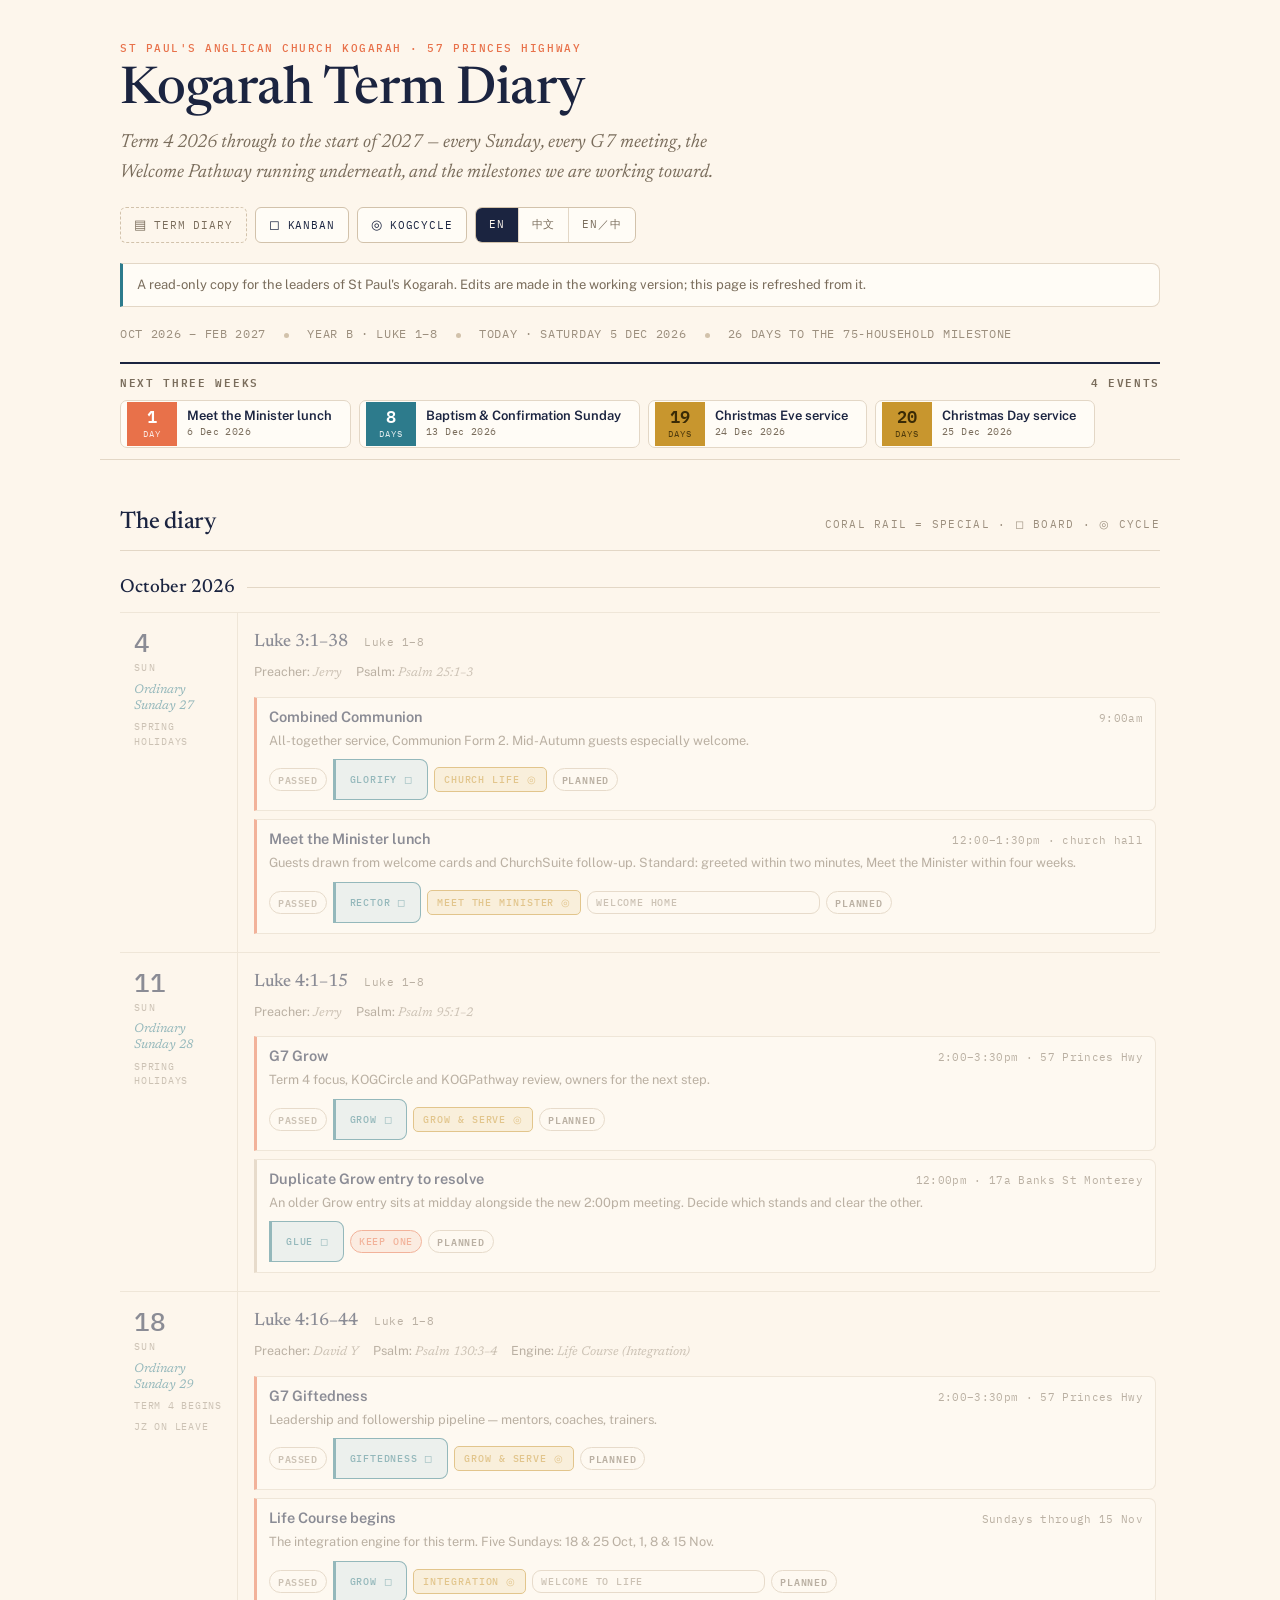
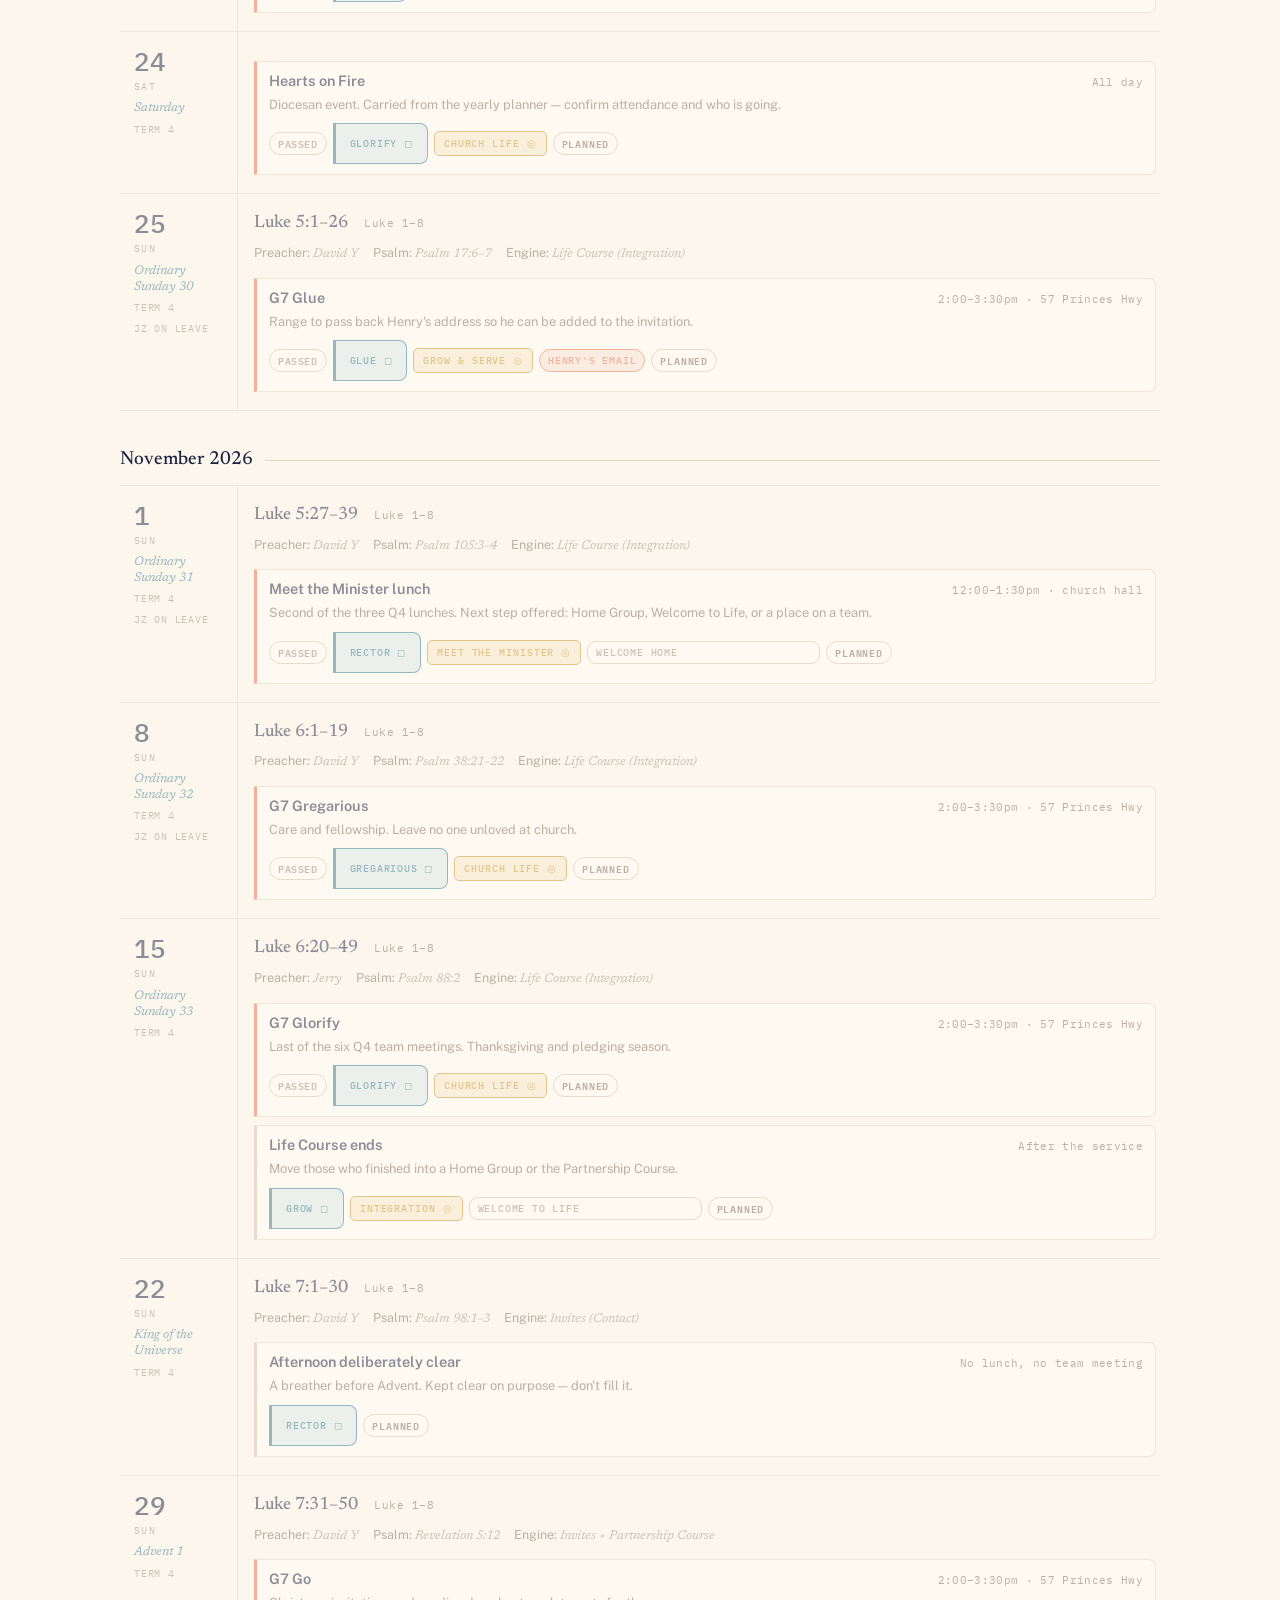
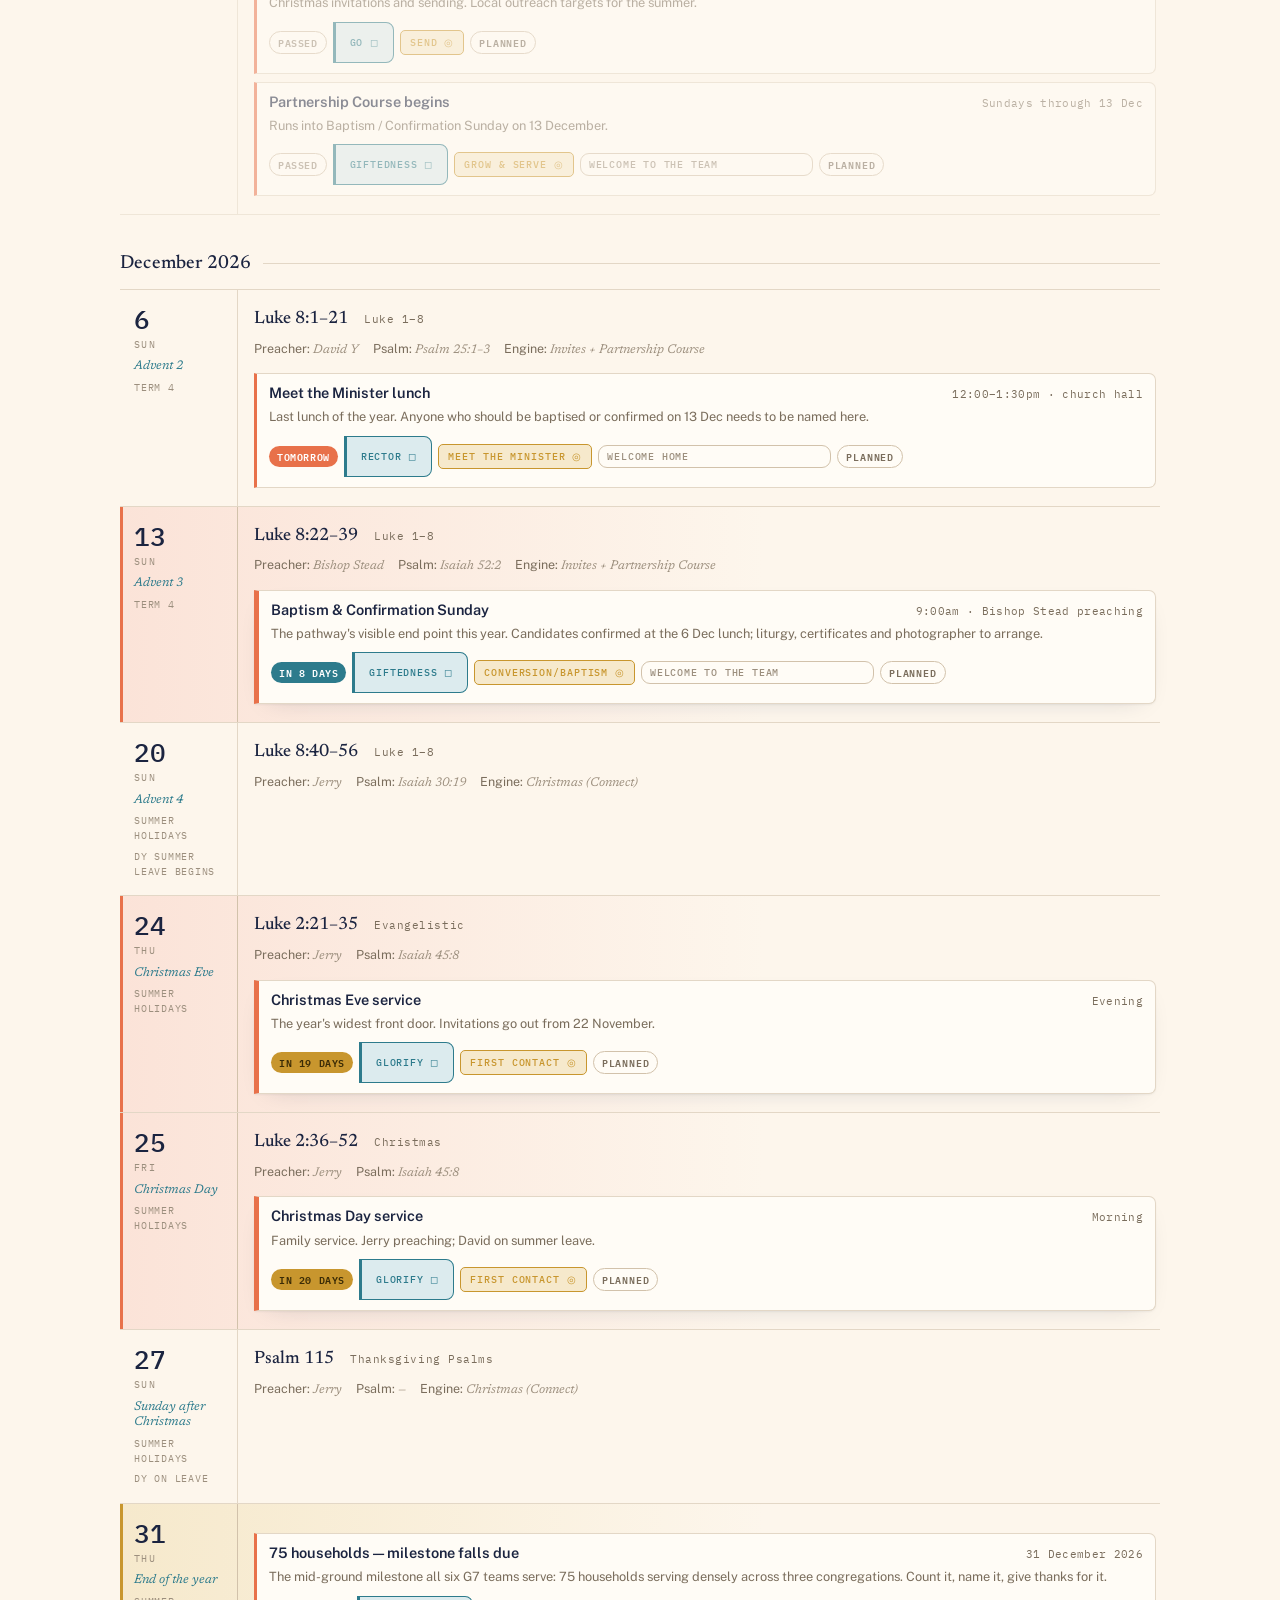
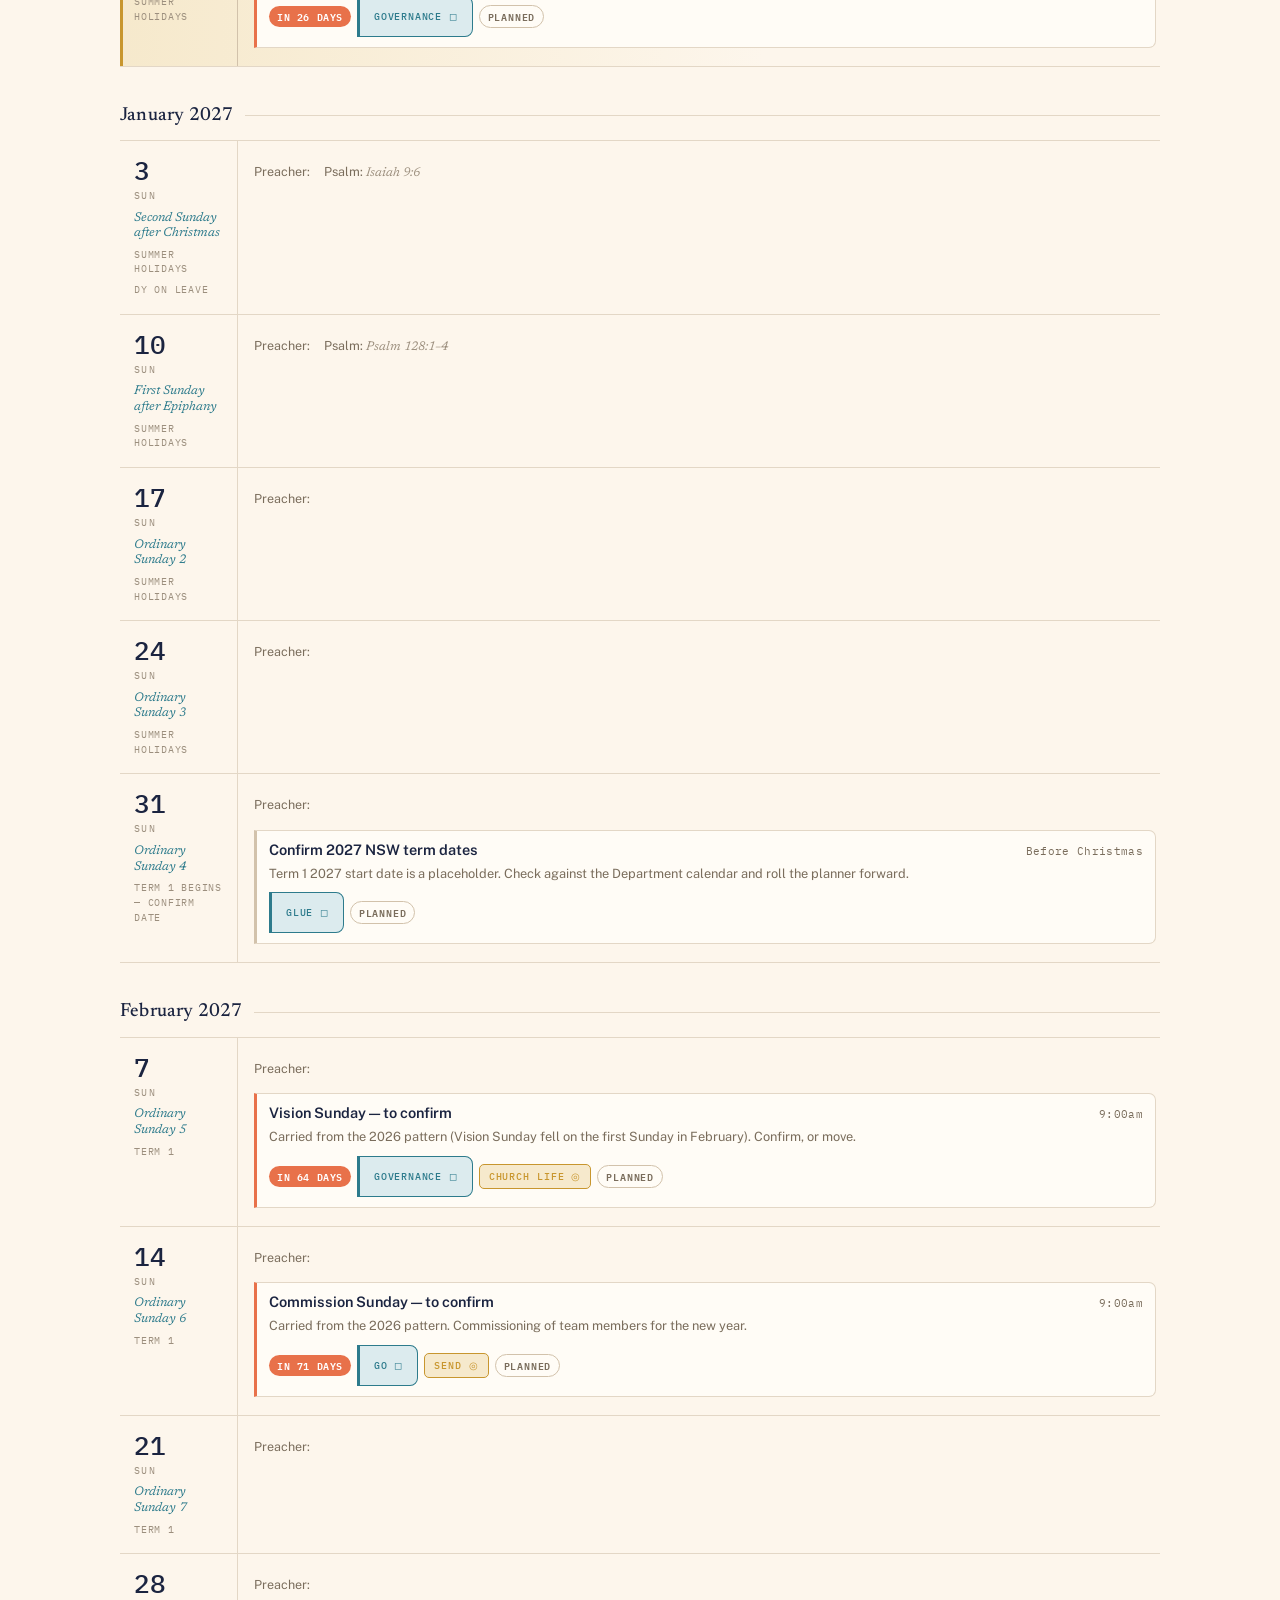
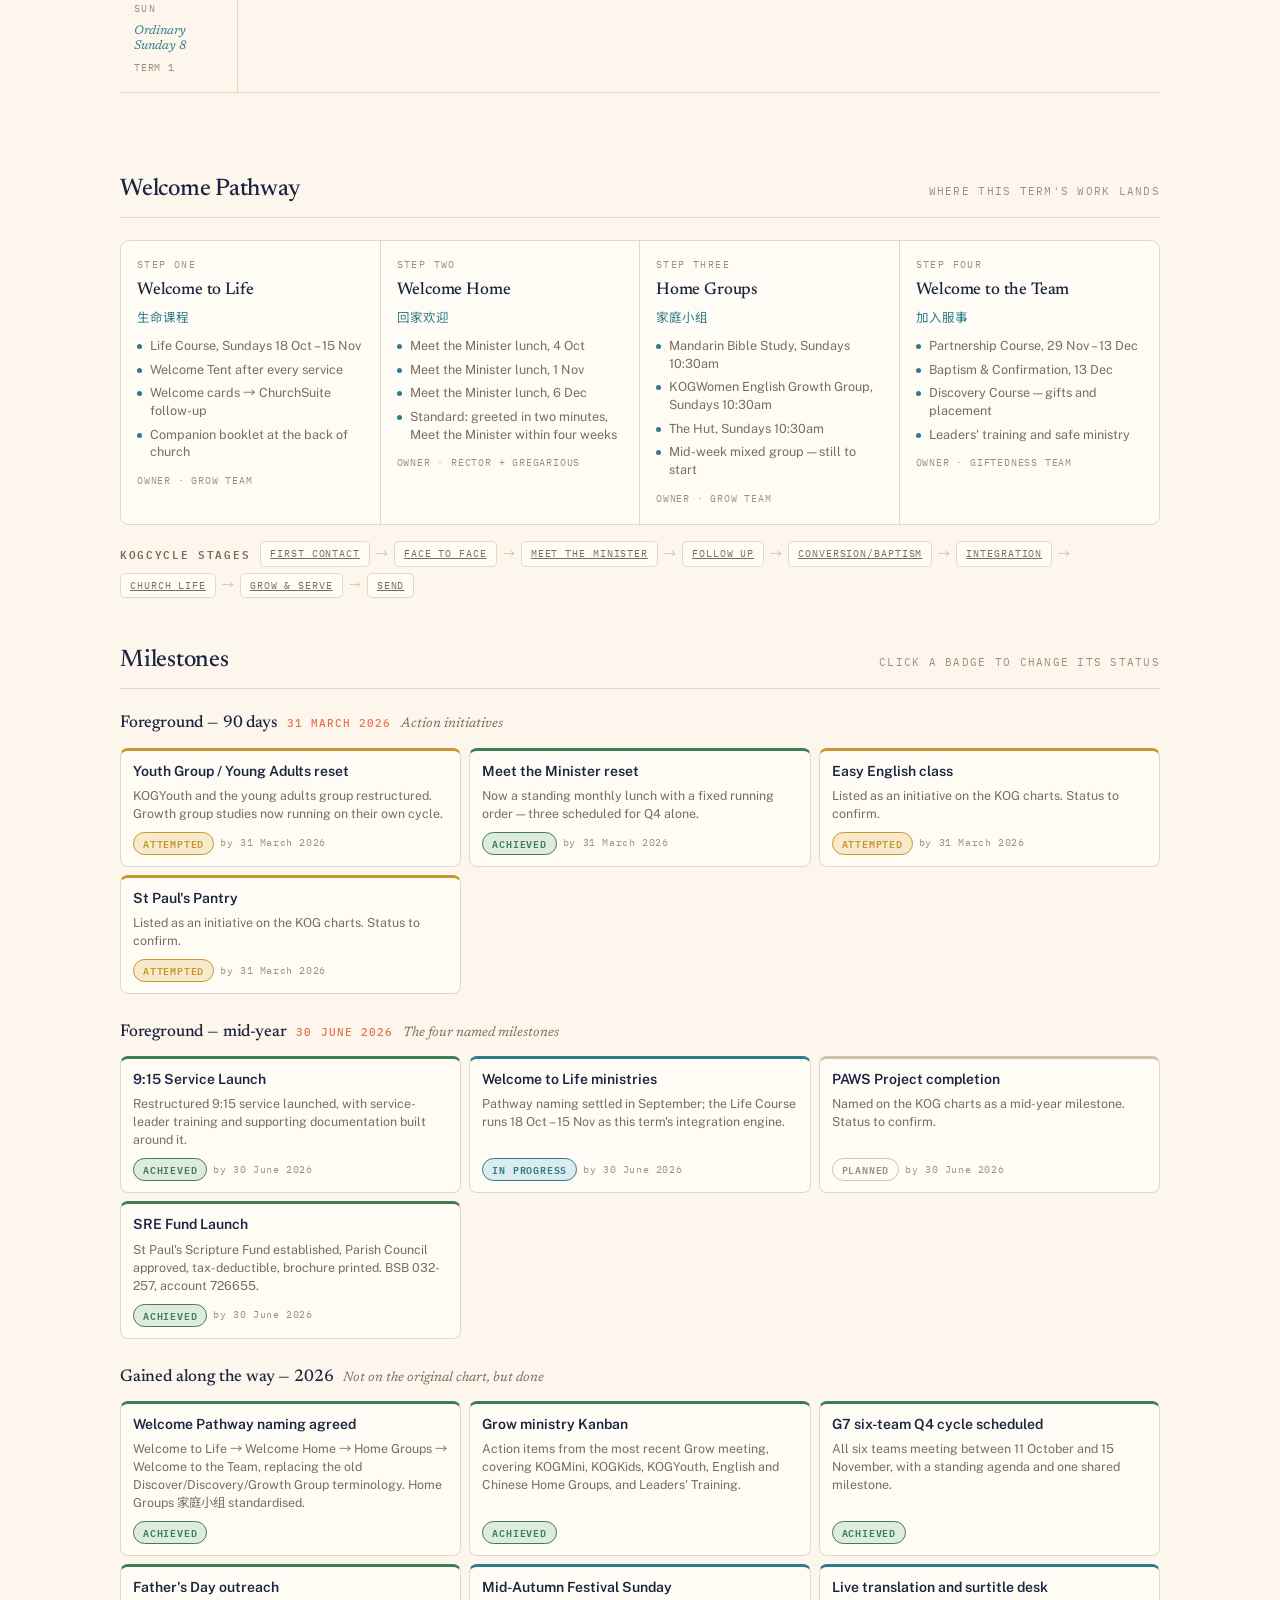
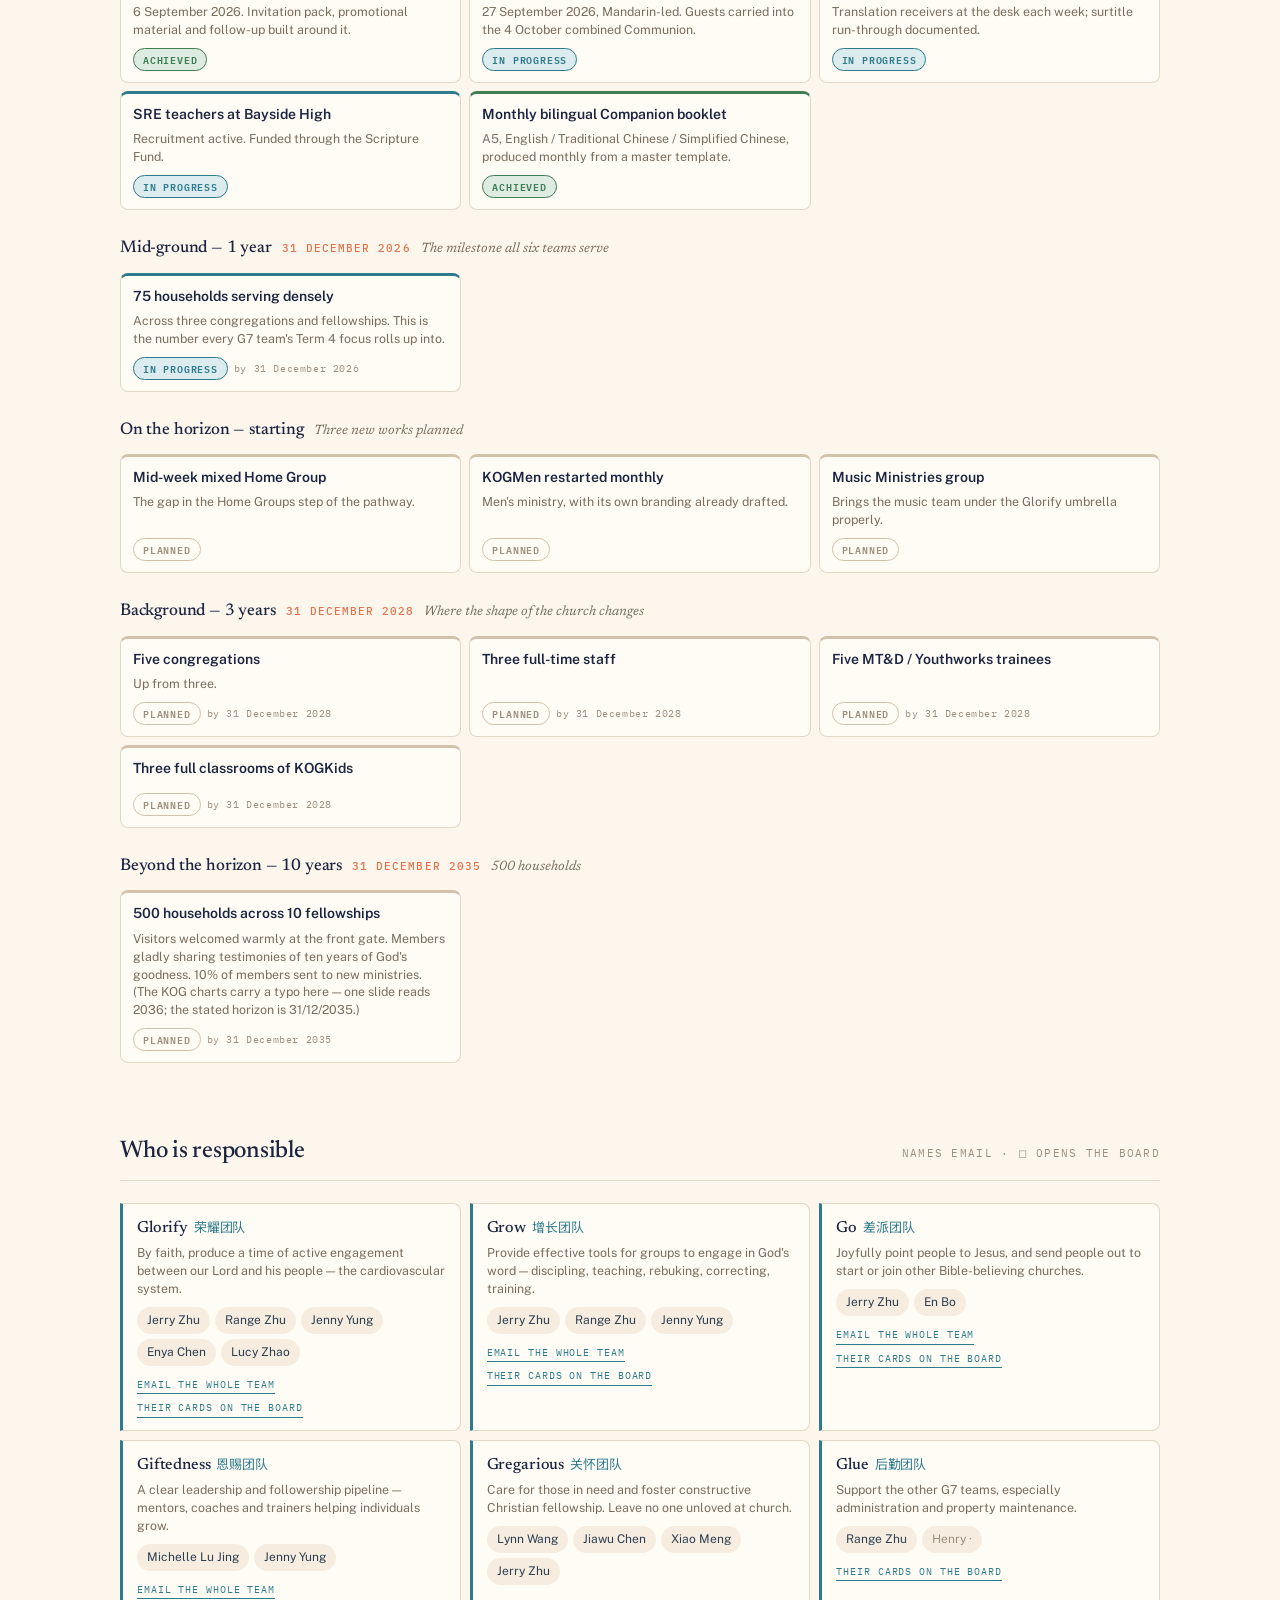
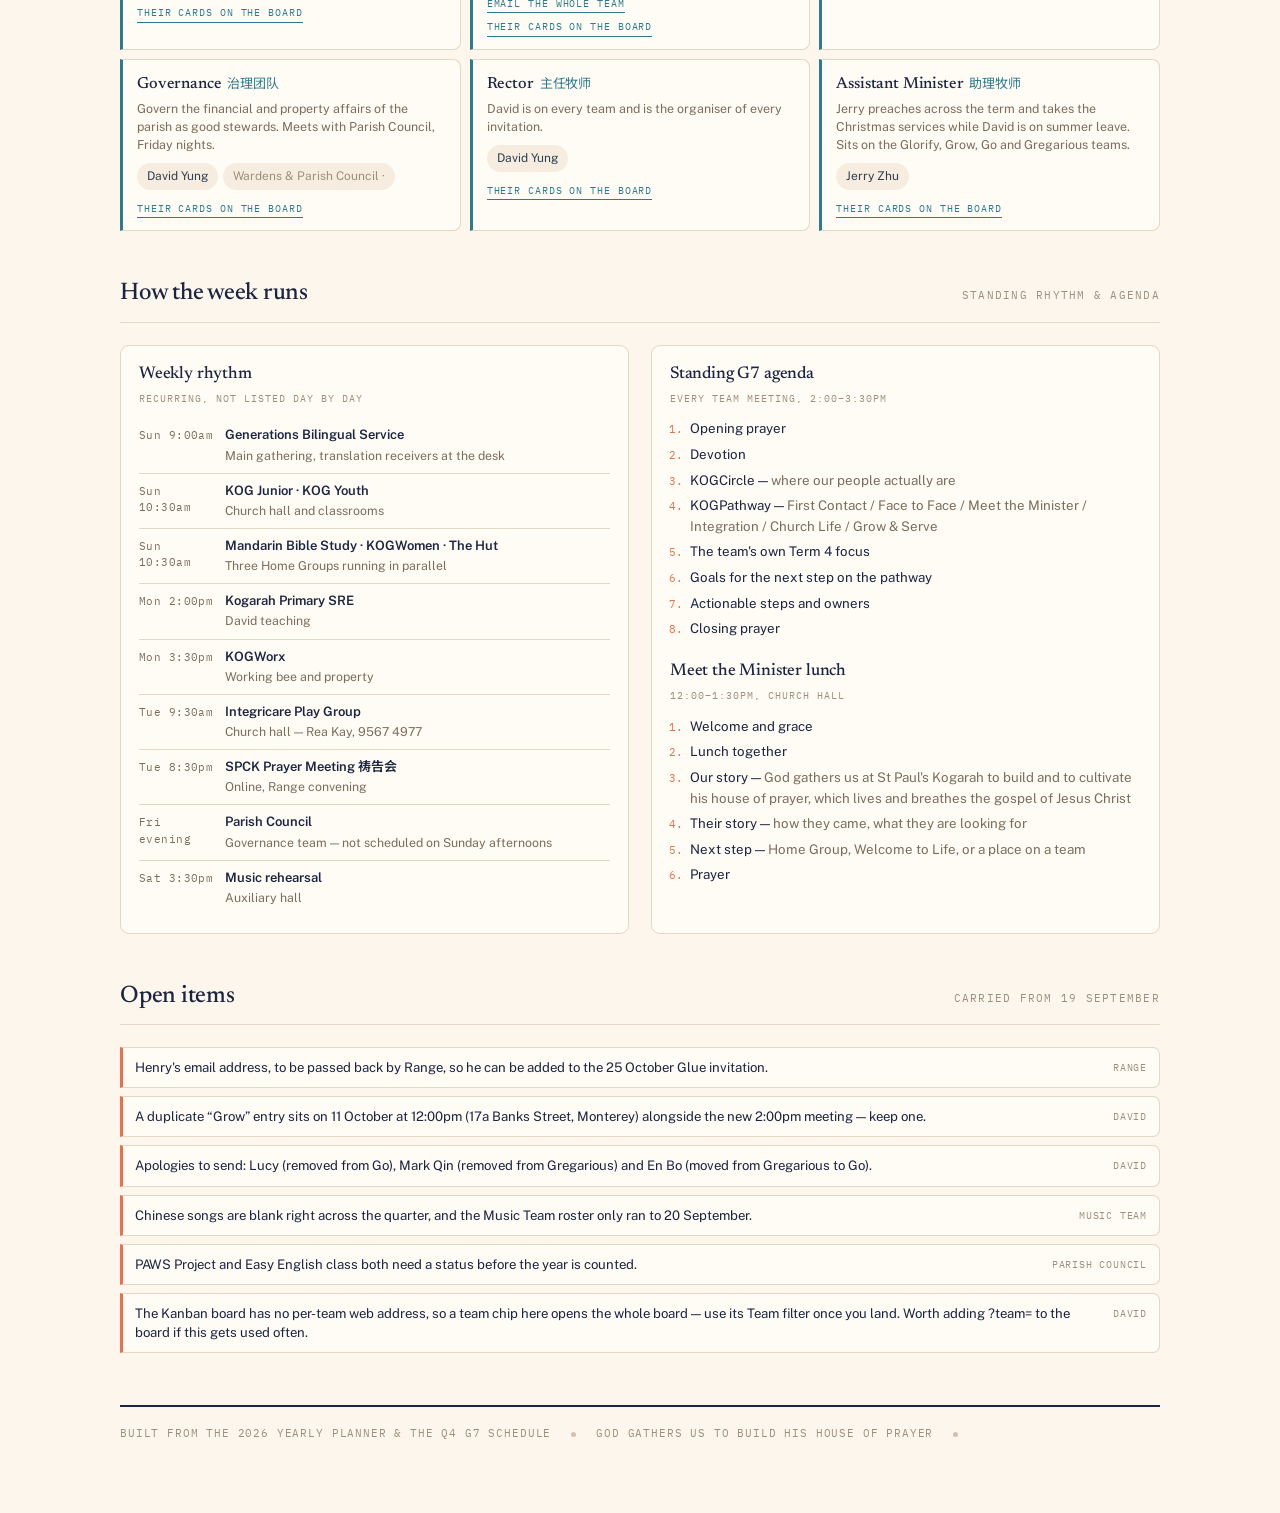
==== calendar.html @ 40ab4162 "Term Diary: update Range's email to range1983@gmail.com Co-Authored-By: Claude Opus 5.5 <noreply@ant" ====
<!doctype html>
<html lang="en">
<head>
<meta charset="utf-8">
<meta name="viewport" content="width=device-width, initial-scale=1, viewport-fit=cover">
<title>Kogarah Term Diary — St Paul's Kogarah</title>
<meta name="description" content="Church calendar for St Paul's Anglican Kogarah, October 2026 to February 2027 — Sundays, G7 meetings, the Welcome Pathway and milestones. English / 简体中文.">
<link rel="icon" href="calendar-icon.svg" type="image/svg+xml">
<link rel="icon" href="calendar-icon-32.png" sizes="32x32" type="image/png">
<link rel="icon" href="calendar-icon-16.png" sizes="16x16" type="image/png">
<link rel="apple-touch-icon" href="calendar-icon-180.png">
<meta name="theme-color" content="#0E1A2B">
<meta property="og:title" content="Kogarah Term Diary">
<meta property="og:description" content="St Paul's Kogarah, October 2026 to February 2027 — Sundays, G7 meetings, the Welcome Pathway and milestones.">
<meta property="og:type" content="website">
<link rel="preconnect" href="https://fonts.googleapis.com">
<link rel="preconnect" href="https://fonts.gstatic.com" crossorigin>
<link rel="stylesheet" href="https://fonts.googleapis.com/css2?family=Newsreader:ital,opsz,wght@0,6..72,400;0,6..72,500;0,6..72,600;1,6..72,400&family=Public+Sans:ital,wght@0,400;0,500;0,600;0,700;1,400&family=IBM+Plex+Mono:wght@400;500;600&family=Noto+Sans+SC:wght@400;500;700&display=swap">
<style>
:root{color-scheme:light dark;padding-top:env(safe-area-inset-top,0px);padding-bottom:env(safe-area-inset-bottom,0px)}
body{margin:0}
img{max-width:100%}
[hidden]{display:none!important}

:root{
  --ground:#FDF6EC;
  --surface:#FFFCF6;
  --surface-2:#F6EDE0;
  --sunk:#F1E5D3;
  --ink:#1B2440;
  --ink-2:#2C3E50;
  --muted:#7A6D5C;
  --faint:#9C8F7E;
  --line:#E3D7C6;
  --line-strong:#D2C2AB;
  --coral:#E8714A;
  --coral-soft:#FBE3D8;
  --teal:#2D7B8C;
  --teal-soft:#DCEBEE;
  --gold:#C8962E;
  --gold-soft:#F6E9CC;
  --green:#3F7D53;
  --green-soft:#DEEBE1;
  --shadow:0 1px 2px rgba(27,36,64,.05), 0 8px 24px -16px rgba(27,36,64,.25);
  --display:"Newsreader","Palatino Linotype",Palatino,Georgia,serif;
  --body:"Public Sans","Noto Sans SC",-apple-system,BlinkMacSystemFont,"Segoe UI",sans-serif;
  --mono:"IBM Plex Mono",ui-monospace,SFMono-Regular,Menlo,monospace;
}
@media (prefers-color-scheme: dark){
  :root:not([data-theme="light"]){
    --ground:#12172A;
    --surface:#1B2440;
    --surface-2:#222C4D;
    --sunk:#182039;
    --ink:#F4EBDD;
    --ink-2:#DFD5C6;
    --muted:#A9A091;
    --faint:#8C8474;
    --line:#2F3A5F;
    --line-strong:#3D4A74;
    --coral:#F4906C;
    --coral-soft:#3A2A2A;
    --teal:#6FBDCD;
    --teal-soft:#1D3340;
    --gold:#E2B75C;
    --gold-soft:#332A18;
    --green:#7FBF93;
    --green-soft:#1D2F24;
    --shadow:0 1px 2px rgba(0,0,0,.3), 0 8px 24px -16px rgba(0,0,0,.6);
  }
}
:root[data-theme="dark"]{
  --ground:#12172A;
  --surface:#1B2440;
  --surface-2:#222C4D;
  --sunk:#182039;
  --ink:#F4EBDD;
  --ink-2:#DFD5C6;
  --muted:#A9A091;
  --faint:#8C8474;
  --line:#2F3A5F;
  --line-strong:#3D4A74;
  --coral:#F4906C;
  --coral-soft:#3A2A2A;
  --teal:#6FBDCD;
  --teal-soft:#1D3340;
  --gold:#E2B75C;
  --gold-soft:#332A18;
  --green:#7FBF93;
  --green-soft:#1D2F24;
  --shadow:0 1px 2px rgba(0,0,0,.3), 0 8px 24px -16px rgba(0,0,0,.6);
}

*{box-sizing:border-box}
body{
  margin:0;
  background:var(--ground);
  color:var(--ink);
  font-family:var(--body);
  font-size:15px;
  line-height:1.55;
  -webkit-font-smoothing:antialiased;
}
.wrap{max-width:1080px;margin:0 auto;padding-inline:20px;padding-block:0 72px}
h1,h2,h3,h4{font-family:var(--display);font-weight:500;margin:0;text-wrap:balance;letter-spacing:-.01em}
a{color:var(--teal)}
:focus-visible{outline:2px solid var(--coral);outline-offset:2px;border-radius:3px}

/* ---------- masthead ---------- */
.masthead{padding-block:40px 20px;border-bottom:2px solid var(--ink);margin-bottom:0}
.eyebrow{font-family:var(--mono);font-size:11px;letter-spacing:.14em;text-transform:uppercase;color:var(--coral);font-weight:500}
.masthead h1{font-size:clamp(34px,6vw,52px);line-height:1.02;margin-top:8px}
.masthead .sub{font-family:var(--display);font-style:italic;font-size:clamp(16px,2.4vw,19px);color:var(--muted);margin-top:10px;max-width:60ch}
.masthead-foot{display:flex;flex-wrap:wrap;gap:8px 18px;align-items:baseline;margin-top:18px;font-family:var(--mono);font-size:11.5px;letter-spacing:.06em;text-transform:uppercase;color:var(--faint)}
.dot{width:5px;height:5px;border-radius:50%;background:var(--line-strong);display:inline-block}

/* ---------- countdown rail ---------- */
.rail{position:sticky;top:env(safe-area-inset-top,0px);z-index:40;background:var(--ground);border-bottom:1px solid var(--line);margin-inline:-20px;padding-inline:20px;padding-block:10px 11px}
.rail-head{display:flex;align-items:baseline;justify-content:space-between;gap:12px;flex-wrap:wrap}
.rail-title{font-family:var(--mono);font-size:10.5px;letter-spacing:.16em;text-transform:uppercase;color:var(--muted);font-weight:600}
.rail-track{display:flex;gap:8px;overflow-x:auto;padding-top:9px;scrollbar-width:thin}
.rail-track::-webkit-scrollbar{height:4px}
.rail-track::-webkit-scrollbar-thumb{background:var(--line-strong);border-radius:4px}
.cd{flex:0 0 auto;display:flex;align-items:stretch;gap:0;background:var(--surface);border:1px solid var(--line);border-radius:7px;overflow:hidden;text-align:left;cursor:pointer;font:inherit;color:inherit;transition:border-color .15s,transform .15s}
.cd:hover{border-color:var(--coral);transform:translateY(-1px)}
.cd .n{display:flex;flex-direction:column;justify-content:center;align-items:center;padding:6px 9px;background:var(--coral);color:#fff;min-width:50px}
.cd .n b{font-family:var(--mono);font-size:17px;line-height:1;font-weight:600;font-variant-numeric:tabular-nums}
.cd .n span{font-family:var(--mono);font-size:8.5px;letter-spacing:.1em;text-transform:uppercase;opacity:.85;margin-top:2px}
.cd.today .n{background:var(--ink)}
.cd.w2 .n{background:var(--teal)}
.cd.w3 .n{background:var(--gold);color:#3a2b06}
.cd .t{padding:6px 12px 6px 10px;display:flex;flex-direction:column;justify-content:center}
.cd .t b{font-weight:600;font-size:13px;line-height:1.25;white-space:nowrap}
.cd .t span{font-family:var(--mono);font-size:10px;color:var(--muted);letter-spacing:.04em}
.rail-empty{font-size:13px;color:var(--muted);font-style:italic;padding-top:9px;font-family:var(--display)}

/* ---------- section furniture ---------- */
section{padding-block:44px 0}
.sec-head{display:flex;align-items:baseline;gap:14px;border-bottom:1px solid var(--line);padding-bottom:9px;margin-bottom:22px}
.sec-head h2{font-size:24px}
.sec-head .note{font-family:var(--mono);font-size:10.5px;letter-spacing:.12em;text-transform:uppercase;color:var(--faint);margin-left:auto;white-space:nowrap}

/* ---------- month ---------- */
.month{margin-bottom:34px}
.month-bar{display:flex;align-items:baseline;gap:12px;flex-wrap:wrap;padding-bottom:8px;margin-bottom:2px}
.month-bar h3{font-size:19px;letter-spacing:.01em}
.month-bar .theme{font-family:var(--display);font-style:italic;font-size:14.5px;color:var(--teal)}
.month-rule{height:1px;background:var(--line);flex:1;min-width:24px;align-self:center}

/* ---------- day row ---------- */
.day{display:grid;grid-template-columns:96px 1fr;gap:0;border-top:1px solid var(--line);position:relative}
.day:last-child{border-bottom:1px solid var(--line)}
.day.past{opacity:.5}
.day.major{background:linear-gradient(90deg,var(--coral-soft),transparent 62%)}
.day.major::before{content:"";position:absolute;left:0;top:0;bottom:0;width:3px;background:var(--coral)}
.day.milestone{background:linear-gradient(90deg,var(--gold-soft),transparent 62%)}
.day.milestone::before{content:"";position:absolute;left:0;top:0;bottom:0;width:3px;background:var(--gold)}
.daymark{padding:16px 14px 16px 14px;border-right:1px solid var(--line)}
.day.major .daymark,.day.milestone .daymark{border-right-color:var(--line-strong)}
.dm-num{font-family:var(--mono);font-size:26px;font-weight:500;line-height:1;font-variant-numeric:tabular-nums}
.dm-dow{font-family:var(--mono);font-size:10px;letter-spacing:.14em;text-transform:uppercase;color:var(--faint);margin-top:5px}
.dm-lit{font-family:var(--display);font-style:italic;font-size:12.5px;color:var(--teal);margin-top:7px;line-height:1.25}
.dm-term{font-family:var(--mono);font-size:9.5px;letter-spacing:.08em;text-transform:uppercase;color:var(--faint);margin-top:6px}
.daybody{padding:16px 4px 18px 16px;min-width:0}

.service{display:flex;flex-wrap:wrap;gap:4px 16px;align-items:baseline}
.svc-passage{font-family:var(--display);font-size:18px;font-weight:500}
.svc-meta{font-family:var(--mono);font-size:11px;letter-spacing:.05em;color:var(--muted)}
.svc-line2{display:flex;flex-wrap:wrap;gap:4px 14px;margin-top:5px;font-size:12.5px;color:var(--muted)}
.svc-line2 em{font-family:var(--display);font-style:italic;color:var(--faint)}

/* ---------- event cards ---------- */
.events{display:flex;flex-direction:column;gap:8px;margin-top:13px}
.ev{border:1px solid var(--line);border-left:3px solid var(--line-strong);border-radius:0 7px 7px 0;background:var(--surface);padding:10px 12px}
.ev.is-special{border-left-color:var(--coral);background:var(--surface)}
.ev.is-major{border-left-color:var(--coral);border-left-width:5px;box-shadow:var(--shadow)}
.ev.is-done{background:var(--sunk);border-left-color:var(--green)}
.ev-top{display:flex;align-items:flex-start;gap:10px;flex-wrap:wrap}
.ev-title{font-weight:600;font-size:14.5px;line-height:1.3;flex:1;min-width:140px}
.ev.is-done .ev-title{text-decoration:line-through;text-decoration-color:var(--faint);color:var(--muted)}
.ev-when{font-family:var(--mono);font-size:11px;color:var(--muted);letter-spacing:.03em;white-space:nowrap;padding-top:2px}
.ev-detail{font-size:12.8px;color:var(--muted);margin-top:5px;line-height:1.45}
.ev-foot{display:flex;flex-wrap:wrap;gap:6px;align-items:center;margin-top:9px}

.chip{font-family:var(--mono);font-size:10px;letter-spacing:.08em;text-transform:uppercase;font-weight:500;padding:3px 8px;border-radius:20px;border:1px solid var(--line-strong);background:transparent;color:var(--muted);cursor:pointer;line-height:1.5}
.chip.team{border-color:var(--teal);color:var(--teal);background:var(--teal-soft)}
.chip.stage{border-color:var(--gold);color:var(--gold);background:var(--gold-soft);text-decoration:none}
.chip.team{text-decoration:none}
.chip.pathway{border-color:var(--line-strong);color:var(--faint);background:transparent}
.chip.flag{border-color:var(--coral);color:var(--coral);background:var(--coral-soft)}
.chip.static{cursor:default}
.chip.status{font-weight:600}
.chip.status[data-v="done"]{border-color:var(--green);color:var(--green);background:var(--green-soft)}
.chip.status[data-v="ready"]{border-color:var(--teal);color:var(--teal);background:var(--teal-soft)}
.cd-pill{font-family:var(--mono);font-size:10px;font-weight:600;letter-spacing:.06em;text-transform:uppercase;padding:3px 8px;border-radius:20px;background:var(--coral);color:#fff;line-height:1.5;font-variant-numeric:tabular-nums}
.cd-pill.w2{background:var(--teal)}
.cd-pill.w3{background:var(--gold);color:#3a2b06}
.cd-pill.today{background:var(--ink);color:var(--ground)}
.cd-pill.gone{background:transparent;color:var(--faint);border:1px solid var(--line-strong)}
.x{margin-left:auto;background:none;border:none;color:var(--faint);cursor:pointer;font-size:15px;line-height:1;padding:2px 4px;font-family:var(--body)}
.x:hover{color:var(--coral)}
.addbtn{align-self:flex-start;font-family:var(--mono);font-size:10.5px;letter-spacing:.08em;text-transform:uppercase;background:none;border:1px dashed var(--line-strong);color:var(--faint);border-radius:6px;padding:5px 10px;cursor:pointer}
.addbtn:hover{border-color:var(--coral);color:var(--coral)}

/* ---------- editable ---------- */
[contenteditable]{border-radius:3px;outline:none}
[contenteditable]:hover{background:var(--surface-2);box-shadow:0 0 0 3px var(--surface-2)}
[contenteditable]:focus{background:var(--surface-2);box-shadow:0 0 0 3px var(--surface-2),inset 0 -1px 0 var(--coral)}
[contenteditable]:empty::before{content:attr(data-ph);color:var(--faint);font-style:italic}
.ro [contenteditable]{pointer-events:none}
.ro .x,.ro .addbtn,.ro .chip.status{display:none}

/* ---------- pathway ---------- */
.pathway{display:grid;grid-template-columns:repeat(auto-fit,minmax(215px,1fr));gap:0;border:1px solid var(--line);border-radius:9px;overflow:hidden;background:var(--surface)}
.pstep{padding:16px 16px 18px;border-right:1px solid var(--line);position:relative}
.pstep:last-child{border-right:none}
.pstep-n{font-family:var(--mono);font-size:10px;letter-spacing:.14em;color:var(--faint);text-transform:uppercase}
.pstep h4{font-size:17px;margin-top:6px}
.pstep .zh{font-family:"Noto Sans SC",var(--body);font-size:12.5px;color:var(--teal);margin-top:2px}
.pstep ul{list-style:none;margin:11px 0 0;padding:0;display:flex;flex-direction:column;gap:6px}
.pstep li{font-size:12.6px;color:var(--muted);padding-left:13px;position:relative;line-height:1.4}
.pstep li::before{content:"";position:absolute;left:0;top:7px;width:5px;height:5px;border-radius:50%;background:var(--teal)}
.pstep .owner{margin-top:12px;font-family:var(--mono);font-size:10px;letter-spacing:.08em;text-transform:uppercase;color:var(--faint)}
.stages{display:flex;flex-wrap:wrap;gap:6px;margin-top:16px;align-items:center}
.stage{font-family:var(--mono);font-size:10px;letter-spacing:.09em;text-transform:uppercase;color:var(--muted);border:1px solid var(--line);border-radius:5px;padding:4px 9px;background:var(--surface)}
.arrow{color:var(--line-strong);font-size:12px}

/* ---------- milestones ---------- */
.mgroup{margin-bottom:26px}
.mgroup-head{display:flex;align-items:baseline;gap:10px;flex-wrap:wrap;margin-bottom:10px}
.mgroup-head h3{font-size:17px}
.mgroup-head .due{font-family:var(--mono);font-size:10.5px;letter-spacing:.1em;text-transform:uppercase;color:var(--coral);font-weight:500}
.mgroup-head .horizon{font-family:var(--display);font-style:italic;font-size:13.5px;color:var(--muted)}
.mlist{display:grid;grid-template-columns:repeat(auto-fill,minmax(258px,1fr));gap:8px}
.ms{border:1px solid var(--line);border-radius:8px;padding:11px 12px;background:var(--surface);display:flex;flex-direction:column;gap:7px;border-top:3px solid var(--line-strong)}
.ms[data-s="achieved"]{border-top-color:var(--green)}
.ms[data-s="progress"]{border-top-color:var(--teal)}
.ms[data-s="attempted"]{border-top-color:var(--gold)}
.ms[data-s="planned"]{border-top-color:var(--line-strong)}
.ms-title{font-weight:600;font-size:14px;line-height:1.3}
.ms-note{font-size:12.4px;color:var(--muted);line-height:1.45}
.ms-foot{display:flex;gap:6px;align-items:center;flex-wrap:wrap;margin-top:auto;padding-top:2px}
.sbadge{font-family:var(--mono);font-size:10px;font-weight:600;letter-spacing:.08em;text-transform:uppercase;padding:3px 9px;border-radius:20px;cursor:pointer;border:1px solid;line-height:1.5}
.sbadge[data-s="achieved"]{color:var(--green);border-color:var(--green);background:var(--green-soft)}
.sbadge[data-s="progress"]{color:var(--teal);border-color:var(--teal);background:var(--teal-soft)}
.sbadge[data-s="attempted"]{color:var(--gold);border-color:var(--gold);background:var(--gold-soft)}
.sbadge[data-s="planned"]{color:var(--faint);border-color:var(--line-strong);background:transparent}
.ms-when{font-family:var(--mono);font-size:10px;letter-spacing:.06em;color:var(--faint)}

/* ---------- teams ---------- */
.teams{display:grid;grid-template-columns:repeat(auto-fill,minmax(290px,1fr));gap:9px}
.team{border:1px solid var(--line);border-left:3px solid var(--teal);border-radius:0 8px 8px 0;background:var(--surface);padding:12px 14px}
.team h4{font-size:16px}
.team h4 .zh{font-family:"Noto Sans SC",var(--body);font-size:13px;color:var(--teal);font-weight:400;margin-left:6px}
.team .brief{font-size:12.4px;color:var(--muted);margin-top:4px;line-height:1.45}
.team .people{display:flex;flex-wrap:wrap;gap:5px;margin-top:9px}
.person{font-size:12px;padding:3px 9px;border-radius:20px;background:var(--surface-2);color:var(--ink-2);text-decoration:none;border:1px solid transparent}
.person:hover{border-color:var(--teal);background:var(--teal-soft);color:var(--teal)}
.person.noaddr{color:var(--faint);cursor:default}
.teamlinks{display:flex;flex-wrap:wrap;gap:6px 16px;margin-top:11px}
.team .mailall{font-family:var(--mono);font-size:10px;letter-spacing:.09em;text-transform:uppercase;color:var(--teal);text-decoration:none;border-bottom:1px solid var(--teal);padding-bottom:1px}
.team .mailall:hover{color:var(--coral);border-color:var(--coral)}
.toplinks{display:flex;flex-wrap:wrap;gap:8px;margin-top:20px}
.toplink{display:inline-flex;align-items:center;gap:7px;font-family:var(--mono);font-size:11px;letter-spacing:.08em;text-transform:uppercase;text-decoration:none;color:var(--ink);border:1px solid var(--line-strong);border-radius:6px;padding:7px 13px;background:var(--surface)}
.toplink:hover{border-color:var(--coral);color:var(--coral)}
.toplink b{font-size:13px;font-weight:400}
/* the current page keeps its place in the row but is not a link */
.toplink[aria-current="page"]{border-style:dashed;color:var(--muted);background:transparent;cursor:default}
.toplink[aria-current="page"]:hover{border-color:var(--line-strong);color:var(--muted)}

/* ---------- rhythm + agenda ---------- */
.twocol{display:grid;grid-template-columns:repeat(auto-fit,minmax(300px,1fr));gap:22px}
.panel{border:1px solid var(--line);border-radius:9px;background:var(--surface);padding:16px 18px 18px}
.panel h3{font-size:17px;margin-bottom:3px}
.panel .psub{font-family:var(--mono);font-size:10px;letter-spacing:.1em;text-transform:uppercase;color:var(--faint);margin-bottom:12px}
.rhythm{display:flex;flex-direction:column;gap:0}
.rrow{display:grid;grid-template-columns:76px 1fr;gap:10px;padding:7px 0;border-top:1px solid var(--line);font-size:13px}
.rrow:first-child{border-top:none}
.rrow .rt{font-family:var(--mono);font-size:10.5px;letter-spacing:.04em;color:var(--muted);padding-top:2px}
.rrow .rd strong{font-weight:600}
.rrow .rd span{color:var(--muted);font-size:12.3px}
.agenda{margin:0;padding-left:20px;display:flex;flex-direction:column;gap:5px;font-size:13.3px}
.agenda li::marker{font-family:var(--mono);font-size:11px;color:var(--coral)}
.agenda li span{color:var(--muted)}

/* ---------- open items ---------- */
.openlist{display:flex;flex-direction:column;gap:8px}
.oi{display:flex;gap:10px;align-items:flex-start;border:1px solid var(--line);border-left:3px solid var(--coral);border-radius:0 7px 7px 0;background:var(--surface);padding:10px 12px}
.oi .txt{flex:1;font-size:13.2px;line-height:1.45}
.oi .who{font-family:var(--mono);font-size:10px;letter-spacing:.08em;text-transform:uppercase;color:var(--faint);white-space:nowrap;padding-top:2px}

/* ---------- footer ---------- */
footer{margin-top:52px;padding-top:18px;border-top:2px solid var(--ink);display:flex;flex-wrap:wrap;gap:8px 20px;align-items:baseline;font-family:var(--mono);font-size:10.5px;letter-spacing:.08em;text-transform:uppercase;color:var(--faint)}
.savechip{position:fixed;right:14px;bottom:calc(14px + env(safe-area-inset-bottom,0px));z-index:60;font-family:var(--mono);font-size:10px;letter-spacing:.09em;text-transform:uppercase;padding:6px 12px;border-radius:20px;background:var(--ink);color:var(--ground);opacity:0;transition:opacity .25s;pointer-events:none}
.savechip.show{opacity:1}
.savechip.warn{background:var(--coral);color:#fff}

@media (max-width:560px){
  .day{grid-template-columns:1fr}
  .daymark{border-right:none;border-bottom:1px solid var(--line);padding:13px 14px 11px;display:flex;flex-wrap:wrap;align-items:baseline;gap:4px 12px}
  .dm-num{font-size:21px}
  .dm-dow,.dm-lit,.dm-term{margin-top:0}
  .daybody{padding:13px 14px 16px}
  .rail{margin-inline:-20px}
}
@media (prefers-reduced-motion:reduce){*{transition:none!important;animation:none!important}}

/* ---------- language ---------- */
.langbar{display:inline-flex;border:1px solid var(--line-strong);border-radius:7px;overflow:hidden;background:var(--surface)}
.langbar button{font-family:var(--mono);font-size:11px;letter-spacing:.08em;text-transform:uppercase;
  background:none;border:none;border-right:1px solid var(--line);color:var(--muted);padding:7px 13px;cursor:pointer;line-height:1.4}
.langbar button:last-child{border-right:none}
.langbar button[aria-pressed="true"]{background:var(--ink);color:var(--ground)}
.langbar button:hover[aria-pressed="false"]{color:var(--coral)}
.zhline{display:block;font-family:"Noto Sans SC",var(--body);font-size:.92em;color:var(--teal);
  line-height:1.5;margin-top:2px;font-style:normal;letter-spacing:0}
.zhin{font-family:"Noto Sans SC",var(--body);font-style:normal;color:var(--teal);margin-left:.5em;letter-spacing:0}
:root[data-lang="zh"] body{font-family:"Noto Sans SC",var(--body)}
:root[data-lang="zh"] .svc-passage,
:root[data-lang="zh"] h1,:root[data-lang="zh"] h2,
:root[data-lang="zh"] h3,:root[data-lang="zh"] h4{font-family:"Noto Sans SC",var(--display)}
:root[data-lang="zh"] .dm-lit{font-style:normal}
.chip .zhin,.cd-pill .zhin{margin-left:.35em}
.chip,.cd-pill,.stage,.sbadge{white-space:nowrap}
.day{grid-template-columns:118px 1fr}
.dm-lit{hyphens:none}
.ev-when{text-align:right}
.ro-banner{border:1px solid var(--line);border-left:3px solid var(--teal);border-radius:0 8px 8px 0;
  background:var(--surface);padding:11px 14px;margin-top:20px;font-size:13px;color:var(--muted);line-height:1.5}

/* ---------- status pickers ---------- */
select.chip.status,select.sbadge{
  -webkit-appearance:none;appearance:none;cursor:pointer;
  padding-right:22px;
  background-image:linear-gradient(45deg,transparent 50%,currentColor 50%),linear-gradient(135deg,currentColor 50%,transparent 50%);
  background-position:calc(100% - 11px) calc(50% + 1px),calc(100% - 7px) calc(50% + 1px);
  background-size:4px 4px,4px 4px;background-repeat:no-repeat;
}
select.chip.status{font-family:var(--mono);font-size:10px;letter-spacing:.08em;text-transform:uppercase;font-weight:600}
select.sbadge{font-family:var(--mono);font-size:10px;font-weight:600;letter-spacing:.08em;text-transform:uppercase}
select.chip.status option,select.sbadge option{font-family:var(--body);text-transform:none;letter-spacing:0;color:var(--ink);background:var(--surface)}
.ms[data-s="failed"]{border-top-color:var(--coral)}
.sbadge[data-s="failed"]{color:var(--coral);border-color:var(--coral);background:var(--coral-soft)}
.addbtn.restore{margin-top:14px}
.ev .x{opacity:.55}
.ev:hover .x{opacity:1}

.ev .chip.status.static{cursor:default}
.ms .sbadge{cursor:default}

</style>
</head>
<body>

<div class="wrap">

  <header class="masthead">
    <div class="eyebrow" data-i18n="St Paul&#39;s Anglican Church Kogarah &middot; 57 Princes Highway" data-inline></div>
    <h1 data-i18n="Kogarah Term Diary"></h1>
    <p class="sub" data-i18n="Term 4 2026 through to the start of 2027 — every Sunday, every G7 meeting, the Welcome Pathway running underneath, and the milestones we are working toward."></p>
    <div class="toplinks">
      <span class="toplink" aria-current="page"><b>&#9636;</b> <span data-i18n="Term Diary" data-inline></span></span>
      <a class="toplink" href="https://w69gjcn72j-dotcom.github.io/G7KanBan/index.html" target="_blank" rel="noopener"><b>&#9723;</b> <span data-i18n="Kanban" data-inline></span></a>
      <a class="toplink" href="https://w69gjcn72j-dotcom.github.io/G7KanBan/cycle.html" target="_blank" rel="noopener"><b>&#9678;</b> <span data-i18n="KOGCycle" data-inline></span></a>
      <span class="langbar" role="group" aria-label="Language">
        <button type="button" data-lang-btn="en" aria-pressed="true">EN</button>
        <button type="button" data-lang-btn="zh" aria-pressed="false">&#20013;&#25991;</button>
        <button type="button" data-lang-btn="both" aria-pressed="false">EN&#65295;&#20013;</button>
      </span>
    </div>
    <div class="ro-banner" data-i18n="A read-only copy for the leaders of St Paul's Kogarah. Edits are made in the working version; this page is refreshed from it."></div>
    <div class="masthead-foot">
      <span data-i18n="Oct 2026 &ndash; Feb 2027" data-inline></span><span class="dot"></span>
      <span data-i18n="Year B &middot; Luke 1&ndash;8" data-inline></span><span class="dot"></span>
      <span id="todayStamp">&mdash;</span><span class="dot"></span>
      <span id="daysToMilestone">&mdash;</span>
    </div>
  </header>

  <div class="rail">
    <div class="rail-head">
      <span class="rail-title" data-i18n="Next three weeks" data-inline></span>
      <span class="rail-title" id="railCount"></span>
    </div>
    <div class="rail-track" id="railTrack"></div>
  </div>

  <section id="diary">
    <div class="sec-head">
      <h2 data-i18n="The diary"></h2>
      <span class="note" data-i18n="Coral rail = special &middot; &#9723; board &middot; &#9678; cycle" data-inline></span>
    </div>
    <div id="months"></div>
  </section>

  <section id="pathway">
    <div class="sec-head">
      <h2 data-i18n="Welcome Pathway"></h2>
      <span class="note" data-i18n="Where this term&#39;s work lands" data-inline></span>
    </div>
    <div class="pathway" id="pathwayGrid"></div>
    <div class="stages" id="stageRow"></div>
  </section>

  <section id="milestones">
    <div class="sec-head">
      <h2 data-i18n="Milestones"></h2>
      <span class="note" data-i18n="Click a badge to change its status" data-inline></span>
    </div>
    <div id="milestoneGroups"></div>
  </section>

  <section id="teams">
    <div class="sec-head">
      <h2 data-i18n="Who is responsible"></h2>
      <span class="note" data-i18n="Names email &middot; &#9723; opens the board" data-inline></span>
    </div>
    <div class="teams" id="teamGrid"></div>
  </section>

  <section id="working">
    <div class="sec-head">
      <h2 data-i18n="How the week runs"></h2>
      <span class="note" data-i18n="Standing rhythm &amp; agenda" data-inline></span>
    </div>
    <div class="twocol">
      <div class="panel">
        <h3 data-i18n="Weekly rhythm"></h3>
        <div class="psub" data-i18n="Recurring, not listed day by day" data-inline></div>
        <div class="rhythm" id="rhythm"></div>
      </div>
      <div class="panel">
        <h3 data-i18n="Standing G7 agenda"></h3>
        <div class="psub" data-i18n="Every team meeting, 2:00&ndash;3:30pm" data-inline></div>
        <ol class="agenda" id="agenda"></ol>
        <h3 style="margin-top:20px" data-i18n="Meet the Minister lunch"></h3>
        <div class="psub" data-i18n="12:00&ndash;1:30pm, church hall" data-inline></div>
        <ol class="agenda" id="mtmOrder"></ol>
      </div>
    </div>
  </section>

  <section id="open">
    <div class="sec-head">
      <h2 data-i18n="Open items"></h2>
      <span class="note" data-i18n="Carried from 19 September" data-inline></span>
    </div>
    <div class="openlist" id="openList"></div>
  </section>

  <footer>
    <span data-i18n="Built from the 2026 Yearly Planner &amp; the Q4 G7 schedule" data-inline></span>
    <span class="dot"></span>
    <span data-i18n="God gathers us to build his house of prayer" data-inline></span>
    <span class="dot"></span>
    <span id="syncState"></span>
  </footer>
</div>

<script>
"use strict";
const EDITABLE = false;
/* ======================= DATA ======================= */

const TEAMS = {
  glorify:{name:"Glorify",zh:"荣耀团队",brief:"By faith, produce a time of active engagement between our Lord and his people — the cardiovascular system.",people:[["Jerry Zhu","jerry.zhuyi2018@gmail.com"],["Range Zhu","range1983@gmail.com"],["Jenny Yung","jenny.yung@icloud.com"],["Enya Chen","xche1260@uni.sydney.edu.au"],["Lucy Zhao","yifanlucyzhao@gmail.com"]]},
  grow:{name:"Grow",zh:"增长团队",brief:"Provide effective tools for groups to engage in God's word — discipling, teaching, rebuking, correcting, training.",people:[["Jerry Zhu","jerry.zhuyi2018@gmail.com"],["Range Zhu","range1983@gmail.com"],["Jenny Yung","jenny.yung@icloud.com"]]},
  go:{name:"Go",zh:"差派团队",brief:"Joyfully point people to Jesus, and send people out to start or join other Bible-believing churches.",people:[["Jerry Zhu","jerry.zhuyi2018@gmail.com"],["En Bo","enbo66@hotmail.com"]]},
  giftedness:{name:"Giftedness",zh:"恩赐团队",brief:"A clear leadership and followership pipeline — mentors, coaches and trainers helping individuals grow.",people:[["Michelle Lu Jing","mlujing@yahoo.com"],["Jenny Yung","jenny.yung@icloud.com"]]},
  gregarious:{name:"Gregarious",zh:"关怀团队",brief:"Care for those in need and foster constructive Christian fellowship. Leave no one unloved at church.",people:[["Lynn Wang","bloomingtrails@gmail.com"],["Jiawu Chen","jiawu101@gmail.com"],["Xiao Meng","meng.chen@health.nsw.gov.au"],["Jerry Zhu","jerry.zhuyi2018@gmail.com"]]},
  glue:{name:"Glue",zh:"后勤团队",brief:"Support the other G7 teams, especially administration and property maintenance.",people:[["Range Zhu","range1983@gmail.com"],["Henry",""]]},
  governance:{name:"Governance",zh:"治理团队",brief:"Govern the financial and property affairs of the parish as good stewards. Meets with Parish Council, Friday nights.",people:[["David Yung","david.yung@stpaulskogarah.com.au"],["Wardens & Parish Council",""]]},
  rector:{name:"Rector",zh:"主任牧师",brief:"David is on every team and is the organiser of every invitation.",people:[["David Yung","david.yung@stpaulskogarah.com.au"]]},
  assistant:{name:"Assistant Minister",zh:"助理牧师",brief:"Jerry preaches across the term and takes the Christmas services while David is on summer leave. Sits on the Glorify, Grow, Go and Gregarious teams.",people:[["Jerry Zhu","jerry.zhuyi2018@gmail.com"]]}
};

// kind: sunday | day    weight: normal | special | major | milestone
const DAYS = [
  {d:"2026-10-04",kind:"sunday",lit:"Ordinary Sunday 27",term:"Spring holidays",preacher:"Jerry",passage:"Luke 3:1–38",series:"Luke 1–8",psalm:"Psalm 25:1–3",engine:"",
   events:[
     {id:"e-1004-comm",t:"Combined Communion",when:"9:00am",team:"glorify",kog:"Church Life",path:"",w:"special",detail:"All-together service, Communion Form 2. Mid-Autumn guests especially welcome."},
     {id:"e-1004-mtm",t:"Meet the Minister lunch",when:"12:00–1:30pm · church hall",team:"rector",kog:"Meet the Minister",path:"Welcome Home",w:"special",detail:"Guests drawn from welcome cards and ChurchSuite follow-up. Standard: greeted within two minutes, Meet the Minister within four weeks."}
   ]},
  {d:"2026-10-11",kind:"sunday",lit:"Ordinary Sunday 28",term:"Spring holidays",preacher:"Jerry",passage:"Luke 4:1–15",series:"Luke 1–8",psalm:"Psalm 95:1–2",engine:"",
   monthTheme:"Grow — going deep in the word and prayer",
   events:[
     {id:"e-1011-grow",t:"G7 Grow",when:"2:00–3:30pm · 57 Princes Hwy",team:"grow",kog:"Grow & Serve",path:"",w:"special",detail:"Term 4 focus, KOGCircle and KOGPathway review, owners for the next step."},
     {id:"e-1011-dup",t:"Duplicate Grow entry to resolve",when:"12:00pm · 17a Banks St Monterey",team:"glue",kog:"",path:"",w:"normal",flag:"Keep one",detail:"An older Grow entry sits at midday alongside the new 2:00pm meeting. Decide which stands and clear the other."}
   ]},
  {d:"2026-10-18",kind:"sunday",lit:"Ordinary Sunday 29",term:"Term 4 begins",preacher:"David Y",passage:"Luke 4:16–44",series:"Luke 1–8",psalm:"Psalm 130:3–4",engine:"Life Course (Integration)",leave:"JZ on leave",
   events:[
     {id:"e-1018-gift",t:"G7 Giftedness",when:"2:00–3:30pm · 57 Princes Hwy",team:"giftedness",kog:"Grow & Serve",path:"",w:"special",detail:"Leadership and followership pipeline — mentors, coaches, trainers."},
     {id:"e-1018-life",t:"Life Course begins",when:"Sundays through 15 Nov",team:"grow",kog:"Integration",path:"Welcome to Life",w:"special",detail:"The integration engine for this term. Five Sundays: 18 & 25 Oct, 1, 8 & 15 Nov."}
   ]},
  {d:"2026-10-24",kind:"day",lit:"Saturday",term:"Term 4",
   events:[{id:"e-1024-hof",t:"Hearts on Fire",when:"All day",team:"glorify",kog:"Church Life",path:"",w:"special",detail:"Diocesan event. Carried from the yearly planner — confirm attendance and who is going."}]},
  {d:"2026-10-25",kind:"sunday",lit:"Ordinary Sunday 30",term:"Term 4",preacher:"David Y",passage:"Luke 5:1–26",series:"Luke 1–8",psalm:"Psalm 17:6–7",engine:"Life Course (Integration)",leave:"JZ on leave",
   events:[
     {id:"e-1025-glue",t:"G7 Glue",when:"2:00–3:30pm · 57 Princes Hwy",team:"glue",kog:"Grow & Serve",path:"",w:"special",flag:"Henry's email",detail:"Range to pass back Henry's address so he can be added to the invitation."}
   ]},
  {d:"2026-11-01",kind:"sunday",lit:"Ordinary Sunday 31",term:"Term 4",preacher:"David Y",passage:"Luke 5:27–39",series:"Luke 1–8",psalm:"Psalm 105:3–4",engine:"Life Course (Integration)",leave:"JZ on leave",
   events:[
     {id:"e-1101-mtm",t:"Meet the Minister lunch",when:"12:00–1:30pm · church hall",team:"rector",kog:"Meet the Minister",path:"Welcome Home",w:"special",detail:"Second of the three Q4 lunches. Next step offered: Home Group, Welcome to Life, or a place on a team."}
   ]},
  {d:"2026-11-08",kind:"sunday",lit:"Ordinary Sunday 32",term:"Term 4",preacher:"David Y",passage:"Luke 6:1–19",series:"Luke 1–8",psalm:"Psalm 38:21–22",engine:"Life Course (Integration)",leave:"JZ on leave",
   events:[
     {id:"e-1108-greg",t:"G7 Gregarious",when:"2:00–3:30pm · 57 Princes Hwy",team:"gregarious",kog:"Church Life",path:"",w:"special",detail:"Care and fellowship. Leave no one unloved at church."}
   ]},
  {d:"2026-11-15",kind:"sunday",lit:"Ordinary Sunday 33",term:"Term 4",preacher:"Jerry",passage:"Luke 6:20–49",series:"Luke 1–8",psalm:"Psalm 88:2",engine:"Life Course (Integration)",
   monthTheme:"Glorify — thanksgiving and pledging",
   events:[
     {id:"e-1115-glor",t:"G7 Glorify",when:"2:00–3:30pm · 57 Princes Hwy",team:"glorify",kog:"Church Life",path:"",w:"special",detail:"Last of the six Q4 team meetings. Thanksgiving and pledging season."},
     {id:"e-1115-life",t:"Life Course ends",when:"After the service",team:"grow",kog:"Integration",path:"Welcome to Life",w:"normal",detail:"Move those who finished into a Home Group or the Partnership Course."}
   ]},
  {d:"2026-11-22",kind:"sunday",lit:"King of the Universe",term:"Term 4",preacher:"David Y",passage:"Luke 7:1–30",series:"Luke 1–8",psalm:"Psalm 98:1–3",engine:"Invites (Contact)",
   events:[
     {id:"e-1122-clear",t:"Afternoon deliberately clear",when:"No lunch, no team meeting",team:"rector",kog:"",path:"",w:"normal",detail:"A breather before Advent. Kept clear on purpose — don't fill it."}
   ]},
  {d:"2026-11-29",kind:"sunday",lit:"Advent 1",term:"Term 4",preacher:"David Y",passage:"Luke 7:31–50",series:"Luke 1–8",psalm:"Revelation 5:12",engine:"Invites + Partnership Course",
   monthTheme:"Go and Glorify — Christmas",
   events:[
     {id:"e-1129-go",t:"G7 Go",when:"2:00–3:30pm · 57 Princes Hwy",team:"go",kog:"Send",path:"",w:"special",detail:"Christmas invitations and sending. Local outreach targets for the summer."},
     {id:"e-1129-part",t:"Partnership Course begins",when:"Sundays through 13 Dec",team:"giftedness",kog:"Grow & Serve",path:"Welcome to the Team",w:"special",detail:"Runs into Baptism / Confirmation Sunday on 13 December."}
   ]},
  {d:"2026-12-06",kind:"sunday",lit:"Advent 2",term:"Term 4",preacher:"David Y",passage:"Luke 8:1–21",series:"Luke 1–8",psalm:"Psalm 25:1–3",engine:"Invites + Partnership Course",
   events:[
     {id:"e-1206-mtm",t:"Meet the Minister lunch",when:"12:00–1:30pm · church hall",team:"rector",kog:"Meet the Minister",path:"Welcome Home",w:"special",detail:"Last lunch of the year. Anyone who should be baptised or confirmed on 13 Dec needs to be named here."}
   ]},
  {d:"2026-12-13",kind:"sunday",lit:"Advent 3",term:"Term 4",preacher:"Bishop Stead",passage:"Luke 8:22–39",series:"Luke 1–8",psalm:"Isaiah 52:2",engine:"Invites + Partnership Course",
   events:[
     {id:"e-1213-bap",t:"Baptism & Confirmation Sunday",when:"9:00am · Bishop Stead preaching",team:"giftedness",kog:"Conversion/Baptism",path:"Welcome to the Team",w:"major",detail:"The pathway's visible end point this year. Candidates confirmed at the 6 Dec lunch; liturgy, certificates and photographer to arrange."}
   ]},
  {d:"2026-12-20",kind:"sunday",lit:"Advent 4",term:"Summer holidays",preacher:"Jerry",passage:"Luke 8:40–56",series:"Luke 1–8",psalm:"Isaiah 30:19",engine:"Christmas (Connect)",leave:"DY summer leave begins",
   events:[]},
  {d:"2026-12-24",kind:"day",lit:"Christmas Eve",term:"Summer holidays",preacher:"Jerry",passage:"Luke 2:21–35",series:"Evangelistic",psalm:"Isaiah 45:8",
   events:[{id:"e-1224-eve",t:"Christmas Eve service",when:"Evening",team:"glorify",kog:"First Contact",path:"",w:"major",detail:"The year's widest front door. Invitations go out from 22 November."}]},
  {d:"2026-12-25",kind:"day",lit:"Christmas Day",term:"Summer holidays",preacher:"Jerry",passage:"Luke 2:36–52",series:"Christmas",psalm:"Isaiah 45:8",
   events:[{id:"e-1225-day",t:"Christmas Day service",when:"Morning",team:"glorify",kog:"First Contact",path:"",w:"major",detail:"Family service. Jerry preaching; David on summer leave."}]},
  {d:"2026-12-27",kind:"sunday",lit:"Sunday after Christmas",term:"Summer holidays",preacher:"Jerry",passage:"Psalm 115",series:"Thanksgiving Psalms",psalm:"—",engine:"Christmas (Connect)",leave:"DY on leave",
   events:[]},
  {d:"2026-12-31",kind:"day",lit:"End of the year",term:"Summer holidays",
   events:[{id:"e-1231-ms",t:"75 households — milestone falls due",when:"31 December 2026",team:"governance",kog:"",path:"",w:"milestone",detail:"The mid-ground milestone all six G7 teams serve: 75 households serving densely across three congregations. Count it, name it, give thanks for it."}]},
  {d:"2027-01-03",kind:"sunday",lit:"Second Sunday after Christmas",term:"Summer holidays",preacher:"",passage:"",series:"",psalm:"Isaiah 9:6",engine:"",leave:"DY on leave",events:[]},
  {d:"2027-01-10",kind:"sunday",lit:"First Sunday after Epiphany",term:"Summer holidays",preacher:"",passage:"",series:"",psalm:"Psalm 128:1–4",engine:"",events:[]},
  {d:"2027-01-17",kind:"sunday",lit:"Ordinary Sunday 2",term:"Summer holidays",preacher:"",passage:"",series:"",psalm:"",engine:"",events:[]},
  {d:"2027-01-24",kind:"sunday",lit:"Ordinary Sunday 3",term:"Summer holidays",preacher:"",passage:"",series:"",psalm:"",engine:"",events:[]},
  {d:"2027-01-31",kind:"sunday",lit:"Ordinary Sunday 4",term:"Term 1 begins — confirm date",preacher:"",passage:"",series:"",psalm:"",engine:"",
   events:[{id:"e-0131-terms",t:"Confirm 2027 NSW term dates",when:"Before Christmas",team:"glue",kog:"",path:"",w:"normal",detail:"Term 1 2027 start date is a placeholder. Check against the Department calendar and roll the planner forward."}]},
  {d:"2027-02-07",kind:"sunday",lit:"Ordinary Sunday 5",term:"Term 1",preacher:"",passage:"",series:"",psalm:"",engine:"",
   events:[{id:"e-0207-vision",t:"Vision Sunday — to confirm",when:"9:00am",team:"governance",kog:"Church Life",path:"",w:"special",detail:"Carried from the 2026 pattern (Vision Sunday fell on the first Sunday in February). Confirm, or move."}]},
  {d:"2027-02-14",kind:"sunday",lit:"Ordinary Sunday 6",term:"Term 1",preacher:"",passage:"",series:"",psalm:"",engine:"",
   events:[{id:"e-0214-comm",t:"Commission Sunday — to confirm",when:"9:00am",team:"go",kog:"Send",path:"",w:"special",detail:"Carried from the 2026 pattern. Commissioning of team members for the new year."}]},
  {d:"2027-02-21",kind:"sunday",lit:"Ordinary Sunday 7",term:"Term 1",preacher:"",passage:"",series:"",psalm:"",engine:"",events:[]},
  {d:"2027-02-28",kind:"sunday",lit:"Ordinary Sunday 8",term:"Term 1",preacher:"",passage:"",series:"",psalm:"",engine:"",events:[]}
];

const PATHWAY = [
  {n:"Step one",name:"Welcome to Life",zh:"生命课程",owner:"Grow team",items:["Life Course, Sundays 18 Oct – 15 Nov","Welcome Tent after every service","Welcome cards → ChurchSuite follow-up","Companion booklet at the back of church"]},
  {n:"Step two",name:"Welcome Home",zh:"回家欢迎",owner:"Rector + Gregarious",items:["Meet the Minister lunch, 4 Oct","Meet the Minister lunch, 1 Nov","Meet the Minister lunch, 6 Dec","Standard: greeted in two minutes, Meet the Minister within four weeks"]},
  {n:"Step three",name:"Home Groups",zh:"家庭小组",owner:"Grow team",items:["Mandarin Bible Study, Sundays 10:30am","KOGWomen English Growth Group, Sundays 10:30am","The Hut, Sundays 10:30am","Mid-week mixed group — still to start"]},
  {n:"Step four",name:"Welcome to the Team",zh:"加入服事",owner:"Giftedness team",items:["Partnership Course, 29 Nov – 13 Dec","Baptism & Confirmation, 13 Dec","Discovery Course — gifts and placement","Leaders' training and safe ministry"]}
];

const BOARD = "https://w69gjcn72j-dotcom.github.io/G7KanBan/index.html";
const CYCLE = "https://w69gjcn72j-dotcom.github.io/G7KanBan/cycle.html";
const STAGES = ["First Contact","Face to Face","Meet the Minister","Follow Up","Conversion/Baptism","Integration","Church Life","Grow & Serve","Send"];

const MILESTONES = [
  {group:"Foreground — 90 days",due:"31 March 2026",horizon:"Action initiatives",items:[
    {id:"m-youth",t:"Youth Group / Young Adults reset",s:"attempted",note:"KOGYouth and the young adults group restructured. Growth group studies now running on their own cycle."},
    {id:"m-mtm",t:"Meet the Minister reset",s:"achieved",note:"Now a standing monthly lunch with a fixed running order — three scheduled for Q4 alone."},
    {id:"m-eec",t:"Easy English class",s:"attempted",note:"Listed as an initiative on the KOG charts. Status to confirm."},
    {id:"m-pantry",t:"St Paul's Pantry",s:"attempted",note:"Listed as an initiative on the KOG charts. Status to confirm."}
  ]},
  {group:"Foreground — mid-year",due:"30 June 2026",horizon:"The four named milestones",items:[
    {id:"m-915",t:"9:15 Service Launch",s:"achieved",note:"Restructured 9:15 service launched, with service-leader training and supporting documentation built around it."},
    {id:"m-wtl",t:"Welcome to Life ministries",s:"progress",note:"Pathway naming settled in September; the Life Course runs 18 Oct – 15 Nov as this term's integration engine."},
    {id:"m-paws",t:"PAWS Project completion",s:"planned",note:"Named on the KOG charts as a mid-year milestone. Status to confirm."},
    {id:"m-sre",t:"SRE Fund Launch",s:"achieved",note:"St Paul's Scripture Fund established, Parish Council approved, tax-deductible, brochure printed. BSB 032-257, account 726655."}
  ]},
  {group:"Gained along the way — 2026",due:"",horizon:"Not on the original chart, but done",items:[
    {id:"m-pathname",t:"Welcome Pathway naming agreed",s:"achieved",note:"Welcome to Life → Welcome Home → Home Groups → Welcome to the Team, replacing the old Discover/Discovery/Growth Group terminology. Home Groups 家庭小组 standardised."},
    {id:"m-kanban",t:"Grow ministry Kanban",s:"achieved",note:"Action items from the most recent Grow meeting, covering KOGMini, KOGKids, KOGYouth, English and Chinese Home Groups, and Leaders' Training."},
    {id:"m-g7q4",t:"G7 six-team Q4 cycle scheduled",s:"achieved",note:"All six teams meeting between 11 October and 15 November, with a standing agenda and one shared milestone."},
    {id:"m-fathers",t:"Father's Day outreach",s:"achieved",note:"6 September 2026. Invitation pack, promotional material and follow-up built around it."},
    {id:"m-midaut",t:"Mid-Autumn Festival Sunday",s:"progress",note:"27 September 2026, Mandarin-led. Guests carried into the 4 October combined Communion."},
    {id:"m-trans",t:"Live translation and surtitle desk",s:"progress",note:"Translation receivers at the desk each week; surtitle run-through documented."},
    {id:"m-bayside",t:"SRE teachers at Bayside High",s:"progress",note:"Recruitment active. Funded through the Scripture Fund."},
    {id:"m-booklet",t:"Monthly bilingual Companion booklet",s:"achieved",note:"A5, English / Traditional Chinese / Simplified Chinese, produced monthly from a master template."}
  ]},
  {group:"Mid-ground — 1 year",due:"31 December 2026",horizon:"The milestone all six teams serve",items:[
    {id:"m-75",t:"75 households serving densely",s:"progress",note:"Across three congregations and fellowships. This is the number every G7 team's Term 4 focus rolls up into."}
  ]},
  {group:"On the horizon — starting",due:"",horizon:"Three new works planned",items:[
    {id:"m-midweek",t:"Mid-week mixed Home Group",s:"planned",note:"The gap in the Home Groups step of the pathway."},
    {id:"m-kogmen",t:"KOGMen restarted monthly",s:"planned",note:"Men's ministry, with its own branding already drafted."},
    {id:"m-music",t:"Music Ministries group",s:"planned",note:"Brings the music team under the Glorify umbrella properly."}
  ]},
  {group:"Background — 3 years",due:"31 December 2028",horizon:"Where the shape of the church changes",items:[
    {id:"m-5cong",t:"Five congregations",s:"planned",note:"Up from three."},
    {id:"m-staff",t:"Three full-time staff",s:"planned",note:""},
    {id:"m-trainees",t:"Five MT&D / Youthworks trainees",s:"planned",note:""},
    {id:"m-kids",t:"Three full classrooms of KOGKids",s:"planned",note:""}
  ]},
  {group:"Beyond the horizon — 10 years",due:"31 December 2035",horizon:"500 households",items:[
    {id:"m-500",t:"500 households across 10 fellowships",s:"planned",note:"Visitors welcomed warmly at the front gate. Members gladly sharing testimonies of ten years of God's goodness. 10% of members sent to new ministries. (The KOG charts carry a typo here — one slide reads 2036; the stated horizon is 31/12/2035.)"}
  ]}
];

const RHYTHM = [
  ["Sun 9:00am","Generations Bilingual Service","Main gathering, translation receivers at the desk"],
  ["Sun 10:30am","KOG Junior · KOG Youth","Church hall and classrooms"],
  ["Sun 10:30am","Mandarin Bible Study · KOGWomen · The Hut","Three Home Groups running in parallel"],
  ["Mon 2:00pm","Kogarah Primary SRE","David teaching"],
  ["Mon 3:30pm","KOGWorx","Working bee and property"],
  ["Tue 9:30am","Integricare Play Group","Church hall — Rea Kay, 9567 4977"],
  ["Tue 8:30pm","SPCK Prayer Meeting 祷告会","Online, Range convening"],
  ["Fri evening","Parish Council","Governance team — not scheduled on Sunday afternoons"],
  ["Sat 3:30pm","Music rehearsal","Auxiliary hall"]
];

const AGENDA = [
  ["Opening prayer",""],
  ["Devotion",""],
  ["KOGCircle","where our people actually are"],
  ["KOGPathway","First Contact / Face to Face / Meet the Minister / Integration / Church Life / Grow & Serve"],
  ["The team's own Term 4 focus",""],
  ["Goals for the next step on the pathway",""],
  ["Actionable steps and owners",""],
  ["Closing prayer",""]
];

const MTM_ORDER = [
  ["Welcome and grace",""],
  ["Lunch together",""],
  ["Our story","God gathers us at St Paul's Kogarah to build and to cultivate his house of prayer, which lives and breathes the gospel of Jesus Christ"],
  ["Their story","how they came, what they are looking for"],
  ["Next step","Home Group, Welcome to Life, or a place on a team"],
  ["Prayer",""]
];

const OPEN_ITEMS = [
  {txt:"Henry's email address, to be passed back by Range, so he can be added to the 25 October Glue invitation.",who:"Range"},
  {txt:"A duplicate “Grow” entry sits on 11 October at 12:00pm (17a Banks Street, Monterey) alongside the new 2:00pm meeting — keep one.",who:"David"},
  {txt:"Apologies to send: Lucy (removed from Go), Mark Qin (removed from Gregarious) and En Bo (moved from Gregarious to Go).",who:"David"},
  {txt:"Chinese songs are blank right across the quarter, and the Music Team roster only ran to 20 September.",who:"Music team"},
  {txt:"PAWS Project and Easy English class both need a status before the year is counted.",who:"Parish Council"},
  {txt:"The Kanban board has no per-team web address, so a team chip here opens the whole board — use its Team filter once you land. Worth adding ?team= to the board if this gets used often.",who:"David"}
];


/* ======================= STATE ======================= */
const STATUS_STATES = ["planned","ready","done"];
const STATUS_LABEL = {planned:"Planned",ready:"Ready",done:"Done"};
const MS_STATES = ["planned","attempted","progress","achieved","failed"];
const MS_LABEL = {planned:"Planned",attempted:"Attempted",progress:"In progress",achieved:"Achieved",failed:"Not achieved"};

let db = null;
let canWrite = true;
const state = {days:{}, events:{}, custom:{}, ms:{}};
const MONTH_NAMES = ["January","February","March","April","May","June","July","August","September","October","November","December"];
const DOW = ["Sunday","Monday","Tuesday","Wednesday","Thursday","Friday","Saturday"];

function todayMid(){const n=new Date();return new Date(n.getFullYear(),n.getMonth(),n.getDate());}
function parseD(s){const p=s.split("-").map(Number);return new Date(p[0],p[1]-1,p[2]);}
function daysUntil(s){return Math.round((parseD(s)-todayMid())/86400000);}
function esc(t){return String(t==null?"":t).replace(/[&<>"]/g,c=>({"&":"&amp;","<":"&lt;",">":"&gt;",'"':"&quot;"}[c]));}

/* ======================= LANGUAGE ======================= */
const ZH = {"Kogarah Term Diary": "高嘉华教会学期日程", "St Paul's Anglican Church Kogarah · 57 Princes Highway": "高嘉华圣保罗堂 · 57 Princes Highway", "Term 4 2026 through to the start of 2027 — every Sunday, every G7 meeting, the Welcome Pathway running underneath, and the milestones we are working toward. Click any text to edit it; changes are saved for everyone.": "从 2026 年第四学期到 2027 年初——每个主日、每次 G7 团队聚会、贯穿其中的欢迎之路，以及我们正在努力达成的里程碑。点击任何文字即可编辑，改动会为所有人保存。", "Term 4 2026 through to the start of 2027 — every Sunday, every G7 meeting, the Welcome Pathway running underneath, and the milestones we are working toward.": "从 2026 年第四学期到 2027 年初——每个主日、每次 G7 团队聚会、贯穿其中的欢迎之路，以及我们正在努力达成的里程碑。", "G7 Kanban board": "G7 看板", "Term Diary": "学期日程", "Kanban": "看板", "KOGCycle": "KOG 循环", "Oct 2026 – Feb 2027": "2026 年 10 月 – 2027 年 2 月", "Year B · Luke 1–8": "乙年 · 路加福音 1–8", "Next three weeks": "未来三周", "The diary": "日程", "Coral rail = special · ◻ board · ◎ cycle": "珊瑚色边＝特别聚会 · ◻ 看板 · ◎ 循环", "Welcome Pathway": "欢迎之路", "Where this term's work lands": "本学期事工的落点", "KOGCycle stages": "KOG 循环阶段", "Milestones": "里程碑", "Click a badge to change its status": "点击标记即可更改状态", "Who is responsible": "谁负责", "Names email · ◻ opens the board": "点名字发邮件 · ◻ 打开看板", "How the week runs": "每周的节奏", "Standing rhythm & agenda": "固定节奏与议程", "Weekly rhythm": "每周节奏", "Recurring, not listed day by day": "固定循环，不逐日列出", "Standing G7 agenda": "G7 固定议程", "Every team meeting, 2:00–3:30pm": "每次团队聚会，下午 2:00–3:30", "Meet the Minister lunch": "认识牧师午餐会", "12:00–1:30pm, church hall": "中午 12:00–1:30，教会礼堂", "Open items": "待办事项", "Carried from 19 September": "自 9 月 19 日延续", "Built from the 2026 Yearly Planner & the Q4 G7 schedule": "根据 2026 年度计划表与第四季 G7 日程编制", "God gathers us to build his house of prayer": "神招聚我们，建造祂祷告的殿", "Email the whole team": "发邮件给全队", "Their cards on the board": "看板上他们的卡片", "+ add an event": "＋ 添加聚会", "Owner": "负责", "Preacher": "讲员", "Psalm": "诗篇", "Engine": "引擎", "Note": "备注", "to confirm": "待确认", "passage to set": "待定经文", "add a note for this day": "为这一天添加备注", "event name": "聚会名称", "time / place": "时间／地点", "what this involves": "内容说明", "add a note": "添加备注", "Planned": "计划中", "Ready": "已就绪", "Done": "已完成", "Attempted": "已尝试", "In progress": "进行中", "Achieved": "已达成", "Not achieved": "未达成", "Hide this from the calendar": "从日历中隐藏", "Restore hidden items": "恢复已隐藏的项目", "hidden": "已隐藏", "today": "今天", "tomorrow": "明天", "passed": "已过", "days": "天", "day": "天", "Saved": "已保存", "Removed": "已删除", "Saved in this window only": "仅保存在此窗口", "Couldn't save — try again": "保存失败——请重试", "You don't have edit access": "你没有编辑权限", "Shared — everyone sees your edits": "共享——所有人都看得到你的修改", "Local only — changes stay in this window": "仅本地——改动只留在此窗口", "Read only": "只读", "Nothing special inside the next three weeks — the diary below picks up again after that.": "未来三周没有特别聚会——下方日程在那之后继续。", "Today": "今天", "days to the 75-household milestone": "天到 75 家庭里程碑", "75-household milestone date passed": "75 家庭里程碑日期已过", "events": "项", "event": "项", "A read-only copy for the leaders of St Paul's Kogarah. Edits are made in the working version; this page is refreshed from it.": "供高嘉华圣保罗堂各位领袖阅读的只读版本。编辑在工作版本中进行，本页面据此更新。", "Ordinary Sunday 27": "常年期第 27 主日", "Ordinary Sunday 28": "常年期第 28 主日", "Ordinary Sunday 29": "常年期第 29 主日", "Ordinary Sunday 30": "常年期第 30 主日", "Ordinary Sunday 31": "常年期第 31 主日", "Ordinary Sunday 32": "常年期第 32 主日", "Ordinary Sunday 33": "常年期第 33 主日", "Ordinary Sunday 2": "常年期第 2 主日", "Ordinary Sunday 3": "常年期第 3 主日", "Ordinary Sunday 4": "常年期第 4 主日", "Ordinary Sunday 5": "常年期第 5 主日", "Ordinary Sunday 6": "常年期第 6 主日", "Ordinary Sunday 7": "常年期第 7 主日", "Ordinary Sunday 8": "常年期第 8 主日", "King of the Universe": "基督普世君王日", "Advent 1": "将临期第一主日", "Advent 2": "将临期第二主日", "Advent 3": "将临期第三主日", "Advent 4": "将临期第四主日", "Saturday": "星期六", "Christmas Eve": "平安夜", "Christmas Day": "圣诞日", "Sunday after Christmas": "圣诞后主日", "End of the year": "年终", "Second Sunday after Christmas": "圣诞后第二主日", "First Sunday after Epiphany": "显现后第一主日", "Spring holidays": "春季假期", "Term 4 begins": "第四学期开始", "Term 4": "第四学期", "Summer holidays": "暑假", "Term 1": "第一学期", "Term 1 begins — confirm date": "第一学期开始——日期待确认", "JZ on leave": "JZ 休假", "DY summer leave begins": "DY 开始暑期休假", "DY on leave": "DY 休假", "Grow — going deep in the word and prayer": "增长——在话语与祷告中扎根", "Glorify — thanksgiving and pledging": "荣耀——感恩与认献", "Go and Glorify — Christmas": "差派与荣耀——圣诞", "Jerry": "Jerry", "David Y": "David Y", "Bishop Stead": "Stead 主教", "Luke 1–8": "路加福音 1–8", "Evangelistic": "布道", "Christmas": "圣诞", "Thanksgiving Psalms": "感恩诗篇", "Life Course (Integration)": "生命课程（融入）", "Invites (Contact)": "邀请（接触）", "Invites + Partnership Course": "邀请＋同工课程", "Christmas (Connect)": "圣诞（连结）", "First Contact": "初次接触", "Face to Face": "面对面", "Meet the Minister": "认识牧师", "Follow Up": "跟进", "Conversion/Baptism": "归主／洗礼", "Integration": "融入", "Church Life": "教会生活", "Grow & Serve": "成长与服事", "Send": "差派", "Step one": "第一步", "Step two": "第二步", "Step three": "第三步", "Step four": "第四步", "Welcome to Life": "生命课程", "Welcome Home": "回家欢迎", "Home Groups": "家庭小组", "Welcome to the Team": "加入服事", "Grow team": "增长团队", "Rector + Gregarious": "主任牧师＋关怀团队", "Giftedness team": "恩赐团队", "Life Course, Sundays 18 Oct – 15 Nov": "生命课程，10 月 18 日至 11 月 15 日主日", "Welcome Tent after every service": "每次崇拜后的欢迎站", "Welcome cards → ChurchSuite follow-up": "欢迎卡 → ChurchSuite 跟进", "Companion booklet at the back of church": "教会后方的同行手册", "Meet the Minister lunch, 4 Oct": "认识牧师午餐会，10 月 4 日", "Meet the Minister lunch, 1 Nov": "认识牧师午餐会，11 月 1 日", "Meet the Minister lunch, 6 Dec": "认识牧师午餐会，12 月 6 日", "Standard: greeted in two minutes, Meet the Minister within four weeks": "标准：两分钟内有人问候，四周内认识牧师", "Mandarin Bible Study, Sundays 10:30am": "普通话查经，主日上午 10:30", "KOGWomen English Growth Group, Sundays 10:30am": "KOG 姊妹英文成长小组，主日上午 10:30", "The Hut, Sundays 10:30am": "小屋小组，主日上午 10:30", "Mid-week mixed group — still to start": "周间混合小组——尚未开始", "Partnership Course, 29 Nov – 13 Dec": "同工课程，11 月 29 日至 12 月 13 日", "Baptism & Confirmation, 13 Dec": "洗礼与坚信礼，12 月 13 日", "Discovery Course — gifts and placement": "探索课程——恩赐与服事安排", "Leaders' training and safe ministry": "领袖培训与安全事工", "Combined Communion": "联合圣餐崇拜", "All-together service, Communion Form 2. Mid-Autumn guests especially welcome.": "全体联合崇拜，圣餐第二式。特别欢迎中秋节的来宾。", "Guests drawn from welcome cards and ChurchSuite follow-up. Standard: greeted within two minutes, Meet the Minister within four weeks.": "来宾名单取自欢迎卡与 ChurchSuite 跟进。标准：两分钟内有人问候，四周内认识牧师。", "G7 Grow": "G7 增长团队", "Term 4 focus, KOGCircle and KOGPathway review, owners for the next step.": "第四学期焦点、KOG 循环与 KOG 路径检视、下一步的负责人。", "Duplicate Grow entry to resolve": "待处理的重复增长团队条目", "An older Grow entry sits at midday alongside the new 2:00pm meeting. Decide which stands and clear the other.": "旧的增长团队条目排在中午，与新的下午 2:00 聚会并存。请决定保留哪一个，并清除另一个。", "Keep one": "保留一个", "G7 Giftedness": "G7 恩赐团队", "Leadership and followership pipeline — mentors, coaches, trainers.": "领袖与跟随者培育管道——师友、教练、导师。", "Life Course begins": "生命课程开始", "The integration engine for this term. Five Sundays: 18 & 25 Oct, 1, 8 & 15 Nov.": "本学期的融入引擎。共五个主日：10 月 18、25 日，11 月 1、8、15 日。", "Hearts on Fire": "心火聚会", "Diocesan event. Carried from the yearly planner — confirm attendance and who is going.": "教区活动。取自年度计划表——请确认是否出席及由谁前往。", "G7 Glue": "G7 后勤团队", "Range to pass back Henry's address so he can be added to the invitation.": "请 Range 提供 Henry 的邮箱，以便将他加入邀请名单。", "Henry's email": "Henry 的邮箱", "Second of the three Q4 lunches. Next step offered: Home Group, Welcome to Life, or a place on a team.": "第四季三次午餐会中的第二次。提供的下一步：家庭小组、生命课程，或加入服事团队。", "G7 Gregarious": "G7 关怀团队", "Care and fellowship. Leave no one unloved at church.": "关怀与团契。不让教会中任何一人得不到爱。", "G7 Glorify": "G7 荣耀团队", "Last of the six Q4 team meetings. Thanksgiving and pledging season.": "第四季六次团队聚会中的最后一次。感恩与认献的季节。", "Life Course ends": "生命课程结束", "Move those who finished into a Home Group or the Partnership Course.": "带领完成课程的人进入家庭小组或同工课程。", "Afternoon deliberately clear": "下午刻意留白", "No lunch, no team meeting": "没有午餐会，没有团队聚会", "A breather before Advent. Kept clear on purpose — don't fill it.": "将临期前的喘息。刻意留白——请勿安排。", "G7 Go": "G7 差派团队", "Christmas invitations and sending. Local outreach targets for the summer.": "圣诞邀请与差派。暑期本地外展的目标。", "Partnership Course begins": "同工课程开始", "Runs into Baptism / Confirmation Sunday on 13 December.": "一直延续到 12 月 13 日的洗礼／坚信礼主日。", "Last lunch of the year. Anyone who should be baptised or confirmed on 13 Dec needs to be named here.": "本年最后一次午餐会。凡预备在 12 月 13 日受洗或坚信的人，都要在此提名。", "Baptism & Confirmation Sunday": "洗礼与坚信礼主日", "The pathway's visible end point this year. Candidates confirmed at the 6 Dec lunch; liturgy, certificates and photographer to arrange.": "本年度欢迎之路看得见的终点。候选人在 12 月 6 日午餐会确定；礼文、证书与摄影需安排。", "Christmas Eve service": "平安夜崇拜", "The year's widest front door. Invitations go out from 22 November.": "全年最宽的大门。邀请自 11 月 22 日开始发出。", "Christmas Day service": "圣诞日崇拜", "Family service. Jerry preaching; David on summer leave.": "家庭崇拜。Jerry 讲道；David 暑期休假。", "75 households — milestone falls due": "75 家庭——里程碑到期", "The mid-ground milestone all six G7 teams serve: 75 households serving densely across three congregations. Count it, name it, give thanks for it.": "六个 G7 团队共同服事的中期里程碑：75 个家庭在三堂会中密集服事。数点它、说出它、为它感恩。", "Confirm 2027 NSW term dates": "确认 2027 年新州学期日期", "Term 1 2027 start date is a placeholder. Check against the Department calendar and roll the planner forward.": "2027 年第一学期开学日期仍是暂定。请对照教育部日历核实，并将计划表往前推进。", "Vision Sunday — to confirm": "异象主日——待确认", "Carried from the 2026 pattern (Vision Sunday fell on the first Sunday in February). Confirm, or move.": "沿用 2026 年的安排（异象主日在二月第一个主日）。请确认或改期。", "Commission Sunday — to confirm": "差遣主日——待确认", "Carried from the 2026 pattern. Commissioning of team members for the new year.": "沿用 2026 年的安排。为新一年的团队同工举行差遣。", "All day": "全日", "Evening": "晚上", "Morning": "上午", "9:00am": "上午 9:00", "9:00am · Bishop Stead preaching": "上午 9:00 · Stead 主教讲道", "12:00–1:30pm · church hall": "中午 12:00–1:30 · 教会礼堂", "2:00–3:30pm · 57 Princes Hwy": "下午 2:00–3:30 · 57 Princes Hwy", "12:00pm · 17a Banks St Monterey": "中午 12:00 · 17a Banks St Monterey", "Sundays through 15 Nov": "主日，直到 11 月 15 日", "Sundays through 13 Dec": "主日，直到 12 月 13 日", "After the service": "崇拜后", "Before Christmas": "圣诞节前", "31 December 2026": "2026 年 12 月 31 日", "Foreground — 90 days": "近景——90 天", "31 March 2026": "2026 年 3 月 31 日", "Action initiatives": "行动方案", "Foreground — mid-year": "近景——年中", "30 June 2026": "2026 年 6 月 30 日", "The four named milestones": "四个既定里程碑", "Gained along the way — 2026": "沿途所得——2026", "Not on the original chart, but done": "不在原图表上，但已完成", "Mid-ground — 1 year": "中景——一年", "The milestone all six teams serve": "六个团队共同服事的里程碑", "On the horizon — starting": "在望——即将开始", "Three new works planned": "计划中的三项新事工", "Background — 3 years": "远景——三年", "31 December 2028": "2028 年 12 月 31 日", "Where the shape of the church changes": "教会形态改变之处", "Beyond the horizon — 10 years": "地平线之外——十年", "31 December 2035": "2035 年 12 月 31 日", "500 households": "500 个家庭", "by": "截至", "Youth Group / Young Adults reset": "青年团／青成团重整", "KOGYouth and the young adults group restructured. Growth group studies now running on their own cycle.": "KOG 青年与青成小组已重整。成长小组查经现已按自己的周期运作。", "Meet the Minister reset": "认识牧师重整", "Now a standing monthly lunch with a fixed running order — three scheduled for Q4 alone.": "现已成为每月固定的午餐会，流程固定——单是第四季就安排了三次。", "Easy English class": "简易英语班", "Listed as an initiative on the KOG charts. Status to confirm.": "列于 KOG 图表上的行动方案。状态待确认。", "St Paul's Pantry": "圣保罗食物库", "9:15 Service Launch": "9:15 崇拜启动", "Restructured 9:15 service launched, with service-leader training and supporting documentation built around it.": "重整后的 9:15 崇拜已启动，并围绕它建立了主领培训与配套文件。", "Welcome to Life ministries": "生命课程事工", "Pathway naming settled in September; the Life Course runs 18 Oct – 15 Nov as this term's integration engine.": "欢迎之路的名称已于九月定案；生命课程于 10 月 18 日至 11 月 15 日举行，作为本学期的融入引擎。", "PAWS Project completion": "PAWS 项目完成", "Named on the KOG charts as a mid-year milestone. Status to confirm.": "在 KOG 图表上列为年中里程碑。状态待确认。", "SRE Fund Launch": "圣经科基金启动", "St Paul's Scripture Fund established, Parish Council approved, tax-deductible, brochure printed. BSB 032-257, account 726655.": "圣保罗圣经科基金已设立，堂议会批准，可作税务扣减，宣传单张已印制。BSB 032-257，账户 726655。", "Welcome Pathway naming agreed": "欢迎之路名称定案", "Welcome to Life → Welcome Home → Home Groups → Welcome to the Team, replacing the old Discover/Discovery/Growth Group terminology. Home Groups 家庭小组 standardised.": "生命课程 → 回家欢迎 → 家庭小组 → 加入服事，取代旧有的 Discover／Discovery／成长小组用语。家庭小组为统一用词。", "Grow ministry Kanban": "增长事工看板", "Action items from the most recent Grow meeting, covering KOGMini, KOGKids, KOGYouth, English and Chinese Home Groups, and Leaders' Training.": "最近一次增长团队聚会的行动事项，涵盖 KOGMini、KOGKids、KOG 青年、中英文家庭小组，以及领袖培训。", "G7 six-team Q4 cycle scheduled": "G7 六队第四季循环已排定", "All six teams meeting between 11 October and 15 November, with a standing agenda and one shared milestone.": "六个团队于 10 月 11 日至 11 月 15 日之间聚会，议程固定，共享一个里程碑。", "Father's Day outreach": "父亲节外展", "6 September 2026. Invitation pack, promotional material and follow-up built around it.": "2026 年 9 月 6 日。围绕它制作了邀请包、宣传材料与跟进方案。", "Mid-Autumn Festival Sunday": "中秋节主日", "27 September 2026, Mandarin-led. Guests carried into the 4 October combined Communion.": "2026 年 9 月 27 日，以普通话主领。来宾延续至 10 月 4 日的联合圣餐崇拜。", "Live translation and surtitle desk": "即时传译与字幕台", "Translation receivers at the desk each week; surtitle run-through documented.": "每周在服务台提供传译接收器；字幕流程已记录成文。", "SRE teachers at Bayside High": "Bayside 中学圣经科教师", "Recruitment active. Funded through the Scripture Fund.": "招募进行中。经费由圣经科基金支持。", "Monthly bilingual Companion booklet": "每月双语同行手册", "A5, English / Traditional Chinese / Simplified Chinese, produced monthly from a master template.": "A5 尺寸，英文／繁体中文／简体中文，每月按母版制作。", "75 households serving densely": "75 个家庭密集服事", "Across three congregations and fellowships. This is the number every G7 team's Term 4 focus rolls up into.": "跨越三个堂会与团契。每个 G7 团队第四学期的焦点最终都汇入这个数字。", "Mid-week mixed Home Group": "周间混合家庭小组", "The gap in the Home Groups step of the pathway.": "欢迎之路中家庭小组一环的缺口。", "KOGMen restarted monthly": "KOG 弟兄会每月重启", "Men's ministry, with its own branding already drafted.": "弟兄事工，品牌设计已有初稿。", "Music Ministries group": "音乐事工小组", "Brings the music team under the Glorify umbrella properly.": "让音乐团队正式归入荣耀团队之下。", "Five congregations": "五个堂会", "Up from three.": "由三个增加。", "Three full-time staff": "三位全职同工", "Five MT&D / Youthworks trainees": "五位 MT&D／Youthworks 实习生", "Three full classrooms of KOGKids": "三个满额的 KOGKids 教室", "500 households across 10 fellowships": "500 个家庭，分布于 10 个团契", "Visitors welcomed warmly at the front gate. Members gladly sharing testimonies of ten years of God's goodness. 10% of members sent to new ministries. (The KOG charts carry a typo here — one slide reads 2036; the stated horizon is 31/12/2035.)": "来宾在校门口得到热情欢迎。会众乐意分享神十年恩慈的见证。十分之一的会众被差往新的事工。（KOG 图表此处有笔误——其中一页写作 2036；所述的时限是 2035 年 12 月 31 日。）", "Glorify": "荣耀", "Grow": "增长", "Go": "差派", "Giftedness": "恩赐", "Gregarious": "关怀", "Glue": "后勤", "Governance": "治理", "Rector": "主任牧师", "Assistant Minister": "助理牧师", "Jerry preaches across the term and takes the Christmas services while David is on summer leave. Sits on the Glorify, Grow, Go and Gregarious teams.": "Jerry 在本学期多次讲道，并在 David 暑期休假期间主领圣诞节各堂崇拜。他参与荣耀、增长、差派与关怀团队。", "By faith, produce a time of active engagement between our Lord and his people — the cardiovascular system.": "凭信心，营造主与祂子民之间活泼相交的时刻——心血管系统。", "Provide effective tools for groups to engage in God's word — discipling, teaching, rebuking, correcting, training.": "为小组提供有效工具，投入神的话语——门训、教导、责备、纠正、操练。", "Joyfully point people to Jesus, and send people out to start or join other Bible-believing churches.": "喜乐地引人归向耶稣，并差派弟兄姊妹开拓或加入其他信靠圣经的教会。", "A clear leadership and followership pipeline — mentors, coaches and trainers helping individuals grow.": "建立清晰的领袖与跟随者培育管道——以师友、教练和导师帮助每个人成长。", "Care for those in need and foster constructive Christian fellowship. Leave no one unloved at church.": "关怀有需要的人，建立造就人的基督徒团契。不让教会中任何一人得不到爱。", "Support the other G7 teams, especially administration and property maintenance.": "支援其他 G7 团队，尤其在行政与物业维护方面。", "Govern the financial and property affairs of the parish as good stewards. Meets with Parish Council, Friday nights.": "作忠心的管家，治理堂区的财务与物业。逢周五晚与堂议会一同开会。", "David is on every team and is the organiser of every invitation.": "David 参与每一个团队，并负责发出所有邀请。", "Wardens & Parish Council": "教区委员与堂议会", "No address on file": "档案中没有邮箱", "Sun 9:00am": "主日 上午9:00", "Sun 10:30am": "主日 上午10:30", "Mon 2:00pm": "周一 下午2:00", "Mon 3:30pm": "周一 下午3:30", "Tue 9:30am": "周二 上午9:30", "Tue 8:30pm": "周二 晚上8:30", "Fri evening": "周五晚上", "Sat 3:30pm": "周六 下午3:30", "Generations Bilingual Service": "世代双语崇拜", "Main gathering, translation receivers at the desk": "主要聚会，服务台提供传译接收器", "KOG Junior · KOG Youth": "KOG 儿童 · KOG 青年", "Church hall and classrooms": "教会礼堂与教室", "Mandarin Bible Study · KOGWomen · The Hut": "普通话查经 · KOG 姊妹 · 小屋小组", "Three Home Groups running in parallel": "三个家庭小组同时进行", "Kogarah Primary SRE": "高嘉华小学圣经科", "David teaching": "David 任教", "KOGWorx": "KOG 工作坊", "Working bee and property": "义工日与物业维护", "Integricare Play Group": "Integricare 亲子小组", "Church hall — Rea Kay, 9567 4977": "教会礼堂——Rea Kay，9567 4977", "SPCK Prayer Meeting 祷告会": "SPCK 祷告会", "Online, Range convening": "线上进行，Range 召集", "Parish Council": "堂议会", "Governance team — not scheduled on Sunday afternoons": "治理团队——不安排在主日下午", "Music rehearsal": "诗歌排练", "Auxiliary hall": "副堂", "Opening prayer": "开始祷告", "Devotion": "灵修分享", "KOGCircle": "KOG 循环", "where our people actually are": "我们的人实际身处何处", "KOGPathway": "KOG 路径", "First Contact / Face to Face / Meet the Minister / Integration / Church Life / Grow & Serve": "初次接触／面对面／认识牧师／融入／教会生活／成长与服事", "The team's own Term 4 focus": "团队自己的第四学期焦点", "Goals for the next step on the pathway": "路径上下一步的目标", "Actionable steps and owners": "可执行的步骤与负责人", "Closing prayer": "结束祷告", "Welcome and grace": "欢迎与谢饭祷告", "Lunch together": "一同午餐", "Our story": "我们的故事", "God gathers us at St Paul's Kogarah to build and to cultivate his house of prayer, which lives and breathes the gospel of Jesus Christ": "神在高嘉华圣保罗堂招聚我们，建造并培育祂祷告的殿，这殿以耶稣基督的福音为生命气息", "Their story": "他们的故事", "how they came, what they are looking for": "他们如何来到，他们在寻找什么", "Next step": "下一步", "Home Group, Welcome to Life, or a place on a team": "家庭小组、生命课程，或加入服事团队", "Prayer": "祷告", "Henry's email address, to be passed back by Range, so he can be added to the 25 October Glue invitation.": "Henry 的邮箱地址，请 Range 提供，以便将他加入 10 月 25 日后勤团队的邀请。", "A duplicate “Grow” entry sits on 11 October at 12:00pm (17a Banks Street, Monterey) alongside the new 2:00pm meeting — keep one.": "10 月 11 日中午 12:00（17a Banks Street, Monterey）有一个重复的「增长」条目，与新的下午 2:00 聚会并存——请保留其一。", "Apologies to send: Lucy (removed from Go), Mark Qin (removed from Gregarious) and En Bo (moved from Gregarious to Go).": "需要致歉：Lucy（已从差派团队移出）、Mark Qin（已从关怀团队移出）、En Bo（由关怀团队转入差派团队）。", "Chinese songs are blank right across the quarter, and the Music Team roster only ran to 20 September.": "整个季度的中文诗歌仍然空白，音乐团队的轮值表只排到 9 月 20 日。", "PAWS Project and Easy English class both need a status before the year is counted.": "PAWS 项目与简易英语班都需要在年终结算前确定状态。", "The Kanban board has no per-team web address, so a team chip here opens the whole board — use its Team filter once you land. Worth adding ?team= to the board if this gets used often.": "看板没有按团队区分的网址，因此这里的团队标记会打开整个看板——到达后请使用其团队筛选。若经常使用，值得在看板加上 ?team= 参数。", "Range": "Range", "David": "David", "Music team": "音乐团队"};
const SCRIPTURE = {"Genesis": "创世记", "Psalm": "诗篇", "Psalms": "诗篇", "Isaiah": "以赛亚书", "Daniel": "但以理书", "Matthew": "马太福音", "Mark": "马可福音", "Luke": "路加福音", "John": "约翰福音", "Acts": "使徒行传", "Romans": "罗马书", "1 Corinthians": "哥林多前书", "2 Corinthians": "哥林多后书", "Galatians": "加拉太书", "Ephesians": "以弗所书", "Philemon": "腓利门书", "Revelation": "启示录"};
const MONTHS_ZH = ["一月", "二月", "三月", "四月", "五月", "六月", "七月", "八月", "九月", "十月", "十一月", "十二月"];
const DOW_ZH = ["日", "一", "二", "三", "四", "五", "六"];

let lang = "en";
try{ const saved = localStorage.getItem("kogdiary.lang"); if(saved) lang = saved; }catch(e){}

function t(s){
  if(s==null||s==="") return "";
  const hit = ZH[s];
  if(hit) return hit;
  return scripture(s);
}
function scripture(s){
  let out = s, changed = false;
  for(const [en,zh] of Object.entries(SCRIPTURE)){
    if(out.indexOf(en)===0 || out.indexOf(" "+en)>-1){
      const next = out.split(en).join(zh);
      if(next!==out){ out = next; changed = true; }
    }
  }
  return changed ? out : s;
}
/* block-level bilingual: English, then Chinese on its own line */
function bi(s){
  if(s==null||s==="") return "";
  const zh = t(s);
  if(lang==="en" || zh===s) return esc(s);
  if(lang==="zh") return esc(zh);
  return esc(s)+'<span class="zhline">'+esc(zh)+'</span>';
}
/* inline bilingual: English ／ Chinese on one line */
function bic(s){
  if(s==null||s==="") return "";
  const zh = t(s);
  if(lang==="en" || zh===s) return esc(s);
  if(lang==="zh") return esc(zh);
  return esc(s)+'<i class="zhin">'+esc(zh)+'</i>';
}
/* plain string — labels stay English unless the page is fully in Chinese */
function tp(s){ return lang==="zh" ? t(s) : s; }

function setLang(v){
  lang = v;
  try{ localStorage.setItem("kogdiary.lang", v); }catch(e){}
  document.documentElement.setAttribute("data-lang", v);
  document.querySelectorAll("[data-lang-btn]").forEach(b=>{
    b.setAttribute("aria-pressed", String(b.dataset.langBtn===v));
  });
  renderStatic(); renderAll(); renderPathway(); renderTeams();
}

/* ======================= RENDER ======================= */

function allEventsFor(day){
  const base = (day.events||[]).map(e=>Object.assign({},e,{custom:false}));
  const extra = Object.entries(state.custom)
    .filter(([,v])=>v && v.date===day.d)
    .map(([id,v])=>({id,t:v.t||"",when:v.when||"",team:v.team||"",path:v.path||"",kog:v.kog||"",w:v.w||"special",detail:v.detail||"",status:v.status||"planned",custom:true}));
  return base.concat(extra).filter(e=>{
    const o = state.events[e.id];
    return !(o && o.hidden);
  });
}
function hiddenCount(){
  return Object.values(state.events).filter(o=>o&&o.hidden).length;
}

function evView(e){
  const o = state.events[e.id] || {};
  return {
    id:e.id, custom:e.custom, w:e.w, flag:e.flag,
    t: o.t !== undefined ? o.t : e.t,
    when: o.when !== undefined ? o.when : e.when,
    detail: o.detail !== undefined ? o.detail : e.detail,
    team: o.team !== undefined ? o.team : e.team,
    path: e.path, kog: e.kog,
    status: o.status || e.status || "planned"
  };
}

function cdClass(n){ if(n<0) return "gone"; if(n===0) return "today"; if(n<=7) return ""; if(n<=14) return "w2"; if(n<=21) return "w3"; return "far"; }
function cdText(n){
  if(n<0) return tp("passed");
  if(n===0) return tp("today");
  if(n===1) return tp("tomorrow");
  return lang==="zh" ? ("还有 "+n+" 天") : ("in "+n+" days");
}
function fmtDate(s){
  const d=parseD(s);
  if(lang==="zh") return d.getFullYear()+"年"+MONTHS_ZH[d.getMonth()]+d.getDate()+"日";
  return d.getDate()+" "+MONTH_NAMES[d.getMonth()].slice(0,3)+" "+d.getFullYear();
}
function dowShort(d){ return lang==="zh" ? ("周"+DOW_ZH[d.getDay()]) : DOW[d.getDay()].slice(0,3); }
function monthLabel(d){
  return lang==="zh" ? (d.getFullYear()+"年"+MONTHS_ZH[d.getMonth()])
                     : (MONTH_NAMES[d.getMonth()]+" "+d.getFullYear());
}

function renderRail(){
  const track=document.getElementById("railTrack");
  const items=[];
  DAYS.forEach(day=>{
    allEventsFor(day).forEach(raw=>{
      const e=evView(raw);
      if(e.w==="normal") return;
      const n=daysUntil(day.d);
      if(n<0||n>21) return;
      items.push({n,d:day.d,t:e.t,id:e.id});
    });
  });
  items.sort((a,b)=>a.n-b.n);
  const label=document.getElementById("railCount");
  if(!items.length){
    track.innerHTML='<div class="rail-empty">'+bi("Nothing special inside the next three weeks — the diary below picks up again after that.")+'</div>';
    label.textContent="";
    return;
  }
  label.textContent = lang==="zh" ? (items.length+" 项") : (items.length+(items.length===1?" event":" events"));
  track.innerHTML=items.map(i=>
    '<button class="cd '+cdClass(i.n)+'" data-jump="'+esc(i.id)+'">'+
      '<span class="n"><b>'+(i.n===0?"0":i.n)+'</b><span>'+(i.n===0?tp("today"):(i.n===1?tp("day"):tp("days")))+'</span></span>'+
      '<span class="t"><b>'+bic(i.t)+'</b><span>'+esc(fmtDate(i.d))+'</span></span>'+
    '</button>').join("");
}

function renderDiary(){
  const host=document.getElementById("months");
  let html="";
  let lastMonth="";
  const today=todayMid();
  DAYS.forEach(day=>{
    const dt=parseD(day.d);
    const mk=dt.getFullYear()+"-"+dt.getMonth();
    if(mk!==lastMonth){
      if(lastMonth!=="") html+="</div>";
      const theme=day.monthTheme?'<span class="theme">'+bic(day.monthTheme)+'</span>':"";
      html+='<div class="month"><div class="month-bar"><h3>'+esc(monthLabel(dt))+"</h3>"+theme+'<span class="month-rule"></span></div>';
      lastMonth=mk;
    }
    const ov=state.days[day.d]||{};
    const past=dt<today;
    const evs=allEventsFor(day).map(evView);
    const heaviest = evs.some(e=>e.w==="milestone") ? "milestone" : (evs.some(e=>e.w==="major") ? "major" : "");
    const cls=["day",past?"past":"",heaviest].filter(Boolean).join(" ");

    const preacher = ov.preacher!==undefined?ov.preacher:(day.preacher||"");
    const passage  = ov.passage !==undefined?ov.passage :(day.passage||"");
    const note     = ov.note    !==undefined?ov.note    :"";
    const ED = EDITABLE ? " contenteditable" : "";

    html+='<div class="'+cls+'" id="day-'+day.d+'">';
    html+='<div class="daymark">';
    html+='<div class="dm-num">'+dt.getDate()+'</div>';
    html+='<div class="dm-dow">'+esc(dowShort(dt))+'</div>';
    html+='<div class="dm-lit">'+bi(day.lit)+'</div>';
    if(day.term) html+='<div class="dm-term">'+bic(day.term)+'</div>';
    if(day.leave) html+='<div class="dm-term">'+bic(day.leave)+'</div>';
    html+='</div>';

    html+='<div class="daybody">';
    if(day.kind==="sunday"||day.passage!==undefined){
      html+='<div class="service">';
      html+='<span class="svc-passage"'+ED+' data-k="day" data-id="'+day.d+'" data-f="passage" data-ph="'+esc(tp("passage to set"))+'">'+bic(passage)+'</span>';
      html+='<span class="svc-meta">'+(day.series?bic(day.series):"")+'</span>';
      html+='</div>';
      html+='<div class="svc-line2">';
      html+='<span>'+esc(tp("Preacher"))+': <em'+ED+' data-k="day" data-id="'+day.d+'" data-f="preacher" data-ph="'+esc(tp("to confirm"))+'">'+bic(preacher)+'</em></span>';
      if(day.psalm) html+='<span>'+esc(tp("Psalm"))+': <em>'+bic(day.psalm)+'</em></span>';
      if(day.engine) html+='<span>'+esc(tp("Engine"))+': <em>'+bic(day.engine)+'</em></span>';
      html+='</div>';
    }
    if(EDITABLE || note){
      html+='<div class="svc-line2"><span style="flex:1">'+esc(tp("Note"))+': <em'+ED+' data-k="day" data-id="'+day.d+'" data-f="note" data-ph="'+esc(tp("add a note for this day"))+'">'+esc(note)+'</em></span></div>';
    }

    html+='<div class="events">';
    evs.forEach(e=>{
      const en=daysUntil(day.d);
      const ecls=["ev", e.w==="major"?"is-major":(e.w==="normal"?"":"is-special"), e.status==="done"?"is-done":""].filter(Boolean).join(" ");
      html+='<div class="'+ecls+'" id="ev-'+esc(e.id)+'">';
      html+='<div class="ev-top">';
      html+='<div class="ev-title"'+ED+' data-k="ev" data-id="'+esc(e.id)+'" data-f="t" data-ph="'+esc(tp("event name"))+'">'+bi(e.t)+'</div>';
      html+='<div class="ev-when"'+ED+' data-k="ev" data-id="'+esc(e.id)+'" data-f="when" data-ph="'+esc(tp("time / place"))+'">'+bic(e.when)+'</div>';
      if(EDITABLE) html+='<button class="x" data-del="'+esc(e.id)+'" data-custom="'+(e.custom?"1":"0")+'" title="'+esc(tp("Hide this from the calendar"))+'">&times;</button>';
      html+='</div>';
      if(EDITABLE || e.detail)
        html+='<div class="ev-detail"'+ED+' data-k="ev" data-id="'+esc(e.id)+'" data-f="detail" data-ph="'+esc(tp("what this involves"))+'">'+bi(e.detail)+'</div>';
      html+='<div class="ev-foot">';
      if(e.w!=="normal") html+='<span class="cd-pill '+cdClass(en)+'">'+esc(cdText(en))+'</span>';
      if(e.team&&TEAMS[e.team]) html+='<a class="chip team" href="'+BOARD+'" target="_blank" rel="noopener">'+bic(TEAMS[e.team].name)+' &#9723;</a>';
      if(e.kog) html+='<a class="chip stage" href="'+CYCLE+'" target="_blank" rel="noopener">'+bic(e.kog)+' &#9678;</a>';
      if(e.path) html+='<span class="chip pathway static">'+bic(e.path)+'</span>';
      if(e.flag) html+='<span class="chip flag static">'+bic(e.flag)+'</span>';
      const slab = STATUS_LABEL[e.status] || "Planned";
      html+= EDITABLE
        ? '<select class="chip status" data-pick="ev" data-id="'+esc(e.id)+'" data-v="'+e.status+'" aria-label="Status">'
          + STATUS_STATES.map(v=>'<option value="'+v+'"'+(v===e.status?' selected':'')+'>'+esc(tp(STATUS_LABEL[v]))+'</option>').join("")
          + '</select>'
        : '<span class="chip status static" data-v="'+e.status+'">'+esc(tp(slab))+'</span>';
      html+='</div></div>';
    });
    if(EDITABLE) html+='<button class="addbtn" data-add="'+day.d+'">'+esc(tp("+ add an event"))+'</button>';
    html+='</div></div></div>';
  });
  if(lastMonth!=="") html+="</div>";
  const hc = hiddenCount();
  if(EDITABLE && hc) html+='<button class="addbtn restore" data-restore="1">'+esc(tp("Restore hidden items"))+' ('+hc+')</button>';
  host.innerHTML=html;
}

function renderPathway(){
  const g=document.getElementById("pathwayGrid");
  if(!g) return;
  g.innerHTML = PATHWAY.map(p=>
    '<div class="pstep"><div class="pstep-n">'+bic(p.n)+'</div><h4>'+bi(p.name)+'</h4><div class="zh">'+esc(p.zh)+'</div>'+
    '<ul>'+p.items.map(i=>"<li>"+bi(i)+"</li>").join("")+'</ul>'+
    '<div class="owner">'+esc(tp("Owner"))+' · '+bic(p.owner)+'</div></div>').join("");
  document.getElementById("stageRow").innerHTML =
    '<span class="rail-title" style="margin-right:4px">'+esc(tp("KOGCycle stages"))+'</span>' +
    STAGES.map(s=>'<a class="stage" href="'+CYCLE+'" target="_blank" rel="noopener">'+bic(s)+'</a>').join('<span class="arrow">&rarr;</span>');
}

function renderMilestones(){
  const ED = EDITABLE ? " contenteditable" : "";
  document.getElementById("milestoneGroups").innerHTML = MILESTONES.map(g=>
    '<div class="mgroup"><div class="mgroup-head"><h3>'+bi(g.group)+'</h3>'+
    (g.due?'<span class="due">'+bic(g.due)+'</span>':"")+
    '<span class="horizon">'+bic(g.horizon)+'</span></div>'+
    '<div class="mlist">'+g.items.map(m=>{
      const o=state.ms[m.id]||{};
      const s=o.s||m.s;
      const note=o.note!==undefined?o.note:m.note;
      const lab=MS_LABEL[s];
      return '<div class="ms" data-s="'+s+'">'+
        '<div class="ms-title">'+bi(m.t)+'</div>'+
        '<div class="ms-note"'+ED+' data-k="ms" data-id="'+esc(m.id)+'" data-f="note" data-ph="'+esc(tp("add a note"))+'">'+bi(note)+'</div>'+
        '<div class="ms-foot">'+
        (EDITABLE
          ? '<select class="sbadge" data-pick="ms" data-id="'+esc(m.id)+'" data-s="'+s+'" aria-label="Status">'
            + MS_STATES.map(v=>'<option value="'+v+'"'+(v===s?' selected':'')+'>'+esc(tp(MS_LABEL[v]))+'</option>').join("")
            + '</select>'
          : '<span class="sbadge" data-s="'+s+'">'+esc(tp(lab))+'</span>')+
        (g.due?'<span class="ms-when">'+esc(tp("by"))+' '+esc(tp(g.due))+'</span>':"")+'</div></div>';
    }).join("")+'</div></div>').join("");
}

function renderTeams(){
  const g=document.getElementById("teamGrid");
  if(!g) return;
  g.innerHTML = Object.entries(TEAMS).map(([k,tm])=>{
    const addrs=tm.people.filter(p=>p[1]).map(p=>p[1]);
    return '<div class="team" id="team-'+k+'">'+
      '<h4>'+esc(lang==="zh" ? (tm.zh||t(tm.name)) : tm.name)
        + (lang==="zh" ? "" : '<span class="zh">'+esc(tm.zh)+'</span>')+'</h4>'+
      '<div class="brief">'+bi(tm.brief)+'</div>'+
      '<div class="people">'+tm.people.map(p=> p[1]
        ? '<a class="person" href="mailto:'+esc(p[1])+'">'+esc(tp(p[0]))+'</a>'
        : '<span class="person noaddr" title="'+esc(tp("No address on file"))+'">'+esc(tp(p[0]))+' ·</span>').join("")+'</div>'+
      '<div class="teamlinks">'+
        (addrs.length>1?'<a class="mailall" href="mailto:'+addrs.join(",")+'">'+esc(tp("Email the whole team"))+'</a>':"")+
        '<a class="mailall" href="'+BOARD+'" target="_blank" rel="noopener">'+esc(tp("Their cards on the board"))+'</a>'+
      '</div>'+
    '</div>';
  }).join("");
}

function renderStatic(){
  document.querySelectorAll("[data-i18n]").forEach(el=>{
    el.innerHTML = el.dataset.inline!==undefined ? bic(el.dataset.i18n) : bi(el.dataset.i18n);
  });
  document.getElementById("rhythm").innerHTML = RHYTHM.map(r=>
    '<div class="rrow"><div class="rt">'+bic(r[0])+'</div><div class="rd"><strong>'+bi(r[1])+'</strong><br><span>'+bi(r[2])+'</span></div></div>').join("");
  document.getElementById("agenda").innerHTML = AGENDA.map(a=>
    "<li>"+bi(a[0])+(a[1]?' — <span>'+bi(a[1])+"</span>":"")+"</li>").join("");
  document.getElementById("mtmOrder").innerHTML = MTM_ORDER.map(a=>
    "<li>"+bi(a[0])+(a[1]?' — <span>'+bi(a[1])+"</span>":"")+"</li>").join("");
  document.getElementById("openList").innerHTML = OPEN_ITEMS.map(o=>
    '<div class="oi"><div class="txt">'+bi(o.txt)+'</div><div class="who">'+esc(tp(o.who))+'</div></div>').join("");

  const tday=todayMid();
  const iso=tday.getFullYear()+"-"+String(tday.getMonth()+1).padStart(2,"0")+"-"+String(tday.getDate()).padStart(2,"0");
  document.getElementById("todayStamp").textContent =
    lang==="zh" ? (tp("Today")+" · 周"+DOW_ZH[tday.getDay()]+" "+fmtDate(iso))
                : ("Today · "+DOW[tday.getDay()]+" "+fmtDate(iso));
  const n=daysUntil("2026-12-31");
  document.getElementById("daysToMilestone").textContent = n>=0
    ? (lang==="zh" ? ("还有 "+n+" "+tp("days to the 75-household milestone")) : (n+" days to the 75-household milestone"))
    : tp("75-household milestone date passed");
}

function renderAll(){ renderRail(); renderDiary(); renderMilestones(); }

/* ======================= PERSISTENCE ======================= */
const BUCKET = {sundayNotes:"days", eventState:"events", customEvents:"custom", milestoneState:"ms"};
let chipTimer=null;
function flash(msg,warn){
  const c=document.getElementById("savechip");
  if(!c) return;
  c.textContent=tp(msg); c.classList.toggle("warn",!!warn); c.classList.add("show");
  clearTimeout(chipTimer); chipTimer=setTimeout(()=>c.classList.remove("show"),1600);
}
function readOnly(){
  document.body.classList.add("ro");
  document.getElementById("syncState").textContent=tp("Read only");
}
async function save(coll,id,patch){
  const bucket = state[BUCKET[coll]];
  // Snapshot bodies from the store are FROZEN — never mutate one in place
  // (under "use strict" that throws and the edit is silently lost).
  const body = Object.assign({}, bucket[id] || {}, patch);
  bucket[id] = body;
  if(!db||!canWrite){ flash("Saved in this window only",true); return; }
  try{
    await db.collection(coll).doc(id).set(JSON.parse(JSON.stringify(body)));
    flash("Saved");
  }catch(err){
    const code = err && err.code;
    if(code==="invalid_argument"||code==="not_granted"){ canWrite=false; readOnly(); flash("You don't have edit access",true); }
    else flash("Couldn't save — try again",true);
  }
}
async function remove(coll,id){
  delete state.custom[id];
  renderAll();
  if(!db||!canWrite) return;
  try{ await db.collection(coll).doc(id).delete(); flash("Removed"); }catch(e){}
}

/* ======================= EVENTS ======================= */
document.addEventListener("blur",ev=>{
  const el=ev.target;
  if(!el||!el.hasAttribute||!el.hasAttribute("contenteditable")) return;
  const k=el.dataset.k, id=el.dataset.id, f=el.dataset.f;
  if(!k||!id||!f) return;
  const val=el.textContent.trim();
  const patch={}; patch[f]=val;
  if(k==="day") save("sundayNotes",id,patch);
  else if(k==="ev"){ state.custom[id] ? save("customEvents",id,patch) : save("eventState",id,patch); }
  else if(k==="ms") save("milestoneState",id,patch);
},true);

document.addEventListener("keydown",ev=>{
  const el=ev.target;
  if(!el||!el.hasAttribute||!el.hasAttribute("contenteditable")) return;
  if(ev.key==="Enter" && !ev.shiftKey){ ev.preventDefault(); el.blur(); }
  if(ev.key==="Escape") el.blur();
});

document.addEventListener("click",ev=>{
  const lb=ev.target.closest("[data-lang-btn]");
  if(lb){ setLang(lb.dataset.langBtn); return; }

  const jump=ev.target.closest("[data-jump]");
  if(jump){
    const el=document.getElementById("ev-"+jump.dataset.jump);
    if(el){ el.scrollIntoView({behavior:"smooth",block:"center"}); el.style.boxShadow="0 0 0 3px var(--coral)"; setTimeout(()=>{el.style.boxShadow="";},1400); }
    return;
  }
  if(!EDITABLE) return;

  const rst=ev.target.closest("[data-restore]");
  if(rst){
    Object.entries(state.events).forEach(([id,o])=>{
      if(o&&o.hidden) save("eventState",id,{hidden:false});
    });
    renderAll();
    return;
  }
  const add=ev.target.closest("[data-add]");
  if(add){
    const date=add.dataset.add;
    const id="c-"+date+"-"+Math.random().toString(36).slice(2,8);
    state.custom[id]={date,t:"New event",when:"",team:"",path:"",kog:"",w:"special",detail:"",status:"planned"};
    save("customEvents",id,state.custom[id]);
    renderAll();
    setTimeout(()=>{
      const card=document.getElementById("ev-"+id);
      const el=card&&card.querySelector('[data-f="t"]');
      if(el){ el.focus(); document.getSelection().selectAllChildren(el); }
    },40);
    return;
  }
  const del=ev.target.closest("[data-del]");
  if(del){
    const id=del.dataset.del;
    if(del.dataset.custom==="1") remove("customEvents",id);
    else { save("eventState",id,{hidden:true}); renderAll(); }
    return;
  }
});

/* status pickers */
document.addEventListener("change",ev=>{
  const sel=ev.target.closest("[data-pick]");
  if(!sel||!EDITABLE) return;
  const id=sel.dataset.id, v=sel.value;
  if(sel.dataset.pick==="ms"){ save("milestoneState",id,{s:v}); renderMilestones(); }
  else { if(state.custom[id]) save("customEvents",id,{status:v}); else save("eventState",id,{status:v}); renderAll(); }
});

/* ======================= BOOT ======================= */
setLang(lang);
document.getElementById("syncState").textContent = "";

let lastDay=todayMid().getTime();
setInterval(()=>{
  const now=todayMid().getTime();
  if(now!==lastDay){ lastDay=now; renderStatic(); renderAll(); }
},60000);

</script>
</body>
</html>
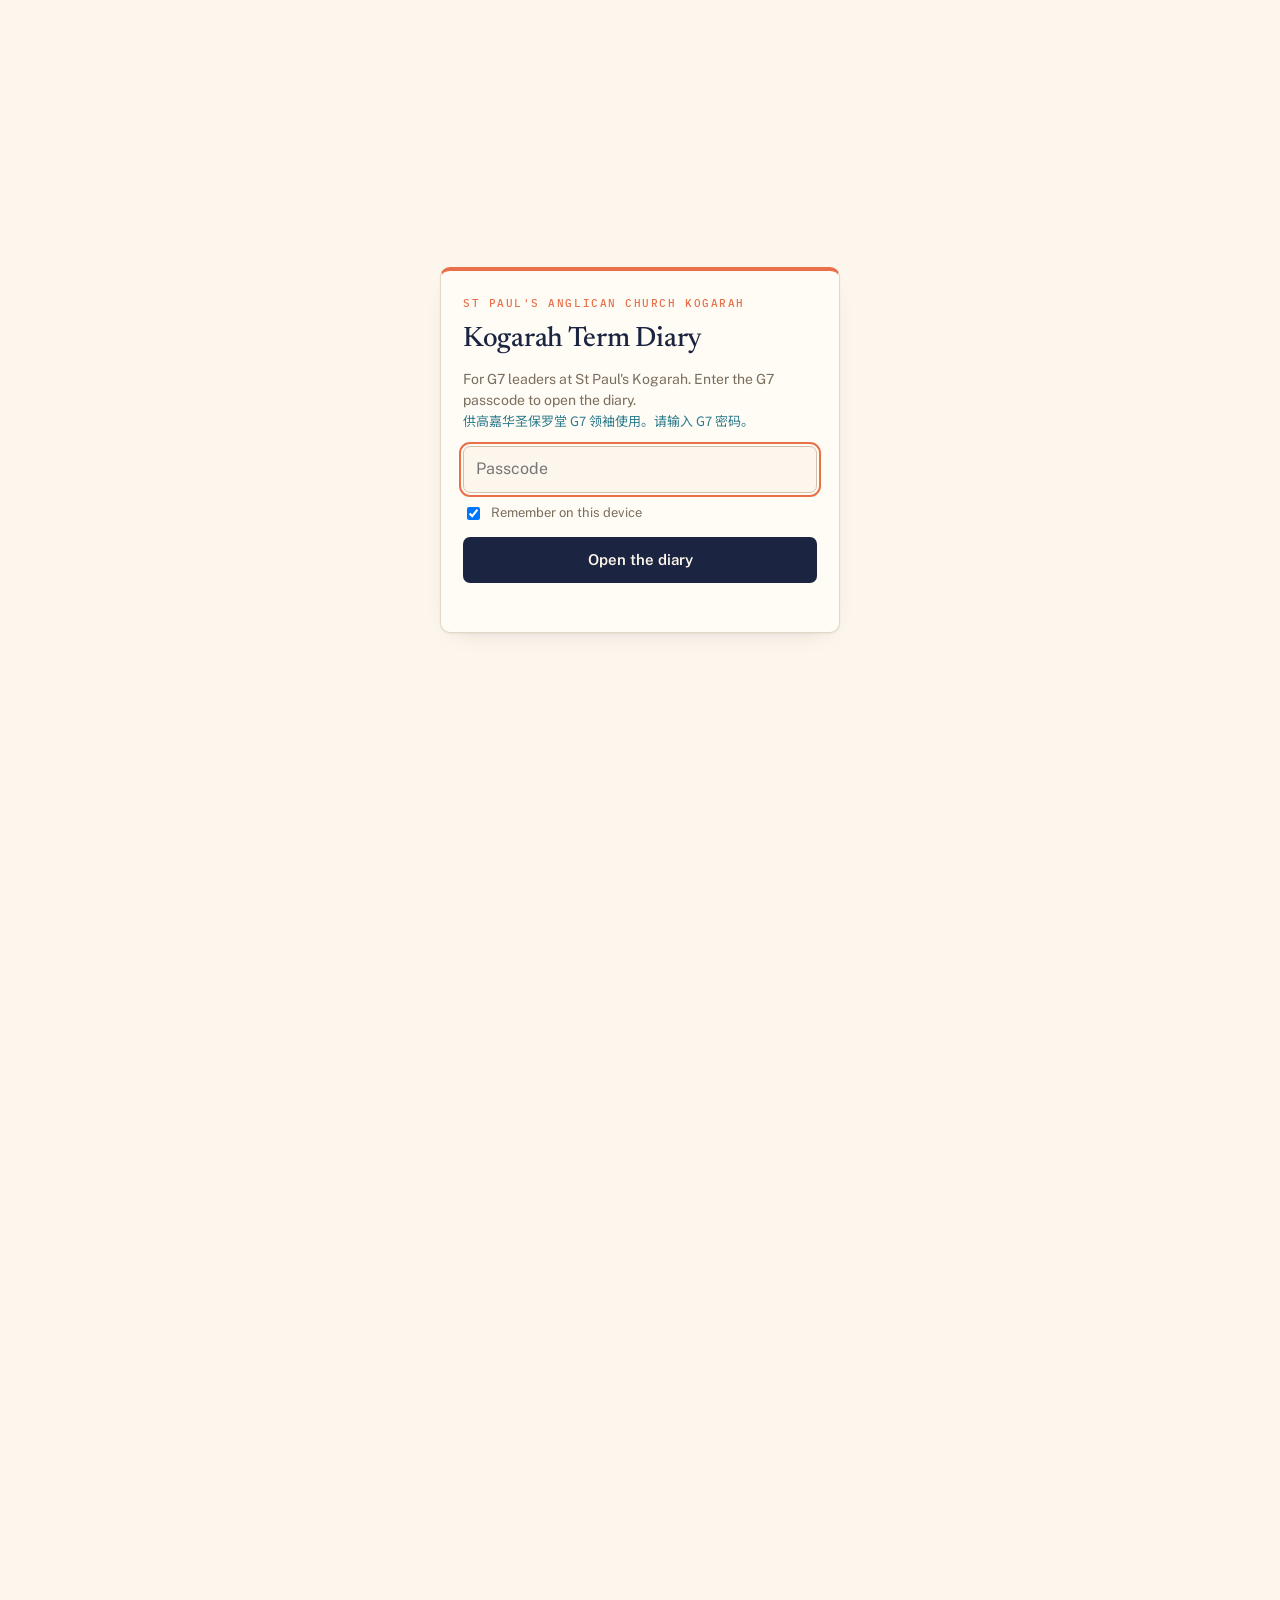
==== commit c0f9d7d7: "Term Diary: read and save Sundays and events through the shared planner store (g7_planner) Co-Author" ====
--- a/calendar.html
+++ b/calendar.html
@@ -21,6 +21,8 @@
 body{margin:0}
 img{max-width:100%}
 [hidden]{display:none!important}
+</style>
+<style>
 
 :root{
   --ground:#FDF6EC;
@@ -136,7 +138,7 @@
 
 /* ---------- section furniture ---------- */
 section{padding-block:44px 0}
-.sec-head{display:flex;align-items:baseline;gap:14px;border-bottom:1px solid var(--line);padding-bottom:9px;margin-bottom:22px}
+.sec-head{display:flex;flex-wrap:wrap;align-items:baseline;gap:8px 14px;border-bottom:1px solid var(--line);padding-bottom:9px;margin-bottom:22px}
 .sec-head h2{font-size:24px}
 .sec-head .note{font-family:var(--mono);font-size:10.5px;letter-spacing:.12em;text-transform:uppercase;color:var(--faint);margin-left:auto;white-space:nowrap}
 
@@ -264,9 +266,6 @@
 .toplink{display:inline-flex;align-items:center;gap:7px;font-family:var(--mono);font-size:11px;letter-spacing:.08em;text-transform:uppercase;text-decoration:none;color:var(--ink);border:1px solid var(--line-strong);border-radius:6px;padding:7px 13px;background:var(--surface)}
 .toplink:hover{border-color:var(--coral);color:var(--coral)}
 .toplink b{font-size:13px;font-weight:400}
-/* the current page keeps its place in the row but is not a link */
-.toplink[aria-current="page"]{border-style:dashed;color:var(--muted);background:transparent;cursor:default}
-.toplink[aria-current="page"]:hover{border-color:var(--line-strong);color:var(--muted)}
 
 /* ---------- rhythm + agenda ---------- */
 .twocol{display:grid;grid-template-columns:repeat(auto-fit,minmax(300px,1fr));gap:22px}
@@ -348,27 +347,131 @@
 .ev .chip.status.static{cursor:default}
 .ms .sbadge{cursor:default}
 
+.ms .sbadge{cursor:pointer}
+
+/* ---------- month view ---------- */
+.viewbar{display:inline-flex;border:1px solid var(--line-strong);border-radius:7px;overflow:hidden;background:var(--surface);align-self:center}
+.viewbar button{font-family:var(--mono);font-size:10.5px;letter-spacing:.08em;text-transform:uppercase;background:none;border:none;border-right:1px solid var(--line);color:var(--muted);padding:5px 11px;cursor:pointer;line-height:1.4}
+.viewbar button:last-child{border-right:none}
+.viewbar button[aria-pressed="true"]{background:var(--ink);color:var(--ground)}
+.viewbar button:hover[aria-pressed="false"]{color:var(--coral)}
+.mcal{margin-bottom:30px}
+.mcal-head{display:flex;align-items:baseline;gap:12px;flex-wrap:wrap;margin-bottom:8px}
+.mcal-head h3{font-size:19px}
+.mcal-head .theme{font-family:var(--display);font-style:italic;font-size:14px;color:var(--teal)}
+.mgrid{display:grid;grid-template-columns:minmax(0,1.5fr) repeat(6,minmax(0,1fr));border-top:1px solid var(--line);border-left:1px solid var(--line);background:var(--surface);border-radius:8px;overflow:hidden}
+.mgrid .dow{font-family:var(--mono);font-size:10px;letter-spacing:.12em;text-transform:uppercase;color:var(--faint);padding:6px 7px;border-right:1px solid var(--line);border-bottom:1px solid var(--line);background:var(--surface-2)}
+.mgrid .dow.sun{color:var(--coral)}
+.mcell{min-height:96px;padding:5px 5px 6px;border-right:1px solid var(--line);border-bottom:1px solid var(--line);display:flex;flex-direction:column;gap:3px;min-width:0}
+.mcell.blank{background:var(--sunk);opacity:.45}
+.mcell.past{opacity:.5}
+.mcell.sun{background:linear-gradient(180deg,var(--surface-2),var(--surface) 60%)}
+.mcell.today{box-shadow:inset 0 0 0 2px var(--ink)}
+.mnum{font-family:var(--mono);font-size:12px;font-weight:600;font-variant-numeric:tabular-nums;color:var(--ink-2);line-height:1.2}
+.mcell.sun .mnum{color:var(--coral)}
+.mpass{font-family:var(--display);font-size:11.5px;color:var(--muted);line-height:1.25;overflow:hidden;display:-webkit-box;-webkit-line-clamp:2;-webkit-box-orient:vertical}
+.mchip{display:block;width:100%;text-align:left;font:inherit;font-size:11px;line-height:1.3;font-weight:500;padding:2px 5px;border-radius:4px;border:none;border-left:3px solid var(--line-strong);background:var(--surface-2);color:var(--ink);cursor:pointer;white-space:nowrap;overflow:hidden;text-overflow:ellipsis}
+.mchip.special{border-left-color:var(--coral);background:var(--coral-soft)}
+.mchip.major{border-left-color:var(--coral);background:var(--coral);color:#fff;font-weight:600}
+.mchip.milestone{border-left-color:var(--gold);background:var(--gold-soft);color:var(--ink)}
+.mchip.done{text-decoration:line-through;opacity:.65}
+.mchip:hover{filter:brightness(.97);box-shadow:0 0 0 1px var(--coral)}
+.mlegend{display:flex;flex-wrap:wrap;gap:6px 16px;margin:-12px 0 22px;font-family:var(--mono);font-size:10px;letter-spacing:.08em;text-transform:uppercase;color:var(--faint);align-items:center}
+.mlegend i{display:inline-block;width:10px;height:10px;border-radius:2px;margin-right:6px;vertical-align:-1px}
+@media (max-width:560px){
+  .mcell{min-height:64px;padding:3px 2px 4px;gap:2px}
+  .mgrid{grid-template-columns:minmax(0,2.2fr) repeat(6,minmax(0,1fr))}
+  .mnum{font-size:11px;padding-left:2px}
+  .mpass{display:none}
+  .mchip{font-size:9px;padding:1px 3px;border-left-width:2px;letter-spacing:-.01em}
+  .mgrid .dow{padding:5px 3px;font-size:9px;letter-spacing:.04em;text-align:center}
+}
+@media print{
+  .rail,.toplinks,.viewbar,.savechip{display:none!important}
+}
+
+/* ---------- roster overlay ---------- */
+button.toplink{cursor:pointer;font:inherit;font-family:var(--mono);font-size:11px;letter-spacing:.08em;text-transform:uppercase}
+.roster{position:fixed;inset:0;z-index:80;background:var(--ground);display:flex;flex-direction:column}
+.rbar{display:flex;align-items:center;gap:12px;flex-wrap:wrap;padding:calc(12px + env(safe-area-inset-top,0px)) 20px 12px;border-bottom:2px solid var(--ink)}
+.rbar h2{font-size:22px;flex:1;min-width:200px}
+.rbar .rrange{font-family:var(--mono);font-size:10.5px;letter-spacing:.1em;text-transform:uppercase;color:var(--faint);display:block;margin-top:2px}
+.rtabs{display:inline-flex;border:1px solid var(--line-strong);border-radius:7px;overflow:hidden}
+.rtabs button{font-family:var(--mono);font-size:11px;letter-spacing:.08em;text-transform:uppercase;background:none;border:none;border-right:1px solid var(--line);color:var(--muted);padding:7px 12px;cursor:pointer}
+.rtabs button:last-child{border-right:none}
+.rtabs button[aria-pressed="true"]{background:var(--ink);color:var(--ground)}
+.rclose{font-family:var(--mono);font-size:11px;letter-spacing:.08em;text-transform:uppercase;background:var(--surface);border:1px solid var(--line-strong);border-radius:6px;padding:7px 13px;cursor:pointer;color:var(--ink)}
+.rbody{flex:1;overflow:auto;padding:18px 20px calc(40px + env(safe-area-inset-bottom,0px))}
+.rgrid-wrap{overflow:auto;border:1px solid var(--line);border-radius:8px;background:var(--surface);max-height:calc(100vh - 170px)}
+table.rgrid{border-collapse:separate;border-spacing:0;font-size:12.5px;min-width:100%}
+.rgrid th,.rgrid td{border-bottom:1px solid var(--line);border-right:1px solid var(--line);padding:8px 10px;vertical-align:top;text-align:left;min-width:150px;line-height:1.4}
+.rgrid thead th{position:sticky;top:0;background:var(--surface-2);font-family:var(--mono);font-size:11px;letter-spacing:.06em;z-index:2;white-space:nowrap}
+.rgrid thead th.now{background:var(--coral);color:#fff}
+.rgrid tbody th{position:sticky;left:0;background:var(--surface-2);font-family:var(--mono);font-size:10.5px;letter-spacing:.06em;text-transform:uppercase;color:var(--muted);font-weight:500;min-width:130px;z-index:1}
+.rgrid thead th:first-child{left:0;z-index:3}
+.rgrid td.now{background:var(--coral-soft)}
+.rgrid td.past{color:var(--faint)}
+.rgrid td .ln{display:block}
+.rgrid tr.hl td,.rgrid tr.hl th{font-weight:600}
+.rstand{display:grid;grid-template-columns:repeat(auto-fill,minmax(300px,1fr));gap:8px}
+.rstand div{border:1px solid var(--line);border-left:3px solid var(--teal);border-radius:0 7px 7px 0;background:var(--surface);padding:9px 12px;font-size:13px}
+.rstand b{display:block;font-family:var(--mono);font-size:10px;letter-spacing:.08em;text-transform:uppercase;color:var(--muted);font-weight:500;margin-bottom:3px}
+.rstand .vac{display:block;color:var(--coral);font-size:12px;margin-top:3px}
+.rnotes{margin:0;padding-left:18px;display:flex;flex-direction:column;gap:7px;font-size:13.2px;max-width:80ch}
+.rsub{font-family:var(--mono);font-size:10.5px;letter-spacing:.12em;text-transform:uppercase;color:var(--faint);margin:22px 0 10px}
+.rsub:first-child{margin-top:0}
+
+
+/* ---------- passcode gate & shared-store furniture ---------- */
+.gate{position:fixed;inset:0;z-index:100;background:var(--ground);display:flex;align-items:center;justify-content:center;padding:20px}
+.gate-card{max-width:400px;width:100%;background:var(--surface);border:1px solid var(--line);border-top:4px solid var(--coral);border-radius:10px;padding:24px 22px;box-shadow:var(--shadow)}
+.gate-card h2{font-size:28px;margin:6px 0 8px}
+.gate-card p{color:var(--muted);font-size:14px;margin:0 0 14px;line-height:1.5}
+.gate-zh{font-family:"Noto Sans SC",var(--body);color:var(--teal);font-size:13px}
+.gate-card input[type=password]{width:100%;font:inherit;font-size:16px;padding:10px 12px;border:1px solid var(--line-strong);border-radius:7px;background:var(--ground);color:var(--ink)}
+.gate-rem{display:flex;gap:8px;align-items:center;font-size:13px;color:var(--muted);margin:10px 0 14px}
+.gate-btn{width:100%;font:inherit;font-weight:600;padding:11px;border:none;border-radius:7px;background:var(--ink);color:var(--ground);cursor:pointer}
+.gate-btn:disabled{opacity:.6}
+.gate-err{color:var(--coral);font-size:13px;min-height:1.2em;margin-top:10px}
+body.locked .wrap{visibility:hidden}
+.syncbar{display:flex;flex-wrap:wrap;gap:8px 14px;align-items:center;border:1px solid var(--line);border-left:3px solid var(--gold);border-radius:0 8px 8px 0;background:var(--surface);padding:10px 14px;margin:-8px 0 22px;font-size:13px;color:var(--muted)}
+.syncbar button{font-family:var(--mono);font-size:10.5px;letter-spacing:.08em;text-transform:uppercase;background:var(--ink);color:var(--ground);border:none;border-radius:6px;padding:6px 11px;cursor:pointer}
+.ev.is-pending{border-style:dashed}
+.chip.pend{border-color:var(--gold);color:var(--gold);background:transparent}
+.x.sure{font-family:var(--mono);font-size:10px;letter-spacing:.06em;text-transform:uppercase;color:var(--coral);opacity:1}
 </style>
 </head>
-<body>
-
+<body class="locked">
+<div class="gate" id="gate" hidden>
+  <div class="gate-card">
+    <div class="eyebrow">St Paul's Anglican Church Kogarah</div>
+    <h2>Kogarah Term Diary</h2>
+    <p>For G7 leaders at St Paul's Kogarah. Enter the G7 passcode to open the diary.<br><span class="gate-zh">供高嘉华圣保罗堂 G7 领袖使用。请输入 G7 密码。</span></p>
+    <input type="password" id="gatePw" placeholder="Passcode" autocomplete="current-password" aria-label="Passcode">
+    <label class="gate-rem"><input type="checkbox" id="gateRemember"> Remember on this device</label>
+    <button type="button" class="gate-btn" id="gateBtn">Open the diary</button>
+    <div class="gate-err" id="gateErr" role="alert"></div>
+  </div>
+</div>
 <div class="wrap">
 
   <header class="masthead">
     <div class="eyebrow" data-i18n="St Paul&#39;s Anglican Church Kogarah &middot; 57 Princes Highway" data-inline></div>
     <h1 data-i18n="Kogarah Term Diary"></h1>
-    <p class="sub" data-i18n="Term 4 2026 through to the start of 2027 — every Sunday, every G7 meeting, the Welcome Pathway running underneath, and the milestones we are working toward."></p>
+    <p class="sub" data-i18n="Term 4 2026 through to the start of 2027 — every Sunday, every G7 meeting, the Welcome Pathway running underneath, and the milestones we are working toward. Click any text to edit it; changes are saved for everyone."></p>
     <div class="toplinks">
-      <span class="toplink" aria-current="page"><b>&#9636;</b> <span data-i18n="Term Diary" data-inline></span></span>
-      <a class="toplink" href="https://w69gjcn72j-dotcom.github.io/G7KanBan/index.html" target="_blank" rel="noopener"><b>&#9723;</b> <span data-i18n="Kanban" data-inline></span></a>
-      <a class="toplink" href="https://w69gjcn72j-dotcom.github.io/G7KanBan/cycle.html" target="_blank" rel="noopener"><b>&#9678;</b> <span data-i18n="KOGCycle" data-inline></span></a>
+      <a class="toplink" href="index.html"><b>&#9723;</b> <span data-i18n="G7 Kanban board" data-inline></span></a>
+      <a class="toplink" href="cycle.html"><b>&#9678;</b> <span data-i18n="KOGCycle" data-inline></span></a>
+      <a class="toplink" href="planner.html"><b>&#9638;</b> <span data-i18n="Year Planner" data-inline></span></a>
+      <a class="toplink" href="https://w69gjcn72j-dotcom.github.io/praise-and-glorify-music/" target="_blank" rel="noopener"><b>&#9835;</b> <span data-i18n="Praise &amp; Glorify music" data-inline></span></a>
       <span class="langbar" role="group" aria-label="Language">
         <button type="button" data-lang-btn="en" aria-pressed="true">EN</button>
         <button type="button" data-lang-btn="zh" aria-pressed="false">&#20013;&#25991;</button>
         <button type="button" data-lang-btn="both" aria-pressed="false">EN&#65295;&#20013;</button>
       </span>
+      <button type="button" class="toplink" id="lockBtn"><b>&#9919;</b> <span data-i18n="Lock" data-inline></span></button>
     </div>
-    <div class="ro-banner" data-i18n="A read-only copy for the leaders of St Paul's Kogarah. Edits are made in the working version; this page is refreshed from it."></div>
+    
     <div class="masthead-foot">
       <span data-i18n="Oct 2026 &ndash; Feb 2027" data-inline></span><span class="dot"></span>
       <span data-i18n="Year B &middot; Luke 1&ndash;8" data-inline></span><span class="dot"></span>
@@ -388,9 +491,15 @@
   <section id="diary">
     <div class="sec-head">
       <h2 data-i18n="The diary"></h2>
+      <span class="viewbar" role="group" aria-label="Diary view">
+        <button type="button" data-view="list" aria-pressed="true"><span data-i18n="List" data-inline></span></button>
+        <button type="button" data-view="month" aria-pressed="false"><span data-i18n="Month" data-inline></span></button>
+      </span>
       <span class="note" data-i18n="Coral rail = special &middot; &#9723; board &middot; &#9678; cycle" data-inline></span>
     </div>
+    <div class="syncbar" id="importBar" hidden></div>
     <div id="months"></div>
+    <div id="monthGrid" hidden></div>
   </section>
 
   <section id="pathway">
@@ -457,9 +566,11 @@
   </footer>
 </div>
 
+<div class="savechip" id="savechip"></div>
 <script>
 "use strict";
-const EDITABLE = false;
+/* Starts editable; switched off at load for viewers who cannot write the shared store. */
+let EDITABLE = true;
 /* ======================= DATA ======================= */
 
 const TEAMS = {
@@ -475,62 +586,63 @@
 };
 
 // kind: sunday | day    weight: normal | special | major | milestone
-const DAYS = [
-  {d:"2026-10-04",kind:"sunday",lit:"Ordinary Sunday 27",term:"Spring holidays",preacher:"Jerry",passage:"Luke 3:1–38",series:"Luke 1–8",psalm:"Psalm 25:1–3",engine:"",
+const BASE_DAYS = [
+  {d:"2026-10-04",kind:"sunday",lit:"Ordinary Sunday 27",term:"Spring holidays",preacher:"Jerry",passage:"Luke 1:26–45",series:"Luke 1–8",psalm:"Psalm 25:1–3",engine:"",
    events:[
-     {id:"e-1004-comm",t:"Combined Communion",when:"9:00am",team:"glorify",kog:"Church Life",path:"",w:"special",detail:"All-together service, Communion Form 2. Mid-Autumn guests especially welcome."},
-     {id:"e-1004-mtm",t:"Meet the Minister lunch",when:"12:00–1:30pm · church hall",team:"rector",kog:"Meet the Minister",path:"Welcome Home",w:"special",detail:"Guests drawn from welcome cards and ChurchSuite follow-up. Standard: greeted within two minutes, Meet the Minister within four weeks."}
+     {id:"e-1004-comm",t:"Combined Communion",when:"9:00am",team:"glorify",kog:"Church Life",path:"",w:"special",detail:"All-together service, Communion Form 2. Jerry preaches in Mandarin; live interpreter into English on Auracast. Mid-Autumn guests especially welcome."}
    ]},
-  {d:"2026-10-11",kind:"sunday",lit:"Ordinary Sunday 28",term:"Spring holidays",preacher:"Jerry",passage:"Luke 4:1–15",series:"Luke 1–8",psalm:"Psalm 95:1–2",engine:"",
+  {d:"2026-10-11",kind:"sunday",lit:"Ordinary Sunday 28",term:"Spring holidays",preacher:"Jerry",passage:"Luke 3:1–38",series:"Luke 1–8",psalm:"Psalm 95:1–2",engine:"",
    monthTheme:"Grow — going deep in the word and prayer",
    events:[
-     {id:"e-1011-grow",t:"G7 Grow",when:"2:00–3:30pm · 57 Princes Hwy",team:"grow",kog:"Grow & Serve",path:"",w:"special",detail:"Term 4 focus, KOGCircle and KOGPathway review, owners for the next step."},
-     {id:"e-1011-dup",t:"Duplicate Grow entry to resolve",when:"12:00pm · 17a Banks St Monterey",team:"glue",kog:"",path:"",w:"normal",flag:"Keep one",detail:"An older Grow entry sits at midday alongside the new 2:00pm meeting. Decide which stands and clear the other."}
+     {id:"e-1011-anniv",t:"157th Anniversary Combined Service",when:"9:00am",team:"glorify",kog:"Church Life",path:"",w:"major",detail:"Combined service. Jerry preaches in Mandarin; live interpreter into English on Auracast. Invite past members and friends."},
+     {id:"e-1004-mtm",t:"Meet the Minister lunch",when:"12:00–1:30pm · church hall",team:"rector",kog:"Meet the Minister",path:"Welcome Home",w:"special",detail:"Moved from 4 October. Guests drawn from welcome cards and ChurchSuite follow-up. Standard: greeted within two minutes, Meet the Minister within four weeks."},
+     {id:"e-1011-grow",t:"G7 Grow",when:"2:00–3:30pm · 57 Princes Hwy",team:"grow",kog:"Grow & Serve",path:"",w:"special",detail:"Term 4 focus, KOGCircle and KOGPathway review, owners for the next step."}
    ]},
-  {d:"2026-10-18",kind:"sunday",lit:"Ordinary Sunday 29",term:"Term 4 begins",preacher:"David Y",passage:"Luke 4:16–44",series:"Luke 1–8",psalm:"Psalm 130:3–4",engine:"Life Course (Integration)",leave:"JZ on leave",
+  {d:"2026-10-18",kind:"sunday",lit:"Ordinary Sunday 29",term:"Term 4 begins",preacher:"David Y",passage:"Luke 4:1–15",series:"Luke 1–8",psalm:"Psalm 130:3–4",engine:"Life Course (Integration)",leave:"JZ on leave",
    events:[
      {id:"e-1018-gift",t:"G7 Giftedness",when:"2:00–3:30pm · 57 Princes Hwy",team:"giftedness",kog:"Grow & Serve",path:"",w:"special",detail:"Leadership and followership pipeline — mentors, coaches, trainers."},
      {id:"e-1018-life",t:"Life Course begins",when:"Sundays through 15 Nov",team:"grow",kog:"Integration",path:"Welcome to Life",w:"special",detail:"The integration engine for this term. Five Sundays: 18 & 25 Oct, 1, 8 & 15 Nov."}
    ]},
   {d:"2026-10-24",kind:"day",lit:"Saturday",term:"Term 4",
    events:[{id:"e-1024-hof",t:"Hearts on Fire",when:"All day",team:"glorify",kog:"Church Life",path:"",w:"special",detail:"Diocesan event. Carried from the yearly planner — confirm attendance and who is going."}]},
-  {d:"2026-10-25",kind:"sunday",lit:"Ordinary Sunday 30",term:"Term 4",preacher:"David Y",passage:"Luke 5:1–26",series:"Luke 1–8",psalm:"Psalm 17:6–7",engine:"Life Course (Integration)",leave:"JZ on leave",
+  {d:"2026-10-25",kind:"sunday",lit:"Ordinary Sunday 30",term:"Term 4",preacher:"David Y",passage:"Luke 4:16–44",series:"Luke 1–8",psalm:"Psalm 17:6–7",engine:"Life Course (Integration)",leave:"JZ on leave",
    events:[
      {id:"e-1025-glue",t:"G7 Glue",when:"2:00–3:30pm · 57 Princes Hwy",team:"glue",kog:"Grow & Serve",path:"",w:"special",flag:"Henry's email",detail:"Range to pass back Henry's address so he can be added to the invitation."}
    ]},
-  {d:"2026-11-01",kind:"sunday",lit:"Ordinary Sunday 31",term:"Term 4",preacher:"David Y",passage:"Luke 5:27–39",series:"Luke 1–8",psalm:"Psalm 105:3–4",engine:"Life Course (Integration)",leave:"JZ on leave",
+  {d:"2026-11-01",kind:"sunday",lit:"Ordinary Sunday 31",term:"Term 4",preacher:"David Y",passage:"Luke 5:1–26",series:"Luke 1–8",psalm:"Psalm 105:3–4",engine:"Life Course (Integration)",leave:"JZ on leave",
    events:[
+     {id:"e-1101-comm",t:"Combined Communion",when:"9:00am",team:"glorify",kog:"Church Life",path:"",w:"special",detail:"Live interpreter into Mandarin on Auracast. Translation feedback cards collected (structured evaluation)."},
      {id:"e-1101-mtm",t:"Meet the Minister lunch",when:"12:00–1:30pm · church hall",team:"rector",kog:"Meet the Minister",path:"Welcome Home",w:"special",detail:"Second of the three Q4 lunches. Next step offered: Home Group, Welcome to Life, or a place on a team."}
    ]},
-  {d:"2026-11-08",kind:"sunday",lit:"Ordinary Sunday 32",term:"Term 4",preacher:"David Y",passage:"Luke 6:1–19",series:"Luke 1–8",psalm:"Psalm 38:21–22",engine:"Life Course (Integration)",leave:"JZ on leave",
+  {d:"2026-11-08",kind:"sunday",lit:"Ordinary Sunday 32",term:"Term 4",preacher:"David Y",passage:"Luke 5:27–39",series:"Luke 1–8",psalm:"Psalm 38:21–22",engine:"Life Course (Integration)",leave:"JZ on leave",
    events:[
      {id:"e-1108-greg",t:"G7 Gregarious",when:"2:00–3:30pm · 57 Princes Hwy",team:"gregarious",kog:"Church Life",path:"",w:"special",detail:"Care and fellowship. Leave no one unloved at church."}
    ]},
-  {d:"2026-11-15",kind:"sunday",lit:"Ordinary Sunday 33",term:"Term 4",preacher:"Jerry",passage:"Luke 6:20–49",series:"Luke 1–8",psalm:"Psalm 88:2",engine:"Life Course (Integration)",
+  {d:"2026-11-15",kind:"sunday",lit:"Ordinary Sunday 33",term:"Term 4",preacher:"Jerry",passage:"Luke 6:1–19",series:"Luke 1–8",psalm:"Psalm 88:2",engine:"Life Course (Integration)",
    monthTheme:"Glorify — thanksgiving and pledging",
    events:[
      {id:"e-1115-glor",t:"G7 Glorify",when:"2:00–3:30pm · 57 Princes Hwy",team:"glorify",kog:"Church Life",path:"",w:"special",detail:"Last of the six Q4 team meetings. Thanksgiving and pledging season."},
      {id:"e-1115-life",t:"Life Course ends",when:"After the service",team:"grow",kog:"Integration",path:"Welcome to Life",w:"normal",detail:"Move those who finished into a Home Group or the Partnership Course."}
    ]},
-  {d:"2026-11-22",kind:"sunday",lit:"King of the Universe",term:"Term 4",preacher:"David Y",passage:"Luke 7:1–30",series:"Luke 1–8",psalm:"Psalm 98:1–3",engine:"Invites (Contact)",
+  {d:"2026-11-22",kind:"sunday",lit:"King of the Universe",term:"Term 4",preacher:"Jerry",passage:"Luke 6:20–49",series:"Luke 1–8",psalm:"Psalm 98:1–3",engine:"Invites (Contact)",
    events:[
      {id:"e-1122-clear",t:"Afternoon deliberately clear",when:"No lunch, no team meeting",team:"rector",kog:"",path:"",w:"normal",detail:"A breather before Advent. Kept clear on purpose — don't fill it."}
    ]},
-  {d:"2026-11-29",kind:"sunday",lit:"Advent 1",term:"Term 4",preacher:"David Y",passage:"Luke 7:31–50",series:"Luke 1–8",psalm:"Revelation 5:12",engine:"Invites + Partnership Course",
+  {d:"2026-11-29",kind:"sunday",lit:"Advent 1",term:"Term 4",preacher:"David Y",passage:"Luke 7:1–30",series:"Luke 1–8",psalm:"Revelation 5:12",engine:"Invites + Partnership Course",
    monthTheme:"Go and Glorify — Christmas",
    events:[
      {id:"e-1129-go",t:"G7 Go",when:"2:00–3:30pm · 57 Princes Hwy",team:"go",kog:"Send",path:"",w:"special",detail:"Christmas invitations and sending. Local outreach targets for the summer."},
      {id:"e-1129-part",t:"Partnership Course begins",when:"Sundays through 13 Dec",team:"giftedness",kog:"Grow & Serve",path:"Welcome to the Team",w:"special",detail:"Runs into Baptism / Confirmation Sunday on 13 December."}
    ]},
-  {d:"2026-12-06",kind:"sunday",lit:"Advent 2",term:"Term 4",preacher:"David Y",passage:"Luke 8:1–21",series:"Luke 1–8",psalm:"Psalm 25:1–3",engine:"Invites + Partnership Course",
+  {d:"2026-12-06",kind:"sunday",lit:"Advent 2",term:"Term 4",preacher:"David Y",passage:"Luke 7:31–50",series:"Luke 1–8",psalm:"Psalm 25:1–3",engine:"Invites + Partnership Course",
    events:[
      {id:"e-1206-mtm",t:"Meet the Minister lunch",when:"12:00–1:30pm · church hall",team:"rector",kog:"Meet the Minister",path:"Welcome Home",w:"special",detail:"Last lunch of the year. Anyone who should be baptised or confirmed on 13 Dec needs to be named here."}
    ]},
-  {d:"2026-12-13",kind:"sunday",lit:"Advent 3",term:"Term 4",preacher:"Bishop Stead",passage:"Luke 8:22–39",series:"Luke 1–8",psalm:"Isaiah 52:2",engine:"Invites + Partnership Course",
+  {d:"2026-12-13",kind:"sunday",lit:"Advent 3",term:"Term 4",preacher:"Bishop Stead",passage:"Luke 8:1–21",series:"Luke 1–8",psalm:"Isaiah 52:2",engine:"Invites + Partnership Course",
    events:[
      {id:"e-1213-bap",t:"Baptism & Confirmation Sunday",when:"9:00am · Bishop Stead preaching",team:"giftedness",kog:"Conversion/Baptism",path:"Welcome to the Team",w:"major",detail:"The pathway's visible end point this year. Candidates confirmed at the 6 Dec lunch; liturgy, certificates and photographer to arrange."}
    ]},
-  {d:"2026-12-20",kind:"sunday",lit:"Advent 4",term:"Summer holidays",preacher:"Jerry",passage:"Luke 8:40–56",series:"Luke 1–8",psalm:"Isaiah 30:19",engine:"Christmas (Connect)",leave:"DY summer leave begins",
+  {d:"2026-12-20",kind:"sunday",lit:"Advent 4",term:"Summer holidays",preacher:"Jerry",passage:"Luke 8:22–39",series:"Luke 1–8",psalm:"Isaiah 30:19",engine:"Christmas (Connect)",leave:"DY summer leave begins",
    events:[]},
   {d:"2026-12-24",kind:"day",lit:"Christmas Eve",term:"Summer holidays",preacher:"Jerry",passage:"Luke 2:21–35",series:"Evangelistic",psalm:"Isaiah 45:8",
    events:[{id:"e-1224-eve",t:"Christmas Eve service",when:"Evening",team:"glorify",kog:"First Contact",path:"",w:"major",detail:"The year's widest front door. Invitations go out from 22 November."}]},
@@ -556,7 +668,7 @@
 
 const PATHWAY = [
   {n:"Step one",name:"Welcome to Life",zh:"生命课程",owner:"Grow team",items:["Life Course, Sundays 18 Oct – 15 Nov","Welcome Tent after every service","Welcome cards → ChurchSuite follow-up","Companion booklet at the back of church"]},
-  {n:"Step two",name:"Welcome Home",zh:"回家欢迎",owner:"Rector + Gregarious",items:["Meet the Minister lunch, 4 Oct","Meet the Minister lunch, 1 Nov","Meet the Minister lunch, 6 Dec","Standard: greeted in two minutes, Meet the Minister within four weeks"]},
+  {n:"Step two",name:"Welcome Home",zh:"回家欢迎",owner:"Rector + Gregarious",items:["Meet the Minister lunch, 11 Oct","Meet the Minister lunch, 1 Nov","Meet the Minister lunch, 6 Dec","Standard: greeted in two minutes, Meet the Minister within four weeks"]},
   {n:"Step three",name:"Home Groups",zh:"家庭小组",owner:"Grow team",items:["Mandarin Bible Study, Sundays 10:30am","KOGWomen English Growth Group, Sundays 10:30am","The Hut, Sundays 10:30am","Mid-week mixed group — still to start"]},
   {n:"Step four",name:"Welcome to the Team",zh:"加入服事",owner:"Giftedness team",items:["Partnership Course, 29 Nov – 13 Dec","Baptism & Confirmation, 13 Dec","Discovery Course — gifts and placement","Leaders' training and safe ministry"]}
 ];
@@ -641,15 +753,15 @@
 
 const OPEN_ITEMS = [
   {txt:"Henry's email address, to be passed back by Range, so he can be added to the 25 October Glue invitation.",who:"Range"},
-  {txt:"A duplicate “Grow” entry sits on 11 October at 12:00pm (17a Banks Street, Monterey) alongside the new 2:00pm meeting — keep one.",who:"David"},
   {txt:"Apologies to send: Lucy (removed from Go), Mark Qin (removed from Gregarious) and En Bo (moved from Gregarious to Go).",who:"David"},
-  {txt:"Chinese songs are blank right across the quarter, and the Music Team roster only ran to 20 September.",who:"Music team"},
+  {txt:"Chinese songs are blank right across the Q3 roster, and English songs for 22 and 29 November are still to be set.",who:"Music team"},
   {txt:"PAWS Project and Easy English class both need a status before the year is counted.",who:"Parish Council"},
   {txt:"The Kanban board has no per-team web address, so a team chip here opens the whole board — use its Team filter once you land. Worth adding ?team= to the board if this gets used often.",who:"David"}
 ];
 
 
 /* ======================= STATE ======================= */
+let DAYS = BASE_DAYS;
 const STATUS_STATES = ["planned","ready","done"];
 const STATUS_LABEL = {planned:"Planned",ready:"Ready",done:"Done"};
 const MS_STATES = ["planned","attempted","progress","achieved","failed"];
@@ -667,7 +779,7 @@
 function esc(t){return String(t==null?"":t).replace(/[&<>"]/g,c=>({"&":"&amp;","<":"&lt;",">":"&gt;",'"':"&quot;"}[c]));}
 
 /* ======================= LANGUAGE ======================= */
-const ZH = {"Kogarah Term Diary": "高嘉华教会学期日程", "St Paul's Anglican Church Kogarah · 57 Princes Highway": "高嘉华圣保罗堂 · 57 Princes Highway", "Term 4 2026 through to the start of 2027 — every Sunday, every G7 meeting, the Welcome Pathway running underneath, and the milestones we are working toward. Click any text to edit it; changes are saved for everyone.": "从 2026 年第四学期到 2027 年初——每个主日、每次 G7 团队聚会、贯穿其中的欢迎之路，以及我们正在努力达成的里程碑。点击任何文字即可编辑，改动会为所有人保存。", "Term 4 2026 through to the start of 2027 — every Sunday, every G7 meeting, the Welcome Pathway running underneath, and the milestones we are working toward.": "从 2026 年第四学期到 2027 年初——每个主日、每次 G7 团队聚会、贯穿其中的欢迎之路，以及我们正在努力达成的里程碑。", "G7 Kanban board": "G7 看板", "Term Diary": "学期日程", "Kanban": "看板", "KOGCycle": "KOG 循环", "Oct 2026 – Feb 2027": "2026 年 10 月 – 2027 年 2 月", "Year B · Luke 1–8": "乙年 · 路加福音 1–8", "Next three weeks": "未来三周", "The diary": "日程", "Coral rail = special · ◻ board · ◎ cycle": "珊瑚色边＝特别聚会 · ◻ 看板 · ◎ 循环", "Welcome Pathway": "欢迎之路", "Where this term's work lands": "本学期事工的落点", "KOGCycle stages": "KOG 循环阶段", "Milestones": "里程碑", "Click a badge to change its status": "点击标记即可更改状态", "Who is responsible": "谁负责", "Names email · ◻ opens the board": "点名字发邮件 · ◻ 打开看板", "How the week runs": "每周的节奏", "Standing rhythm & agenda": "固定节奏与议程", "Weekly rhythm": "每周节奏", "Recurring, not listed day by day": "固定循环，不逐日列出", "Standing G7 agenda": "G7 固定议程", "Every team meeting, 2:00–3:30pm": "每次团队聚会，下午 2:00–3:30", "Meet the Minister lunch": "认识牧师午餐会", "12:00–1:30pm, church hall": "中午 12:00–1:30，教会礼堂", "Open items": "待办事项", "Carried from 19 September": "自 9 月 19 日延续", "Built from the 2026 Yearly Planner & the Q4 G7 schedule": "根据 2026 年度计划表与第四季 G7 日程编制", "God gathers us to build his house of prayer": "神招聚我们，建造祂祷告的殿", "Email the whole team": "发邮件给全队", "Their cards on the board": "看板上他们的卡片", "+ add an event": "＋ 添加聚会", "Owner": "负责", "Preacher": "讲员", "Psalm": "诗篇", "Engine": "引擎", "Note": "备注", "to confirm": "待确认", "passage to set": "待定经文", "add a note for this day": "为这一天添加备注", "event name": "聚会名称", "time / place": "时间／地点", "what this involves": "内容说明", "add a note": "添加备注", "Planned": "计划中", "Ready": "已就绪", "Done": "已完成", "Attempted": "已尝试", "In progress": "进行中", "Achieved": "已达成", "Not achieved": "未达成", "Hide this from the calendar": "从日历中隐藏", "Restore hidden items": "恢复已隐藏的项目", "hidden": "已隐藏", "today": "今天", "tomorrow": "明天", "passed": "已过", "days": "天", "day": "天", "Saved": "已保存", "Removed": "已删除", "Saved in this window only": "仅保存在此窗口", "Couldn't save — try again": "保存失败——请重试", "You don't have edit access": "你没有编辑权限", "Shared — everyone sees your edits": "共享——所有人都看得到你的修改", "Local only — changes stay in this window": "仅本地——改动只留在此窗口", "Read only": "只读", "Nothing special inside the next three weeks — the diary below picks up again after that.": "未来三周没有特别聚会——下方日程在那之后继续。", "Today": "今天", "days to the 75-household milestone": "天到 75 家庭里程碑", "75-household milestone date passed": "75 家庭里程碑日期已过", "events": "项", "event": "项", "A read-only copy for the leaders of St Paul's Kogarah. Edits are made in the working version; this page is refreshed from it.": "供高嘉华圣保罗堂各位领袖阅读的只读版本。编辑在工作版本中进行，本页面据此更新。", "Ordinary Sunday 27": "常年期第 27 主日", "Ordinary Sunday 28": "常年期第 28 主日", "Ordinary Sunday 29": "常年期第 29 主日", "Ordinary Sunday 30": "常年期第 30 主日", "Ordinary Sunday 31": "常年期第 31 主日", "Ordinary Sunday 32": "常年期第 32 主日", "Ordinary Sunday 33": "常年期第 33 主日", "Ordinary Sunday 2": "常年期第 2 主日", "Ordinary Sunday 3": "常年期第 3 主日", "Ordinary Sunday 4": "常年期第 4 主日", "Ordinary Sunday 5": "常年期第 5 主日", "Ordinary Sunday 6": "常年期第 6 主日", "Ordinary Sunday 7": "常年期第 7 主日", "Ordinary Sunday 8": "常年期第 8 主日", "King of the Universe": "基督普世君王日", "Advent 1": "将临期第一主日", "Advent 2": "将临期第二主日", "Advent 3": "将临期第三主日", "Advent 4": "将临期第四主日", "Saturday": "星期六", "Christmas Eve": "平安夜", "Christmas Day": "圣诞日", "Sunday after Christmas": "圣诞后主日", "End of the year": "年终", "Second Sunday after Christmas": "圣诞后第二主日", "First Sunday after Epiphany": "显现后第一主日", "Spring holidays": "春季假期", "Term 4 begins": "第四学期开始", "Term 4": "第四学期", "Summer holidays": "暑假", "Term 1": "第一学期", "Term 1 begins — confirm date": "第一学期开始——日期待确认", "JZ on leave": "JZ 休假", "DY summer leave begins": "DY 开始暑期休假", "DY on leave": "DY 休假", "Grow — going deep in the word and prayer": "增长——在话语与祷告中扎根", "Glorify — thanksgiving and pledging": "荣耀——感恩与认献", "Go and Glorify — Christmas": "差派与荣耀——圣诞", "Jerry": "Jerry", "David Y": "David Y", "Bishop Stead": "Stead 主教", "Luke 1–8": "路加福音 1–8", "Evangelistic": "布道", "Christmas": "圣诞", "Thanksgiving Psalms": "感恩诗篇", "Life Course (Integration)": "生命课程（融入）", "Invites (Contact)": "邀请（接触）", "Invites + Partnership Course": "邀请＋同工课程", "Christmas (Connect)": "圣诞（连结）", "First Contact": "初次接触", "Face to Face": "面对面", "Meet the Minister": "认识牧师", "Follow Up": "跟进", "Conversion/Baptism": "归主／洗礼", "Integration": "融入", "Church Life": "教会生活", "Grow & Serve": "成长与服事", "Send": "差派", "Step one": "第一步", "Step two": "第二步", "Step three": "第三步", "Step four": "第四步", "Welcome to Life": "生命课程", "Welcome Home": "回家欢迎", "Home Groups": "家庭小组", "Welcome to the Team": "加入服事", "Grow team": "增长团队", "Rector + Gregarious": "主任牧师＋关怀团队", "Giftedness team": "恩赐团队", "Life Course, Sundays 18 Oct – 15 Nov": "生命课程，10 月 18 日至 11 月 15 日主日", "Welcome Tent after every service": "每次崇拜后的欢迎站", "Welcome cards → ChurchSuite follow-up": "欢迎卡 → ChurchSuite 跟进", "Companion booklet at the back of church": "教会后方的同行手册", "Meet the Minister lunch, 4 Oct": "认识牧师午餐会，10 月 4 日", "Meet the Minister lunch, 1 Nov": "认识牧师午餐会，11 月 1 日", "Meet the Minister lunch, 6 Dec": "认识牧师午餐会，12 月 6 日", "Standard: greeted in two minutes, Meet the Minister within four weeks": "标准：两分钟内有人问候，四周内认识牧师", "Mandarin Bible Study, Sundays 10:30am": "普通话查经，主日上午 10:30", "KOGWomen English Growth Group, Sundays 10:30am": "KOG 姊妹英文成长小组，主日上午 10:30", "The Hut, Sundays 10:30am": "小屋小组，主日上午 10:30", "Mid-week mixed group — still to start": "周间混合小组——尚未开始", "Partnership Course, 29 Nov – 13 Dec": "同工课程，11 月 29 日至 12 月 13 日", "Baptism & Confirmation, 13 Dec": "洗礼与坚信礼，12 月 13 日", "Discovery Course — gifts and placement": "探索课程——恩赐与服事安排", "Leaders' training and safe ministry": "领袖培训与安全事工", "Combined Communion": "联合圣餐崇拜", "All-together service, Communion Form 2. Mid-Autumn guests especially welcome.": "全体联合崇拜，圣餐第二式。特别欢迎中秋节的来宾。", "Guests drawn from welcome cards and ChurchSuite follow-up. Standard: greeted within two minutes, Meet the Minister within four weeks.": "来宾名单取自欢迎卡与 ChurchSuite 跟进。标准：两分钟内有人问候，四周内认识牧师。", "G7 Grow": "G7 增长团队", "Term 4 focus, KOGCircle and KOGPathway review, owners for the next step.": "第四学期焦点、KOG 循环与 KOG 路径检视、下一步的负责人。", "Duplicate Grow entry to resolve": "待处理的重复增长团队条目", "An older Grow entry sits at midday alongside the new 2:00pm meeting. Decide which stands and clear the other.": "旧的增长团队条目排在中午，与新的下午 2:00 聚会并存。请决定保留哪一个，并清除另一个。", "Keep one": "保留一个", "G7 Giftedness": "G7 恩赐团队", "Leadership and followership pipeline — mentors, coaches, trainers.": "领袖与跟随者培育管道——师友、教练、导师。", "Life Course begins": "生命课程开始", "The integration engine for this term. Five Sundays: 18 & 25 Oct, 1, 8 & 15 Nov.": "本学期的融入引擎。共五个主日：10 月 18、25 日，11 月 1、8、15 日。", "Hearts on Fire": "心火聚会", "Diocesan event. Carried from the yearly planner — confirm attendance and who is going.": "教区活动。取自年度计划表——请确认是否出席及由谁前往。", "G7 Glue": "G7 后勤团队", "Range to pass back Henry's address so he can be added to the invitation.": "请 Range 提供 Henry 的邮箱，以便将他加入邀请名单。", "Henry's email": "Henry 的邮箱", "Second of the three Q4 lunches. Next step offered: Home Group, Welcome to Life, or a place on a team.": "第四季三次午餐会中的第二次。提供的下一步：家庭小组、生命课程，或加入服事团队。", "G7 Gregarious": "G7 关怀团队", "Care and fellowship. Leave no one unloved at church.": "关怀与团契。不让教会中任何一人得不到爱。", "G7 Glorify": "G7 荣耀团队", "Last of the six Q4 team meetings. Thanksgiving and pledging season.": "第四季六次团队聚会中的最后一次。感恩与认献的季节。", "Life Course ends": "生命课程结束", "Move those who finished into a Home Group or the Partnership Course.": "带领完成课程的人进入家庭小组或同工课程。", "Afternoon deliberately clear": "下午刻意留白", "No lunch, no team meeting": "没有午餐会，没有团队聚会", "A breather before Advent. Kept clear on purpose — don't fill it.": "将临期前的喘息。刻意留白——请勿安排。", "G7 Go": "G7 差派团队", "Christmas invitations and sending. Local outreach targets for the summer.": "圣诞邀请与差派。暑期本地外展的目标。", "Partnership Course begins": "同工课程开始", "Runs into Baptism / Confirmation Sunday on 13 December.": "一直延续到 12 月 13 日的洗礼／坚信礼主日。", "Last lunch of the year. Anyone who should be baptised or confirmed on 13 Dec needs to be named here.": "本年最后一次午餐会。凡预备在 12 月 13 日受洗或坚信的人，都要在此提名。", "Baptism & Confirmation Sunday": "洗礼与坚信礼主日", "The pathway's visible end point this year. Candidates confirmed at the 6 Dec lunch; liturgy, certificates and photographer to arrange.": "本年度欢迎之路看得见的终点。候选人在 12 月 6 日午餐会确定；礼文、证书与摄影需安排。", "Christmas Eve service": "平安夜崇拜", "The year's widest front door. Invitations go out from 22 November.": "全年最宽的大门。邀请自 11 月 22 日开始发出。", "Christmas Day service": "圣诞日崇拜", "Family service. Jerry preaching; David on summer leave.": "家庭崇拜。Jerry 讲道；David 暑期休假。", "75 households — milestone falls due": "75 家庭——里程碑到期", "The mid-ground milestone all six G7 teams serve: 75 households serving densely across three congregations. Count it, name it, give thanks for it.": "六个 G7 团队共同服事的中期里程碑：75 个家庭在三堂会中密集服事。数点它、说出它、为它感恩。", "Confirm 2027 NSW term dates": "确认 2027 年新州学期日期", "Term 1 2027 start date is a placeholder. Check against the Department calendar and roll the planner forward.": "2027 年第一学期开学日期仍是暂定。请对照教育部日历核实，并将计划表往前推进。", "Vision Sunday — to confirm": "异象主日——待确认", "Carried from the 2026 pattern (Vision Sunday fell on the first Sunday in February). Confirm, or move.": "沿用 2026 年的安排（异象主日在二月第一个主日）。请确认或改期。", "Commission Sunday — to confirm": "差遣主日——待确认", "Carried from the 2026 pattern. Commissioning of team members for the new year.": "沿用 2026 年的安排。为新一年的团队同工举行差遣。", "All day": "全日", "Evening": "晚上", "Morning": "上午", "9:00am": "上午 9:00", "9:00am · Bishop Stead preaching": "上午 9:00 · Stead 主教讲道", "12:00–1:30pm · church hall": "中午 12:00–1:30 · 教会礼堂", "2:00–3:30pm · 57 Princes Hwy": "下午 2:00–3:30 · 57 Princes Hwy", "12:00pm · 17a Banks St Monterey": "中午 12:00 · 17a Banks St Monterey", "Sundays through 15 Nov": "主日，直到 11 月 15 日", "Sundays through 13 Dec": "主日，直到 12 月 13 日", "After the service": "崇拜后", "Before Christmas": "圣诞节前", "31 December 2026": "2026 年 12 月 31 日", "Foreground — 90 days": "近景——90 天", "31 March 2026": "2026 年 3 月 31 日", "Action initiatives": "行动方案", "Foreground — mid-year": "近景——年中", "30 June 2026": "2026 年 6 月 30 日", "The four named milestones": "四个既定里程碑", "Gained along the way — 2026": "沿途所得——2026", "Not on the original chart, but done": "不在原图表上，但已完成", "Mid-ground — 1 year": "中景——一年", "The milestone all six teams serve": "六个团队共同服事的里程碑", "On the horizon — starting": "在望——即将开始", "Three new works planned": "计划中的三项新事工", "Background — 3 years": "远景——三年", "31 December 2028": "2028 年 12 月 31 日", "Where the shape of the church changes": "教会形态改变之处", "Beyond the horizon — 10 years": "地平线之外——十年", "31 December 2035": "2035 年 12 月 31 日", "500 households": "500 个家庭", "by": "截至", "Youth Group / Young Adults reset": "青年团／青成团重整", "KOGYouth and the young adults group restructured. Growth group studies now running on their own cycle.": "KOG 青年与青成小组已重整。成长小组查经现已按自己的周期运作。", "Meet the Minister reset": "认识牧师重整", "Now a standing monthly lunch with a fixed running order — three scheduled for Q4 alone.": "现已成为每月固定的午餐会，流程固定——单是第四季就安排了三次。", "Easy English class": "简易英语班", "Listed as an initiative on the KOG charts. Status to confirm.": "列于 KOG 图表上的行动方案。状态待确认。", "St Paul's Pantry": "圣保罗食物库", "9:15 Service Launch": "9:15 崇拜启动", "Restructured 9:15 service launched, with service-leader training and supporting documentation built around it.": "重整后的 9:15 崇拜已启动，并围绕它建立了主领培训与配套文件。", "Welcome to Life ministries": "生命课程事工", "Pathway naming settled in September; the Life Course runs 18 Oct – 15 Nov as this term's integration engine.": "欢迎之路的名称已于九月定案；生命课程于 10 月 18 日至 11 月 15 日举行，作为本学期的融入引擎。", "PAWS Project completion": "PAWS 项目完成", "Named on the KOG charts as a mid-year milestone. Status to confirm.": "在 KOG 图表上列为年中里程碑。状态待确认。", "SRE Fund Launch": "圣经科基金启动", "St Paul's Scripture Fund established, Parish Council approved, tax-deductible, brochure printed. BSB 032-257, account 726655.": "圣保罗圣经科基金已设立，堂议会批准，可作税务扣减，宣传单张已印制。BSB 032-257，账户 726655。", "Welcome Pathway naming agreed": "欢迎之路名称定案", "Welcome to Life → Welcome Home → Home Groups → Welcome to the Team, replacing the old Discover/Discovery/Growth Group terminology. Home Groups 家庭小组 standardised.": "生命课程 → 回家欢迎 → 家庭小组 → 加入服事，取代旧有的 Discover／Discovery／成长小组用语。家庭小组为统一用词。", "Grow ministry Kanban": "增长事工看板", "Action items from the most recent Grow meeting, covering KOGMini, KOGKids, KOGYouth, English and Chinese Home Groups, and Leaders' Training.": "最近一次增长团队聚会的行动事项，涵盖 KOGMini、KOGKids、KOG 青年、中英文家庭小组，以及领袖培训。", "G7 six-team Q4 cycle scheduled": "G7 六队第四季循环已排定", "All six teams meeting between 11 October and 15 November, with a standing agenda and one shared milestone.": "六个团队于 10 月 11 日至 11 月 15 日之间聚会，议程固定，共享一个里程碑。", "Father's Day outreach": "父亲节外展", "6 September 2026. Invitation pack, promotional material and follow-up built around it.": "2026 年 9 月 6 日。围绕它制作了邀请包、宣传材料与跟进方案。", "Mid-Autumn Festival Sunday": "中秋节主日", "27 September 2026, Mandarin-led. Guests carried into the 4 October combined Communion.": "2026 年 9 月 27 日，以普通话主领。来宾延续至 10 月 4 日的联合圣餐崇拜。", "Live translation and surtitle desk": "即时传译与字幕台", "Translation receivers at the desk each week; surtitle run-through documented.": "每周在服务台提供传译接收器；字幕流程已记录成文。", "SRE teachers at Bayside High": "Bayside 中学圣经科教师", "Recruitment active. Funded through the Scripture Fund.": "招募进行中。经费由圣经科基金支持。", "Monthly bilingual Companion booklet": "每月双语同行手册", "A5, English / Traditional Chinese / Simplified Chinese, produced monthly from a master template.": "A5 尺寸，英文／繁体中文／简体中文，每月按母版制作。", "75 households serving densely": "75 个家庭密集服事", "Across three congregations and fellowships. This is the number every G7 team's Term 4 focus rolls up into.": "跨越三个堂会与团契。每个 G7 团队第四学期的焦点最终都汇入这个数字。", "Mid-week mixed Home Group": "周间混合家庭小组", "The gap in the Home Groups step of the pathway.": "欢迎之路中家庭小组一环的缺口。", "KOGMen restarted monthly": "KOG 弟兄会每月重启", "Men's ministry, with its own branding already drafted.": "弟兄事工，品牌设计已有初稿。", "Music Ministries group": "音乐事工小组", "Brings the music team under the Glorify umbrella properly.": "让音乐团队正式归入荣耀团队之下。", "Five congregations": "五个堂会", "Up from three.": "由三个增加。", "Three full-time staff": "三位全职同工", "Five MT&D / Youthworks trainees": "五位 MT&D／Youthworks 实习生", "Three full classrooms of KOGKids": "三个满额的 KOGKids 教室", "500 households across 10 fellowships": "500 个家庭，分布于 10 个团契", "Visitors welcomed warmly at the front gate. Members gladly sharing testimonies of ten years of God's goodness. 10% of members sent to new ministries. (The KOG charts carry a typo here — one slide reads 2036; the stated horizon is 31/12/2035.)": "来宾在校门口得到热情欢迎。会众乐意分享神十年恩慈的见证。十分之一的会众被差往新的事工。（KOG 图表此处有笔误——其中一页写作 2036；所述的时限是 2035 年 12 月 31 日。）", "Glorify": "荣耀", "Grow": "增长", "Go": "差派", "Giftedness": "恩赐", "Gregarious": "关怀", "Glue": "后勤", "Governance": "治理", "Rector": "主任牧师", "Assistant Minister": "助理牧师", "Jerry preaches across the term and takes the Christmas services while David is on summer leave. Sits on the Glorify, Grow, Go and Gregarious teams.": "Jerry 在本学期多次讲道，并在 David 暑期休假期间主领圣诞节各堂崇拜。他参与荣耀、增长、差派与关怀团队。", "By faith, produce a time of active engagement between our Lord and his people — the cardiovascular system.": "凭信心，营造主与祂子民之间活泼相交的时刻——心血管系统。", "Provide effective tools for groups to engage in God's word — discipling, teaching, rebuking, correcting, training.": "为小组提供有效工具，投入神的话语——门训、教导、责备、纠正、操练。", "Joyfully point people to Jesus, and send people out to start or join other Bible-believing churches.": "喜乐地引人归向耶稣，并差派弟兄姊妹开拓或加入其他信靠圣经的教会。", "A clear leadership and followership pipeline — mentors, coaches and trainers helping individuals grow.": "建立清晰的领袖与跟随者培育管道——以师友、教练和导师帮助每个人成长。", "Care for those in need and foster constructive Christian fellowship. Leave no one unloved at church.": "关怀有需要的人，建立造就人的基督徒团契。不让教会中任何一人得不到爱。", "Support the other G7 teams, especially administration and property maintenance.": "支援其他 G7 团队，尤其在行政与物业维护方面。", "Govern the financial and property affairs of the parish as good stewards. Meets with Parish Council, Friday nights.": "作忠心的管家，治理堂区的财务与物业。逢周五晚与堂议会一同开会。", "David is on every team and is the organiser of every invitation.": "David 参与每一个团队，并负责发出所有邀请。", "Wardens & Parish Council": "教区委员与堂议会", "No address on file": "档案中没有邮箱", "Sun 9:00am": "主日 上午9:00", "Sun 10:30am": "主日 上午10:30", "Mon 2:00pm": "周一 下午2:00", "Mon 3:30pm": "周一 下午3:30", "Tue 9:30am": "周二 上午9:30", "Tue 8:30pm": "周二 晚上8:30", "Fri evening": "周五晚上", "Sat 3:30pm": "周六 下午3:30", "Generations Bilingual Service": "世代双语崇拜", "Main gathering, translation receivers at the desk": "主要聚会，服务台提供传译接收器", "KOG Junior · KOG Youth": "KOG 儿童 · KOG 青年", "Church hall and classrooms": "教会礼堂与教室", "Mandarin Bible Study · KOGWomen · The Hut": "普通话查经 · KOG 姊妹 · 小屋小组", "Three Home Groups running in parallel": "三个家庭小组同时进行", "Kogarah Primary SRE": "高嘉华小学圣经科", "David teaching": "David 任教", "KOGWorx": "KOG 工作坊", "Working bee and property": "义工日与物业维护", "Integricare Play Group": "Integricare 亲子小组", "Church hall — Rea Kay, 9567 4977": "教会礼堂——Rea Kay，9567 4977", "SPCK Prayer Meeting 祷告会": "SPCK 祷告会", "Online, Range convening": "线上进行，Range 召集", "Parish Council": "堂议会", "Governance team — not scheduled on Sunday afternoons": "治理团队——不安排在主日下午", "Music rehearsal": "诗歌排练", "Auxiliary hall": "副堂", "Opening prayer": "开始祷告", "Devotion": "灵修分享", "KOGCircle": "KOG 循环", "where our people actually are": "我们的人实际身处何处", "KOGPathway": "KOG 路径", "First Contact / Face to Face / Meet the Minister / Integration / Church Life / Grow & Serve": "初次接触／面对面／认识牧师／融入／教会生活／成长与服事", "The team's own Term 4 focus": "团队自己的第四学期焦点", "Goals for the next step on the pathway": "路径上下一步的目标", "Actionable steps and owners": "可执行的步骤与负责人", "Closing prayer": "结束祷告", "Welcome and grace": "欢迎与谢饭祷告", "Lunch together": "一同午餐", "Our story": "我们的故事", "God gathers us at St Paul's Kogarah to build and to cultivate his house of prayer, which lives and breathes the gospel of Jesus Christ": "神在高嘉华圣保罗堂招聚我们，建造并培育祂祷告的殿，这殿以耶稣基督的福音为生命气息", "Their story": "他们的故事", "how they came, what they are looking for": "他们如何来到，他们在寻找什么", "Next step": "下一步", "Home Group, Welcome to Life, or a place on a team": "家庭小组、生命课程，或加入服事团队", "Prayer": "祷告", "Henry's email address, to be passed back by Range, so he can be added to the 25 October Glue invitation.": "Henry 的邮箱地址，请 Range 提供，以便将他加入 10 月 25 日后勤团队的邀请。", "A duplicate “Grow” entry sits on 11 October at 12:00pm (17a Banks Street, Monterey) alongside the new 2:00pm meeting — keep one.": "10 月 11 日中午 12:00（17a Banks Street, Monterey）有一个重复的「增长」条目，与新的下午 2:00 聚会并存——请保留其一。", "Apologies to send: Lucy (removed from Go), Mark Qin (removed from Gregarious) and En Bo (moved from Gregarious to Go).": "需要致歉：Lucy（已从差派团队移出）、Mark Qin（已从关怀团队移出）、En Bo（由关怀团队转入差派团队）。", "Chinese songs are blank right across the quarter, and the Music Team roster only ran to 20 September.": "整个季度的中文诗歌仍然空白，音乐团队的轮值表只排到 9 月 20 日。", "PAWS Project and Easy English class both need a status before the year is counted.": "PAWS 项目与简易英语班都需要在年终结算前确定状态。", "The Kanban board has no per-team web address, so a team chip here opens the whole board — use its Team filter once you land. Worth adding ?team= to the board if this gets used often.": "看板没有按团队区分的网址，因此这里的团队标记会打开整个看板——到达后请使用其团队筛选。若经常使用，值得在看板加上 ?team= 参数。", "Range": "Range", "David": "David", "Music team": "音乐团队"};
+const ZH = {"Year Planner": "年度计划", "Lock": "锁定", "Delete this event for everyone": "为所有人删除此聚会", "Delete?": "删除？", "Not in the planner yet": "尚未加入计划", "Add them to the planner": "加入年度计划", "Saving…": "保存中…", "Not saved": "未保存", "Offline — showing the last copy": "离线——显示最近的版本", "Enter the passcode.": "请输入密码。", "Checking…": "验证中…", "Incorrect passcode. Please try again.": "密码不正确，请再试一次。", "Could not reach the diary. Check the connection.": "无法连接日程，请检查网络。", "Setup incomplete: the planner's database functions aren't there yet.": "设置未完成：计划的数据库函数尚未建立。", "Open the diary": "打开日程", "List": "列表", "Month": "月历", "Major": "重大", "Special": "特别", "Milestone": "里程碑", "Other": "其他", "Tap an item for the details": "点击项目查看详情", "157th Anniversary Combined Service": "157 周年堂庆联合崇拜", "Combined service. Jerry preaches in Mandarin; live interpreter into English on Auracast. Invite past members and friends.": "联合崇拜。Jerry 以普通话讲道；Auracast 提供英文即时传译。欢迎邀请旧会友与朋友。", "Live interpreter into Mandarin on Auracast. Translation feedback cards collected (structured evaluation).": "Auracast 提供普通话即时传译。收集传译意见卡（结构化评估）。", "All-together service, Communion Form 2. Jerry preaches in Mandarin; live interpreter into English on Auracast. Mid-Autumn guests especially welcome.": "全体联合崇拜，圣餐第二式。Jerry 以普通话讲道；Auracast 提供英文即时传译。特别欢迎中秋节的来宾。", "Praise & Glorify music": "赞美与荣耀 · 诗歌乐谱", "Q3 roster": "第三季轮值表", "Weekly": "每周", "Standing": "固定岗位", "Notes": "说明", "Close": "关闭", "Role": "岗位", "Vacant": "空缺", "Announcements every week": "每周报告事项", "Prayer points every week": "每周代祷事项", "Notes on this roster": "轮值表说明", "Service Type": "崇拜类型", "Bible Passage": "经文", "Preacher (Lang)": "讲员（语言）", "Host En": "英文主领", "Host Cn": "中文主领", "Translator": "传译", "Translation Plan": "传译安排", "Translation Desk": "传译台", "Musicians En": "英文乐手", "Songs En": "英文诗歌", "Musicians Cn": "中文乐手", "Songs Cn": "中文诗歌", "Bible Reading En": "英文读经", "Bible Reading Cn": "中文读经", "Prayer En": "英文祷告", "Prayer Cn": "中文祷告", "Announcements (this week)": "本周报告", "Prayer Points (this week)": "本周代祷", "Meet and Greet": "迎新", "Memory Verse / drama": "背诵经文／短剧", "Interview (after sermon)": "讲道后访谈", "AV En": "英文影音", "AV and Setup Chn": "中文影音与布置", "SPCC Hall Chairs Put Back": "礼堂椅子归位", "Welcome Collection Roll": "招待／奉献／点名", "Sunday Morning Tea": "主日茶点", "Kogarah Term Diary": "高嘉华教会学期日程", "St Paul's Anglican Church Kogarah · 57 Princes Highway": "高嘉华圣保罗堂 · 57 Princes Highway", "Term 4 2026 through to the start of 2027 — every Sunday, every G7 meeting, the Welcome Pathway running underneath, and the milestones we are working toward. Click any text to edit it; changes are saved for everyone.": "从 2026 年第四学期到 2027 年初——每个主日、每次 G7 团队聚会、贯穿其中的欢迎之路，以及我们正在努力达成的里程碑。点击任何文字即可编辑，改动会为所有人保存。", "Term 4 2026 through to the start of 2027 — every Sunday, every G7 meeting, the Welcome Pathway running underneath, and the milestones we are working toward.": "从 2026 年第四学期到 2027 年初——每个主日、每次 G7 团队聚会、贯穿其中的欢迎之路，以及我们正在努力达成的里程碑。", "G7 Kanban board": "G7 看板", "KOGCycle": "KOG 循环", "Oct 2026 – Feb 2027": "2026 年 10 月 – 2027 年 2 月", "Year B · Luke 1–8": "乙年 · 路加福音 1–8", "Next three weeks": "未来三周", "The diary": "日程", "Coral rail = special · ◻ board · ◎ cycle": "珊瑚色边＝特别聚会 · ◻ 看板 · ◎ 循环", "Welcome Pathway": "欢迎之路", "Where this term's work lands": "本学期事工的落点", "KOGCycle stages": "KOG 循环阶段", "Milestones": "里程碑", "Click a badge to change its status": "点击标记即可更改状态", "Who is responsible": "谁负责", "Names email · ◻ opens the board": "点名字发邮件 · ◻ 打开看板", "How the week runs": "每周的节奏", "Standing rhythm & agenda": "固定节奏与议程", "Weekly rhythm": "每周节奏", "Recurring, not listed day by day": "固定循环，不逐日列出", "Standing G7 agenda": "G7 固定议程", "Every team meeting, 2:00–3:30pm": "每次团队聚会，下午 2:00–3:30", "Meet the Minister lunch": "认识牧师午餐会", "12:00–1:30pm, church hall": "中午 12:00–1:30，教会礼堂", "Open items": "待办事项", "Carried from 19 September": "自 9 月 19 日延续", "Built from the 2026 Yearly Planner & the Q4 G7 schedule": "根据 2026 年度计划表与第四季 G7 日程编制", "God gathers us to build his house of prayer": "神招聚我们，建造祂祷告的殿", "Email the whole team": "发邮件给全队", "Their cards on the board": "看板上他们的卡片", "+ add an event": "＋ 添加聚会", "Owner": "负责", "Preacher": "讲员", "Psalm": "诗篇", "Engine": "引擎", "Note": "备注", "to confirm": "待确认", "passage to set": "待定经文", "add a note for this day": "为这一天添加备注", "event name": "聚会名称", "time / place": "时间／地点", "what this involves": "内容说明", "add a note": "添加备注", "Planned": "计划中", "Ready": "已就绪", "Done": "已完成", "Attempted": "已尝试", "In progress": "进行中", "Achieved": "已达成", "Not achieved": "未达成", "Hide this from the calendar": "从日历中隐藏", "Restore hidden items": "恢复已隐藏的项目", "hidden": "已隐藏", "today": "今天", "tomorrow": "明天", "passed": "已过", "days": "天", "day": "天", "Saved": "已保存", "Removed": "已删除", "Saved in this window only": "仅保存在此窗口", "Couldn't save — try again": "保存失败——请重试", "You don't have edit access": "你没有编辑权限", "Shared — everyone sees your edits": "共享——所有人都看得到你的修改", "Local only — changes stay in this window": "仅本地——改动只留在此窗口", "Read only": "只读", "Nothing special inside the next three weeks — the diary below picks up again after that.": "未来三周没有特别聚会——下方日程在那之后继续。", "Today": "今天", "days to the 75-household milestone": "天到 75 家庭里程碑", "75-household milestone date passed": "75 家庭里程碑日期已过", "events": "项", "event": "项", "A read-only copy for the leaders of St Paul's Kogarah. Edits are made in the working version; this page is refreshed from it.": "供高嘉华圣保罗堂各位领袖阅读的只读版本。编辑在工作版本中进行，本页面据此更新。", "Ordinary Sunday 27": "常年期第 27 主日", "Ordinary Sunday 28": "常年期第 28 主日", "Ordinary Sunday 29": "常年期第 29 主日", "Ordinary Sunday 30": "常年期第 30 主日", "Ordinary Sunday 31": "常年期第 31 主日", "Ordinary Sunday 32": "常年期第 32 主日", "Ordinary Sunday 33": "常年期第 33 主日", "Ordinary Sunday 2": "常年期第 2 主日", "Ordinary Sunday 3": "常年期第 3 主日", "Ordinary Sunday 4": "常年期第 4 主日", "Ordinary Sunday 5": "常年期第 5 主日", "Ordinary Sunday 6": "常年期第 6 主日", "Ordinary Sunday 7": "常年期第 7 主日", "Ordinary Sunday 8": "常年期第 8 主日", "King of the Universe": "基督普世君王日", "Advent 1": "将临期第一主日", "Advent 2": "将临期第二主日", "Advent 3": "将临期第三主日", "Advent 4": "将临期第四主日", "Saturday": "星期六", "Christmas Eve": "平安夜", "Christmas Day": "圣诞日", "Sunday after Christmas": "圣诞后主日", "End of the year": "年终", "Second Sunday after Christmas": "圣诞后第二主日", "First Sunday after Epiphany": "显现后第一主日", "Spring holidays": "春季假期", "Term 4 begins": "第四学期开始", "Term 4": "第四学期", "Summer holidays": "暑假", "Term 1": "第一学期", "Term 1 begins — confirm date": "第一学期开始——日期待确认", "JZ on leave": "JZ 休假", "DY summer leave begins": "DY 开始暑期休假", "DY on leave": "DY 休假", "Grow — going deep in the word and prayer": "增长——在话语与祷告中扎根", "Glorify — thanksgiving and pledging": "荣耀——感恩与认献", "Go and Glorify — Christmas": "差派与荣耀——圣诞", "Jerry": "Jerry", "David Y": "David Y", "Bishop Stead": "Stead 主教", "Luke 1–8": "路加福音 1–8", "Evangelistic": "布道", "Christmas": "圣诞", "Thanksgiving Psalms": "感恩诗篇", "Life Course (Integration)": "生命课程（融入）", "Invites (Contact)": "邀请（接触）", "Invites + Partnership Course": "邀请＋同工课程", "Christmas (Connect)": "圣诞（连结）", "First Contact": "初次接触", "Face to Face": "面对面", "Meet the Minister": "认识牧师", "Follow Up": "跟进", "Conversion/Baptism": "归主／洗礼", "Integration": "融入", "Church Life": "教会生活", "Grow & Serve": "成长与服事", "Send": "差派", "Step one": "第一步", "Step two": "第二步", "Step three": "第三步", "Step four": "第四步", "Welcome to Life": "生命课程", "Welcome Home": "回家欢迎", "Home Groups": "家庭小组", "Welcome to the Team": "加入服事", "Grow team": "增长团队", "Rector + Gregarious": "主任牧师＋关怀团队", "Giftedness team": "恩赐团队", "Life Course, Sundays 18 Oct – 15 Nov": "生命课程，10 月 18 日至 11 月 15 日主日", "Welcome Tent after every service": "每次崇拜后的欢迎站", "Welcome cards → ChurchSuite follow-up": "欢迎卡 → ChurchSuite 跟进", "Companion booklet at the back of church": "教会后方的同行手册", "Meet the Minister lunch, 11 Oct": "认识牧师午餐会，10 月 11 日", "Meet the Minister lunch, 1 Nov": "认识牧师午餐会，11 月 1 日", "Meet the Minister lunch, 6 Dec": "认识牧师午餐会，12 月 6 日", "Standard: greeted in two minutes, Meet the Minister within four weeks": "标准：两分钟内有人问候，四周内认识牧师", "Mandarin Bible Study, Sundays 10:30am": "普通话查经，主日上午 10:30", "KOGWomen English Growth Group, Sundays 10:30am": "KOG 姊妹英文成长小组，主日上午 10:30", "The Hut, Sundays 10:30am": "小屋小组，主日上午 10:30", "Mid-week mixed group — still to start": "周间混合小组——尚未开始", "Partnership Course, 29 Nov – 13 Dec": "同工课程，11 月 29 日至 12 月 13 日", "Baptism & Confirmation, 13 Dec": "洗礼与坚信礼，12 月 13 日", "Discovery Course — gifts and placement": "探索课程——恩赐与服事安排", "Leaders' training and safe ministry": "领袖培训与安全事工", "Combined Communion": "联合圣餐崇拜", "All-together service, Communion Form 2. Mid-Autumn guests especially welcome.": "全体联合崇拜，圣餐第二式。特别欢迎中秋节的来宾。", "Moved from 4 October. Guests drawn from welcome cards and ChurchSuite follow-up. Standard: greeted within two minutes, Meet the Minister within four weeks.": "由 10 月 4 日改至本日。来宾名单取自欢迎卡与 ChurchSuite 跟进。标准：两分钟内有人问候，四周内认识牧师。", "Guests drawn from welcome cards and ChurchSuite follow-up. Standard: greeted within two minutes, Meet the Minister within four weeks.": "来宾名单取自欢迎卡与 ChurchSuite 跟进。标准：两分钟内有人问候，四周内认识牧师。", "G7 Grow": "G7 增长团队", "Term 4 focus, KOGCircle and KOGPathway review, owners for the next step.": "第四学期焦点、KOG 循环与 KOG 路径检视、下一步的负责人。", "Duplicate Grow entry to resolve": "待处理的重复增长团队条目", "An older Grow entry sits at midday alongside the new 2:00pm meeting. Decide which stands and clear the other.": "旧的增长团队条目排在中午，与新的下午 2:00 聚会并存。请决定保留哪一个，并清除另一个。", "Keep one": "保留一个", "G7 Giftedness": "G7 恩赐团队", "Leadership and followership pipeline — mentors, coaches, trainers.": "领袖与跟随者培育管道——师友、教练、导师。", "Life Course begins": "生命课程开始", "The integration engine for this term. Five Sundays: 18 & 25 Oct, 1, 8 & 15 Nov.": "本学期的融入引擎。共五个主日：10 月 18、25 日，11 月 1、8、15 日。", "Hearts on Fire": "心火聚会", "Diocesan event. Carried from the yearly planner — confirm attendance and who is going.": "教区活动。取自年度计划表——请确认是否出席及由谁前往。", "G7 Glue": "G7 后勤团队", "Range to pass back Henry's address so he can be added to the invitation.": "请 Range 提供 Henry 的邮箱，以便将他加入邀请名单。", "Henry's email": "Henry 的邮箱", "Second of the three Q4 lunches. Next step offered: Home Group, Welcome to Life, or a place on a team.": "第四季三次午餐会中的第二次。提供的下一步：家庭小组、生命课程，或加入服事团队。", "G7 Gregarious": "G7 关怀团队", "Care and fellowship. Leave no one unloved at church.": "关怀与团契。不让教会中任何一人得不到爱。", "G7 Glorify": "G7 荣耀团队", "Last of the six Q4 team meetings. Thanksgiving and pledging season.": "第四季六次团队聚会中的最后一次。感恩与认献的季节。", "Life Course ends": "生命课程结束", "Move those who finished into a Home Group or the Partnership Course.": "带领完成课程的人进入家庭小组或同工课程。", "Afternoon deliberately clear": "下午刻意留白", "No lunch, no team meeting": "没有午餐会，没有团队聚会", "A breather before Advent. Kept clear on purpose — don't fill it.": "将临期前的喘息。刻意留白——请勿安排。", "G7 Go": "G7 差派团队", "Christmas invitations and sending. Local outreach targets for the summer.": "圣诞邀请与差派。暑期本地外展的目标。", "Partnership Course begins": "同工课程开始", "Runs into Baptism / Confirmation Sunday on 13 December.": "一直延续到 12 月 13 日的洗礼／坚信礼主日。", "Last lunch of the year. Anyone who should be baptised or confirmed on 13 Dec needs to be named here.": "本年最后一次午餐会。凡预备在 12 月 13 日受洗或坚信的人，都要在此提名。", "Baptism & Confirmation Sunday": "洗礼与坚信礼主日", "The pathway's visible end point this year. Candidates confirmed at the 6 Dec lunch; liturgy, certificates and photographer to arrange.": "本年度欢迎之路看得见的终点。候选人在 12 月 6 日午餐会确定；礼文、证书与摄影需安排。", "Christmas Eve service": "平安夜崇拜", "The year's widest front door. Invitations go out from 22 November.": "全年最宽的大门。邀请自 11 月 22 日开始发出。", "Christmas Day service": "圣诞日崇拜", "Family service. Jerry preaching; David on summer leave.": "家庭崇拜。Jerry 讲道；David 暑期休假。", "75 households — milestone falls due": "75 家庭——里程碑到期", "The mid-ground milestone all six G7 teams serve: 75 households serving densely across three congregations. Count it, name it, give thanks for it.": "六个 G7 团队共同服事的中期里程碑：75 个家庭在三堂会中密集服事。数点它、说出它、为它感恩。", "Confirm 2027 NSW term dates": "确认 2027 年新州学期日期", "Term 1 2027 start date is a placeholder. Check against the Department calendar and roll the planner forward.": "2027 年第一学期开学日期仍是暂定。请对照教育部日历核实，并将计划表往前推进。", "Vision Sunday — to confirm": "异象主日——待确认", "Carried from the 2026 pattern (Vision Sunday fell on the first Sunday in February). Confirm, or move.": "沿用 2026 年的安排（异象主日在二月第一个主日）。请确认或改期。", "Commission Sunday — to confirm": "差遣主日——待确认", "Carried from the 2026 pattern. Commissioning of team members for the new year.": "沿用 2026 年的安排。为新一年的团队同工举行差遣。", "All day": "全日", "Evening": "晚上", "Morning": "上午", "9:00am": "上午 9:00", "9:00am · Bishop Stead preaching": "上午 9:00 · Stead 主教讲道", "12:00–1:30pm · church hall": "中午 12:00–1:30 · 教会礼堂", "2:00–3:30pm · 57 Princes Hwy": "下午 2:00–3:30 · 57 Princes Hwy", "12:00pm · 17a Banks St Monterey": "中午 12:00 · 17a Banks St Monterey", "Sundays through 15 Nov": "主日，直到 11 月 15 日", "Sundays through 13 Dec": "主日，直到 12 月 13 日", "After the service": "崇拜后", "Before Christmas": "圣诞节前", "31 December 2026": "2026 年 12 月 31 日", "Foreground — 90 days": "近景——90 天", "31 March 2026": "2026 年 3 月 31 日", "Action initiatives": "行动方案", "Foreground — mid-year": "近景——年中", "30 June 2026": "2026 年 6 月 30 日", "The four named milestones": "四个既定里程碑", "Gained along the way — 2026": "沿途所得——2026", "Not on the original chart, but done": "不在原图表上，但已完成", "Mid-ground — 1 year": "中景——一年", "The milestone all six teams serve": "六个团队共同服事的里程碑", "On the horizon — starting": "在望——即将开始", "Three new works planned": "计划中的三项新事工", "Background — 3 years": "远景——三年", "31 December 2028": "2028 年 12 月 31 日", "Where the shape of the church changes": "教会形态改变之处", "Beyond the horizon — 10 years": "地平线之外——十年", "31 December 2035": "2035 年 12 月 31 日", "500 households": "500 个家庭", "by": "截至", "Youth Group / Young Adults reset": "青年团／青成团重整", "KOGYouth and the young adults group restructured. Growth group studies now running on their own cycle.": "KOG 青年与青成小组已重整。成长小组查经现已按自己的周期运作。", "Meet the Minister reset": "认识牧师重整", "Now a standing monthly lunch with a fixed running order — three scheduled for Q4 alone.": "现已成为每月固定的午餐会，流程固定——单是第四季就安排了三次。", "Easy English class": "简易英语班", "Listed as an initiative on the KOG charts. Status to confirm.": "列于 KOG 图表上的行动方案。状态待确认。", "St Paul's Pantry": "圣保罗食物库", "9:15 Service Launch": "9:15 崇拜启动", "Restructured 9:15 service launched, with service-leader training and supporting documentation built around it.": "重整后的 9:15 崇拜已启动，并围绕它建立了主领培训与配套文件。", "Welcome to Life ministries": "生命课程事工", "Pathway naming settled in September; the Life Course runs 18 Oct – 15 Nov as this term's integration engine.": "欢迎之路的名称已于九月定案；生命课程于 10 月 18 日至 11 月 15 日举行，作为本学期的融入引擎。", "PAWS Project completion": "PAWS 项目完成", "Named on the KOG charts as a mid-year milestone. Status to confirm.": "在 KOG 图表上列为年中里程碑。状态待确认。", "SRE Fund Launch": "圣经科基金启动", "St Paul's Scripture Fund established, Parish Council approved, tax-deductible, brochure printed. BSB 032-257, account 726655.": "圣保罗圣经科基金已设立，堂议会批准，可作税务扣减，宣传单张已印制。BSB 032-257，账户 726655。", "Welcome Pathway naming agreed": "欢迎之路名称定案", "Welcome to Life → Welcome Home → Home Groups → Welcome to the Team, replacing the old Discover/Discovery/Growth Group terminology. Home Groups 家庭小组 standardised.": "生命课程 → 回家欢迎 → 家庭小组 → 加入服事，取代旧有的 Discover／Discovery／成长小组用语。家庭小组为统一用词。", "Grow ministry Kanban": "增长事工看板", "Action items from the most recent Grow meeting, covering KOGMini, KOGKids, KOGYouth, English and Chinese Home Groups, and Leaders' Training.": "最近一次增长团队聚会的行动事项，涵盖 KOGMini、KOGKids、KOG 青年、中英文家庭小组，以及领袖培训。", "G7 six-team Q4 cycle scheduled": "G7 六队第四季循环已排定", "All six teams meeting between 11 October and 15 November, with a standing agenda and one shared milestone.": "六个团队于 10 月 11 日至 11 月 15 日之间聚会，议程固定，共享一个里程碑。", "Father's Day outreach": "父亲节外展", "6 September 2026. Invitation pack, promotional material and follow-up built around it.": "2026 年 9 月 6 日。围绕它制作了邀请包、宣传材料与跟进方案。", "Mid-Autumn Festival Sunday": "中秋节主日", "27 September 2026, Mandarin-led. Guests carried into the 4 October combined Communion.": "2026 年 9 月 27 日，以普通话主领。来宾延续至 10 月 4 日的联合圣餐崇拜。", "Live translation and surtitle desk": "即时传译与字幕台", "Translation receivers at the desk each week; surtitle run-through documented.": "每周在服务台提供传译接收器；字幕流程已记录成文。", "SRE teachers at Bayside High": "Bayside 中学圣经科教师", "Recruitment active. Funded through the Scripture Fund.": "招募进行中。经费由圣经科基金支持。", "Monthly bilingual Companion booklet": "每月双语同行手册", "A5, English / Traditional Chinese / Simplified Chinese, produced monthly from a master template.": "A5 尺寸，英文／繁体中文／简体中文，每月按母版制作。", "75 households serving densely": "75 个家庭密集服事", "Across three congregations and fellowships. This is the number every G7 team's Term 4 focus rolls up into.": "跨越三个堂会与团契。每个 G7 团队第四学期的焦点最终都汇入这个数字。", "Mid-week mixed Home Group": "周间混合家庭小组", "The gap in the Home Groups step of the pathway.": "欢迎之路中家庭小组一环的缺口。", "KOGMen restarted monthly": "KOG 弟兄会每月重启", "Men's ministry, with its own branding already drafted.": "弟兄事工，品牌设计已有初稿。", "Music Ministries group": "音乐事工小组", "Brings the music team under the Glorify umbrella properly.": "让音乐团队正式归入荣耀团队之下。", "Five congregations": "五个堂会", "Up from three.": "由三个增加。", "Three full-time staff": "三位全职同工", "Five MT&D / Youthworks trainees": "五位 MT&D／Youthworks 实习生", "Three full classrooms of KOGKids": "三个满额的 KOGKids 教室", "500 households across 10 fellowships": "500 个家庭，分布于 10 个团契", "Visitors welcomed warmly at the front gate. Members gladly sharing testimonies of ten years of God's goodness. 10% of members sent to new ministries. (The KOG charts carry a typo here — one slide reads 2036; the stated horizon is 31/12/2035.)": "来宾在校门口得到热情欢迎。会众乐意分享神十年恩慈的见证。十分之一的会众被差往新的事工。（KOG 图表此处有笔误——其中一页写作 2036；所述的时限是 2035 年 12 月 31 日。）", "Glorify": "荣耀", "Grow": "增长", "Go": "差派", "Giftedness": "恩赐", "Gregarious": "关怀", "Glue": "后勤", "Governance": "治理", "Rector": "主任牧师", "Assistant Minister": "助理牧师", "Jerry preaches across the term and takes the Christmas services while David is on summer leave. Sits on the Glorify, Grow, Go and Gregarious teams.": "Jerry 在本学期多次讲道，并在 David 暑期休假期间主领圣诞节各堂崇拜。他参与荣耀、增长、差派与关怀团队。", "By faith, produce a time of active engagement between our Lord and his people — the cardiovascular system.": "凭信心，营造主与祂子民之间活泼相交的时刻——心血管系统。", "Provide effective tools for groups to engage in God's word — discipling, teaching, rebuking, correcting, training.": "为小组提供有效工具，投入神的话语——门训、教导、责备、纠正、操练。", "Joyfully point people to Jesus, and send people out to start or join other Bible-believing churches.": "喜乐地引人归向耶稣，并差派弟兄姊妹开拓或加入其他信靠圣经的教会。", "A clear leadership and followership pipeline — mentors, coaches and trainers helping individuals grow.": "建立清晰的领袖与跟随者培育管道——以师友、教练和导师帮助每个人成长。", "Care for those in need and foster constructive Christian fellowship. Leave no one unloved at church.": "关怀有需要的人，建立造就人的基督徒团契。不让教会中任何一人得不到爱。", "Support the other G7 teams, especially administration and property maintenance.": "支援其他 G7 团队，尤其在行政与物业维护方面。", "Govern the financial and property affairs of the parish as good stewards. Meets with Parish Council, Friday nights.": "作忠心的管家，治理堂区的财务与物业。逢周五晚与堂议会一同开会。", "David is on every team and is the organiser of every invitation.": "David 参与每一个团队，并负责发出所有邀请。", "Wardens & Parish Council": "教区委员与堂议会", "No address on file": "档案中没有邮箱", "Sun 9:00am": "主日 上午9:00", "Sun 10:30am": "主日 上午10:30", "Mon 2:00pm": "周一 下午2:00", "Mon 3:30pm": "周一 下午3:30", "Tue 9:30am": "周二 上午9:30", "Tue 8:30pm": "周二 晚上8:30", "Fri evening": "周五晚上", "Sat 3:30pm": "周六 下午3:30", "Generations Bilingual Service": "世代双语崇拜", "Main gathering, translation receivers at the desk": "主要聚会，服务台提供传译接收器", "KOG Junior · KOG Youth": "KOG 儿童 · KOG 青年", "Church hall and classrooms": "教会礼堂与教室", "Mandarin Bible Study · KOGWomen · The Hut": "普通话查经 · KOG 姊妹 · 小屋小组", "Three Home Groups running in parallel": "三个家庭小组同时进行", "Kogarah Primary SRE": "高嘉华小学圣经科", "David teaching": "David 任教", "KOGWorx": "KOG 工作坊", "Working bee and property": "义工日与物业维护", "Integricare Play Group": "Integricare 亲子小组", "Church hall — Rea Kay, 9567 4977": "教会礼堂——Rea Kay，9567 4977", "SPCK Prayer Meeting 祷告会": "SPCK 祷告会", "Online, Range convening": "线上进行，Range 召集", "Parish Council": "堂议会", "Governance team — not scheduled on Sunday afternoons": "治理团队——不安排在主日下午", "Music rehearsal": "诗歌排练", "Auxiliary hall": "副堂", "Opening prayer": "开始祷告", "Devotion": "灵修分享", "KOGCircle": "KOG 循环", "where our people actually are": "我们的人实际身处何处", "KOGPathway": "KOG 路径", "First Contact / Face to Face / Meet the Minister / Integration / Church Life / Grow & Serve": "初次接触／面对面／认识牧师／融入／教会生活／成长与服事", "The team's own Term 4 focus": "团队自己的第四学期焦点", "Goals for the next step on the pathway": "路径上下一步的目标", "Actionable steps and owners": "可执行的步骤与负责人", "Closing prayer": "结束祷告", "Welcome and grace": "欢迎与谢饭祷告", "Lunch together": "一同午餐", "Our story": "我们的故事", "God gathers us at St Paul's Kogarah to build and to cultivate his house of prayer, which lives and breathes the gospel of Jesus Christ": "神在高嘉华圣保罗堂招聚我们，建造并培育祂祷告的殿，这殿以耶稣基督的福音为生命气息", "Their story": "他们的故事", "how they came, what they are looking for": "他们如何来到，他们在寻找什么", "Next step": "下一步", "Home Group, Welcome to Life, or a place on a team": "家庭小组、生命课程，或加入服事团队", "Prayer": "祷告", "Henry's email address, to be passed back by Range, so he can be added to the 25 October Glue invitation.": "Henry 的邮箱地址，请 Range 提供，以便将他加入 10 月 25 日后勤团队的邀请。", "A duplicate “Grow” entry sits on 11 October at 12:00pm (17a Banks Street, Monterey) alongside the new 2:00pm meeting — keep one.": "10 月 11 日中午 12:00（17a Banks Street, Monterey）有一个重复的「增长」条目，与新的下午 2:00 聚会并存——请保留其一。", "Apologies to send: Lucy (removed from Go), Mark Qin (removed from Gregarious) and En Bo (moved from Gregarious to Go).": "需要致歉：Lucy（已从差派团队移出）、Mark Qin（已从关怀团队移出）、En Bo（由关怀团队转入差派团队）。", "Chinese songs are blank right across the Q3 roster, and English songs for 22 and 29 November are still to be set.": "第三季轮值表中的中文诗歌仍然全部空白，11 月 22 日和 29 日的英文诗歌也尚未确定。", "PAWS Project and Easy English class both need a status before the year is counted.": "PAWS 项目与简易英语班都需要在年终结算前确定状态。", "The Kanban board has no per-team web address, so a team chip here opens the whole board — use its Team filter once you land. Worth adding ?team= to the board if this gets used often.": "看板没有按团队区分的网址，因此这里的团队标记会打开整个看板——到达后请使用其团队筛选。若经常使用，值得在看板加上 ?team= 参数。", "Range": "Range", "David": "David", "Music team": "音乐团队"};
 const SCRIPTURE = {"Genesis": "创世记", "Psalm": "诗篇", "Psalms": "诗篇", "Isaiah": "以赛亚书", "Daniel": "但以理书", "Matthew": "马太福音", "Mark": "马可福音", "Luke": "路加福音", "John": "约翰福音", "Acts": "使徒行传", "Romans": "罗马书", "1 Corinthians": "哥林多前书", "2 Corinthians": "哥林多后书", "Galatians": "加拉太书", "Ephesians": "以弗所书", "Philemon": "腓利门书", "Revelation": "启示录"};
 const MONTHS_ZH = ["一月", "二月", "三月", "四月", "五月", "六月", "七月", "八月", "九月", "十月", "十一月", "十二月"];
 const DOW_ZH = ["日", "一", "二", "三", "四", "五", "六"];
@@ -722,32 +834,9 @@
 
 /* ======================= RENDER ======================= */
 
-function allEventsFor(day){
-  const base = (day.events||[]).map(e=>Object.assign({},e,{custom:false}));
-  const extra = Object.entries(state.custom)
-    .filter(([,v])=>v && v.date===day.d)
-    .map(([id,v])=>({id,t:v.t||"",when:v.when||"",team:v.team||"",path:v.path||"",kog:v.kog||"",w:v.w||"special",detail:v.detail||"",status:v.status||"planned",custom:true}));
-  return base.concat(extra).filter(e=>{
-    const o = state.events[e.id];
-    return !(o && o.hidden);
-  });
-}
-function hiddenCount(){
-  return Object.values(state.events).filter(o=>o&&o.hidden).length;
-}
-
-function evView(e){
-  const o = state.events[e.id] || {};
-  return {
-    id:e.id, custom:e.custom, w:e.w, flag:e.flag,
-    t: o.t !== undefined ? o.t : e.t,
-    when: o.when !== undefined ? o.when : e.when,
-    detail: o.detail !== undefined ? o.detail : e.detail,
-    team: o.team !== undefined ? o.team : e.team,
-    path: e.path, kog: e.kog,
-    status: o.status || e.status || "planned"
-  };
-}
+function allEventsFor(day){ return day.events || []; }
+function hiddenCount(){ return 0; }
+function evView(e){ return Object.assign({ status: "planned" }, e); }
 
 function cdClass(n){ if(n<0) return "gone"; if(n===0) return "today"; if(n<=7) return ""; if(n<=14) return "w2"; if(n<=21) return "w3"; return "far"; }
 function cdText(n){
@@ -808,7 +897,7 @@
       html+='<div class="month"><div class="month-bar"><h3>'+esc(monthLabel(dt))+"</h3>"+theme+'<span class="month-rule"></span></div>';
       lastMonth=mk;
     }
-    const ov=state.days[day.d]||{};
+    const ov={};
     const past=dt<today;
     const evs=allEventsFor(day).map(evView);
     const heaviest = evs.some(e=>e.w==="milestone") ? "milestone" : (evs.some(e=>e.w==="major") ? "major" : "");
@@ -816,7 +905,7 @@
 
     const preacher = ov.preacher!==undefined?ov.preacher:(day.preacher||"");
     const passage  = ov.passage !==undefined?ov.passage :(day.passage||"");
-    const note     = ov.note    !==undefined?ov.note    :"";
+    const note     = day.note || "";
     const ED = EDITABLE ? " contenteditable" : "";
 
     html+='<div class="'+cls+'" id="day-'+day.d+'">';
@@ -847,12 +936,12 @@
     html+='<div class="events">';
     evs.forEach(e=>{
       const en=daysUntil(day.d);
-      const ecls=["ev", e.w==="major"?"is-major":(e.w==="normal"?"":"is-special"), e.status==="done"?"is-done":""].filter(Boolean).join(" ");
+      const ecls=["ev", e.w==="major"?"is-major":(e.w==="normal"?"":"is-special"), e.status==="done"?"is-done":"", e.pending?"is-pending":""].filter(Boolean).join(" ");
       html+='<div class="'+ecls+'" id="ev-'+esc(e.id)+'">';
       html+='<div class="ev-top">';
       html+='<div class="ev-title"'+ED+' data-k="ev" data-id="'+esc(e.id)+'" data-f="t" data-ph="'+esc(tp("event name"))+'">'+bi(e.t)+'</div>';
       html+='<div class="ev-when"'+ED+' data-k="ev" data-id="'+esc(e.id)+'" data-f="when" data-ph="'+esc(tp("time / place"))+'">'+bic(e.when)+'</div>';
-      if(EDITABLE) html+='<button class="x" data-del="'+esc(e.id)+'" data-custom="'+(e.custom?"1":"0")+'" title="'+esc(tp("Hide this from the calendar"))+'">&times;</button>';
+      if(EDITABLE && !e.pending) html+='<button class="x" data-del="'+esc(e.id)+'" title="'+esc(tp("Delete this event for everyone"))+'">&times;</button>';
       html+='</div>';
       if(EDITABLE || e.detail)
         html+='<div class="ev-detail"'+ED+' data-k="ev" data-id="'+esc(e.id)+'" data-f="detail" data-ph="'+esc(tp("what this involves"))+'">'+bi(e.detail)+'</div>';
@@ -862,6 +951,7 @@
       if(e.kog) html+='<a class="chip stage" href="'+CYCLE+'" target="_blank" rel="noopener">'+bic(e.kog)+' &#9678;</a>';
       if(e.path) html+='<span class="chip pathway static">'+bic(e.path)+'</span>';
       if(e.flag) html+='<span class="chip flag static">'+bic(e.flag)+'</span>';
+      if(e.pending) html+='<span class="chip pend static">'+esc(tp("Not in the planner yet"))+'</span>';
       const slab = STATUS_LABEL[e.status] || "Planned";
       html+= EDITABLE
         ? '<select class="chip status" data-pick="ev" data-id="'+esc(e.id)+'" data-v="'+e.status+'" aria-label="Status">'
@@ -959,126 +1049,404 @@
     : tp("75-household milestone date passed");
 }
 
-function renderAll(){ renderRail(); renderDiary(); renderMilestones(); }
-
-/* ======================= PERSISTENCE ======================= */
-const BUCKET = {sundayNotes:"days", eventState:"events", customEvents:"custom", milestoneState:"ms"};
-let chipTimer=null;
-function flash(msg,warn){
-  const c=document.getElementById("savechip");
-  if(!c) return;
-  c.textContent=tp(msg); c.classList.toggle("warn",!!warn); c.classList.add("show");
-  clearTimeout(chipTimer); chipTimer=setTimeout(()=>c.classList.remove("show"),1600);
+/* ---------- month view: one calendar grid per month, titles only ---------- */
+let view = "list";
+try{ const v = localStorage.getItem("kogdiary.view"); if(v==="month"||v==="list") view = v; }catch(e){}
+function isoOf(d){ return d.getFullYear()+"-"+String(d.getMonth()+1).padStart(2,"0")+"-"+String(d.getDate()).padStart(2,"0"); }
+function renderMonthGrid(){
+  const host=document.getElementById("monthGrid");
+  if(!host) return;
+  const byDate={};
+  DAYS.forEach(d=>{ byDate[d.d]=d; });
+  const first=parseD(DAYS[0].d), last=parseD(DAYS[DAYS.length-1].d);
+  const today=todayMid();
+  const dows = lang==="zh" ? DOW_ZH.map(x=>"周"+x) : DOW.map(x=>x.slice(0,3));
+  let html='<div class="mlegend"><span><i style="background:var(--coral)"></i>'+esc(tp("Major"))+'</span>'+
+    '<span><i style="background:var(--coral-soft);border-left:3px solid var(--coral)"></i>'+esc(tp("Special"))+'</span>'+
+    '<span><i style="background:var(--gold-soft);border-left:3px solid var(--gold)"></i>'+esc(tp("Milestone"))+'</span>'+
+    '<span><i style="background:var(--surface-2);border-left:3px solid var(--line-strong)"></i>'+esc(tp("Other"))+'</span>'+
+    '<span>'+esc(tp("Tap an item for the details"))+'</span></div>';
+  for(let m=new Date(first.getFullYear(),first.getMonth(),1); m<=last; m=new Date(m.getFullYear(),m.getMonth()+1,1)){
+    const y=m.getFullYear(), mo=m.getMonth();
+    const days=new Date(y,mo+1,0).getDate();
+    const lead=new Date(y,mo,1).getDay();
+    const themeDay=DAYS.find(d=>{const p=parseD(d.d);return p.getFullYear()===y&&p.getMonth()===mo&&d.monthTheme;});
+    html+='<div class="mcal"><div class="mcal-head"><h3>'+esc(monthLabel(m))+'</h3>'+
+      (themeDay?'<span class="theme">'+bic(themeDay.monthTheme)+'</span>':'')+'</div>';
+    html+='<div class="mgrid">'+dows.map((d,i)=>'<div class="dow'+(i===0?' sun':'')+'">'+esc(d)+'</div>').join("");
+    for(let i=0;i<lead;i++) html+='<div class="mcell blank"></div>';
+    for(let n=1;n<=days;n++){
+      const dt=new Date(y,mo,n), iso=isoOf(dt), day=byDate[iso];
+      const cls=["mcell", dt.getDay()===0?"sun":"", dt<today?"past":"", dt.getTime()===today.getTime()?"today":""].filter(Boolean).join(" ");
+      html+='<div class="'+cls+'"><span class="mnum">'+n+'</span>';
+      if(day){
+        const ov={};
+        const passage=ov.passage!==undefined?ov.passage:(day.passage||"");
+        const preacher=ov.preacher!==undefined?ov.preacher:(day.preacher||"");
+        if(passage) html+='<span class="mpass" title="'+esc(passage+(preacher?" · "+preacher:""))+'">'+esc(tp(passage))+(preacher?' · '+esc(tp(preacher)):'')+'</span>';
+        allEventsFor(day).map(evView).forEach(e=>{
+          const w = e.w==="major"||e.w==="milestone"||e.w==="special" ? e.w : "normal";
+          const label = lang==="zh" ? t(e.t) : e.t;
+          html+='<button type="button" class="mchip '+w+(e.status==="done"?" done":"")+'" data-mjump="'+esc(e.id)+'" title="'+esc(label+(e.when?" — "+e.when:""))+'">'+esc(label)+'</button>';
+        });
+      }
+      html+='</div>';
+    }
+    const trail=(7-((lead+days)%7))%7;
+    for(let i=0;i<trail;i++) html+='<div class="mcell blank"></div>';
+    html+='</div></div>';
+  }
+  host.innerHTML=html;
+}
+function setView(v){
+  view=v;
+  try{ localStorage.setItem("kogdiary.view", v); }catch(e){}
+  document.querySelectorAll("[data-view]").forEach(b=>b.setAttribute("aria-pressed", String(b.dataset.view===v)));
+  document.getElementById("months").hidden = v!=="list";
+  document.getElementById("monthGrid").hidden = v!=="month";
+  if(v==="month") renderMonthGrid();
+}
+function renderAll(){ renderRail(); renderDiary(); renderMilestones(); if(view==="month") renderMonthGrid(); }
+
+/* ======================= SHARED STORE (Supabase) =======================
+   The diary reads and writes the same g7_planner table as the Year Planner
+   (planner.html), through the same passcode-checked functions:
+     services/<date>  one row per Sunday or service date (preacher, passage, notes …)
+     events/<id>      one row per event (title, date, when, team, detail …)
+     diary/<id>       diary-only extras for an event (KOG stage, pathway step, status)
+     milestones/<id>  milestone status and note
+   Each change saves only the one document it touches, so the planner and the
+   diary can be edited at the same time without overwriting each other. */
+const SB = { url: "https://oqohvmvzudpxhviukfhz.supabase.co", key: "sb_publishable_L4z47rq55RTZSWbF6sU0IA_XvlfSAST" };
+const RANGE = ["2026-10-01", "2027-02-28"];
+const POLL_MS = 20000;
+let PASS = null;
+const store = { docs: new Map(), stamp: null, loaded: false, pending: 0 };
+
+async function rpc(fn, body){
+  const r = await fetch(SB.url + "/rest/v1/rpc/" + fn, {
+    method: "POST",
+    headers: { "apikey": SB.key, "Content-Type": "application/json" },
+    body: JSON.stringify(body)
+  });
+  const txt = await r.text();
+  if (!r.ok) { const e = new Error(txt || ("HTTP " + r.status)); e.status = r.status; e.body = txt;
+    e.code = /unauthorized/i.test(txt) ? "unauthorized" : "unavailable"; throw e; }
+  return txt ? JSON.parse(txt) : null;
+}
+function pill(t){ const st = document.getElementById("syncState"); if (st) st.textContent = tp(t); }
+function docsIn(coll){ const out = []; store.docs.forEach((v, k) => { if (k.startsWith(coll + "/")) out.push([k.slice(coll.length + 1), v]); }); return out; }
+function inRange(d){ return !!d && d >= RANGE[0] && d <= RANGE[1]; }
+
+const BASE_BY_DATE = {};
+const BASE_EVENTS = {};
+BASE_DAYS.forEach(d => { BASE_BY_DATE[d.d] = d; (d.events || []).forEach(e => { BASE_EVENTS[e.id] = Object.assign({ date: d.d }, e); }); });
+const PLANNER_TEAMS = new Set(["glorify","grow","giftedness","gregarious","go","glue","governance","rector"]);
+
+function wFromHl(hl){ return hl === "major" ? "major" : hl === "important" ? "special" : "normal"; }
+function hlFromW(w){ return w === "major" ? "major" : (w === "special" || w === "milestone") ? "important" : ""; }
+
+/* A built-in diary event counts as "in the planner" if an event with its id,
+   or with the same date and name, is already in the shared store. */
+function inStore(e){
+  if (store.docs.has("events/" + e.id)) return true;
+  const t = (e.t || "").trim().toLowerCase();
+  return docsIn("events").some(([, v]) => v && v.date === e.date && (v.title || "").trim().toLowerCase() === t);
+}
+function missingBase(){ return store.loaded ? Object.values(BASE_EVENTS).filter(e => !inStore(e)) : []; }
+
+function buildDays(){
+  if (!store.loaded) { DAYS = BASE_DAYS; return; }
+  const dates = new Set(BASE_DAYS.map(d => d.d));
+  const svcs = {}, evs = {};
+  docsIn("services").forEach(([id, v]) => { const d = (v && v.date) || id; if (inRange(d)) { svcs[d] = v; dates.add(d); } });
+  docsIn("events").forEach(([id, v]) => { if (v && inRange(v.date)) { (evs[v.date] = evs[v.date] || []).push(Object.assign({}, v, { id })); dates.add(v.date); } });
+  const missing = new Set(missingBase().map(e => e.id));
+  DAYS = [...dates].sort().map(d => {
+    const b = BASE_BY_DATE[d] || {}, s = svcs[d], dt = parseD(d);
+    const day = { d, kind: b.kind || (dt.getDay() === 0 ? "sunday" : "day"),
+      lit: (s && s.lit) || b.lit || DOW[dt.getDay()],
+      term: (s && s.term) || b.term || "", monthTheme: b.monthTheme, psalm: b.psalm || "",
+      leave: (s && s.staff) || b.leave || "" };
+    if (s || b.passage !== undefined) {
+      day.preacher = s ? (s.preacher || "") : (b.preacher || "");
+      day.passage  = s ? (s.passage  || "") : (b.passage  || "");
+      day.series   = s ? (s.series   || "") : (b.series   || "");
+      day.engine   = s ? (s.engine   || "") : (b.engine   || "");
+    }
+    day.note = s ? (s.notes || "") : "";
+    const list = [];
+    (evs[d] || []).sort((a, b2) => (a.when || "").localeCompare(b2.when || "")).forEach(v => {
+      const x = store.docs.get("diary/" + v.id) || {}, be = BASE_EVENTS[v.id] || {};
+      let w = x.w || "";
+      if (!w) w = (be.w && hlFromW(be.w) === (v.hl || "")) ? be.w : wFromHl(v.hl);
+      list.push({ id: v.id, t: v.title || "", when: v.when || "", detail: v.detail || "",
+        team: PLANNER_TEAMS.has(v.team) ? v.team : (be.team || ""),
+        kog: x.kog !== undefined ? x.kog : (be.kog || ""), path: x.path !== undefined ? x.path : (be.path || ""),
+        flag: x.flag !== undefined ? x.flag : (be.flag || ""), w, status: x.status || "planned" });
+    });
+    (b.events || []).forEach(e => { if (missing.has(e.id)) list.push(Object.assign({}, e, { status: "planned", pending: true })); });
+    day.events = list;
+    return day;
+  });
+}
+function rebuild(){
+  state.ms = Object.fromEntries(docsIn("milestones"));
+  buildDays();
+  renderAll();
+  renderImportBar();
+}
+function renderImportBar(){
+  const bar = document.getElementById("importBar"); if (!bar) return;
+  const n = missingBase().length;
+  if (!EDITABLE || !n) { bar.hidden = true; return; }
+  bar.hidden = false;
+  bar.innerHTML = '<span>' + esc(lang === "zh"
+      ? ("本日程中有 " + n + " 项聚会尚未加入共享的年度计划。")
+      : (n + (n === 1 ? " event in this diary isn't" : " events in this diary aren't") + " in the shared Year Planner yet. They show with a dashed border.")) +
+    '</span><button type="button" data-import="1">' + esc(tp("Add them to the planner")) + '</button>';
+}
+
+/* ---------- reading ---------- */
+function applyRemote(res){
+  if (!res) return;
+  if (store.loaded && res.stamp === store.stamp) return;
+  const m = new Map(); (res.docs || []).forEach(d => m.set(d.coll + "/" + d.id, d.data));
+  store.docs = m; store.stamp = res.stamp; store.loaded = true;
+  rebuild();
+}
+function editing(){ const a = document.activeElement; return !!(a && a.hasAttribute && a.hasAttribute("contenteditable")); }
+async function pull(){
+  if (!PASS || store.pending || editing() || document.hidden) return;
+  try { applyRemote(await rpc("get_planner", { pass: PASS })); pill("Shared — everyone sees your edits"); }
+  catch (e) { if (e.code === "unauthorized") return lock(); pill("Offline — showing the last copy"); }
+}
+
+/* ---------- writing: one document at a time, shown at once, undone if the save fails ---------- */
+async function writeDocs(changes){
+  // changes: [{coll, id, data, mode: "set" | "update" | "delete"}]
+  const prev = changes.map(c => [c.coll + "/" + c.id, store.docs.get(c.coll + "/" + c.id)]);
+  changes.forEach(c => { const k = c.coll + "/" + c.id;
+    if (c.mode === "delete") store.docs.delete(k);
+    else store.docs.set(k, c.mode === "update" ? Object.assign({}, store.docs.get(k) || {}, c.data) : c.data); });
+  rebuild();
+  if (!PASS) return false;
+  store.pending++; pill("Saving…");
+  try {
+    if (changes.length > 1 && changes.every(c => c.mode === "set")) {
+      await rpc("import_planner", { pass: PASS, docs: changes.map(c => ({ coll: c.coll, id: c.id, data: c.data })) });
+    } else {
+      for (const c of changes) {
+        if (c.mode === "delete") await rpc("delete_planner_doc", { pass: PASS, p_coll: c.coll, p_id: c.id });
+        else await rpc("save_planner_doc", { pass: PASS, p_coll: c.coll, p_id: c.id, p_data: c.data, mode: c.mode });
+      }
+    }
+    pill("Shared — everyone sees your edits"); flash(changes[0].mode === "delete" ? "Removed" : "Saved");
+    return true;
+  } catch (e) {
+    prev.forEach(([k, v]) => { if (v === undefined) store.docs.delete(k); else store.docs.set(k, v); });
+    rebuild(); pill("Not saved");
+    flash(e.code === "unauthorized" ? "You don't have edit access" : "Couldn't save — try again", true);
+    return false;
+  } finally { store.pending--; }
+}
+/* update when the document exists, otherwise create it from what the page shows */
+function upsert(coll, id, patch, makeFull){
+  const cur = store.docs.get(coll + "/" + id);
+  return cur ? writeDocs([{ coll, id, data: patch, mode: "update" }])
+             : writeDocs([{ coll, id, data: Object.assign(makeFull(), patch), mode: "set" }]);
+}
+function saveDay(date, f, val){
+  const field = f === "note" ? "notes" : f;
+  return upsert("services", date, { [field]: val }, () => {
+    const b = BASE_BY_DATE[date] || {};
+    return { date, lit: b.lit || "", term: b.term || "", staff: "", preacher: b.preacher || "", passage: b.passage || "",
+      series: b.series || "", engine: b.engine || "", notes: "", hl: "", lead: "", promo: "", title: "" };
+  });
+}
+function eventDocFromBase(e){
+  return { id: e.id, title: e.t || "", date: e.date, when: e.when || "", team: PLANNER_TEAMS.has(e.team) ? e.team : "",
+    hl: hlFromW(e.w), lead: "", repeat: "none", promo: "", detail: e.detail || "" };
+}
+function diaryDocFromBase(e){ return { kog: e.kog || "", path: e.path || "", flag: e.flag || "", w: e.w || "special", status: "planned" }; }
+function importEvents(ids, patchFor){
+  const changes = [];
+  ids.forEach(id => { const e = BASE_EVENTS[id]; if (!e) return;
+    const d = eventDocFromBase(e); if (patchFor && patchFor.id === id) Object.assign(d, patchFor.data);
+    changes.push({ coll: "events", id, data: d, mode: "set" });
+    if (!store.docs.has("diary/" + id)) changes.push({ coll: "diary", id, data: diaryDocFromBase(e), mode: "set" }); });
+  return changes.length ? writeDocs(changes) : Promise.resolve(true);
+}
+function saveEvent(id, f, val){
+  const field = { t: "title", when: "when", detail: "detail" }[f] || f;
+  if (store.docs.has("events/" + id)) return writeDocs([{ coll: "events", id, data: { [field]: val }, mode: "update" }]);
+  if (BASE_EVENTS[id]) return importEvents([id], { id, data: { [field]: val } });
+  return Promise.resolve(false);
+}
+function saveDiaryExtra(id, patch){
+  return upsert("diary", id, patch, () => { const be = BASE_EVENTS[id]; return be ? diaryDocFromBase(be) : { status: "planned" }; });
+}
+function saveMilestone(id, patch){ return upsert("milestones", id, patch, () => ({})); }
+function newEventId(){ return "ev" + Date.now().toString(36) + Math.random().toString(36).slice(2, 6); }
+
+/* ======================= PERSISTENCE (page helpers) ======================= */
+let chipTimer = null;
+function flash(msg, warn){
+  const c = document.getElementById("savechip");
+  if (!c) return;
+  c.textContent = tp(msg); c.classList.toggle("warn", !!warn); c.classList.add("show");
+  clearTimeout(chipTimer); chipTimer = setTimeout(() => c.classList.remove("show"), 1600);
 }
 function readOnly(){
+  const was = EDITABLE;
+  EDITABLE = false; canWrite = false;
   document.body.classList.add("ro");
-  document.getElementById("syncState").textContent=tp("Read only");
-}
-async function save(coll,id,patch){
-  const bucket = state[BUCKET[coll]];
-  // Snapshot bodies from the store are FROZEN — never mutate one in place
-  // (under "use strict" that throws and the edit is silently lost).
-  const body = Object.assign({}, bucket[id] || {}, patch);
-  bucket[id] = body;
-  if(!db||!canWrite){ flash("Saved in this window only",true); return; }
-  try{
-    await db.collection(coll).doc(id).set(JSON.parse(JSON.stringify(body)));
-    flash("Saved");
-  }catch(err){
-    const code = err && err.code;
-    if(code==="invalid_argument"||code==="not_granted"){ canWrite=false; readOnly(); flash("You don't have edit access",true); }
-    else flash("Couldn't save — try again",true);
+  const sub = document.querySelector(".masthead .sub");
+  if (sub) sub.dataset.i18n = "Term 4 2026 through to the start of 2027 — every Sunday, every G7 meeting, the Welcome Pathway running underneath, and the milestones we are working toward.";
+  const msNote = document.querySelector("#milestones .sec-head .note");
+  if (msNote) msNote.hidden = true;
+  if (was) { renderStatic(); renderAll(); renderImportBar(); }
+  pill("Read only");
+}
+
+/* ======================= EVENTS ======================= */
+document.addEventListener("blur", ev => {
+  const el = ev.target;
+  if (!el || !el.hasAttribute || !el.hasAttribute("contenteditable")) return;
+  const k = el.dataset.k, id = el.dataset.id, f = el.dataset.f;
+  if (!k || !id || !f || !EDITABLE) return;
+  const val = el.textContent.trim();
+  if (k === "day") {
+    const day = DAYS.find(d => d.d === id) || {};
+    const cur = f === "note" ? (day.note || "") : (day[f] || "");
+    if (val !== cur) saveDay(id, f, val);
+  } else if (k === "ev") {
+    const day = DAYS.find(d => (d.events || []).some(e => e.id === id));
+    const e = day && day.events.find(x => x.id === id);
+    if (e && val !== (e[f] || "")) saveEvent(id, f, val);
+  } else if (k === "ms") {
+    saveMilestone(id, { [f]: val });
   }
-}
-async function remove(coll,id){
-  delete state.custom[id];
-  renderAll();
-  if(!db||!canWrite) return;
-  try{ await db.collection(coll).doc(id).delete(); flash("Removed"); }catch(e){}
-}
-
-/* ======================= EVENTS ======================= */
-document.addEventListener("blur",ev=>{
-  const el=ev.target;
-  if(!el||!el.hasAttribute||!el.hasAttribute("contenteditable")) return;
-  const k=el.dataset.k, id=el.dataset.id, f=el.dataset.f;
-  if(!k||!id||!f) return;
-  const val=el.textContent.trim();
-  const patch={}; patch[f]=val;
-  if(k==="day") save("sundayNotes",id,patch);
-  else if(k==="ev"){ state.custom[id] ? save("customEvents",id,patch) : save("eventState",id,patch); }
-  else if(k==="ms") save("milestoneState",id,patch);
-},true);
-
-document.addEventListener("keydown",ev=>{
-  const el=ev.target;
-  if(!el||!el.hasAttribute||!el.hasAttribute("contenteditable")) return;
-  if(ev.key==="Enter" && !ev.shiftKey){ ev.preventDefault(); el.blur(); }
-  if(ev.key==="Escape") el.blur();
+  setTimeout(pull, 400);
+}, true);
+
+document.addEventListener("keydown", ev => {
+  const el = ev.target;
+  if (!el || !el.hasAttribute || !el.hasAttribute("contenteditable")) return;
+  if (ev.key === "Enter" && !ev.shiftKey) { ev.preventDefault(); el.blur(); }
+  if (ev.key === "Escape") el.blur();
 });
 
-document.addEventListener("click",ev=>{
-  const lb=ev.target.closest("[data-lang-btn]");
-  if(lb){ setLang(lb.dataset.langBtn); return; }
-
-  const jump=ev.target.closest("[data-jump]");
-  if(jump){
-    const el=document.getElementById("ev-"+jump.dataset.jump);
-    if(el){ el.scrollIntoView({behavior:"smooth",block:"center"}); el.style.boxShadow="0 0 0 3px var(--coral)"; setTimeout(()=>{el.style.boxShadow="";},1400); }
+document.addEventListener("click", ev => {
+  const lb = ev.target.closest("[data-lang-btn]");
+  if (lb) { setLang(lb.dataset.langBtn); renderImportBar(); return; }
+
+  const vb = ev.target.closest("[data-view]");
+  if (vb) { setView(vb.dataset.view); return; }
+  const mj = ev.target.closest("[data-mjump]");
+  if (mj) {
+    setView("list");
+    const el = document.getElementById("ev-" + mj.dataset.mjump);
+    if (el) { el.scrollIntoView({ behavior: "smooth", block: "center" }); el.style.boxShadow = "0 0 0 3px var(--coral)"; setTimeout(() => { el.style.boxShadow = ""; }, 1400); }
     return;
   }
-  if(!EDITABLE) return;
-
-  const rst=ev.target.closest("[data-restore]");
-  if(rst){
-    Object.entries(state.events).forEach(([id,o])=>{
-      if(o&&o.hidden) save("eventState",id,{hidden:false});
-    });
-    renderAll();
+  const jump = ev.target.closest("[data-jump]");
+  if (jump) {
+    const el = document.getElementById("ev-" + jump.dataset.jump);
+    if (el) { el.scrollIntoView({ behavior: "smooth", block: "center" }); el.style.boxShadow = "0 0 0 3px var(--coral)"; setTimeout(() => { el.style.boxShadow = ""; }, 1400); }
     return;
   }
-  const add=ev.target.closest("[data-add]");
-  if(add){
-    const date=add.dataset.add;
-    const id="c-"+date+"-"+Math.random().toString(36).slice(2,8);
-    state.custom[id]={date,t:"New event",when:"",team:"",path:"",kog:"",w:"special",detail:"",status:"planned"};
-    save("customEvents",id,state.custom[id]);
-    renderAll();
-    setTimeout(()=>{
-      const card=document.getElementById("ev-"+id);
-      const el=card&&card.querySelector('[data-f="t"]');
-      if(el){ el.focus(); document.getSelection().selectAllChildren(el); }
-    },40);
+  if (ev.target.closest("#lockBtn")) { lock(true); return; }
+  if (!EDITABLE) return;
+
+  if (ev.target.closest("[data-import]")) { importEvents(missingBase().map(e => e.id)); return; }
+
+  const add = ev.target.closest("[data-add]");
+  if (add) {
+    const date = add.dataset.add, id = newEventId();
+    writeDocs([{ coll: "events", id, data: { id, title: "New event", date, when: "", team: "", hl: "important", lead: "", repeat: "none", promo: "", detail: "" }, mode: "set" }]);
+    setTimeout(() => {
+      const card = document.getElementById("ev-" + id);
+      const el = card && card.querySelector('[data-f="t"]');
+      if (el) { el.focus(); document.getSelection().selectAllChildren(el); }
+    }, 60);
     return;
   }
-  const del=ev.target.closest("[data-del]");
-  if(del){
-    const id=del.dataset.del;
-    if(del.dataset.custom==="1") remove("customEvents",id);
-    else { save("eventState",id,{hidden:true}); renderAll(); }
+  const del = ev.target.closest("[data-del]");
+  if (del) {
+    const id = del.dataset.del;
+    if (!del.dataset.sure) {
+      del.dataset.sure = "1"; del.textContent = tp("Delete?"); del.classList.add("sure");
+      setTimeout(() => { if (del.isConnected) { delete del.dataset.sure; del.innerHTML = "&times;"; del.classList.remove("sure"); } }, 3000);
+      return;
+    }
+    const changes = [{ coll: "events", id, mode: "delete" }];
+    if (store.docs.has("diary/" + id)) changes.push({ coll: "diary", id, mode: "delete" });
+    writeDocs(changes);
     return;
   }
 });
 
 /* status pickers */
-document.addEventListener("change",ev=>{
-  const sel=ev.target.closest("[data-pick]");
-  if(!sel||!EDITABLE) return;
-  const id=sel.dataset.id, v=sel.value;
-  if(sel.dataset.pick==="ms"){ save("milestoneState",id,{s:v}); renderMilestones(); }
-  else { if(state.custom[id]) save("customEvents",id,{status:v}); else save("eventState",id,{status:v}); renderAll(); }
+document.addEventListener("change", ev => {
+  const sel = ev.target.closest("[data-pick]");
+  if (!sel || !EDITABLE) return;
+  const id = sel.dataset.id, v = sel.value;
+  if (sel.dataset.pick === "ms") saveMilestone(id, { s: v });
+  else if (store.docs.has("events/" + id)) saveDiaryExtra(id, { status: v });
+  else if (BASE_EVENTS[id]) importEvents([id]).then(ok => { if (ok) saveDiaryExtra(id, { status: v }); });
 });
 
 /* ======================= BOOT ======================= */
 setLang(lang);
-document.getElementById("syncState").textContent = "";
-
-let lastDay=todayMid().getTime();
-setInterval(()=>{
-  const now=todayMid().getTime();
-  if(now!==lastDay){ lastDay=now; renderStatic(); renderAll(); }
-},60000);
-
+setView(view);
+
+/* Passcode gate: the same G7 passcode as the Kanban and the Year Planner.
+   A passcode remembered by either of those pages opens the diary straight away. */
+function lock(manual){
+  if (manual) { try { localStorage.removeItem("g7_pass"); sessionStorage.removeItem("g7_diary_pass"); } catch (_) {} }
+  location.reload();
+}
+async function gateUnlock(){
+  const err = document.getElementById("gateErr"); err.textContent = "";
+  const pw = document.getElementById("gatePw").value;
+  if (!pw) { err.textContent = tp("Enter the passcode."); return; }
+  const btn = document.getElementById("gateBtn"); btn.textContent = tp("Checking…"); btn.disabled = true;
+  try {
+    const res = await rpc("get_planner", { pass: pw });
+    PASS = pw;
+    try { if (document.getElementById("gateRemember").checked) { localStorage.setItem("g7_pass", pw); sessionStorage.removeItem("g7_diary_pass"); }
+          else sessionStorage.setItem("g7_diary_pass", pw); } catch (_) {}
+    applyRemote(res);
+    pill("Shared — everyone sees your edits");
+    document.getElementById("gate").hidden = true; document.body.classList.remove("locked");
+    setInterval(pull, POLL_MS);
+    window.addEventListener("focus", pull);
+    document.addEventListener("visibilitychange", () => { if (!document.hidden) pull(); });
+  } catch (e) {
+    const body = e.body || "";
+    err.textContent = /unauthorized/i.test(body) ? tp("Incorrect passcode. Please try again.")
+      : /could not find the function|PGRST202/i.test(body) ? tp("Setup incomplete: the planner's database functions aren't there yet.")
+      : tp("Could not reach the diary. Check the connection.");
+    btn.textContent = tp("Open the diary"); btn.disabled = false;
+  }
+}
+document.getElementById("gateBtn").addEventListener("click", gateUnlock);
+document.getElementById("gatePw").addEventListener("keydown", e => { if (e.key === "Enter") gateUnlock(); });
+(function(){
+  let saved = null, rem = false;
+  try { rem = !!localStorage.getItem("g7_pass"); saved = localStorage.getItem("g7_pass") || sessionStorage.getItem("g7_diary_pass"); } catch (_) {}
+  document.getElementById("gateRemember").checked = rem || !saved;
+  document.getElementById("gate").hidden = false;
+  if (saved) { document.getElementById("gatePw").value = saved; gateUnlock(); }
+  else document.getElementById("gatePw").focus();
+})();
+
+let lastDay = todayMid().getTime();
+setInterval(() => {
+  const now = todayMid().getTime();
+  if (now !== lastDay) { lastDay = now; renderStatic(); renderAll(); }
+}, 60000);
 </script>
 </body>
 </html>
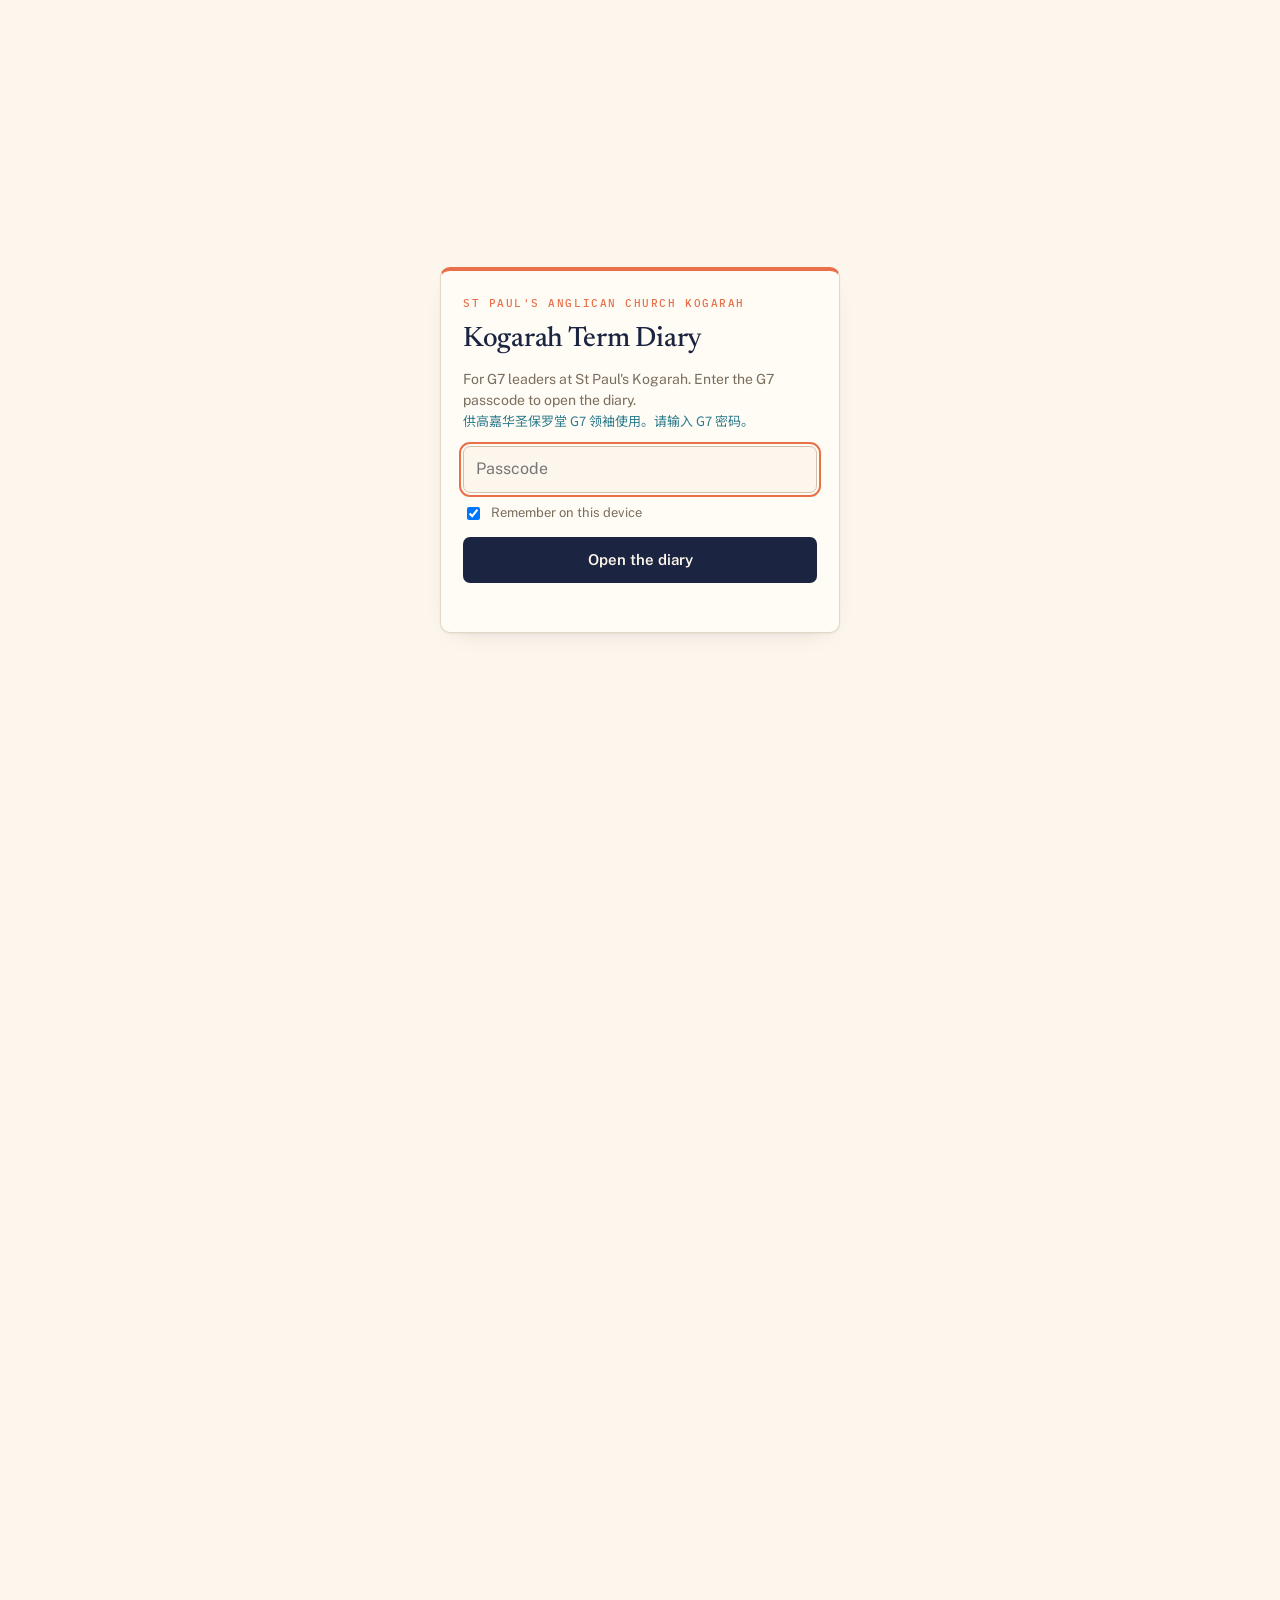
==== commit 203112ad: "update" ====
--- a/calendar.html
+++ b/calendar.html
@@ -355,6 +355,9 @@
 .viewbar button:last-child{border-right:none}
 .viewbar button[aria-pressed="true"]{background:var(--ink);color:var(--ground)}
 .viewbar button:hover[aria-pressed="false"]{color:var(--coral)}
+.pastbar{display:flex;justify-content:center;margin:4px 0 18px}
+.pastbtn{font-family:var(--mono);font-size:10.5px;letter-spacing:.08em;text-transform:uppercase;background:var(--surface);border:1px solid var(--line-strong);color:var(--muted);border-radius:7px;padding:6px 14px;cursor:pointer;line-height:1.4}
+.pastbtn:hover,.pastbtn:focus-visible{color:var(--coral);border-color:var(--coral)}
 .mcal{margin-bottom:30px}
 .mcal-head{display:flex;align-items:baseline;gap:12px;flex-wrap:wrap;margin-bottom:8px}
 .mcal-head h3{font-size:19px}
@@ -779,7 +782,7 @@
 function esc(t){return String(t==null?"":t).replace(/[&<>"]/g,c=>({"&":"&amp;","<":"&lt;",">":"&gt;",'"':"&quot;"}[c]));}
 
 /* ======================= LANGUAGE ======================= */
-const ZH = {"Year Planner": "年度计划", "Lock": "锁定", "Delete this event for everyone": "为所有人删除此聚会", "Delete?": "删除？", "Not in the planner yet": "尚未加入计划", "Add them to the planner": "加入年度计划", "Saving…": "保存中…", "Not saved": "未保存", "Offline — showing the last copy": "离线——显示最近的版本", "Enter the passcode.": "请输入密码。", "Checking…": "验证中…", "Incorrect passcode. Please try again.": "密码不正确，请再试一次。", "Could not reach the diary. Check the connection.": "无法连接日程，请检查网络。", "Setup incomplete: the planner's database functions aren't there yet.": "设置未完成：计划的数据库函数尚未建立。", "Open the diary": "打开日程", "List": "列表", "Month": "月历", "Major": "重大", "Special": "特别", "Milestone": "里程碑", "Other": "其他", "Tap an item for the details": "点击项目查看详情", "157th Anniversary Combined Service": "157 周年堂庆联合崇拜", "Combined service. Jerry preaches in Mandarin; live interpreter into English on Auracast. Invite past members and friends.": "联合崇拜。Jerry 以普通话讲道；Auracast 提供英文即时传译。欢迎邀请旧会友与朋友。", "Live interpreter into Mandarin on Auracast. Translation feedback cards collected (structured evaluation).": "Auracast 提供普通话即时传译。收集传译意见卡（结构化评估）。", "All-together service, Communion Form 2. Jerry preaches in Mandarin; live interpreter into English on Auracast. Mid-Autumn guests especially welcome.": "全体联合崇拜，圣餐第二式。Jerry 以普通话讲道；Auracast 提供英文即时传译。特别欢迎中秋节的来宾。", "Praise & Glorify music": "赞美与荣耀 · 诗歌乐谱", "Q3 roster": "第三季轮值表", "Weekly": "每周", "Standing": "固定岗位", "Notes": "说明", "Close": "关闭", "Role": "岗位", "Vacant": "空缺", "Announcements every week": "每周报告事项", "Prayer points every week": "每周代祷事项", "Notes on this roster": "轮值表说明", "Service Type": "崇拜类型", "Bible Passage": "经文", "Preacher (Lang)": "讲员（语言）", "Host En": "英文主领", "Host Cn": "中文主领", "Translator": "传译", "Translation Plan": "传译安排", "Translation Desk": "传译台", "Musicians En": "英文乐手", "Songs En": "英文诗歌", "Musicians Cn": "中文乐手", "Songs Cn": "中文诗歌", "Bible Reading En": "英文读经", "Bible Reading Cn": "中文读经", "Prayer En": "英文祷告", "Prayer Cn": "中文祷告", "Announcements (this week)": "本周报告", "Prayer Points (this week)": "本周代祷", "Meet and Greet": "迎新", "Memory Verse / drama": "背诵经文／短剧", "Interview (after sermon)": "讲道后访谈", "AV En": "英文影音", "AV and Setup Chn": "中文影音与布置", "SPCC Hall Chairs Put Back": "礼堂椅子归位", "Welcome Collection Roll": "招待／奉献／点名", "Sunday Morning Tea": "主日茶点", "Kogarah Term Diary": "高嘉华教会学期日程", "St Paul's Anglican Church Kogarah · 57 Princes Highway": "高嘉华圣保罗堂 · 57 Princes Highway", "Term 4 2026 through to the start of 2027 — every Sunday, every G7 meeting, the Welcome Pathway running underneath, and the milestones we are working toward. Click any text to edit it; changes are saved for everyone.": "从 2026 年第四学期到 2027 年初——每个主日、每次 G7 团队聚会、贯穿其中的欢迎之路，以及我们正在努力达成的里程碑。点击任何文字即可编辑，改动会为所有人保存。", "Term 4 2026 through to the start of 2027 — every Sunday, every G7 meeting, the Welcome Pathway running underneath, and the milestones we are working toward.": "从 2026 年第四学期到 2027 年初——每个主日、每次 G7 团队聚会、贯穿其中的欢迎之路，以及我们正在努力达成的里程碑。", "G7 Kanban board": "G7 看板", "KOGCycle": "KOG 循环", "Oct 2026 – Feb 2027": "2026 年 10 月 – 2027 年 2 月", "Year B · Luke 1–8": "乙年 · 路加福音 1–8", "Next three weeks": "未来三周", "The diary": "日程", "Coral rail = special · ◻ board · ◎ cycle": "珊瑚色边＝特别聚会 · ◻ 看板 · ◎ 循环", "Welcome Pathway": "欢迎之路", "Where this term's work lands": "本学期事工的落点", "KOGCycle stages": "KOG 循环阶段", "Milestones": "里程碑", "Click a badge to change its status": "点击标记即可更改状态", "Who is responsible": "谁负责", "Names email · ◻ opens the board": "点名字发邮件 · ◻ 打开看板", "How the week runs": "每周的节奏", "Standing rhythm & agenda": "固定节奏与议程", "Weekly rhythm": "每周节奏", "Recurring, not listed day by day": "固定循环，不逐日列出", "Standing G7 agenda": "G7 固定议程", "Every team meeting, 2:00–3:30pm": "每次团队聚会，下午 2:00–3:30", "Meet the Minister lunch": "认识牧师午餐会", "12:00–1:30pm, church hall": "中午 12:00–1:30，教会礼堂", "Open items": "待办事项", "Carried from 19 September": "自 9 月 19 日延续", "Built from the 2026 Yearly Planner & the Q4 G7 schedule": "根据 2026 年度计划表与第四季 G7 日程编制", "God gathers us to build his house of prayer": "神招聚我们，建造祂祷告的殿", "Email the whole team": "发邮件给全队", "Their cards on the board": "看板上他们的卡片", "+ add an event": "＋ 添加聚会", "Owner": "负责", "Preacher": "讲员", "Psalm": "诗篇", "Engine": "引擎", "Note": "备注", "to confirm": "待确认", "passage to set": "待定经文", "add a note for this day": "为这一天添加备注", "event name": "聚会名称", "time / place": "时间／地点", "what this involves": "内容说明", "add a note": "添加备注", "Planned": "计划中", "Ready": "已就绪", "Done": "已完成", "Attempted": "已尝试", "In progress": "进行中", "Achieved": "已达成", "Not achieved": "未达成", "Hide this from the calendar": "从日历中隐藏", "Restore hidden items": "恢复已隐藏的项目", "hidden": "已隐藏", "today": "今天", "tomorrow": "明天", "passed": "已过", "days": "天", "day": "天", "Saved": "已保存", "Removed": "已删除", "Saved in this window only": "仅保存在此窗口", "Couldn't save — try again": "保存失败——请重试", "You don't have edit access": "你没有编辑权限", "Shared — everyone sees your edits": "共享——所有人都看得到你的修改", "Local only — changes stay in this window": "仅本地——改动只留在此窗口", "Read only": "只读", "Nothing special inside the next three weeks — the diary below picks up again after that.": "未来三周没有特别聚会——下方日程在那之后继续。", "Today": "今天", "days to the 75-household milestone": "天到 75 家庭里程碑", "75-household milestone date passed": "75 家庭里程碑日期已过", "events": "项", "event": "项", "A read-only copy for the leaders of St Paul's Kogarah. Edits are made in the working version; this page is refreshed from it.": "供高嘉华圣保罗堂各位领袖阅读的只读版本。编辑在工作版本中进行，本页面据此更新。", "Ordinary Sunday 27": "常年期第 27 主日", "Ordinary Sunday 28": "常年期第 28 主日", "Ordinary Sunday 29": "常年期第 29 主日", "Ordinary Sunday 30": "常年期第 30 主日", "Ordinary Sunday 31": "常年期第 31 主日", "Ordinary Sunday 32": "常年期第 32 主日", "Ordinary Sunday 33": "常年期第 33 主日", "Ordinary Sunday 2": "常年期第 2 主日", "Ordinary Sunday 3": "常年期第 3 主日", "Ordinary Sunday 4": "常年期第 4 主日", "Ordinary Sunday 5": "常年期第 5 主日", "Ordinary Sunday 6": "常年期第 6 主日", "Ordinary Sunday 7": "常年期第 7 主日", "Ordinary Sunday 8": "常年期第 8 主日", "King of the Universe": "基督普世君王日", "Advent 1": "将临期第一主日", "Advent 2": "将临期第二主日", "Advent 3": "将临期第三主日", "Advent 4": "将临期第四主日", "Saturday": "星期六", "Christmas Eve": "平安夜", "Christmas Day": "圣诞日", "Sunday after Christmas": "圣诞后主日", "End of the year": "年终", "Second Sunday after Christmas": "圣诞后第二主日", "First Sunday after Epiphany": "显现后第一主日", "Spring holidays": "春季假期", "Term 4 begins": "第四学期开始", "Term 4": "第四学期", "Summer holidays": "暑假", "Term 1": "第一学期", "Term 1 begins — confirm date": "第一学期开始——日期待确认", "JZ on leave": "JZ 休假", "DY summer leave begins": "DY 开始暑期休假", "DY on leave": "DY 休假", "Grow — going deep in the word and prayer": "增长——在话语与祷告中扎根", "Glorify — thanksgiving and pledging": "荣耀——感恩与认献", "Go and Glorify — Christmas": "差派与荣耀——圣诞", "Jerry": "Jerry", "David Y": "David Y", "Bishop Stead": "Stead 主教", "Luke 1–8": "路加福音 1–8", "Evangelistic": "布道", "Christmas": "圣诞", "Thanksgiving Psalms": "感恩诗篇", "Life Course (Integration)": "生命课程（融入）", "Invites (Contact)": "邀请（接触）", "Invites + Partnership Course": "邀请＋同工课程", "Christmas (Connect)": "圣诞（连结）", "First Contact": "初次接触", "Face to Face": "面对面", "Meet the Minister": "认识牧师", "Follow Up": "跟进", "Conversion/Baptism": "归主／洗礼", "Integration": "融入", "Church Life": "教会生活", "Grow & Serve": "成长与服事", "Send": "差派", "Step one": "第一步", "Step two": "第二步", "Step three": "第三步", "Step four": "第四步", "Welcome to Life": "生命课程", "Welcome Home": "回家欢迎", "Home Groups": "家庭小组", "Welcome to the Team": "加入服事", "Grow team": "增长团队", "Rector + Gregarious": "主任牧师＋关怀团队", "Giftedness team": "恩赐团队", "Life Course, Sundays 18 Oct – 15 Nov": "生命课程，10 月 18 日至 11 月 15 日主日", "Welcome Tent after every service": "每次崇拜后的欢迎站", "Welcome cards → ChurchSuite follow-up": "欢迎卡 → ChurchSuite 跟进", "Companion booklet at the back of church": "教会后方的同行手册", "Meet the Minister lunch, 11 Oct": "认识牧师午餐会，10 月 11 日", "Meet the Minister lunch, 1 Nov": "认识牧师午餐会，11 月 1 日", "Meet the Minister lunch, 6 Dec": "认识牧师午餐会，12 月 6 日", "Standard: greeted in two minutes, Meet the Minister within four weeks": "标准：两分钟内有人问候，四周内认识牧师", "Mandarin Bible Study, Sundays 10:30am": "普通话查经，主日上午 10:30", "KOGWomen English Growth Group, Sundays 10:30am": "KOG 姊妹英文成长小组，主日上午 10:30", "The Hut, Sundays 10:30am": "小屋小组，主日上午 10:30", "Mid-week mixed group — still to start": "周间混合小组——尚未开始", "Partnership Course, 29 Nov – 13 Dec": "同工课程，11 月 29 日至 12 月 13 日", "Baptism & Confirmation, 13 Dec": "洗礼与坚信礼，12 月 13 日", "Discovery Course — gifts and placement": "探索课程——恩赐与服事安排", "Leaders' training and safe ministry": "领袖培训与安全事工", "Combined Communion": "联合圣餐崇拜", "All-together service, Communion Form 2. Mid-Autumn guests especially welcome.": "全体联合崇拜，圣餐第二式。特别欢迎中秋节的来宾。", "Moved from 4 October. Guests drawn from welcome cards and ChurchSuite follow-up. Standard: greeted within two minutes, Meet the Minister within four weeks.": "由 10 月 4 日改至本日。来宾名单取自欢迎卡与 ChurchSuite 跟进。标准：两分钟内有人问候，四周内认识牧师。", "Guests drawn from welcome cards and ChurchSuite follow-up. Standard: greeted within two minutes, Meet the Minister within four weeks.": "来宾名单取自欢迎卡与 ChurchSuite 跟进。标准：两分钟内有人问候，四周内认识牧师。", "G7 Grow": "G7 增长团队", "Term 4 focus, KOGCircle and KOGPathway review, owners for the next step.": "第四学期焦点、KOG 循环与 KOG 路径检视、下一步的负责人。", "Duplicate Grow entry to resolve": "待处理的重复增长团队条目", "An older Grow entry sits at midday alongside the new 2:00pm meeting. Decide which stands and clear the other.": "旧的增长团队条目排在中午，与新的下午 2:00 聚会并存。请决定保留哪一个，并清除另一个。", "Keep one": "保留一个", "G7 Giftedness": "G7 恩赐团队", "Leadership and followership pipeline — mentors, coaches, trainers.": "领袖与跟随者培育管道——师友、教练、导师。", "Life Course begins": "生命课程开始", "The integration engine for this term. Five Sundays: 18 & 25 Oct, 1, 8 & 15 Nov.": "本学期的融入引擎。共五个主日：10 月 18、25 日，11 月 1、8、15 日。", "Hearts on Fire": "心火聚会", "Diocesan event. Carried from the yearly planner — confirm attendance and who is going.": "教区活动。取自年度计划表——请确认是否出席及由谁前往。", "G7 Glue": "G7 后勤团队", "Range to pass back Henry's address so he can be added to the invitation.": "请 Range 提供 Henry 的邮箱，以便将他加入邀请名单。", "Henry's email": "Henry 的邮箱", "Second of the three Q4 lunches. Next step offered: Home Group, Welcome to Life, or a place on a team.": "第四季三次午餐会中的第二次。提供的下一步：家庭小组、生命课程，或加入服事团队。", "G7 Gregarious": "G7 关怀团队", "Care and fellowship. Leave no one unloved at church.": "关怀与团契。不让教会中任何一人得不到爱。", "G7 Glorify": "G7 荣耀团队", "Last of the six Q4 team meetings. Thanksgiving and pledging season.": "第四季六次团队聚会中的最后一次。感恩与认献的季节。", "Life Course ends": "生命课程结束", "Move those who finished into a Home Group or the Partnership Course.": "带领完成课程的人进入家庭小组或同工课程。", "Afternoon deliberately clear": "下午刻意留白", "No lunch, no team meeting": "没有午餐会，没有团队聚会", "A breather before Advent. Kept clear on purpose — don't fill it.": "将临期前的喘息。刻意留白——请勿安排。", "G7 Go": "G7 差派团队", "Christmas invitations and sending. Local outreach targets for the summer.": "圣诞邀请与差派。暑期本地外展的目标。", "Partnership Course begins": "同工课程开始", "Runs into Baptism / Confirmation Sunday on 13 December.": "一直延续到 12 月 13 日的洗礼／坚信礼主日。", "Last lunch of the year. Anyone who should be baptised or confirmed on 13 Dec needs to be named here.": "本年最后一次午餐会。凡预备在 12 月 13 日受洗或坚信的人，都要在此提名。", "Baptism & Confirmation Sunday": "洗礼与坚信礼主日", "The pathway's visible end point this year. Candidates confirmed at the 6 Dec lunch; liturgy, certificates and photographer to arrange.": "本年度欢迎之路看得见的终点。候选人在 12 月 6 日午餐会确定；礼文、证书与摄影需安排。", "Christmas Eve service": "平安夜崇拜", "The year's widest front door. Invitations go out from 22 November.": "全年最宽的大门。邀请自 11 月 22 日开始发出。", "Christmas Day service": "圣诞日崇拜", "Family service. Jerry preaching; David on summer leave.": "家庭崇拜。Jerry 讲道；David 暑期休假。", "75 households — milestone falls due": "75 家庭——里程碑到期", "The mid-ground milestone all six G7 teams serve: 75 households serving densely across three congregations. Count it, name it, give thanks for it.": "六个 G7 团队共同服事的中期里程碑：75 个家庭在三堂会中密集服事。数点它、说出它、为它感恩。", "Confirm 2027 NSW term dates": "确认 2027 年新州学期日期", "Term 1 2027 start date is a placeholder. Check against the Department calendar and roll the planner forward.": "2027 年第一学期开学日期仍是暂定。请对照教育部日历核实，并将计划表往前推进。", "Vision Sunday — to confirm": "异象主日——待确认", "Carried from the 2026 pattern (Vision Sunday fell on the first Sunday in February). Confirm, or move.": "沿用 2026 年的安排（异象主日在二月第一个主日）。请确认或改期。", "Commission Sunday — to confirm": "差遣主日——待确认", "Carried from the 2026 pattern. Commissioning of team members for the new year.": "沿用 2026 年的安排。为新一年的团队同工举行差遣。", "All day": "全日", "Evening": "晚上", "Morning": "上午", "9:00am": "上午 9:00", "9:00am · Bishop Stead preaching": "上午 9:00 · Stead 主教讲道", "12:00–1:30pm · church hall": "中午 12:00–1:30 · 教会礼堂", "2:00–3:30pm · 57 Princes Hwy": "下午 2:00–3:30 · 57 Princes Hwy", "12:00pm · 17a Banks St Monterey": "中午 12:00 · 17a Banks St Monterey", "Sundays through 15 Nov": "主日，直到 11 月 15 日", "Sundays through 13 Dec": "主日，直到 12 月 13 日", "After the service": "崇拜后", "Before Christmas": "圣诞节前", "31 December 2026": "2026 年 12 月 31 日", "Foreground — 90 days": "近景——90 天", "31 March 2026": "2026 年 3 月 31 日", "Action initiatives": "行动方案", "Foreground — mid-year": "近景——年中", "30 June 2026": "2026 年 6 月 30 日", "The four named milestones": "四个既定里程碑", "Gained along the way — 2026": "沿途所得——2026", "Not on the original chart, but done": "不在原图表上，但已完成", "Mid-ground — 1 year": "中景——一年", "The milestone all six teams serve": "六个团队共同服事的里程碑", "On the horizon — starting": "在望——即将开始", "Three new works planned": "计划中的三项新事工", "Background — 3 years": "远景——三年", "31 December 2028": "2028 年 12 月 31 日", "Where the shape of the church changes": "教会形态改变之处", "Beyond the horizon — 10 years": "地平线之外——十年", "31 December 2035": "2035 年 12 月 31 日", "500 households": "500 个家庭", "by": "截至", "Youth Group / Young Adults reset": "青年团／青成团重整", "KOGYouth and the young adults group restructured. Growth group studies now running on their own cycle.": "KOG 青年与青成小组已重整。成长小组查经现已按自己的周期运作。", "Meet the Minister reset": "认识牧师重整", "Now a standing monthly lunch with a fixed running order — three scheduled for Q4 alone.": "现已成为每月固定的午餐会，流程固定——单是第四季就安排了三次。", "Easy English class": "简易英语班", "Listed as an initiative on the KOG charts. Status to confirm.": "列于 KOG 图表上的行动方案。状态待确认。", "St Paul's Pantry": "圣保罗食物库", "9:15 Service Launch": "9:15 崇拜启动", "Restructured 9:15 service launched, with service-leader training and supporting documentation built around it.": "重整后的 9:15 崇拜已启动，并围绕它建立了主领培训与配套文件。", "Welcome to Life ministries": "生命课程事工", "Pathway naming settled in September; the Life Course runs 18 Oct – 15 Nov as this term's integration engine.": "欢迎之路的名称已于九月定案；生命课程于 10 月 18 日至 11 月 15 日举行，作为本学期的融入引擎。", "PAWS Project completion": "PAWS 项目完成", "Named on the KOG charts as a mid-year milestone. Status to confirm.": "在 KOG 图表上列为年中里程碑。状态待确认。", "SRE Fund Launch": "圣经科基金启动", "St Paul's Scripture Fund established, Parish Council approved, tax-deductible, brochure printed. BSB 032-257, account 726655.": "圣保罗圣经科基金已设立，堂议会批准，可作税务扣减，宣传单张已印制。BSB 032-257，账户 726655。", "Welcome Pathway naming agreed": "欢迎之路名称定案", "Welcome to Life → Welcome Home → Home Groups → Welcome to the Team, replacing the old Discover/Discovery/Growth Group terminology. Home Groups 家庭小组 standardised.": "生命课程 → 回家欢迎 → 家庭小组 → 加入服事，取代旧有的 Discover／Discovery／成长小组用语。家庭小组为统一用词。", "Grow ministry Kanban": "增长事工看板", "Action items from the most recent Grow meeting, covering KOGMini, KOGKids, KOGYouth, English and Chinese Home Groups, and Leaders' Training.": "最近一次增长团队聚会的行动事项，涵盖 KOGMini、KOGKids、KOG 青年、中英文家庭小组，以及领袖培训。", "G7 six-team Q4 cycle scheduled": "G7 六队第四季循环已排定", "All six teams meeting between 11 October and 15 November, with a standing agenda and one shared milestone.": "六个团队于 10 月 11 日至 11 月 15 日之间聚会，议程固定，共享一个里程碑。", "Father's Day outreach": "父亲节外展", "6 September 2026. Invitation pack, promotional material and follow-up built around it.": "2026 年 9 月 6 日。围绕它制作了邀请包、宣传材料与跟进方案。", "Mid-Autumn Festival Sunday": "中秋节主日", "27 September 2026, Mandarin-led. Guests carried into the 4 October combined Communion.": "2026 年 9 月 27 日，以普通话主领。来宾延续至 10 月 4 日的联合圣餐崇拜。", "Live translation and surtitle desk": "即时传译与字幕台", "Translation receivers at the desk each week; surtitle run-through documented.": "每周在服务台提供传译接收器；字幕流程已记录成文。", "SRE teachers at Bayside High": "Bayside 中学圣经科教师", "Recruitment active. Funded through the Scripture Fund.": "招募进行中。经费由圣经科基金支持。", "Monthly bilingual Companion booklet": "每月双语同行手册", "A5, English / Traditional Chinese / Simplified Chinese, produced monthly from a master template.": "A5 尺寸，英文／繁体中文／简体中文，每月按母版制作。", "75 households serving densely": "75 个家庭密集服事", "Across three congregations and fellowships. This is the number every G7 team's Term 4 focus rolls up into.": "跨越三个堂会与团契。每个 G7 团队第四学期的焦点最终都汇入这个数字。", "Mid-week mixed Home Group": "周间混合家庭小组", "The gap in the Home Groups step of the pathway.": "欢迎之路中家庭小组一环的缺口。", "KOGMen restarted monthly": "KOG 弟兄会每月重启", "Men's ministry, with its own branding already drafted.": "弟兄事工，品牌设计已有初稿。", "Music Ministries group": "音乐事工小组", "Brings the music team under the Glorify umbrella properly.": "让音乐团队正式归入荣耀团队之下。", "Five congregations": "五个堂会", "Up from three.": "由三个增加。", "Three full-time staff": "三位全职同工", "Five MT&D / Youthworks trainees": "五位 MT&D／Youthworks 实习生", "Three full classrooms of KOGKids": "三个满额的 KOGKids 教室", "500 households across 10 fellowships": "500 个家庭，分布于 10 个团契", "Visitors welcomed warmly at the front gate. Members gladly sharing testimonies of ten years of God's goodness. 10% of members sent to new ministries. (The KOG charts carry a typo here — one slide reads 2036; the stated horizon is 31/12/2035.)": "来宾在校门口得到热情欢迎。会众乐意分享神十年恩慈的见证。十分之一的会众被差往新的事工。（KOG 图表此处有笔误——其中一页写作 2036；所述的时限是 2035 年 12 月 31 日。）", "Glorify": "荣耀", "Grow": "增长", "Go": "差派", "Giftedness": "恩赐", "Gregarious": "关怀", "Glue": "后勤", "Governance": "治理", "Rector": "主任牧师", "Assistant Minister": "助理牧师", "Jerry preaches across the term and takes the Christmas services while David is on summer leave. Sits on the Glorify, Grow, Go and Gregarious teams.": "Jerry 在本学期多次讲道，并在 David 暑期休假期间主领圣诞节各堂崇拜。他参与荣耀、增长、差派与关怀团队。", "By faith, produce a time of active engagement between our Lord and his people — the cardiovascular system.": "凭信心，营造主与祂子民之间活泼相交的时刻——心血管系统。", "Provide effective tools for groups to engage in God's word — discipling, teaching, rebuking, correcting, training.": "为小组提供有效工具，投入神的话语——门训、教导、责备、纠正、操练。", "Joyfully point people to Jesus, and send people out to start or join other Bible-believing churches.": "喜乐地引人归向耶稣，并差派弟兄姊妹开拓或加入其他信靠圣经的教会。", "A clear leadership and followership pipeline — mentors, coaches and trainers helping individuals grow.": "建立清晰的领袖与跟随者培育管道——以师友、教练和导师帮助每个人成长。", "Care for those in need and foster constructive Christian fellowship. Leave no one unloved at church.": "关怀有需要的人，建立造就人的基督徒团契。不让教会中任何一人得不到爱。", "Support the other G7 teams, especially administration and property maintenance.": "支援其他 G7 团队，尤其在行政与物业维护方面。", "Govern the financial and property affairs of the parish as good stewards. Meets with Parish Council, Friday nights.": "作忠心的管家，治理堂区的财务与物业。逢周五晚与堂议会一同开会。", "David is on every team and is the organiser of every invitation.": "David 参与每一个团队，并负责发出所有邀请。", "Wardens & Parish Council": "教区委员与堂议会", "No address on file": "档案中没有邮箱", "Sun 9:00am": "主日 上午9:00", "Sun 10:30am": "主日 上午10:30", "Mon 2:00pm": "周一 下午2:00", "Mon 3:30pm": "周一 下午3:30", "Tue 9:30am": "周二 上午9:30", "Tue 8:30pm": "周二 晚上8:30", "Fri evening": "周五晚上", "Sat 3:30pm": "周六 下午3:30", "Generations Bilingual Service": "世代双语崇拜", "Main gathering, translation receivers at the desk": "主要聚会，服务台提供传译接收器", "KOG Junior · KOG Youth": "KOG 儿童 · KOG 青年", "Church hall and classrooms": "教会礼堂与教室", "Mandarin Bible Study · KOGWomen · The Hut": "普通话查经 · KOG 姊妹 · 小屋小组", "Three Home Groups running in parallel": "三个家庭小组同时进行", "Kogarah Primary SRE": "高嘉华小学圣经科", "David teaching": "David 任教", "KOGWorx": "KOG 工作坊", "Working bee and property": "义工日与物业维护", "Integricare Play Group": "Integricare 亲子小组", "Church hall — Rea Kay, 9567 4977": "教会礼堂——Rea Kay，9567 4977", "SPCK Prayer Meeting 祷告会": "SPCK 祷告会", "Online, Range convening": "线上进行，Range 召集", "Parish Council": "堂议会", "Governance team — not scheduled on Sunday afternoons": "治理团队——不安排在主日下午", "Music rehearsal": "诗歌排练", "Auxiliary hall": "副堂", "Opening prayer": "开始祷告", "Devotion": "灵修分享", "KOGCircle": "KOG 循环", "where our people actually are": "我们的人实际身处何处", "KOGPathway": "KOG 路径", "First Contact / Face to Face / Meet the Minister / Integration / Church Life / Grow & Serve": "初次接触／面对面／认识牧师／融入／教会生活／成长与服事", "The team's own Term 4 focus": "团队自己的第四学期焦点", "Goals for the next step on the pathway": "路径上下一步的目标", "Actionable steps and owners": "可执行的步骤与负责人", "Closing prayer": "结束祷告", "Welcome and grace": "欢迎与谢饭祷告", "Lunch together": "一同午餐", "Our story": "我们的故事", "God gathers us at St Paul's Kogarah to build and to cultivate his house of prayer, which lives and breathes the gospel of Jesus Christ": "神在高嘉华圣保罗堂招聚我们，建造并培育祂祷告的殿，这殿以耶稣基督的福音为生命气息", "Their story": "他们的故事", "how they came, what they are looking for": "他们如何来到，他们在寻找什么", "Next step": "下一步", "Home Group, Welcome to Life, or a place on a team": "家庭小组、生命课程，或加入服事团队", "Prayer": "祷告", "Henry's email address, to be passed back by Range, so he can be added to the 25 October Glue invitation.": "Henry 的邮箱地址，请 Range 提供，以便将他加入 10 月 25 日后勤团队的邀请。", "A duplicate “Grow” entry sits on 11 October at 12:00pm (17a Banks Street, Monterey) alongside the new 2:00pm meeting — keep one.": "10 月 11 日中午 12:00（17a Banks Street, Monterey）有一个重复的「增长」条目，与新的下午 2:00 聚会并存——请保留其一。", "Apologies to send: Lucy (removed from Go), Mark Qin (removed from Gregarious) and En Bo (moved from Gregarious to Go).": "需要致歉：Lucy（已从差派团队移出）、Mark Qin（已从关怀团队移出）、En Bo（由关怀团队转入差派团队）。", "Chinese songs are blank right across the Q3 roster, and English songs for 22 and 29 November are still to be set.": "第三季轮值表中的中文诗歌仍然全部空白，11 月 22 日和 29 日的英文诗歌也尚未确定。", "PAWS Project and Easy English class both need a status before the year is counted.": "PAWS 项目与简易英语班都需要在年终结算前确定状态。", "The Kanban board has no per-team web address, so a team chip here opens the whole board — use its Team filter once you land. Worth adding ?team= to the board if this gets used often.": "看板没有按团队区分的网址，因此这里的团队标记会打开整个看板——到达后请使用其团队筛选。若经常使用，值得在看板加上 ?team= 参数。", "Range": "Range", "David": "David", "Music team": "音乐团队"};
+const ZH = {"Show earlier dates": "显示较早的日期", "Hide earlier dates": "隐藏较早的日期", "Year Planner": "年度计划", "Lock": "锁定", "Delete this event for everyone": "为所有人删除此聚会", "Delete?": "删除？", "Not in the planner yet": "尚未加入计划", "Add them to the planner": "加入年度计划", "Saving…": "保存中…", "Not saved": "未保存", "Offline — showing the last copy": "离线——显示最近的版本", "Enter the passcode.": "请输入密码。", "Checking…": "验证中…", "Incorrect passcode. Please try again.": "密码不正确，请再试一次。", "Could not reach the diary. Check the connection.": "无法连接日程，请检查网络。", "Setup incomplete: the planner's database functions aren't there yet.": "设置未完成：计划的数据库函数尚未建立。", "Open the diary": "打开日程", "List": "列表", "Month": "月历", "Major": "重大", "Special": "特别", "Milestone": "里程碑", "Other": "其他", "Tap an item for the details": "点击项目查看详情", "157th Anniversary Combined Service": "157 周年堂庆联合崇拜", "Combined service. Jerry preaches in Mandarin; live interpreter into English on Auracast. Invite past members and friends.": "联合崇拜。Jerry 以普通话讲道；Auracast 提供英文即时传译。欢迎邀请旧会友与朋友。", "Live interpreter into Mandarin on Auracast. Translation feedback cards collected (structured evaluation).": "Auracast 提供普通话即时传译。收集传译意见卡（结构化评估）。", "All-together service, Communion Form 2. Jerry preaches in Mandarin; live interpreter into English on Auracast. Mid-Autumn guests especially welcome.": "全体联合崇拜，圣餐第二式。Jerry 以普通话讲道；Auracast 提供英文即时传译。特别欢迎中秋节的来宾。", "Praise & Glorify music": "赞美与荣耀 · 诗歌乐谱", "Q3 roster": "第三季轮值表", "Weekly": "每周", "Standing": "固定岗位", "Notes": "说明", "Close": "关闭", "Role": "岗位", "Vacant": "空缺", "Announcements every week": "每周报告事项", "Prayer points every week": "每周代祷事项", "Notes on this roster": "轮值表说明", "Service Type": "崇拜类型", "Bible Passage": "经文", "Preacher (Lang)": "讲员（语言）", "Host En": "英文主领", "Host Cn": "中文主领", "Translator": "传译", "Translation Plan": "传译安排", "Translation Desk": "传译台", "Musicians En": "英文乐手", "Songs En": "英文诗歌", "Musicians Cn": "中文乐手", "Songs Cn": "中文诗歌", "Bible Reading En": "英文读经", "Bible Reading Cn": "中文读经", "Prayer En": "英文祷告", "Prayer Cn": "中文祷告", "Announcements (this week)": "本周报告", "Prayer Points (this week)": "本周代祷", "Meet and Greet": "迎新", "Memory Verse / drama": "背诵经文／短剧", "Interview (after sermon)": "讲道后访谈", "AV En": "英文影音", "AV and Setup Chn": "中文影音与布置", "SPCC Hall Chairs Put Back": "礼堂椅子归位", "Welcome Collection Roll": "招待／奉献／点名", "Sunday Morning Tea": "主日茶点", "Kogarah Term Diary": "高嘉华教会学期日程", "St Paul's Anglican Church Kogarah · 57 Princes Highway": "高嘉华圣保罗堂 · 57 Princes Highway", "Term 4 2026 through to the start of 2027 — every Sunday, every G7 meeting, the Welcome Pathway running underneath, and the milestones we are working toward. Click any text to edit it; changes are saved for everyone.": "从 2026 年第四学期到 2027 年初——每个主日、每次 G7 团队聚会、贯穿其中的欢迎之路，以及我们正在努力达成的里程碑。点击任何文字即可编辑，改动会为所有人保存。", "Term 4 2026 through to the start of 2027 — every Sunday, every G7 meeting, the Welcome Pathway running underneath, and the milestones we are working toward.": "从 2026 年第四学期到 2027 年初——每个主日、每次 G7 团队聚会、贯穿其中的欢迎之路，以及我们正在努力达成的里程碑。", "G7 Kanban board": "G7 看板", "KOGCycle": "KOG 循环", "Oct 2026 – Feb 2027": "2026 年 10 月 – 2027 年 2 月", "Year B · Luke 1–8": "乙年 · 路加福音 1–8", "Next three weeks": "未来三周", "The diary": "日程", "Coral rail = special · ◻ board · ◎ cycle": "珊瑚色边＝特别聚会 · ◻ 看板 · ◎ 循环", "Welcome Pathway": "欢迎之路", "Where this term's work lands": "本学期事工的落点", "KOGCycle stages": "KOG 循环阶段", "Milestones": "里程碑", "Click a badge to change its status": "点击标记即可更改状态", "Who is responsible": "谁负责", "Names email · ◻ opens the board": "点名字发邮件 · ◻ 打开看板", "How the week runs": "每周的节奏", "Standing rhythm & agenda": "固定节奏与议程", "Weekly rhythm": "每周节奏", "Recurring, not listed day by day": "固定循环，不逐日列出", "Standing G7 agenda": "G7 固定议程", "Every team meeting, 2:00–3:30pm": "每次团队聚会，下午 2:00–3:30", "Meet the Minister lunch": "认识牧师午餐会", "12:00–1:30pm, church hall": "中午 12:00–1:30，教会礼堂", "Open items": "待办事项", "Carried from 19 September": "自 9 月 19 日延续", "Built from the 2026 Yearly Planner & the Q4 G7 schedule": "根据 2026 年度计划表与第四季 G7 日程编制", "God gathers us to build his house of prayer": "神招聚我们，建造祂祷告的殿", "Email the whole team": "发邮件给全队", "Their cards on the board": "看板上他们的卡片", "+ add an event": "＋ 添加聚会", "Owner": "负责", "Preacher": "讲员", "Psalm": "诗篇", "Engine": "引擎", "Note": "备注", "to confirm": "待确认", "passage to set": "待定经文", "add a note for this day": "为这一天添加备注", "event name": "聚会名称", "time / place": "时间／地点", "what this involves": "内容说明", "add a note": "添加备注", "Planned": "计划中", "Ready": "已就绪", "Done": "已完成", "Attempted": "已尝试", "In progress": "进行中", "Achieved": "已达成", "Not achieved": "未达成", "Hide this from the calendar": "从日历中隐藏", "Restore hidden items": "恢复已隐藏的项目", "hidden": "已隐藏", "today": "今天", "tomorrow": "明天", "passed": "已过", "days": "天", "day": "天", "Saved": "已保存", "Removed": "已删除", "Saved in this window only": "仅保存在此窗口", "Couldn't save — try again": "保存失败——请重试", "You don't have edit access": "你没有编辑权限", "Shared — everyone sees your edits": "共享——所有人都看得到你的修改", "Local only — changes stay in this window": "仅本地——改动只留在此窗口", "Read only": "只读", "Nothing special inside the next three weeks — the diary below picks up again after that.": "未来三周没有特别聚会——下方日程在那之后继续。", "Today": "今天", "days to the 75-household milestone": "天到 75 家庭里程碑", "75-household milestone date passed": "75 家庭里程碑日期已过", "events": "项", "event": "项", "A read-only copy for the leaders of St Paul's Kogarah. Edits are made in the working version; this page is refreshed from it.": "供高嘉华圣保罗堂各位领袖阅读的只读版本。编辑在工作版本中进行，本页面据此更新。", "Ordinary Sunday 27": "常年期第 27 主日", "Ordinary Sunday 28": "常年期第 28 主日", "Ordinary Sunday 29": "常年期第 29 主日", "Ordinary Sunday 30": "常年期第 30 主日", "Ordinary Sunday 31": "常年期第 31 主日", "Ordinary Sunday 32": "常年期第 32 主日", "Ordinary Sunday 33": "常年期第 33 主日", "Ordinary Sunday 2": "常年期第 2 主日", "Ordinary Sunday 3": "常年期第 3 主日", "Ordinary Sunday 4": "常年期第 4 主日", "Ordinary Sunday 5": "常年期第 5 主日", "Ordinary Sunday 6": "常年期第 6 主日", "Ordinary Sunday 7": "常年期第 7 主日", "Ordinary Sunday 8": "常年期第 8 主日", "King of the Universe": "基督普世君王日", "Advent 1": "将临期第一主日", "Advent 2": "将临期第二主日", "Advent 3": "将临期第三主日", "Advent 4": "将临期第四主日", "Saturday": "星期六", "Christmas Eve": "平安夜", "Christmas Day": "圣诞日", "Sunday after Christmas": "圣诞后主日", "End of the year": "年终", "Second Sunday after Christmas": "圣诞后第二主日", "First Sunday after Epiphany": "显现后第一主日", "Spring holidays": "春季假期", "Term 4 begins": "第四学期开始", "Term 4": "第四学期", "Summer holidays": "暑假", "Term 1": "第一学期", "Term 1 begins — confirm date": "第一学期开始——日期待确认", "JZ on leave": "JZ 休假", "DY summer leave begins": "DY 开始暑期休假", "DY on leave": "DY 休假", "Grow — going deep in the word and prayer": "增长——在话语与祷告中扎根", "Glorify — thanksgiving and pledging": "荣耀——感恩与认献", "Go and Glorify — Christmas": "差派与荣耀——圣诞", "Jerry": "Jerry", "David Y": "David Y", "Bishop Stead": "Stead 主教", "Luke 1–8": "路加福音 1–8", "Evangelistic": "布道", "Christmas": "圣诞", "Thanksgiving Psalms": "感恩诗篇", "Life Course (Integration)": "生命课程（融入）", "Invites (Contact)": "邀请（接触）", "Invites + Partnership Course": "邀请＋同工课程", "Christmas (Connect)": "圣诞（连结）", "First Contact": "初次接触", "Face to Face": "面对面", "Meet the Minister": "认识牧师", "Follow Up": "跟进", "Conversion/Baptism": "归主／洗礼", "Integration": "融入", "Church Life": "教会生活", "Grow & Serve": "成长与服事", "Send": "差派", "Step one": "第一步", "Step two": "第二步", "Step three": "第三步", "Step four": "第四步", "Welcome to Life": "生命课程", "Welcome Home": "回家欢迎", "Home Groups": "家庭小组", "Welcome to the Team": "加入服事", "Grow team": "增长团队", "Rector + Gregarious": "主任牧师＋关怀团队", "Giftedness team": "恩赐团队", "Life Course, Sundays 18 Oct – 15 Nov": "生命课程，10 月 18 日至 11 月 15 日主日", "Welcome Tent after every service": "每次崇拜后的欢迎站", "Welcome cards → ChurchSuite follow-up": "欢迎卡 → ChurchSuite 跟进", "Companion booklet at the back of church": "教会后方的同行手册", "Meet the Minister lunch, 11 Oct": "认识牧师午餐会，10 月 11 日", "Meet the Minister lunch, 1 Nov": "认识牧师午餐会，11 月 1 日", "Meet the Minister lunch, 6 Dec": "认识牧师午餐会，12 月 6 日", "Standard: greeted in two minutes, Meet the Minister within four weeks": "标准：两分钟内有人问候，四周内认识牧师", "Mandarin Bible Study, Sundays 10:30am": "普通话查经，主日上午 10:30", "KOGWomen English Growth Group, Sundays 10:30am": "KOG 姊妹英文成长小组，主日上午 10:30", "The Hut, Sundays 10:30am": "小屋小组，主日上午 10:30", "Mid-week mixed group — still to start": "周间混合小组——尚未开始", "Partnership Course, 29 Nov – 13 Dec": "同工课程，11 月 29 日至 12 月 13 日", "Baptism & Confirmation, 13 Dec": "洗礼与坚信礼，12 月 13 日", "Discovery Course — gifts and placement": "探索课程——恩赐与服事安排", "Leaders' training and safe ministry": "领袖培训与安全事工", "Combined Communion": "联合圣餐崇拜", "All-together service, Communion Form 2. Mid-Autumn guests especially welcome.": "全体联合崇拜，圣餐第二式。特别欢迎中秋节的来宾。", "Moved from 4 October. Guests drawn from welcome cards and ChurchSuite follow-up. Standard: greeted within two minutes, Meet the Minister within four weeks.": "由 10 月 4 日改至本日。来宾名单取自欢迎卡与 ChurchSuite 跟进。标准：两分钟内有人问候，四周内认识牧师。", "Guests drawn from welcome cards and ChurchSuite follow-up. Standard: greeted within two minutes, Meet the Minister within four weeks.": "来宾名单取自欢迎卡与 ChurchSuite 跟进。标准：两分钟内有人问候，四周内认识牧师。", "G7 Grow": "G7 增长团队", "Term 4 focus, KOGCircle and KOGPathway review, owners for the next step.": "第四学期焦点、KOG 循环与 KOG 路径检视、下一步的负责人。", "Duplicate Grow entry to resolve": "待处理的重复增长团队条目", "An older Grow entry sits at midday alongside the new 2:00pm meeting. Decide which stands and clear the other.": "旧的增长团队条目排在中午，与新的下午 2:00 聚会并存。请决定保留哪一个，并清除另一个。", "Keep one": "保留一个", "G7 Giftedness": "G7 恩赐团队", "Leadership and followership pipeline — mentors, coaches, trainers.": "领袖与跟随者培育管道——师友、教练、导师。", "Life Course begins": "生命课程开始", "The integration engine for this term. Five Sundays: 18 & 25 Oct, 1, 8 & 15 Nov.": "本学期的融入引擎。共五个主日：10 月 18、25 日，11 月 1、8、15 日。", "Hearts on Fire": "心火聚会", "Diocesan event. Carried from the yearly planner — confirm attendance and who is going.": "教区活动。取自年度计划表——请确认是否出席及由谁前往。", "G7 Glue": "G7 后勤团队", "Range to pass back Henry's address so he can be added to the invitation.": "请 Range 提供 Henry 的邮箱，以便将他加入邀请名单。", "Henry's email": "Henry 的邮箱", "Second of the three Q4 lunches. Next step offered: Home Group, Welcome to Life, or a place on a team.": "第四季三次午餐会中的第二次。提供的下一步：家庭小组、生命课程，或加入服事团队。", "G7 Gregarious": "G7 关怀团队", "Care and fellowship. Leave no one unloved at church.": "关怀与团契。不让教会中任何一人得不到爱。", "G7 Glorify": "G7 荣耀团队", "Last of the six Q4 team meetings. Thanksgiving and pledging season.": "第四季六次团队聚会中的最后一次。感恩与认献的季节。", "Life Course ends": "生命课程结束", "Move those who finished into a Home Group or the Partnership Course.": "带领完成课程的人进入家庭小组或同工课程。", "Afternoon deliberately clear": "下午刻意留白", "No lunch, no team meeting": "没有午餐会，没有团队聚会", "A breather before Advent. Kept clear on purpose — don't fill it.": "将临期前的喘息。刻意留白——请勿安排。", "G7 Go": "G7 差派团队", "Christmas invitations and sending. Local outreach targets for the summer.": "圣诞邀请与差派。暑期本地外展的目标。", "Partnership Course begins": "同工课程开始", "Runs into Baptism / Confirmation Sunday on 13 December.": "一直延续到 12 月 13 日的洗礼／坚信礼主日。", "Last lunch of the year. Anyone who should be baptised or confirmed on 13 Dec needs to be named here.": "本年最后一次午餐会。凡预备在 12 月 13 日受洗或坚信的人，都要在此提名。", "Baptism & Confirmation Sunday": "洗礼与坚信礼主日", "The pathway's visible end point this year. Candidates confirmed at the 6 Dec lunch; liturgy, certificates and photographer to arrange.": "本年度欢迎之路看得见的终点。候选人在 12 月 6 日午餐会确定；礼文、证书与摄影需安排。", "Christmas Eve service": "平安夜崇拜", "The year's widest front door. Invitations go out from 22 November.": "全年最宽的大门。邀请自 11 月 22 日开始发出。", "Christmas Day service": "圣诞日崇拜", "Family service. Jerry preaching; David on summer leave.": "家庭崇拜。Jerry 讲道；David 暑期休假。", "75 households — milestone falls due": "75 家庭——里程碑到期", "The mid-ground milestone all six G7 teams serve: 75 households serving densely across three congregations. Count it, name it, give thanks for it.": "六个 G7 团队共同服事的中期里程碑：75 个家庭在三堂会中密集服事。数点它、说出它、为它感恩。", "Confirm 2027 NSW term dates": "确认 2027 年新州学期日期", "Term 1 2027 start date is a placeholder. Check against the Department calendar and roll the planner forward.": "2027 年第一学期开学日期仍是暂定。请对照教育部日历核实，并将计划表往前推进。", "Vision Sunday — to confirm": "异象主日——待确认", "Carried from the 2026 pattern (Vision Sunday fell on the first Sunday in February). Confirm, or move.": "沿用 2026 年的安排（异象主日在二月第一个主日）。请确认或改期。", "Commission Sunday — to confirm": "差遣主日——待确认", "Carried from the 2026 pattern. Commissioning of team members for the new year.": "沿用 2026 年的安排。为新一年的团队同工举行差遣。", "All day": "全日", "Evening": "晚上", "Morning": "上午", "9:00am": "上午 9:00", "9:00am · Bishop Stead preaching": "上午 9:00 · Stead 主教讲道", "12:00–1:30pm · church hall": "中午 12:00–1:30 · 教会礼堂", "2:00–3:30pm · 57 Princes Hwy": "下午 2:00–3:30 · 57 Princes Hwy", "12:00pm · 17a Banks St Monterey": "中午 12:00 · 17a Banks St Monterey", "Sundays through 15 Nov": "主日，直到 11 月 15 日", "Sundays through 13 Dec": "主日，直到 12 月 13 日", "After the service": "崇拜后", "Before Christmas": "圣诞节前", "31 December 2026": "2026 年 12 月 31 日", "Foreground — 90 days": "近景——90 天", "31 March 2026": "2026 年 3 月 31 日", "Action initiatives": "行动方案", "Foreground — mid-year": "近景——年中", "30 June 2026": "2026 年 6 月 30 日", "The four named milestones": "四个既定里程碑", "Gained along the way — 2026": "沿途所得——2026", "Not on the original chart, but done": "不在原图表上，但已完成", "Mid-ground — 1 year": "中景——一年", "The milestone all six teams serve": "六个团队共同服事的里程碑", "On the horizon — starting": "在望——即将开始", "Three new works planned": "计划中的三项新事工", "Background — 3 years": "远景——三年", "31 December 2028": "2028 年 12 月 31 日", "Where the shape of the church changes": "教会形态改变之处", "Beyond the horizon — 10 years": "地平线之外——十年", "31 December 2035": "2035 年 12 月 31 日", "500 households": "500 个家庭", "by": "截至", "Youth Group / Young Adults reset": "青年团／青成团重整", "KOGYouth and the young adults group restructured. Growth group studies now running on their own cycle.": "KOG 青年与青成小组已重整。成长小组查经现已按自己的周期运作。", "Meet the Minister reset": "认识牧师重整", "Now a standing monthly lunch with a fixed running order — three scheduled for Q4 alone.": "现已成为每月固定的午餐会，流程固定——单是第四季就安排了三次。", "Easy English class": "简易英语班", "Listed as an initiative on the KOG charts. Status to confirm.": "列于 KOG 图表上的行动方案。状态待确认。", "St Paul's Pantry": "圣保罗食物库", "9:15 Service Launch": "9:15 崇拜启动", "Restructured 9:15 service launched, with service-leader training and supporting documentation built around it.": "重整后的 9:15 崇拜已启动，并围绕它建立了主领培训与配套文件。", "Welcome to Life ministries": "生命课程事工", "Pathway naming settled in September; the Life Course runs 18 Oct – 15 Nov as this term's integration engine.": "欢迎之路的名称已于九月定案；生命课程于 10 月 18 日至 11 月 15 日举行，作为本学期的融入引擎。", "PAWS Project completion": "PAWS 项目完成", "Named on the KOG charts as a mid-year milestone. Status to confirm.": "在 KOG 图表上列为年中里程碑。状态待确认。", "SRE Fund Launch": "圣经科基金启动", "St Paul's Scripture Fund established, Parish Council approved, tax-deductible, brochure printed. BSB 032-257, account 726655.": "圣保罗圣经科基金已设立，堂议会批准，可作税务扣减，宣传单张已印制。BSB 032-257，账户 726655。", "Welcome Pathway naming agreed": "欢迎之路名称定案", "Welcome to Life → Welcome Home → Home Groups → Welcome to the Team, replacing the old Discover/Discovery/Growth Group terminology. Home Groups 家庭小组 standardised.": "生命课程 → 回家欢迎 → 家庭小组 → 加入服事，取代旧有的 Discover／Discovery／成长小组用语。家庭小组为统一用词。", "Grow ministry Kanban": "增长事工看板", "Action items from the most recent Grow meeting, covering KOGMini, KOGKids, KOGYouth, English and Chinese Home Groups, and Leaders' Training.": "最近一次增长团队聚会的行动事项，涵盖 KOGMini、KOGKids、KOG 青年、中英文家庭小组，以及领袖培训。", "G7 six-team Q4 cycle scheduled": "G7 六队第四季循环已排定", "All six teams meeting between 11 October and 15 November, with a standing agenda and one shared milestone.": "六个团队于 10 月 11 日至 11 月 15 日之间聚会，议程固定，共享一个里程碑。", "Father's Day outreach": "父亲节外展", "6 September 2026. Invitation pack, promotional material and follow-up built around it.": "2026 年 9 月 6 日。围绕它制作了邀请包、宣传材料与跟进方案。", "Mid-Autumn Festival Sunday": "中秋节主日", "27 September 2026, Mandarin-led. Guests carried into the 4 October combined Communion.": "2026 年 9 月 27 日，以普通话主领。来宾延续至 10 月 4 日的联合圣餐崇拜。", "Live translation and surtitle desk": "即时传译与字幕台", "Translation receivers at the desk each week; surtitle run-through documented.": "每周在服务台提供传译接收器；字幕流程已记录成文。", "SRE teachers at Bayside High": "Bayside 中学圣经科教师", "Recruitment active. Funded through the Scripture Fund.": "招募进行中。经费由圣经科基金支持。", "Monthly bilingual Companion booklet": "每月双语同行手册", "A5, English / Traditional Chinese / Simplified Chinese, produced monthly from a master template.": "A5 尺寸，英文／繁体中文／简体中文，每月按母版制作。", "75 households serving densely": "75 个家庭密集服事", "Across three congregations and fellowships. This is the number every G7 team's Term 4 focus rolls up into.": "跨越三个堂会与团契。每个 G7 团队第四学期的焦点最终都汇入这个数字。", "Mid-week mixed Home Group": "周间混合家庭小组", "The gap in the Home Groups step of the pathway.": "欢迎之路中家庭小组一环的缺口。", "KOGMen restarted monthly": "KOG 弟兄会每月重启", "Men's ministry, with its own branding already drafted.": "弟兄事工，品牌设计已有初稿。", "Music Ministries group": "音乐事工小组", "Brings the music team under the Glorify umbrella properly.": "让音乐团队正式归入荣耀团队之下。", "Five congregations": "五个堂会", "Up from three.": "由三个增加。", "Three full-time staff": "三位全职同工", "Five MT&D / Youthworks trainees": "五位 MT&D／Youthworks 实习生", "Three full classrooms of KOGKids": "三个满额的 KOGKids 教室", "500 households across 10 fellowships": "500 个家庭，分布于 10 个团契", "Visitors welcomed warmly at the front gate. Members gladly sharing testimonies of ten years of God's goodness. 10% of members sent to new ministries. (The KOG charts carry a typo here — one slide reads 2036; the stated horizon is 31/12/2035.)": "来宾在校门口得到热情欢迎。会众乐意分享神十年恩慈的见证。十分之一的会众被差往新的事工。（KOG 图表此处有笔误——其中一页写作 2036；所述的时限是 2035 年 12 月 31 日。）", "Glorify": "荣耀", "Grow": "增长", "Go": "差派", "Giftedness": "恩赐", "Gregarious": "关怀", "Glue": "后勤", "Governance": "治理", "Rector": "主任牧师", "Assistant Minister": "助理牧师", "Jerry preaches across the term and takes the Christmas services while David is on summer leave. Sits on the Glorify, Grow, Go and Gregarious teams.": "Jerry 在本学期多次讲道，并在 David 暑期休假期间主领圣诞节各堂崇拜。他参与荣耀、增长、差派与关怀团队。", "By faith, produce a time of active engagement between our Lord and his people — the cardiovascular system.": "凭信心，营造主与祂子民之间活泼相交的时刻——心血管系统。", "Provide effective tools for groups to engage in God's word — discipling, teaching, rebuking, correcting, training.": "为小组提供有效工具，投入神的话语——门训、教导、责备、纠正、操练。", "Joyfully point people to Jesus, and send people out to start or join other Bible-believing churches.": "喜乐地引人归向耶稣，并差派弟兄姊妹开拓或加入其他信靠圣经的教会。", "A clear leadership and followership pipeline — mentors, coaches and trainers helping individuals grow.": "建立清晰的领袖与跟随者培育管道——以师友、教练和导师帮助每个人成长。", "Care for those in need and foster constructive Christian fellowship. Leave no one unloved at church.": "关怀有需要的人，建立造就人的基督徒团契。不让教会中任何一人得不到爱。", "Support the other G7 teams, especially administration and property maintenance.": "支援其他 G7 团队，尤其在行政与物业维护方面。", "Govern the financial and property affairs of the parish as good stewards. Meets with Parish Council, Friday nights.": "作忠心的管家，治理堂区的财务与物业。逢周五晚与堂议会一同开会。", "David is on every team and is the organiser of every invitation.": "David 参与每一个团队，并负责发出所有邀请。", "Wardens & Parish Council": "教区委员与堂议会", "No address on file": "档案中没有邮箱", "Sun 9:00am": "主日 上午9:00", "Sun 10:30am": "主日 上午10:30", "Mon 2:00pm": "周一 下午2:00", "Mon 3:30pm": "周一 下午3:30", "Tue 9:30am": "周二 上午9:30", "Tue 8:30pm": "周二 晚上8:30", "Fri evening": "周五晚上", "Sat 3:30pm": "周六 下午3:30", "Generations Bilingual Service": "世代双语崇拜", "Main gathering, translation receivers at the desk": "主要聚会，服务台提供传译接收器", "KOG Junior · KOG Youth": "KOG 儿童 · KOG 青年", "Church hall and classrooms": "教会礼堂与教室", "Mandarin Bible Study · KOGWomen · The Hut": "普通话查经 · KOG 姊妹 · 小屋小组", "Three Home Groups running in parallel": "三个家庭小组同时进行", "Kogarah Primary SRE": "高嘉华小学圣经科", "David teaching": "David 任教", "KOGWorx": "KOG 工作坊", "Working bee and property": "义工日与物业维护", "Integricare Play Group": "Integricare 亲子小组", "Church hall — Rea Kay, 9567 4977": "教会礼堂——Rea Kay，9567 4977", "SPCK Prayer Meeting 祷告会": "SPCK 祷告会", "Online, Range convening": "线上进行，Range 召集", "Parish Council": "堂议会", "Governance team — not scheduled on Sunday afternoons": "治理团队——不安排在主日下午", "Music rehearsal": "诗歌排练", "Auxiliary hall": "副堂", "Opening prayer": "开始祷告", "Devotion": "灵修分享", "KOGCircle": "KOG 循环", "where our people actually are": "我们的人实际身处何处", "KOGPathway": "KOG 路径", "First Contact / Face to Face / Meet the Minister / Integration / Church Life / Grow & Serve": "初次接触／面对面／认识牧师／融入／教会生活／成长与服事", "The team's own Term 4 focus": "团队自己的第四学期焦点", "Goals for the next step on the pathway": "路径上下一步的目标", "Actionable steps and owners": "可执行的步骤与负责人", "Closing prayer": "结束祷告", "Welcome and grace": "欢迎与谢饭祷告", "Lunch together": "一同午餐", "Our story": "我们的故事", "God gathers us at St Paul's Kogarah to build and to cultivate his house of prayer, which lives and breathes the gospel of Jesus Christ": "神在高嘉华圣保罗堂招聚我们，建造并培育祂祷告的殿，这殿以耶稣基督的福音为生命气息", "Their story": "他们的故事", "how they came, what they are looking for": "他们如何来到，他们在寻找什么", "Next step": "下一步", "Home Group, Welcome to Life, or a place on a team": "家庭小组、生命课程，或加入服事团队", "Prayer": "祷告", "Henry's email address, to be passed back by Range, so he can be added to the 25 October Glue invitation.": "Henry 的邮箱地址，请 Range 提供，以便将他加入 10 月 25 日后勤团队的邀请。", "A duplicate “Grow” entry sits on 11 October at 12:00pm (17a Banks Street, Monterey) alongside the new 2:00pm meeting — keep one.": "10 月 11 日中午 12:00（17a Banks Street, Monterey）有一个重复的「增长」条目，与新的下午 2:00 聚会并存——请保留其一。", "Apologies to send: Lucy (removed from Go), Mark Qin (removed from Gregarious) and En Bo (moved from Gregarious to Go).": "需要致歉：Lucy（已从差派团队移出）、Mark Qin（已从关怀团队移出）、En Bo（由关怀团队转入差派团队）。", "Chinese songs are blank right across the Q3 roster, and English songs for 22 and 29 November are still to be set.": "第三季轮值表中的中文诗歌仍然全部空白，11 月 22 日和 29 日的英文诗歌也尚未确定。", "PAWS Project and Easy English class both need a status before the year is counted.": "PAWS 项目与简易英语班都需要在年终结算前确定状态。", "The Kanban board has no per-team web address, so a team chip here opens the whole board — use its Team filter once you land. Worth adding ?team= to the board if this gets used often.": "看板没有按团队区分的网址，因此这里的团队标记会打开整个看板——到达后请使用其团队筛选。若经常使用，值得在看板加上 ?team= 参数。", "Range": "Range", "David": "David", "Music team": "音乐团队"};
 const SCRIPTURE = {"Genesis": "创世记", "Psalm": "诗篇", "Psalms": "诗篇", "Isaiah": "以赛亚书", "Daniel": "但以理书", "Matthew": "马太福音", "Mark": "马可福音", "Luke": "路加福音", "John": "约翰福音", "Acts": "使徒行传", "Romans": "罗马书", "1 Corinthians": "哥林多前书", "2 Corinthians": "哥林多后书", "Galatians": "加拉太书", "Ephesians": "以弗所书", "Philemon": "腓利门书", "Revelation": "启示录"};
 const MONTHS_ZH = ["一月", "二月", "三月", "四月", "五月", "六月", "七月", "八月", "九月", "十月", "十一月", "十二月"];
 const DOW_ZH = ["日", "一", "二", "三", "四", "五", "六"];
@@ -888,8 +891,11 @@
   let html="";
   let lastMonth="";
   const today=todayMid();
+  const ws=weekStart();
+  let pastCount=0;
   DAYS.forEach(day=>{
     const dt=parseD(day.d);
+    if(!showPast && dt<ws){ pastCount++; return; }
     const mk=dt.getFullYear()+"-"+dt.getMonth();
     if(mk!==lastMonth){
       if(lastMonth!=="") html+="</div>";
@@ -966,6 +972,8 @@
   if(lastMonth!=="") html+="</div>";
   const hc = hiddenCount();
   if(EDITABLE && hc) html+='<button class="addbtn restore" data-restore="1">'+esc(tp("Restore hidden items"))+' ('+hc+')</button>';
+  const pc = showPast ? DAYS.filter(d=>parseD(d.d)<ws).length : pastCount;
+  if(pc) html = '<div class="pastbar"><button type="button" class="pastbtn" data-past="1" aria-pressed="'+showPast+'">'+esc(tp(showPast?"Hide earlier dates":"Show earlier dates"))+' ('+pc+')</button></div>' + html;
   host.innerHTML=html;
 }
 
@@ -1051,6 +1059,11 @@
 
 /* ---------- month view: one calendar grid per month, titles only ---------- */
 let view = "list";
+/* Past dates: hidden by default so the diary opens on this week; the "Show earlier dates" button reveals them. */
+let showPast = false;
+try { showPast = localStorage.getItem("kogdiary.showPast") === "1"; } catch(e) {}
+function savePast(){ try { localStorage.setItem("kogdiary.showPast", showPast ? "1" : "0"); } catch(e) {} }
+function weekStart(){ const t=todayMid(); const d=new Date(t); d.setDate(t.getDate()-((t.getDay()+6)%7)); return d; }
 try{ const v = localStorage.getItem("kogdiary.view"); if(v==="month"||v==="list") view = v; }catch(e){}
 function isoOf(d){ return d.getFullYear()+"-"+String(d.getMonth()+1).padStart(2,"0")+"-"+String(d.getDate()).padStart(2,"0"); }
 function renderMonthGrid(){
@@ -1343,9 +1356,12 @@
 
   const vb = ev.target.closest("[data-view]");
   if (vb) { setView(vb.dataset.view); return; }
+  const pb = ev.target.closest("[data-past]");
+  if (pb) { showPast = !showPast; savePast(); renderDiary(); if (!showPast) { const m = document.getElementById("diary"); if (m) m.scrollIntoView({ block: "start" }); } return; }
   const mj = ev.target.closest("[data-mjump]");
   if (mj) {
     setView("list");
+    if (!document.getElementById("ev-" + mj.dataset.mjump) && !showPast) { showPast = true; savePast(); renderDiary(); }
     const el = document.getElementById("ev-" + mj.dataset.mjump);
     if (el) { el.scrollIntoView({ behavior: "smooth", block: "center" }); el.style.boxShadow = "0 0 0 3px var(--coral)"; setTimeout(() => { el.style.boxShadow = ""; }, 1400); }
     return;
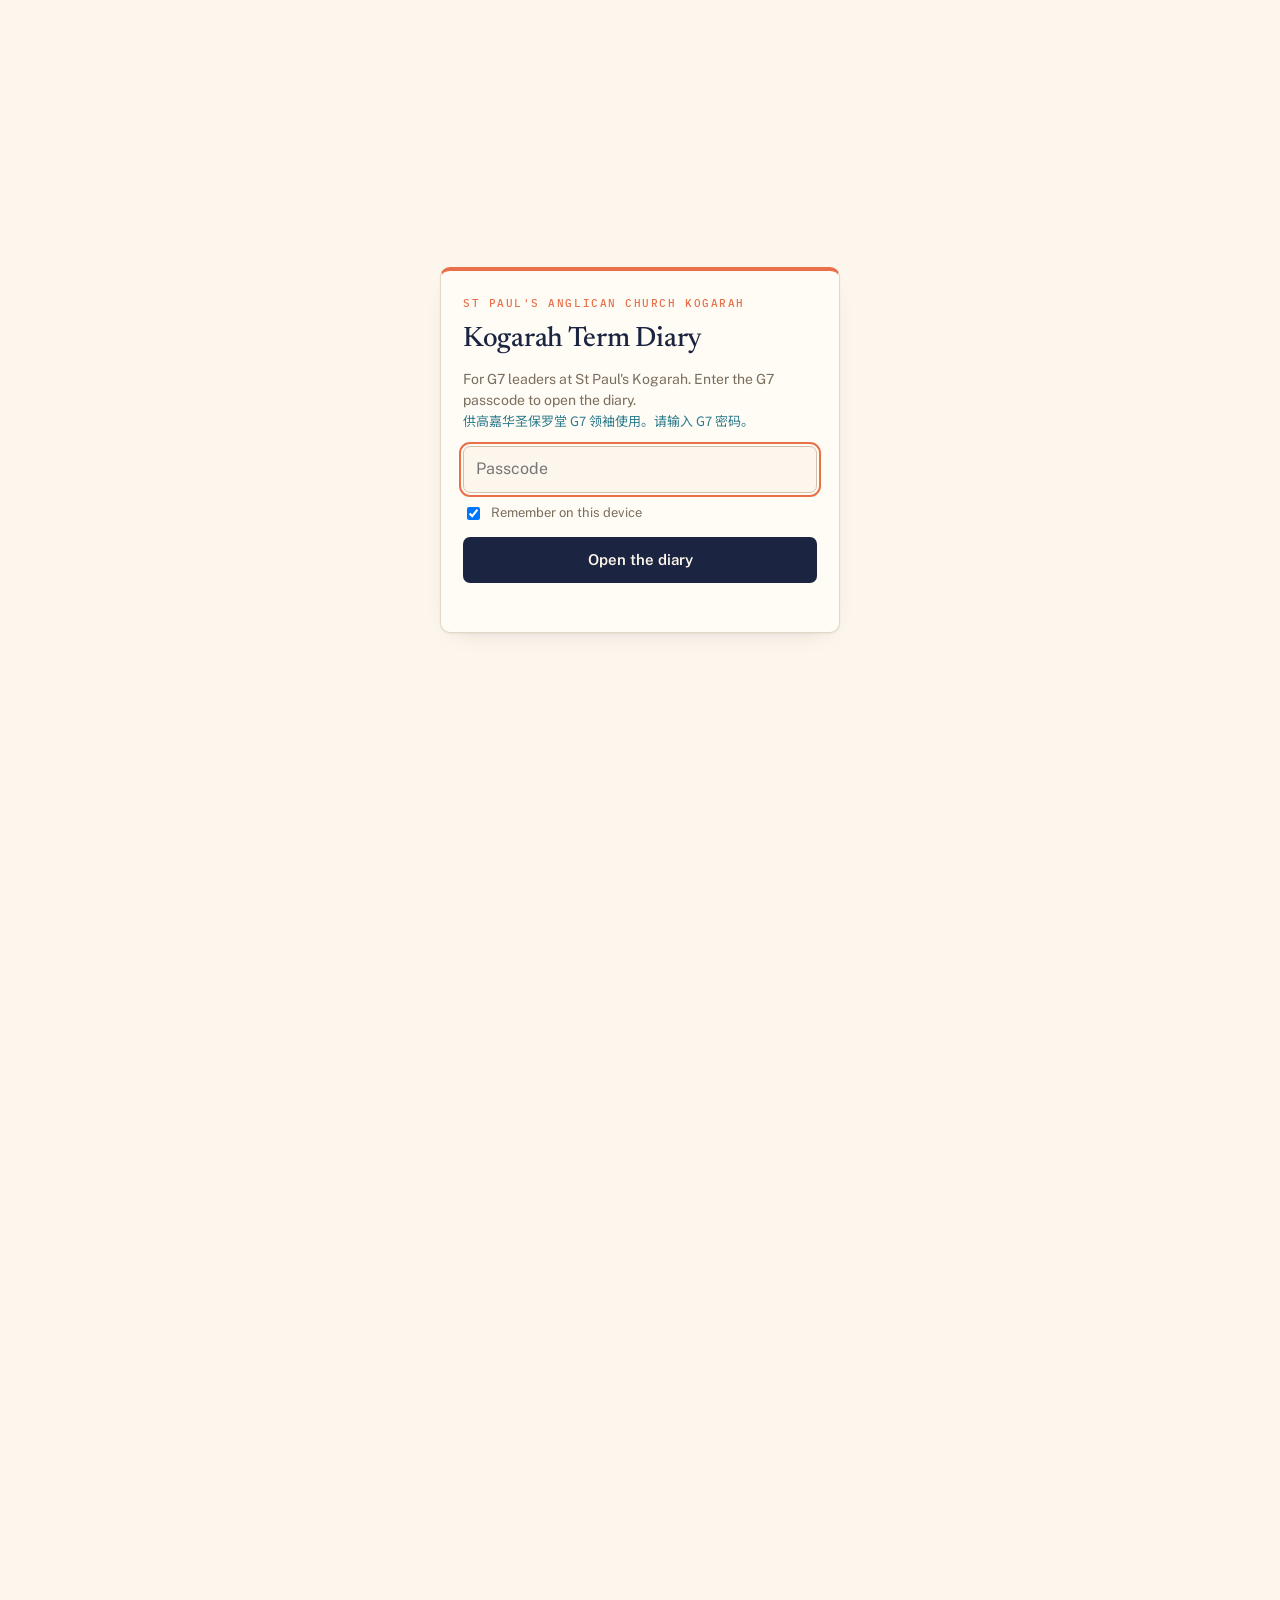
==== commit 248cf765: "g7 rosters" ====
--- a/calendar.html
+++ b/calendar.html
@@ -466,7 +466,7 @@
       <a class="toplink" href="index.html"><b>&#9723;</b> <span data-i18n="G7 Kanban board" data-inline></span></a>
       <a class="toplink" href="cycle.html"><b>&#9678;</b> <span data-i18n="KOGCycle" data-inline></span></a>
       <a class="toplink" href="planner.html"><b>&#9638;</b> <span data-i18n="Year Planner" data-inline></span></a>
-      <a class="toplink" href="https://w69gjcn72j-dotcom.github.io/praise-and-glorify-music/" target="_blank" rel="noopener"><b>&#9835;</b> <span data-i18n="Praise &amp; Glorify music" data-inline></span></a>
+      <a class="toplink" href="https://glorify.kogarah.church/" target="_blank" rel="noopener"><b>&#9835;</b> <span data-i18n="Praise &amp; Glorify music" data-inline></span></a>
       <span class="langbar" role="group" aria-label="Language">
         <button type="button" data-lang-btn="en" aria-pressed="true">EN</button>
         <button type="button" data-lang-btn="zh" aria-pressed="false">&#20013;&#25991;</button>
@@ -577,15 +577,15 @@
 /* ======================= DATA ======================= */
 
 const TEAMS = {
-  glorify:{name:"Glorify",zh:"荣耀团队",brief:"By faith, produce a time of active engagement between our Lord and his people — the cardiovascular system.",people:[["Jerry Zhu","jerry.zhuyi2018@gmail.com"],["Range Zhu","range1983@gmail.com"],["Jenny Yung","jenny.yung@icloud.com"],["Enya Chen","xche1260@uni.sydney.edu.au"],["Lucy Zhao","yifanlucyzhao@gmail.com"]]},
-  grow:{name:"Grow",zh:"增长团队",brief:"Provide effective tools for groups to engage in God's word — discipling, teaching, rebuking, correcting, training.",people:[["Jerry Zhu","jerry.zhuyi2018@gmail.com"],["Range Zhu","range1983@gmail.com"],["Jenny Yung","jenny.yung@icloud.com"]]},
-  go:{name:"Go",zh:"差派团队",brief:"Joyfully point people to Jesus, and send people out to start or join other Bible-believing churches.",people:[["Jerry Zhu","jerry.zhuyi2018@gmail.com"],["En Bo","enbo66@hotmail.com"]]},
-  giftedness:{name:"Giftedness",zh:"恩赐团队",brief:"A clear leadership and followership pipeline — mentors, coaches and trainers helping individuals grow.",people:[["Michelle Lu Jing","mlujing@yahoo.com"],["Jenny Yung","jenny.yung@icloud.com"]]},
-  gregarious:{name:"Gregarious",zh:"关怀团队",brief:"Care for those in need and foster constructive Christian fellowship. Leave no one unloved at church.",people:[["Lynn Wang","bloomingtrails@gmail.com"],["Jiawu Chen","jiawu101@gmail.com"],["Xiao Meng","meng.chen@health.nsw.gov.au"],["Jerry Zhu","jerry.zhuyi2018@gmail.com"]]},
-  glue:{name:"Glue",zh:"后勤团队",brief:"Support the other G7 teams, especially administration and property maintenance.",people:[["Range Zhu","range1983@gmail.com"],["Henry",""]]},
-  governance:{name:"Governance",zh:"治理团队",brief:"Govern the financial and property affairs of the parish as good stewards. Meets with Parish Council, Friday nights.",people:[["David Yung","david.yung@stpaulskogarah.com.au"],["Wardens & Parish Council",""]]},
-  rector:{name:"Rector",zh:"主任牧师",brief:"David is on every team and is the organiser of every invitation.",people:[["David Yung","david.yung@stpaulskogarah.com.au"]]},
-  assistant:{name:"Assistant Minister",zh:"助理牧师",brief:"Jerry preaches across the term and takes the Christmas services while David is on summer leave. Sits on the Glorify, Grow, Go and Gregarious teams.",people:[["Jerry Zhu","jerry.zhuyi2018@gmail.com"]]}
+  glorify:{name:"Glorify",zh:"荣耀团队",brief:"By faith, produce a time of active engagement between our Lord and his people — the cardiovascular system.",people:[]},
+  grow:{name:"Grow",zh:"增长团队",brief:"Provide effective tools for groups to engage in God's word — discipling, teaching, rebuking, correcting, training.",people:[]},
+  go:{name:"Go",zh:"差派团队",brief:"Joyfully point people to Jesus, and send people out to start or join other Bible-believing churches.",people:[]},
+  giftedness:{name:"Giftedness",zh:"恩赐团队",brief:"A clear leadership and followership pipeline — mentors, coaches and trainers helping individuals grow.",people:[]},
+  gregarious:{name:"Gregarious",zh:"关怀团队",brief:"Care for those in need and foster constructive Christian fellowship. Leave no one unloved at church.",people:[]},
+  glue:{name:"Glue",zh:"后勤团队",brief:"Support the other G7 teams, especially administration and property maintenance.",people:[]},
+  governance:{name:"Governance",zh:"治理团队",brief:"Govern the financial and property affairs of the parish as good stewards. Meets with Parish Council, Friday nights.",people:[["Wardens & Parish Council", ""]]},
+  rector:{name:"Rector",zh:"主任牧师",brief:"David is on every team and is the organiser of every invitation.",people:[["David Yung", "david.yung@stpaulskogarah.com.au"]]},
+  assistant:{name:"Assistant Minister",zh:"助理牧师",brief:"Jerry preaches across the term and leads Sundays while David is on summer leave (27 December to 31 January). Sits on the Glorify, Grow, Go and Gregarious teams.",people:[["Jerry Zhu",""]]}
 };
 
 // kind: sunday | day    weight: normal | special | major | milestone
@@ -610,7 +610,7 @@
    events:[{id:"e-1024-hof",t:"Hearts on Fire",when:"All day",team:"glorify",kog:"Church Life",path:"",w:"special",detail:"Diocesan event. Carried from the yearly planner — confirm attendance and who is going."}]},
   {d:"2026-10-25",kind:"sunday",lit:"Ordinary Sunday 30",term:"Term 4",preacher:"David Y",passage:"Luke 4:16–44",series:"Luke 1–8",psalm:"Psalm 17:6–7",engine:"Life Course (Integration)",leave:"JZ on leave",
    events:[
-     {id:"e-1025-glue",t:"G7 Glue",when:"2:00–3:30pm · 57 Princes Hwy",team:"glue",kog:"Grow & Serve",path:"",w:"special",flag:"Henry's email",detail:"Range to pass back Henry's address so he can be added to the invitation."}
+     {id:"e-1025-glue",t:"G7 Glue",when:"2:00–3:30pm · 57 Princes Hwy",team:"glue",kog:"Grow & Serve",path:"",w:"special",flag:"Email still needed",detail:"A Glue team member's email address is still needed for the invitation."}
    ]},
   {d:"2026-11-01",kind:"sunday",lit:"Ordinary Sunday 31",term:"Term 4",preacher:"David Y",passage:"Luke 5:1–26",series:"Luke 1–8",psalm:"Psalm 105:3–4",engine:"Life Course (Integration)",leave:"JZ on leave",
    events:[
@@ -645,12 +645,12 @@
    events:[
      {id:"e-1213-bap",t:"Baptism & Confirmation Sunday",when:"9:00am · Bishop Stead preaching",team:"giftedness",kog:"Conversion/Baptism",path:"Welcome to the Team",w:"major",detail:"The pathway's visible end point this year. Candidates confirmed at the 6 Dec lunch; liturgy, certificates and photographer to arrange."}
    ]},
-  {d:"2026-12-20",kind:"sunday",lit:"Advent 4",term:"Summer holidays",preacher:"Jerry",passage:"Luke 8:22–39",series:"Luke 1–8",psalm:"Isaiah 30:19",engine:"Christmas (Connect)",leave:"DY summer leave begins",
+  {d:"2026-12-20",kind:"sunday",lit:"Advent 4",term:"Summer holidays",preacher:"Jerry",passage:"Luke 8:22–39",series:"Luke 1–8",psalm:"Isaiah 30:19",engine:"Christmas (Connect)",leave:"",
    events:[]},
   {d:"2026-12-24",kind:"day",lit:"Christmas Eve",term:"Summer holidays",preacher:"Jerry",passage:"Luke 2:21–35",series:"Evangelistic",psalm:"Isaiah 45:8",
    events:[{id:"e-1224-eve",t:"Christmas Eve service",when:"Evening",team:"glorify",kog:"First Contact",path:"",w:"major",detail:"The year's widest front door. Invitations go out from 22 November."}]},
   {d:"2026-12-25",kind:"day",lit:"Christmas Day",term:"Summer holidays",preacher:"Jerry",passage:"Luke 2:36–52",series:"Christmas",psalm:"Isaiah 45:8",
-   events:[{id:"e-1225-day",t:"Christmas Day service",when:"Morning",team:"glorify",kog:"First Contact",path:"",w:"major",detail:"Family service. Jerry preaching; David on summer leave."}]},
+   events:[{id:"e-1225-day",t:"Christmas Day service",when:"Morning",team:"glorify",kog:"First Contact",path:"",w:"major",detail:"Family service. David preaching."}]},
   {d:"2026-12-27",kind:"sunday",lit:"Sunday after Christmas",term:"Summer holidays",preacher:"Jerry",passage:"Psalm 115",series:"Thanksgiving Psalms",psalm:"—",engine:"Christmas (Connect)",leave:"DY on leave",
    events:[]},
   {d:"2026-12-31",kind:"day",lit:"End of the year",term:"Summer holidays",
@@ -728,8 +728,8 @@
   ["Sun 10:30am","Mandarin Bible Study · KOGWomen · The Hut","Three Home Groups running in parallel"],
   ["Mon 2:00pm","Kogarah Primary SRE","David teaching"],
   ["Mon 3:30pm","KOGWorx","Working bee and property"],
-  ["Tue 9:30am","Integricare Play Group","Church hall — Rea Kay, 9567 4977"],
-  ["Tue 8:30pm","SPCK Prayer Meeting 祷告会","Online, Range convening"],
+  ["Tue 9:30am","Integricare Play Group","Church hall"],
+  ["Tue 8:30pm","SPCK Prayer Meeting 祷告会","Online"],
   ["Fri evening","Parish Council","Governance team — not scheduled on Sunday afternoons"],
   ["Sat 3:30pm","Music rehearsal","Auxiliary hall"]
 ];
@@ -755,8 +755,7 @@
 ];
 
 const OPEN_ITEMS = [
-  {txt:"Henry's email address, to be passed back by Range, so he can be added to the 25 October Glue invitation.",who:"Range"},
-  {txt:"Apologies to send: Lucy (removed from Go), Mark Qin (removed from Gregarious) and En Bo (moved from Gregarious to Go).",who:"David"},
+  {txt:"A Glue team member's email address is still needed for invitations.",who:"Glue team"},
   {txt:"Chinese songs are blank right across the Q3 roster, and English songs for 22 and 29 November are still to be set.",who:"Music team"},
   {txt:"PAWS Project and Easy English class both need a status before the year is counted.",who:"Parish Council"},
   {txt:"The Kanban board has no per-team web address, so a team chip here opens the whole board — use its Team filter once you land. Worth adding ?team= to the board if this gets used often.",who:"David"}
@@ -782,7 +781,7 @@
 function esc(t){return String(t==null?"":t).replace(/[&<>"]/g,c=>({"&":"&amp;","<":"&lt;",">":"&gt;",'"':"&quot;"}[c]));}
 
 /* ======================= LANGUAGE ======================= */
-const ZH = {"Show earlier dates": "显示较早的日期", "Hide earlier dates": "隐藏较早的日期", "Year Planner": "年度计划", "Lock": "锁定", "Delete this event for everyone": "为所有人删除此聚会", "Delete?": "删除？", "Not in the planner yet": "尚未加入计划", "Add them to the planner": "加入年度计划", "Saving…": "保存中…", "Not saved": "未保存", "Offline — showing the last copy": "离线——显示最近的版本", "Enter the passcode.": "请输入密码。", "Checking…": "验证中…", "Incorrect passcode. Please try again.": "密码不正确，请再试一次。", "Could not reach the diary. Check the connection.": "无法连接日程，请检查网络。", "Setup incomplete: the planner's database functions aren't there yet.": "设置未完成：计划的数据库函数尚未建立。", "Open the diary": "打开日程", "List": "列表", "Month": "月历", "Major": "重大", "Special": "特别", "Milestone": "里程碑", "Other": "其他", "Tap an item for the details": "点击项目查看详情", "157th Anniversary Combined Service": "157 周年堂庆联合崇拜", "Combined service. Jerry preaches in Mandarin; live interpreter into English on Auracast. Invite past members and friends.": "联合崇拜。Jerry 以普通话讲道；Auracast 提供英文即时传译。欢迎邀请旧会友与朋友。", "Live interpreter into Mandarin on Auracast. Translation feedback cards collected (structured evaluation).": "Auracast 提供普通话即时传译。收集传译意见卡（结构化评估）。", "All-together service, Communion Form 2. Jerry preaches in Mandarin; live interpreter into English on Auracast. Mid-Autumn guests especially welcome.": "全体联合崇拜，圣餐第二式。Jerry 以普通话讲道；Auracast 提供英文即时传译。特别欢迎中秋节的来宾。", "Praise & Glorify music": "赞美与荣耀 · 诗歌乐谱", "Q3 roster": "第三季轮值表", "Weekly": "每周", "Standing": "固定岗位", "Notes": "说明", "Close": "关闭", "Role": "岗位", "Vacant": "空缺", "Announcements every week": "每周报告事项", "Prayer points every week": "每周代祷事项", "Notes on this roster": "轮值表说明", "Service Type": "崇拜类型", "Bible Passage": "经文", "Preacher (Lang)": "讲员（语言）", "Host En": "英文主领", "Host Cn": "中文主领", "Translator": "传译", "Translation Plan": "传译安排", "Translation Desk": "传译台", "Musicians En": "英文乐手", "Songs En": "英文诗歌", "Musicians Cn": "中文乐手", "Songs Cn": "中文诗歌", "Bible Reading En": "英文读经", "Bible Reading Cn": "中文读经", "Prayer En": "英文祷告", "Prayer Cn": "中文祷告", "Announcements (this week)": "本周报告", "Prayer Points (this week)": "本周代祷", "Meet and Greet": "迎新", "Memory Verse / drama": "背诵经文／短剧", "Interview (after sermon)": "讲道后访谈", "AV En": "英文影音", "AV and Setup Chn": "中文影音与布置", "SPCC Hall Chairs Put Back": "礼堂椅子归位", "Welcome Collection Roll": "招待／奉献／点名", "Sunday Morning Tea": "主日茶点", "Kogarah Term Diary": "高嘉华教会学期日程", "St Paul's Anglican Church Kogarah · 57 Princes Highway": "高嘉华圣保罗堂 · 57 Princes Highway", "Term 4 2026 through to the start of 2027 — every Sunday, every G7 meeting, the Welcome Pathway running underneath, and the milestones we are working toward. Click any text to edit it; changes are saved for everyone.": "从 2026 年第四学期到 2027 年初——每个主日、每次 G7 团队聚会、贯穿其中的欢迎之路，以及我们正在努力达成的里程碑。点击任何文字即可编辑，改动会为所有人保存。", "Term 4 2026 through to the start of 2027 — every Sunday, every G7 meeting, the Welcome Pathway running underneath, and the milestones we are working toward.": "从 2026 年第四学期到 2027 年初——每个主日、每次 G7 团队聚会、贯穿其中的欢迎之路，以及我们正在努力达成的里程碑。", "G7 Kanban board": "G7 看板", "KOGCycle": "KOG 循环", "Oct 2026 – Feb 2027": "2026 年 10 月 – 2027 年 2 月", "Year B · Luke 1–8": "乙年 · 路加福音 1–8", "Next three weeks": "未来三周", "The diary": "日程", "Coral rail = special · ◻ board · ◎ cycle": "珊瑚色边＝特别聚会 · ◻ 看板 · ◎ 循环", "Welcome Pathway": "欢迎之路", "Where this term's work lands": "本学期事工的落点", "KOGCycle stages": "KOG 循环阶段", "Milestones": "里程碑", "Click a badge to change its status": "点击标记即可更改状态", "Who is responsible": "谁负责", "Names email · ◻ opens the board": "点名字发邮件 · ◻ 打开看板", "How the week runs": "每周的节奏", "Standing rhythm & agenda": "固定节奏与议程", "Weekly rhythm": "每周节奏", "Recurring, not listed day by day": "固定循环，不逐日列出", "Standing G7 agenda": "G7 固定议程", "Every team meeting, 2:00–3:30pm": "每次团队聚会，下午 2:00–3:30", "Meet the Minister lunch": "认识牧师午餐会", "12:00–1:30pm, church hall": "中午 12:00–1:30，教会礼堂", "Open items": "待办事项", "Carried from 19 September": "自 9 月 19 日延续", "Built from the 2026 Yearly Planner & the Q4 G7 schedule": "根据 2026 年度计划表与第四季 G7 日程编制", "God gathers us to build his house of prayer": "神招聚我们，建造祂祷告的殿", "Email the whole team": "发邮件给全队", "Their cards on the board": "看板上他们的卡片", "+ add an event": "＋ 添加聚会", "Owner": "负责", "Preacher": "讲员", "Psalm": "诗篇", "Engine": "引擎", "Note": "备注", "to confirm": "待确认", "passage to set": "待定经文", "add a note for this day": "为这一天添加备注", "event name": "聚会名称", "time / place": "时间／地点", "what this involves": "内容说明", "add a note": "添加备注", "Planned": "计划中", "Ready": "已就绪", "Done": "已完成", "Attempted": "已尝试", "In progress": "进行中", "Achieved": "已达成", "Not achieved": "未达成", "Hide this from the calendar": "从日历中隐藏", "Restore hidden items": "恢复已隐藏的项目", "hidden": "已隐藏", "today": "今天", "tomorrow": "明天", "passed": "已过", "days": "天", "day": "天", "Saved": "已保存", "Removed": "已删除", "Saved in this window only": "仅保存在此窗口", "Couldn't save — try again": "保存失败——请重试", "You don't have edit access": "你没有编辑权限", "Shared — everyone sees your edits": "共享——所有人都看得到你的修改", "Local only — changes stay in this window": "仅本地——改动只留在此窗口", "Read only": "只读", "Nothing special inside the next three weeks — the diary below picks up again after that.": "未来三周没有特别聚会——下方日程在那之后继续。", "Today": "今天", "days to the 75-household milestone": "天到 75 家庭里程碑", "75-household milestone date passed": "75 家庭里程碑日期已过", "events": "项", "event": "项", "A read-only copy for the leaders of St Paul's Kogarah. Edits are made in the working version; this page is refreshed from it.": "供高嘉华圣保罗堂各位领袖阅读的只读版本。编辑在工作版本中进行，本页面据此更新。", "Ordinary Sunday 27": "常年期第 27 主日", "Ordinary Sunday 28": "常年期第 28 主日", "Ordinary Sunday 29": "常年期第 29 主日", "Ordinary Sunday 30": "常年期第 30 主日", "Ordinary Sunday 31": "常年期第 31 主日", "Ordinary Sunday 32": "常年期第 32 主日", "Ordinary Sunday 33": "常年期第 33 主日", "Ordinary Sunday 2": "常年期第 2 主日", "Ordinary Sunday 3": "常年期第 3 主日", "Ordinary Sunday 4": "常年期第 4 主日", "Ordinary Sunday 5": "常年期第 5 主日", "Ordinary Sunday 6": "常年期第 6 主日", "Ordinary Sunday 7": "常年期第 7 主日", "Ordinary Sunday 8": "常年期第 8 主日", "King of the Universe": "基督普世君王日", "Advent 1": "将临期第一主日", "Advent 2": "将临期第二主日", "Advent 3": "将临期第三主日", "Advent 4": "将临期第四主日", "Saturday": "星期六", "Christmas Eve": "平安夜", "Christmas Day": "圣诞日", "Sunday after Christmas": "圣诞后主日", "End of the year": "年终", "Second Sunday after Christmas": "圣诞后第二主日", "First Sunday after Epiphany": "显现后第一主日", "Spring holidays": "春季假期", "Term 4 begins": "第四学期开始", "Term 4": "第四学期", "Summer holidays": "暑假", "Term 1": "第一学期", "Term 1 begins — confirm date": "第一学期开始——日期待确认", "JZ on leave": "JZ 休假", "DY summer leave begins": "DY 开始暑期休假", "DY on leave": "DY 休假", "Grow — going deep in the word and prayer": "增长——在话语与祷告中扎根", "Glorify — thanksgiving and pledging": "荣耀——感恩与认献", "Go and Glorify — Christmas": "差派与荣耀——圣诞", "Jerry": "Jerry", "David Y": "David Y", "Bishop Stead": "Stead 主教", "Luke 1–8": "路加福音 1–8", "Evangelistic": "布道", "Christmas": "圣诞", "Thanksgiving Psalms": "感恩诗篇", "Life Course (Integration)": "生命课程（融入）", "Invites (Contact)": "邀请（接触）", "Invites + Partnership Course": "邀请＋同工课程", "Christmas (Connect)": "圣诞（连结）", "First Contact": "初次接触", "Face to Face": "面对面", "Meet the Minister": "认识牧师", "Follow Up": "跟进", "Conversion/Baptism": "归主／洗礼", "Integration": "融入", "Church Life": "教会生活", "Grow & Serve": "成长与服事", "Send": "差派", "Step one": "第一步", "Step two": "第二步", "Step three": "第三步", "Step four": "第四步", "Welcome to Life": "生命课程", "Welcome Home": "回家欢迎", "Home Groups": "家庭小组", "Welcome to the Team": "加入服事", "Grow team": "增长团队", "Rector + Gregarious": "主任牧师＋关怀团队", "Giftedness team": "恩赐团队", "Life Course, Sundays 18 Oct – 15 Nov": "生命课程，10 月 18 日至 11 月 15 日主日", "Welcome Tent after every service": "每次崇拜后的欢迎站", "Welcome cards → ChurchSuite follow-up": "欢迎卡 → ChurchSuite 跟进", "Companion booklet at the back of church": "教会后方的同行手册", "Meet the Minister lunch, 11 Oct": "认识牧师午餐会，10 月 11 日", "Meet the Minister lunch, 1 Nov": "认识牧师午餐会，11 月 1 日", "Meet the Minister lunch, 6 Dec": "认识牧师午餐会，12 月 6 日", "Standard: greeted in two minutes, Meet the Minister within four weeks": "标准：两分钟内有人问候，四周内认识牧师", "Mandarin Bible Study, Sundays 10:30am": "普通话查经，主日上午 10:30", "KOGWomen English Growth Group, Sundays 10:30am": "KOG 姊妹英文成长小组，主日上午 10:30", "The Hut, Sundays 10:30am": "小屋小组，主日上午 10:30", "Mid-week mixed group — still to start": "周间混合小组——尚未开始", "Partnership Course, 29 Nov – 13 Dec": "同工课程，11 月 29 日至 12 月 13 日", "Baptism & Confirmation, 13 Dec": "洗礼与坚信礼，12 月 13 日", "Discovery Course — gifts and placement": "探索课程——恩赐与服事安排", "Leaders' training and safe ministry": "领袖培训与安全事工", "Combined Communion": "联合圣餐崇拜", "All-together service, Communion Form 2. Mid-Autumn guests especially welcome.": "全体联合崇拜，圣餐第二式。特别欢迎中秋节的来宾。", "Moved from 4 October. Guests drawn from welcome cards and ChurchSuite follow-up. Standard: greeted within two minutes, Meet the Minister within four weeks.": "由 10 月 4 日改至本日。来宾名单取自欢迎卡与 ChurchSuite 跟进。标准：两分钟内有人问候，四周内认识牧师。", "Guests drawn from welcome cards and ChurchSuite follow-up. Standard: greeted within two minutes, Meet the Minister within four weeks.": "来宾名单取自欢迎卡与 ChurchSuite 跟进。标准：两分钟内有人问候，四周内认识牧师。", "G7 Grow": "G7 增长团队", "Term 4 focus, KOGCircle and KOGPathway review, owners for the next step.": "第四学期焦点、KOG 循环与 KOG 路径检视、下一步的负责人。", "Duplicate Grow entry to resolve": "待处理的重复增长团队条目", "An older Grow entry sits at midday alongside the new 2:00pm meeting. Decide which stands and clear the other.": "旧的增长团队条目排在中午，与新的下午 2:00 聚会并存。请决定保留哪一个，并清除另一个。", "Keep one": "保留一个", "G7 Giftedness": "G7 恩赐团队", "Leadership and followership pipeline — mentors, coaches, trainers.": "领袖与跟随者培育管道——师友、教练、导师。", "Life Course begins": "生命课程开始", "The integration engine for this term. Five Sundays: 18 & 25 Oct, 1, 8 & 15 Nov.": "本学期的融入引擎。共五个主日：10 月 18、25 日，11 月 1、8、15 日。", "Hearts on Fire": "心火聚会", "Diocesan event. Carried from the yearly planner — confirm attendance and who is going.": "教区活动。取自年度计划表——请确认是否出席及由谁前往。", "G7 Glue": "G7 后勤团队", "Range to pass back Henry's address so he can be added to the invitation.": "请 Range 提供 Henry 的邮箱，以便将他加入邀请名单。", "Henry's email": "Henry 的邮箱", "Second of the three Q4 lunches. Next step offered: Home Group, Welcome to Life, or a place on a team.": "第四季三次午餐会中的第二次。提供的下一步：家庭小组、生命课程，或加入服事团队。", "G7 Gregarious": "G7 关怀团队", "Care and fellowship. Leave no one unloved at church.": "关怀与团契。不让教会中任何一人得不到爱。", "G7 Glorify": "G7 荣耀团队", "Last of the six Q4 team meetings. Thanksgiving and pledging season.": "第四季六次团队聚会中的最后一次。感恩与认献的季节。", "Life Course ends": "生命课程结束", "Move those who finished into a Home Group or the Partnership Course.": "带领完成课程的人进入家庭小组或同工课程。", "Afternoon deliberately clear": "下午刻意留白", "No lunch, no team meeting": "没有午餐会，没有团队聚会", "A breather before Advent. Kept clear on purpose — don't fill it.": "将临期前的喘息。刻意留白——请勿安排。", "G7 Go": "G7 差派团队", "Christmas invitations and sending. Local outreach targets for the summer.": "圣诞邀请与差派。暑期本地外展的目标。", "Partnership Course begins": "同工课程开始", "Runs into Baptism / Confirmation Sunday on 13 December.": "一直延续到 12 月 13 日的洗礼／坚信礼主日。", "Last lunch of the year. Anyone who should be baptised or confirmed on 13 Dec needs to be named here.": "本年最后一次午餐会。凡预备在 12 月 13 日受洗或坚信的人，都要在此提名。", "Baptism & Confirmation Sunday": "洗礼与坚信礼主日", "The pathway's visible end point this year. Candidates confirmed at the 6 Dec lunch; liturgy, certificates and photographer to arrange.": "本年度欢迎之路看得见的终点。候选人在 12 月 6 日午餐会确定；礼文、证书与摄影需安排。", "Christmas Eve service": "平安夜崇拜", "The year's widest front door. Invitations go out from 22 November.": "全年最宽的大门。邀请自 11 月 22 日开始发出。", "Christmas Day service": "圣诞日崇拜", "Family service. Jerry preaching; David on summer leave.": "家庭崇拜。Jerry 讲道；David 暑期休假。", "75 households — milestone falls due": "75 家庭——里程碑到期", "The mid-ground milestone all six G7 teams serve: 75 households serving densely across three congregations. Count it, name it, give thanks for it.": "六个 G7 团队共同服事的中期里程碑：75 个家庭在三堂会中密集服事。数点它、说出它、为它感恩。", "Confirm 2027 NSW term dates": "确认 2027 年新州学期日期", "Term 1 2027 start date is a placeholder. Check against the Department calendar and roll the planner forward.": "2027 年第一学期开学日期仍是暂定。请对照教育部日历核实，并将计划表往前推进。", "Vision Sunday — to confirm": "异象主日——待确认", "Carried from the 2026 pattern (Vision Sunday fell on the first Sunday in February). Confirm, or move.": "沿用 2026 年的安排（异象主日在二月第一个主日）。请确认或改期。", "Commission Sunday — to confirm": "差遣主日——待确认", "Carried from the 2026 pattern. Commissioning of team members for the new year.": "沿用 2026 年的安排。为新一年的团队同工举行差遣。", "All day": "全日", "Evening": "晚上", "Morning": "上午", "9:00am": "上午 9:00", "9:00am · Bishop Stead preaching": "上午 9:00 · Stead 主教讲道", "12:00–1:30pm · church hall": "中午 12:00–1:30 · 教会礼堂", "2:00–3:30pm · 57 Princes Hwy": "下午 2:00–3:30 · 57 Princes Hwy", "12:00pm · 17a Banks St Monterey": "中午 12:00 · 17a Banks St Monterey", "Sundays through 15 Nov": "主日，直到 11 月 15 日", "Sundays through 13 Dec": "主日，直到 12 月 13 日", "After the service": "崇拜后", "Before Christmas": "圣诞节前", "31 December 2026": "2026 年 12 月 31 日", "Foreground — 90 days": "近景——90 天", "31 March 2026": "2026 年 3 月 31 日", "Action initiatives": "行动方案", "Foreground — mid-year": "近景——年中", "30 June 2026": "2026 年 6 月 30 日", "The four named milestones": "四个既定里程碑", "Gained along the way — 2026": "沿途所得——2026", "Not on the original chart, but done": "不在原图表上，但已完成", "Mid-ground — 1 year": "中景——一年", "The milestone all six teams serve": "六个团队共同服事的里程碑", "On the horizon — starting": "在望——即将开始", "Three new works planned": "计划中的三项新事工", "Background — 3 years": "远景——三年", "31 December 2028": "2028 年 12 月 31 日", "Where the shape of the church changes": "教会形态改变之处", "Beyond the horizon — 10 years": "地平线之外——十年", "31 December 2035": "2035 年 12 月 31 日", "500 households": "500 个家庭", "by": "截至", "Youth Group / Young Adults reset": "青年团／青成团重整", "KOGYouth and the young adults group restructured. Growth group studies now running on their own cycle.": "KOG 青年与青成小组已重整。成长小组查经现已按自己的周期运作。", "Meet the Minister reset": "认识牧师重整", "Now a standing monthly lunch with a fixed running order — three scheduled for Q4 alone.": "现已成为每月固定的午餐会，流程固定——单是第四季就安排了三次。", "Easy English class": "简易英语班", "Listed as an initiative on the KOG charts. Status to confirm.": "列于 KOG 图表上的行动方案。状态待确认。", "St Paul's Pantry": "圣保罗食物库", "9:15 Service Launch": "9:15 崇拜启动", "Restructured 9:15 service launched, with service-leader training and supporting documentation built around it.": "重整后的 9:15 崇拜已启动，并围绕它建立了主领培训与配套文件。", "Welcome to Life ministries": "生命课程事工", "Pathway naming settled in September; the Life Course runs 18 Oct – 15 Nov as this term's integration engine.": "欢迎之路的名称已于九月定案；生命课程于 10 月 18 日至 11 月 15 日举行，作为本学期的融入引擎。", "PAWS Project completion": "PAWS 项目完成", "Named on the KOG charts as a mid-year milestone. Status to confirm.": "在 KOG 图表上列为年中里程碑。状态待确认。", "SRE Fund Launch": "圣经科基金启动", "St Paul's Scripture Fund established, Parish Council approved, tax-deductible, brochure printed. BSB 032-257, account 726655.": "圣保罗圣经科基金已设立，堂议会批准，可作税务扣减，宣传单张已印制。BSB 032-257，账户 726655。", "Welcome Pathway naming agreed": "欢迎之路名称定案", "Welcome to Life → Welcome Home → Home Groups → Welcome to the Team, replacing the old Discover/Discovery/Growth Group terminology. Home Groups 家庭小组 standardised.": "生命课程 → 回家欢迎 → 家庭小组 → 加入服事，取代旧有的 Discover／Discovery／成长小组用语。家庭小组为统一用词。", "Grow ministry Kanban": "增长事工看板", "Action items from the most recent Grow meeting, covering KOGMini, KOGKids, KOGYouth, English and Chinese Home Groups, and Leaders' Training.": "最近一次增长团队聚会的行动事项，涵盖 KOGMini、KOGKids、KOG 青年、中英文家庭小组，以及领袖培训。", "G7 six-team Q4 cycle scheduled": "G7 六队第四季循环已排定", "All six teams meeting between 11 October and 15 November, with a standing agenda and one shared milestone.": "六个团队于 10 月 11 日至 11 月 15 日之间聚会，议程固定，共享一个里程碑。", "Father's Day outreach": "父亲节外展", "6 September 2026. Invitation pack, promotional material and follow-up built around it.": "2026 年 9 月 6 日。围绕它制作了邀请包、宣传材料与跟进方案。", "Mid-Autumn Festival Sunday": "中秋节主日", "27 September 2026, Mandarin-led. Guests carried into the 4 October combined Communion.": "2026 年 9 月 27 日，以普通话主领。来宾延续至 10 月 4 日的联合圣餐崇拜。", "Live translation and surtitle desk": "即时传译与字幕台", "Translation receivers at the desk each week; surtitle run-through documented.": "每周在服务台提供传译接收器；字幕流程已记录成文。", "SRE teachers at Bayside High": "Bayside 中学圣经科教师", "Recruitment active. Funded through the Scripture Fund.": "招募进行中。经费由圣经科基金支持。", "Monthly bilingual Companion booklet": "每月双语同行手册", "A5, English / Traditional Chinese / Simplified Chinese, produced monthly from a master template.": "A5 尺寸，英文／繁体中文／简体中文，每月按母版制作。", "75 households serving densely": "75 个家庭密集服事", "Across three congregations and fellowships. This is the number every G7 team's Term 4 focus rolls up into.": "跨越三个堂会与团契。每个 G7 团队第四学期的焦点最终都汇入这个数字。", "Mid-week mixed Home Group": "周间混合家庭小组", "The gap in the Home Groups step of the pathway.": "欢迎之路中家庭小组一环的缺口。", "KOGMen restarted monthly": "KOG 弟兄会每月重启", "Men's ministry, with its own branding already drafted.": "弟兄事工，品牌设计已有初稿。", "Music Ministries group": "音乐事工小组", "Brings the music team under the Glorify umbrella properly.": "让音乐团队正式归入荣耀团队之下。", "Five congregations": "五个堂会", "Up from three.": "由三个增加。", "Three full-time staff": "三位全职同工", "Five MT&D / Youthworks trainees": "五位 MT&D／Youthworks 实习生", "Three full classrooms of KOGKids": "三个满额的 KOGKids 教室", "500 households across 10 fellowships": "500 个家庭，分布于 10 个团契", "Visitors welcomed warmly at the front gate. Members gladly sharing testimonies of ten years of God's goodness. 10% of members sent to new ministries. (The KOG charts carry a typo here — one slide reads 2036; the stated horizon is 31/12/2035.)": "来宾在校门口得到热情欢迎。会众乐意分享神十年恩慈的见证。十分之一的会众被差往新的事工。（KOG 图表此处有笔误——其中一页写作 2036；所述的时限是 2035 年 12 月 31 日。）", "Glorify": "荣耀", "Grow": "增长", "Go": "差派", "Giftedness": "恩赐", "Gregarious": "关怀", "Glue": "后勤", "Governance": "治理", "Rector": "主任牧师", "Assistant Minister": "助理牧师", "Jerry preaches across the term and takes the Christmas services while David is on summer leave. Sits on the Glorify, Grow, Go and Gregarious teams.": "Jerry 在本学期多次讲道，并在 David 暑期休假期间主领圣诞节各堂崇拜。他参与荣耀、增长、差派与关怀团队。", "By faith, produce a time of active engagement between our Lord and his people — the cardiovascular system.": "凭信心，营造主与祂子民之间活泼相交的时刻——心血管系统。", "Provide effective tools for groups to engage in God's word — discipling, teaching, rebuking, correcting, training.": "为小组提供有效工具，投入神的话语——门训、教导、责备、纠正、操练。", "Joyfully point people to Jesus, and send people out to start or join other Bible-believing churches.": "喜乐地引人归向耶稣，并差派弟兄姊妹开拓或加入其他信靠圣经的教会。", "A clear leadership and followership pipeline — mentors, coaches and trainers helping individuals grow.": "建立清晰的领袖与跟随者培育管道——以师友、教练和导师帮助每个人成长。", "Care for those in need and foster constructive Christian fellowship. Leave no one unloved at church.": "关怀有需要的人，建立造就人的基督徒团契。不让教会中任何一人得不到爱。", "Support the other G7 teams, especially administration and property maintenance.": "支援其他 G7 团队，尤其在行政与物业维护方面。", "Govern the financial and property affairs of the parish as good stewards. Meets with Parish Council, Friday nights.": "作忠心的管家，治理堂区的财务与物业。逢周五晚与堂议会一同开会。", "David is on every team and is the organiser of every invitation.": "David 参与每一个团队，并负责发出所有邀请。", "Wardens & Parish Council": "教区委员与堂议会", "No address on file": "档案中没有邮箱", "Sun 9:00am": "主日 上午9:00", "Sun 10:30am": "主日 上午10:30", "Mon 2:00pm": "周一 下午2:00", "Mon 3:30pm": "周一 下午3:30", "Tue 9:30am": "周二 上午9:30", "Tue 8:30pm": "周二 晚上8:30", "Fri evening": "周五晚上", "Sat 3:30pm": "周六 下午3:30", "Generations Bilingual Service": "世代双语崇拜", "Main gathering, translation receivers at the desk": "主要聚会，服务台提供传译接收器", "KOG Junior · KOG Youth": "KOG 儿童 · KOG 青年", "Church hall and classrooms": "教会礼堂与教室", "Mandarin Bible Study · KOGWomen · The Hut": "普通话查经 · KOG 姊妹 · 小屋小组", "Three Home Groups running in parallel": "三个家庭小组同时进行", "Kogarah Primary SRE": "高嘉华小学圣经科", "David teaching": "David 任教", "KOGWorx": "KOG 工作坊", "Working bee and property": "义工日与物业维护", "Integricare Play Group": "Integricare 亲子小组", "Church hall — Rea Kay, 9567 4977": "教会礼堂——Rea Kay，9567 4977", "SPCK Prayer Meeting 祷告会": "SPCK 祷告会", "Online, Range convening": "线上进行，Range 召集", "Parish Council": "堂议会", "Governance team — not scheduled on Sunday afternoons": "治理团队——不安排在主日下午", "Music rehearsal": "诗歌排练", "Auxiliary hall": "副堂", "Opening prayer": "开始祷告", "Devotion": "灵修分享", "KOGCircle": "KOG 循环", "where our people actually are": "我们的人实际身处何处", "KOGPathway": "KOG 路径", "First Contact / Face to Face / Meet the Minister / Integration / Church Life / Grow & Serve": "初次接触／面对面／认识牧师／融入／教会生活／成长与服事", "The team's own Term 4 focus": "团队自己的第四学期焦点", "Goals for the next step on the pathway": "路径上下一步的目标", "Actionable steps and owners": "可执行的步骤与负责人", "Closing prayer": "结束祷告", "Welcome and grace": "欢迎与谢饭祷告", "Lunch together": "一同午餐", "Our story": "我们的故事", "God gathers us at St Paul's Kogarah to build and to cultivate his house of prayer, which lives and breathes the gospel of Jesus Christ": "神在高嘉华圣保罗堂招聚我们，建造并培育祂祷告的殿，这殿以耶稣基督的福音为生命气息", "Their story": "他们的故事", "how they came, what they are looking for": "他们如何来到，他们在寻找什么", "Next step": "下一步", "Home Group, Welcome to Life, or a place on a team": "家庭小组、生命课程，或加入服事团队", "Prayer": "祷告", "Henry's email address, to be passed back by Range, so he can be added to the 25 October Glue invitation.": "Henry 的邮箱地址，请 Range 提供，以便将他加入 10 月 25 日后勤团队的邀请。", "A duplicate “Grow” entry sits on 11 October at 12:00pm (17a Banks Street, Monterey) alongside the new 2:00pm meeting — keep one.": "10 月 11 日中午 12:00（17a Banks Street, Monterey）有一个重复的「增长」条目，与新的下午 2:00 聚会并存——请保留其一。", "Apologies to send: Lucy (removed from Go), Mark Qin (removed from Gregarious) and En Bo (moved from Gregarious to Go).": "需要致歉：Lucy（已从差派团队移出）、Mark Qin（已从关怀团队移出）、En Bo（由关怀团队转入差派团队）。", "Chinese songs are blank right across the Q3 roster, and English songs for 22 and 29 November are still to be set.": "第三季轮值表中的中文诗歌仍然全部空白，11 月 22 日和 29 日的英文诗歌也尚未确定。", "PAWS Project and Easy English class both need a status before the year is counted.": "PAWS 项目与简易英语班都需要在年终结算前确定状态。", "The Kanban board has no per-team web address, so a team chip here opens the whole board — use its Team filter once you land. Worth adding ?team= to the board if this gets used often.": "看板没有按团队区分的网址，因此这里的团队标记会打开整个看板——到达后请使用其团队筛选。若经常使用，值得在看板加上 ?team= 参数。", "Range": "Range", "David": "David", "Music team": "音乐团队"};
+const ZH = {"Show earlier dates": "显示较早的日期", "Hide earlier dates": "隐藏较早的日期", "Year Planner": "年度计划", "Lock": "锁定", "Delete this event for everyone": "为所有人删除此聚会", "Delete?": "删除？", "Not in the planner yet": "尚未加入计划", "Add them to the planner": "加入年度计划", "Saving…": "保存中…", "Not saved": "未保存", "Offline — showing the last copy": "离线——显示最近的版本", "Enter the passcode.": "请输入密码。", "Checking…": "验证中…", "Incorrect passcode. Please try again.": "密码不正确，请再试一次。", "Could not reach the diary. Check the connection.": "无法连接日程，请检查网络。", "Setup incomplete: the planner's database functions aren't there yet.": "设置未完成：计划的数据库函数尚未建立。", "Open the diary": "打开日程", "List": "列表", "Month": "月历", "Major": "重大", "Special": "特别", "Milestone": "里程碑", "Other": "其他", "Tap an item for the details": "点击项目查看详情", "157th Anniversary Combined Service": "157 周年堂庆联合崇拜", "Combined service. Jerry preaches in Mandarin; live interpreter into English on Auracast. Invite past members and friends.": "联合崇拜。Jerry 以普通话讲道；Auracast 提供英文即时传译。欢迎邀请旧会友与朋友。", "Live interpreter into Mandarin on Auracast. Translation feedback cards collected (structured evaluation).": "Auracast 提供普通话即时传译。收集传译意见卡（结构化评估）。", "All-together service, Communion Form 2. Jerry preaches in Mandarin; live interpreter into English on Auracast. Mid-Autumn guests especially welcome.": "全体联合崇拜，圣餐第二式。Jerry 以普通话讲道；Auracast 提供英文即时传译。特别欢迎中秋节的来宾。", "Praise & Glorify music": "赞美与荣耀 · 诗歌乐谱", "Q3 roster": "第三季轮值表", "Weekly": "每周", "Standing": "固定岗位", "Notes": "说明", "Close": "关闭", "Role": "岗位", "Vacant": "空缺", "Announcements every week": "每周报告事项", "Prayer points every week": "每周代祷事项", "Notes on this roster": "轮值表说明", "Service Type": "崇拜类型", "Bible Passage": "经文", "Preacher (Lang)": "讲员（语言）", "Host En": "英文主领", "Host Cn": "中文主领", "Translator": "传译", "Translation Plan": "传译安排", "Translation Desk": "传译台", "Musicians En": "英文乐手", "Songs En": "英文诗歌", "Musicians Cn": "中文乐手", "Songs Cn": "中文诗歌", "Bible Reading En": "英文读经", "Bible Reading Cn": "中文读经", "Prayer En": "英文祷告", "Prayer Cn": "中文祷告", "Announcements (this week)": "本周报告", "Prayer Points (this week)": "本周代祷", "Meet and Greet": "迎新", "Memory Verse / drama": "背诵经文／短剧", "Interview (after sermon)": "讲道后访谈", "AV En": "英文影音", "AV and Setup Chn": "中文影音与布置", "SPCC Hall Chairs Put Back": "礼堂椅子归位", "Welcome Collection Roll": "招待／奉献／点名", "Sunday Morning Tea": "主日茶点", "Kogarah Term Diary": "高嘉华教会学期日程", "St Paul's Anglican Church Kogarah · 57 Princes Highway": "高嘉华圣保罗堂 · 57 Princes Highway", "Term 4 2026 through to the start of 2027 — every Sunday, every G7 meeting, the Welcome Pathway running underneath, and the milestones we are working toward. Click any text to edit it; changes are saved for everyone.": "从 2026 年第四学期到 2027 年初——每个主日、每次 G7 团队聚会、贯穿其中的欢迎之路，以及我们正在努力达成的里程碑。点击任何文字即可编辑，改动会为所有人保存。", "Term 4 2026 through to the start of 2027 — every Sunday, every G7 meeting, the Welcome Pathway running underneath, and the milestones we are working toward.": "从 2026 年第四学期到 2027 年初——每个主日、每次 G7 团队聚会、贯穿其中的欢迎之路，以及我们正在努力达成的里程碑。", "G7 Kanban board": "G7 看板", "KOGCycle": "KOG 循环", "Oct 2026 – Feb 2027": "2026 年 10 月 – 2027 年 2 月", "Year B · Luke 1–8": "乙年 · 路加福音 1–8", "Next three weeks": "未来三周", "The diary": "日程", "Coral rail = special · ◻ board · ◎ cycle": "珊瑚色边＝特别聚会 · ◻ 看板 · ◎ 循环", "Welcome Pathway": "欢迎之路", "Where this term's work lands": "本学期事工的落点", "KOGCycle stages": "KOG 循环阶段", "Milestones": "里程碑", "Click a badge to change its status": "点击标记即可更改状态", "Who is responsible": "谁负责", "Names email · ◻ opens the board": "点名字发邮件 · ◻ 打开看板", "How the week runs": "每周的节奏", "Standing rhythm & agenda": "固定节奏与议程", "Weekly rhythm": "每周节奏", "Recurring, not listed day by day": "固定循环，不逐日列出", "Standing G7 agenda": "G7 固定议程", "Every team meeting, 2:00–3:30pm": "每次团队聚会，下午 2:00–3:30", "Meet the Minister lunch": "认识牧师午餐会", "12:00–1:30pm, church hall": "中午 12:00–1:30，教会礼堂", "Open items": "待办事项", "Carried from 19 September": "自 9 月 19 日延续", "Built from the 2026 Yearly Planner & the Q4 G7 schedule": "根据 2026 年度计划表与第四季 G7 日程编制", "God gathers us to build his house of prayer": "神招聚我们，建造祂祷告的殿", "Email the whole team": "发邮件给全队", "Their cards on the board": "看板上他们的卡片", "+ add an event": "＋ 添加聚会", "Owner": "负责", "Preacher": "讲员", "Psalm": "诗篇", "Engine": "引擎", "Note": "备注", "to confirm": "待确认", "passage to set": "待定经文", "add a note for this day": "为这一天添加备注", "event name": "聚会名称", "time / place": "时间／地点", "what this involves": "内容说明", "add a note": "添加备注", "Planned": "计划中", "Ready": "已就绪", "Done": "已完成", "Attempted": "已尝试", "In progress": "进行中", "Achieved": "已达成", "Not achieved": "未达成", "Hide this from the calendar": "从日历中隐藏", "Restore hidden items": "恢复已隐藏的项目", "hidden": "已隐藏", "today": "今天", "tomorrow": "明天", "passed": "已过", "days": "天", "day": "天", "Saved": "已保存", "Removed": "已删除", "Saved in this window only": "仅保存在此窗口", "Couldn't save — try again": "保存失败——请重试", "You don't have edit access": "你没有编辑权限", "Shared — everyone sees your edits": "共享——所有人都看得到你的修改", "Local only — changes stay in this window": "仅本地——改动只留在此窗口", "Read only": "只读", "Nothing special inside the next three weeks — the diary below picks up again after that.": "未来三周没有特别聚会——下方日程在那之后继续。", "Today": "今天", "days to the 75-household milestone": "天到 75 家庭里程碑", "75-household milestone date passed": "75 家庭里程碑日期已过", "events": "项", "event": "项", "A read-only copy for the leaders of St Paul's Kogarah. Edits are made in the working version; this page is refreshed from it.": "供高嘉华圣保罗堂各位领袖阅读的只读版本。编辑在工作版本中进行，本页面据此更新。", "Ordinary Sunday 27": "常年期第 27 主日", "Ordinary Sunday 28": "常年期第 28 主日", "Ordinary Sunday 29": "常年期第 29 主日", "Ordinary Sunday 30": "常年期第 30 主日", "Ordinary Sunday 31": "常年期第 31 主日", "Ordinary Sunday 32": "常年期第 32 主日", "Ordinary Sunday 33": "常年期第 33 主日", "Ordinary Sunday 2": "常年期第 2 主日", "Ordinary Sunday 3": "常年期第 3 主日", "Ordinary Sunday 4": "常年期第 4 主日", "Ordinary Sunday 5": "常年期第 5 主日", "Ordinary Sunday 6": "常年期第 6 主日", "Ordinary Sunday 7": "常年期第 7 主日", "Ordinary Sunday 8": "常年期第 8 主日", "King of the Universe": "基督普世君王日", "Advent 1": "将临期第一主日", "Advent 2": "将临期第二主日", "Advent 3": "将临期第三主日", "Advent 4": "将临期第四主日", "Saturday": "星期六", "Christmas Eve": "平安夜", "Christmas Day": "圣诞日", "Sunday after Christmas": "圣诞后主日", "End of the year": "年终", "Second Sunday after Christmas": "圣诞后第二主日", "First Sunday after Epiphany": "显现后第一主日", "Spring holidays": "春季假期", "Term 4 begins": "第四学期开始", "Term 4": "第四学期", "Summer holidays": "暑假", "Term 1": "第一学期", "Term 1 begins — confirm date": "第一学期开始——日期待确认", "JZ on leave": "JZ 休假", "DY summer leave begins": "DY 开始暑期休假", "DY on leave": "DY 休假", "Grow — going deep in the word and prayer": "增长——在话语与祷告中扎根", "Glorify — thanksgiving and pledging": "荣耀——感恩与认献", "Go and Glorify — Christmas": "差派与荣耀——圣诞", "Jerry": "Jerry", "David Y": "David Y", "Bishop Stead": "Stead 主教", "Luke 1–8": "路加福音 1–8", "Evangelistic": "布道", "Christmas": "圣诞", "Thanksgiving Psalms": "感恩诗篇", "Life Course (Integration)": "生命课程（融入）", "Invites (Contact)": "邀请（接触）", "Invites + Partnership Course": "邀请＋同工课程", "Christmas (Connect)": "圣诞（连结）", "First Contact": "初次接触", "Face to Face": "面对面", "Meet the Minister": "认识牧师", "Follow Up": "跟进", "Conversion/Baptism": "归主／洗礼", "Integration": "融入", "Church Life": "教会生活", "Grow & Serve": "成长与服事", "Send": "差派", "Step one": "第一步", "Step two": "第二步", "Step three": "第三步", "Step four": "第四步", "Welcome to Life": "生命课程", "Welcome Home": "回家欢迎", "Home Groups": "家庭小组", "Welcome to the Team": "加入服事", "Grow team": "增长团队", "Rector + Gregarious": "主任牧师＋关怀团队", "Giftedness team": "恩赐团队", "Life Course, Sundays 18 Oct – 15 Nov": "生命课程，10 月 18 日至 11 月 15 日主日", "Welcome Tent after every service": "每次崇拜后的欢迎站", "Welcome cards → ChurchSuite follow-up": "欢迎卡 → ChurchSuite 跟进", "Companion booklet at the back of church": "教会后方的同行手册", "Meet the Minister lunch, 11 Oct": "认识牧师午餐会，10 月 11 日", "Meet the Minister lunch, 1 Nov": "认识牧师午餐会，11 月 1 日", "Meet the Minister lunch, 6 Dec": "认识牧师午餐会，12 月 6 日", "Standard: greeted in two minutes, Meet the Minister within four weeks": "标准：两分钟内有人问候，四周内认识牧师", "Mandarin Bible Study, Sundays 10:30am": "普通话查经，主日上午 10:30", "KOGWomen English Growth Group, Sundays 10:30am": "KOG 姊妹英文成长小组，主日上午 10:30", "The Hut, Sundays 10:30am": "小屋小组，主日上午 10:30", "Mid-week mixed group — still to start": "周间混合小组——尚未开始", "Partnership Course, 29 Nov – 13 Dec": "同工课程，11 月 29 日至 12 月 13 日", "Baptism & Confirmation, 13 Dec": "洗礼与坚信礼，12 月 13 日", "Discovery Course — gifts and placement": "探索课程——恩赐与服事安排", "Leaders' training and safe ministry": "领袖培训与安全事工", "Combined Communion": "联合圣餐崇拜", "All-together service, Communion Form 2. Mid-Autumn guests especially welcome.": "全体联合崇拜，圣餐第二式。特别欢迎中秋节的来宾。", "Moved from 4 October. Guests drawn from welcome cards and ChurchSuite follow-up. Standard: greeted within two minutes, Meet the Minister within four weeks.": "由 10 月 4 日改至本日。来宾名单取自欢迎卡与 ChurchSuite 跟进。标准：两分钟内有人问候，四周内认识牧师。", "Guests drawn from welcome cards and ChurchSuite follow-up. Standard: greeted within two minutes, Meet the Minister within four weeks.": "来宾名单取自欢迎卡与 ChurchSuite 跟进。标准：两分钟内有人问候，四周内认识牧师。", "G7 Grow": "G7 增长团队", "Term 4 focus, KOGCircle and KOGPathway review, owners for the next step.": "第四学期焦点、KOG 循环与 KOG 路径检视、下一步的负责人。", "Duplicate Grow entry to resolve": "待处理的重复增长团队条目", "An older Grow entry sits at midday alongside the new 2:00pm meeting. Decide which stands and clear the other.": "旧的增长团队条目排在中午，与新的下午 2:00 聚会并存。请决定保留哪一个，并清除另一个。", "Keep one": "保留一个", "G7 Giftedness": "G7 恩赐团队", "Leadership and followership pipeline — mentors, coaches, trainers.": "领袖与跟随者培育管道——师友、教练、导师。", "Life Course begins": "生命课程开始", "The integration engine for this term. Five Sundays: 18 & 25 Oct, 1, 8 & 15 Nov.": "本学期的融入引擎。共五个主日：10 月 18、25 日，11 月 1、8、15 日。", "Hearts on Fire": "心火聚会", "Diocesan event. Carried from the yearly planner — confirm attendance and who is going.": "教区活动。取自年度计划表——请确认是否出席及由谁前往。", "G7 Glue": "G7 后勤团队", "A Glue team member's email address is still needed for the invitation.": "仍需一位后勤团队成员的邮箱地址，以便发出邀请。", "Email still needed": "仍需邮箱", "Second of the three Q4 lunches. Next step offered: Home Group, Welcome to Life, or a place on a team.": "第四季三次午餐会中的第二次。提供的下一步：家庭小组、生命课程，或加入服事团队。", "G7 Gregarious": "G7 关怀团队", "Care and fellowship. Leave no one unloved at church.": "关怀与团契。不让教会中任何一人得不到爱。", "G7 Glorify": "G7 荣耀团队", "Last of the six Q4 team meetings. Thanksgiving and pledging season.": "第四季六次团队聚会中的最后一次。感恩与认献的季节。", "Life Course ends": "生命课程结束", "Move those who finished into a Home Group or the Partnership Course.": "带领完成课程的人进入家庭小组或同工课程。", "Afternoon deliberately clear": "下午刻意留白", "No lunch, no team meeting": "没有午餐会，没有团队聚会", "A breather before Advent. Kept clear on purpose — don't fill it.": "将临期前的喘息。刻意留白——请勿安排。", "G7 Go": "G7 差派团队", "Christmas invitations and sending. Local outreach targets for the summer.": "圣诞邀请与差派。暑期本地外展的目标。", "Partnership Course begins": "同工课程开始", "Runs into Baptism / Confirmation Sunday on 13 December.": "一直延续到 12 月 13 日的洗礼／坚信礼主日。", "Last lunch of the year. Anyone who should be baptised or confirmed on 13 Dec needs to be named here.": "本年最后一次午餐会。凡预备在 12 月 13 日受洗或坚信的人，都要在此提名。", "Baptism & Confirmation Sunday": "洗礼与坚信礼主日", "The pathway's visible end point this year. Candidates confirmed at the 6 Dec lunch; liturgy, certificates and photographer to arrange.": "本年度欢迎之路看得见的终点。候选人在 12 月 6 日午餐会确定；礼文、证书与摄影需安排。", "Christmas Eve service": "平安夜崇拜", "The year's widest front door. Invitations go out from 22 November.": "全年最宽的大门。邀请自 11 月 22 日开始发出。", "Christmas Day service": "圣诞日崇拜", "Family service. David preaching.": "家庭崇拜。David 讲道。", "75 households — milestone falls due": "75 家庭——里程碑到期", "The mid-ground milestone all six G7 teams serve: 75 households serving densely across three congregations. Count it, name it, give thanks for it.": "六个 G7 团队共同服事的中期里程碑：75 个家庭在三堂会中密集服事。数点它、说出它、为它感恩。", "Confirm 2027 NSW term dates": "确认 2027 年新州学期日期", "Term 1 2027 start date is a placeholder. Check against the Department calendar and roll the planner forward.": "2027 年第一学期开学日期仍是暂定。请对照教育部日历核实，并将计划表往前推进。", "Vision Sunday — to confirm": "异象主日——待确认", "Carried from the 2026 pattern (Vision Sunday fell on the first Sunday in February). Confirm, or move.": "沿用 2026 年的安排（异象主日在二月第一个主日）。请确认或改期。", "Commission Sunday — to confirm": "差遣主日——待确认", "Carried from the 2026 pattern. Commissioning of team members for the new year.": "沿用 2026 年的安排。为新一年的团队同工举行差遣。", "All day": "全日", "Evening": "晚上", "Morning": "上午", "9:00am": "上午 9:00", "9:00am · Bishop Stead preaching": "上午 9:00 · Stead 主教讲道", "12:00–1:30pm · church hall": "中午 12:00–1:30 · 教会礼堂", "2:00–3:30pm · 57 Princes Hwy": "下午 2:00–3:30 · 57 Princes Hwy", "12:00pm · 17a Banks St Monterey": "中午 12:00 · 17a Banks St Monterey", "Sundays through 15 Nov": "主日，直到 11 月 15 日", "Sundays through 13 Dec": "主日，直到 12 月 13 日", "After the service": "崇拜后", "Before Christmas": "圣诞节前", "31 December 2026": "2026 年 12 月 31 日", "Foreground — 90 days": "近景——90 天", "31 March 2026": "2026 年 3 月 31 日", "Action initiatives": "行动方案", "Foreground — mid-year": "近景——年中", "30 June 2026": "2026 年 6 月 30 日", "The four named milestones": "四个既定里程碑", "Gained along the way — 2026": "沿途所得——2026", "Not on the original chart, but done": "不在原图表上，但已完成", "Mid-ground — 1 year": "中景——一年", "The milestone all six teams serve": "六个团队共同服事的里程碑", "On the horizon — starting": "在望——即将开始", "Three new works planned": "计划中的三项新事工", "Background — 3 years": "远景——三年", "31 December 2028": "2028 年 12 月 31 日", "Where the shape of the church changes": "教会形态改变之处", "Beyond the horizon — 10 years": "地平线之外——十年", "31 December 2035": "2035 年 12 月 31 日", "500 households": "500 个家庭", "by": "截至", "Youth Group / Young Adults reset": "青年团／青成团重整", "KOGYouth and the young adults group restructured. Growth group studies now running on their own cycle.": "KOG 青年与青成小组已重整。成长小组查经现已按自己的周期运作。", "Meet the Minister reset": "认识牧师重整", "Now a standing monthly lunch with a fixed running order — three scheduled for Q4 alone.": "现已成为每月固定的午餐会，流程固定——单是第四季就安排了三次。", "Easy English class": "简易英语班", "Listed as an initiative on the KOG charts. Status to confirm.": "列于 KOG 图表上的行动方案。状态待确认。", "St Paul's Pantry": "圣保罗食物库", "9:15 Service Launch": "9:15 崇拜启动", "Restructured 9:15 service launched, with service-leader training and supporting documentation built around it.": "重整后的 9:15 崇拜已启动，并围绕它建立了主领培训与配套文件。", "Welcome to Life ministries": "生命课程事工", "Pathway naming settled in September; the Life Course runs 18 Oct – 15 Nov as this term's integration engine.": "欢迎之路的名称已于九月定案；生命课程于 10 月 18 日至 11 月 15 日举行，作为本学期的融入引擎。", "PAWS Project completion": "PAWS 项目完成", "Named on the KOG charts as a mid-year milestone. Status to confirm.": "在 KOG 图表上列为年中里程碑。状态待确认。", "SRE Fund Launch": "圣经科基金启动", "St Paul's Scripture Fund established, Parish Council approved, tax-deductible, brochure printed. BSB 032-257, account 726655.": "圣保罗圣经科基金已设立，堂议会批准，可作税务扣减，宣传单张已印制。BSB 032-257，账户 726655。", "Welcome Pathway naming agreed": "欢迎之路名称定案", "Welcome to Life → Welcome Home → Home Groups → Welcome to the Team, replacing the old Discover/Discovery/Growth Group terminology. Home Groups 家庭小组 standardised.": "生命课程 → 回家欢迎 → 家庭小组 → 加入服事，取代旧有的 Discover／Discovery／成长小组用语。家庭小组为统一用词。", "Grow ministry Kanban": "增长事工看板", "Action items from the most recent Grow meeting, covering KOGMini, KOGKids, KOGYouth, English and Chinese Home Groups, and Leaders' Training.": "最近一次增长团队聚会的行动事项，涵盖 KOGMini、KOGKids、KOG 青年、中英文家庭小组，以及领袖培训。", "G7 six-team Q4 cycle scheduled": "G7 六队第四季循环已排定", "All six teams meeting between 11 October and 15 November, with a standing agenda and one shared milestone.": "六个团队于 10 月 11 日至 11 月 15 日之间聚会，议程固定，共享一个里程碑。", "Father's Day outreach": "父亲节外展", "6 September 2026. Invitation pack, promotional material and follow-up built around it.": "2026 年 9 月 6 日。围绕它制作了邀请包、宣传材料与跟进方案。", "Mid-Autumn Festival Sunday": "中秋节主日", "27 September 2026, Mandarin-led. Guests carried into the 4 October combined Communion.": "2026 年 9 月 27 日，以普通话主领。来宾延续至 10 月 4 日的联合圣餐崇拜。", "Live translation and surtitle desk": "即时传译与字幕台", "Translation receivers at the desk each week; surtitle run-through documented.": "每周在服务台提供传译接收器；字幕流程已记录成文。", "SRE teachers at Bayside High": "Bayside 中学圣经科教师", "Recruitment active. Funded through the Scripture Fund.": "招募进行中。经费由圣经科基金支持。", "Monthly bilingual Companion booklet": "每月双语同行手册", "A5, English / Traditional Chinese / Simplified Chinese, produced monthly from a master template.": "A5 尺寸，英文／繁体中文／简体中文，每月按母版制作。", "75 households serving densely": "75 个家庭密集服事", "Across three congregations and fellowships. This is the number every G7 team's Term 4 focus rolls up into.": "跨越三个堂会与团契。每个 G7 团队第四学期的焦点最终都汇入这个数字。", "Mid-week mixed Home Group": "周间混合家庭小组", "The gap in the Home Groups step of the pathway.": "欢迎之路中家庭小组一环的缺口。", "KOGMen restarted monthly": "KOG 弟兄会每月重启", "Men's ministry, with its own branding already drafted.": "弟兄事工，品牌设计已有初稿。", "Music Ministries group": "音乐事工小组", "Brings the music team under the Glorify umbrella properly.": "让音乐团队正式归入荣耀团队之下。", "Five congregations": "五个堂会", "Up from three.": "由三个增加。", "Three full-time staff": "三位全职同工", "Five MT&D / Youthworks trainees": "五位 MT&D／Youthworks 实习生", "Three full classrooms of KOGKids": "三个满额的 KOGKids 教室", "500 households across 10 fellowships": "500 个家庭，分布于 10 个团契", "Visitors welcomed warmly at the front gate. Members gladly sharing testimonies of ten years of God's goodness. 10% of members sent to new ministries. (The KOG charts carry a typo here — one slide reads 2036; the stated horizon is 31/12/2035.)": "来宾在校门口得到热情欢迎。会众乐意分享神十年恩慈的见证。十分之一的会众被差往新的事工。（KOG 图表此处有笔误——其中一页写作 2036；所述的时限是 2035 年 12 月 31 日。）", "Glorify": "荣耀", "Grow": "增长", "Go": "差派", "Giftedness": "恩赐", "Gregarious": "关怀", "Glue": "后勤", "Governance": "治理", "Rector": "主任牧师", "Assistant Minister": "助理牧师", "Jerry preaches across the term and leads Sundays while David is on summer leave (27 December to 31 January). Sits on the Glorify, Grow, Go and Gregarious teams.": "Jerry 在本学期多次讲道，并在 David 暑期休假期间（12月27日至1月31日）带领主日。他也在荣耀、增长、差派和关怀团队中服事。", "By faith, produce a time of active engagement between our Lord and his people — the cardiovascular system.": "凭信心，营造主与祂子民之间活泼相交的时刻——心血管系统。", "Provide effective tools for groups to engage in God's word — discipling, teaching, rebuking, correcting, training.": "为小组提供有效工具，投入神的话语——门训、教导、责备、纠正、操练。", "Joyfully point people to Jesus, and send people out to start or join other Bible-believing churches.": "喜乐地引人归向耶稣，并差派弟兄姊妹开拓或加入其他信靠圣经的教会。", "A clear leadership and followership pipeline — mentors, coaches and trainers helping individuals grow.": "建立清晰的领袖与跟随者培育管道——以师友、教练和导师帮助每个人成长。", "Care for those in need and foster constructive Christian fellowship. Leave no one unloved at church.": "关怀有需要的人，建立造就人的基督徒团契。不让教会中任何一人得不到爱。", "Support the other G7 teams, especially administration and property maintenance.": "支援其他 G7 团队，尤其在行政与物业维护方面。", "Govern the financial and property affairs of the parish as good stewards. Meets with Parish Council, Friday nights.": "作忠心的管家，治理堂区的财务与物业。逢周五晚与堂议会一同开会。", "David is on every team and is the organiser of every invitation.": "David 参与每一个团队，并负责发出所有邀请。", "Wardens & Parish Council": "教区委员与堂议会", "No address on file": "档案中没有邮箱", "Sun 9:00am": "主日 上午9:00", "Sun 10:30am": "主日 上午10:30", "Mon 2:00pm": "周一 下午2:00", "Mon 3:30pm": "周一 下午3:30", "Tue 9:30am": "周二 上午9:30", "Tue 8:30pm": "周二 晚上8:30", "Fri evening": "周五晚上", "Sat 3:30pm": "周六 下午3:30", "Generations Bilingual Service": "世代双语崇拜", "Main gathering, translation receivers at the desk": "主要聚会，服务台提供传译接收器", "KOG Junior · KOG Youth": "KOG 儿童 · KOG 青年", "Church hall and classrooms": "教会礼堂与教室", "Mandarin Bible Study · KOGWomen · The Hut": "普通话查经 · KOG 姊妹 · 小屋小组", "Three Home Groups running in parallel": "三个家庭小组同时进行", "Kogarah Primary SRE": "高嘉华小学圣经科", "David teaching": "David 任教", "KOGWorx": "KOG 工作坊", "Working bee and property": "义工日与物业维护", "Integricare Play Group": "Integricare 亲子小组", "Church hall": "教会礼堂", "SPCK Prayer Meeting 祷告会": "SPCK 祷告会", "Online": "线上进行", "Parish Council": "堂议会", "Governance team — not scheduled on Sunday afternoons": "治理团队——不安排在主日下午", "Music rehearsal": "诗歌排练", "Auxiliary hall": "副堂", "Opening prayer": "开始祷告", "Devotion": "灵修分享", "KOGCircle": "KOG 循环", "where our people actually are": "我们的人实际身处何处", "KOGPathway": "KOG 路径", "First Contact / Face to Face / Meet the Minister / Integration / Church Life / Grow & Serve": "初次接触／面对面／认识牧师／融入／教会生活／成长与服事", "The team's own Term 4 focus": "团队自己的第四学期焦点", "Goals for the next step on the pathway": "路径上下一步的目标", "Actionable steps and owners": "可执行的步骤与负责人", "Closing prayer": "结束祷告", "Welcome and grace": "欢迎与谢饭祷告", "Lunch together": "一同午餐", "Our story": "我们的故事", "God gathers us at St Paul's Kogarah to build and to cultivate his house of prayer, which lives and breathes the gospel of Jesus Christ": "神在高嘉华圣保罗堂招聚我们，建造并培育祂祷告的殿，这殿以耶稣基督的福音为生命气息", "Their story": "他们的故事", "how they came, what they are looking for": "他们如何来到，他们在寻找什么", "Next step": "下一步", "Home Group, Welcome to Life, or a place on a team": "家庭小组、生命课程，或加入服事团队", "Prayer": "祷告", "A Glue team member's email address is still needed for invitations.": "仍需一位后勤团队成员的邮箱地址，以便发出邀请。", "A duplicate “Grow” entry sits on 11 October at 12:00pm (17a Banks Street, Monterey) alongside the new 2:00pm meeting — keep one.": "10 月 11 日中午 12:00（17a Banks Street, Monterey）有一个重复的「增长」条目，与新的下午 2:00 聚会并存——请保留其一。", "Chinese songs are blank right across the Q3 roster, and English songs for 22 and 29 November are still to be set.": "第三季轮值表中的中文诗歌仍然全部空白，11 月 22 日和 29 日的英文诗歌也尚未确定。", "PAWS Project and Easy English class both need a status before the year is counted.": "PAWS 项目与简易英语班都需要在年终结算前确定状态。", "The Kanban board has no per-team web address, so a team chip here opens the whole board — use its Team filter once you land. Worth adding ?team= to the board if this gets used often.": "看板没有按团队区分的网址，因此这里的团队标记会打开整个看板——到达后请使用其团队筛选。若经常使用，值得在看板加上 ?team= 参数。", "Glue team": "后勤团队", "David": "David", "Music team": "音乐团队"};
 const SCRIPTURE = {"Genesis": "创世记", "Psalm": "诗篇", "Psalms": "诗篇", "Isaiah": "以赛亚书", "Daniel": "但以理书", "Matthew": "马太福音", "Mark": "马可福音", "Luke": "路加福音", "John": "约翰福音", "Acts": "使徒行传", "Romans": "罗马书", "1 Corinthians": "哥林多前书", "2 Corinthians": "哥林多后书", "Galatians": "加拉太书", "Ephesians": "以弗所书", "Philemon": "腓利门书", "Revelation": "启示录"};
 const MONTHS_ZH = ["一月", "二月", "三月", "四月", "五月", "六月", "七月", "八月", "九月", "十月", "十一月", "十二月"];
 const DOW_ZH = ["日", "一", "二", "三", "四", "五", "六"];
@@ -1203,7 +1202,14 @@
     return day;
   });
 }
+/* Team members' names and emails live in the shared store (people/teams), not in this public file. */
+function mergePeople(){
+  const t = store.docs.get("people/teams");
+  if (!t) return;
+  Object.keys(t).forEach(k => { if (TEAMS[k] && Array.isArray(t[k])) TEAMS[k].people = t[k]; });
+}
 function rebuild(){
+  mergePeople(); if (typeof renderTeams === "function") renderTeams();
   state.ms = Object.fromEntries(docsIn("milestones"));
   buildDays();
   renderAll();
